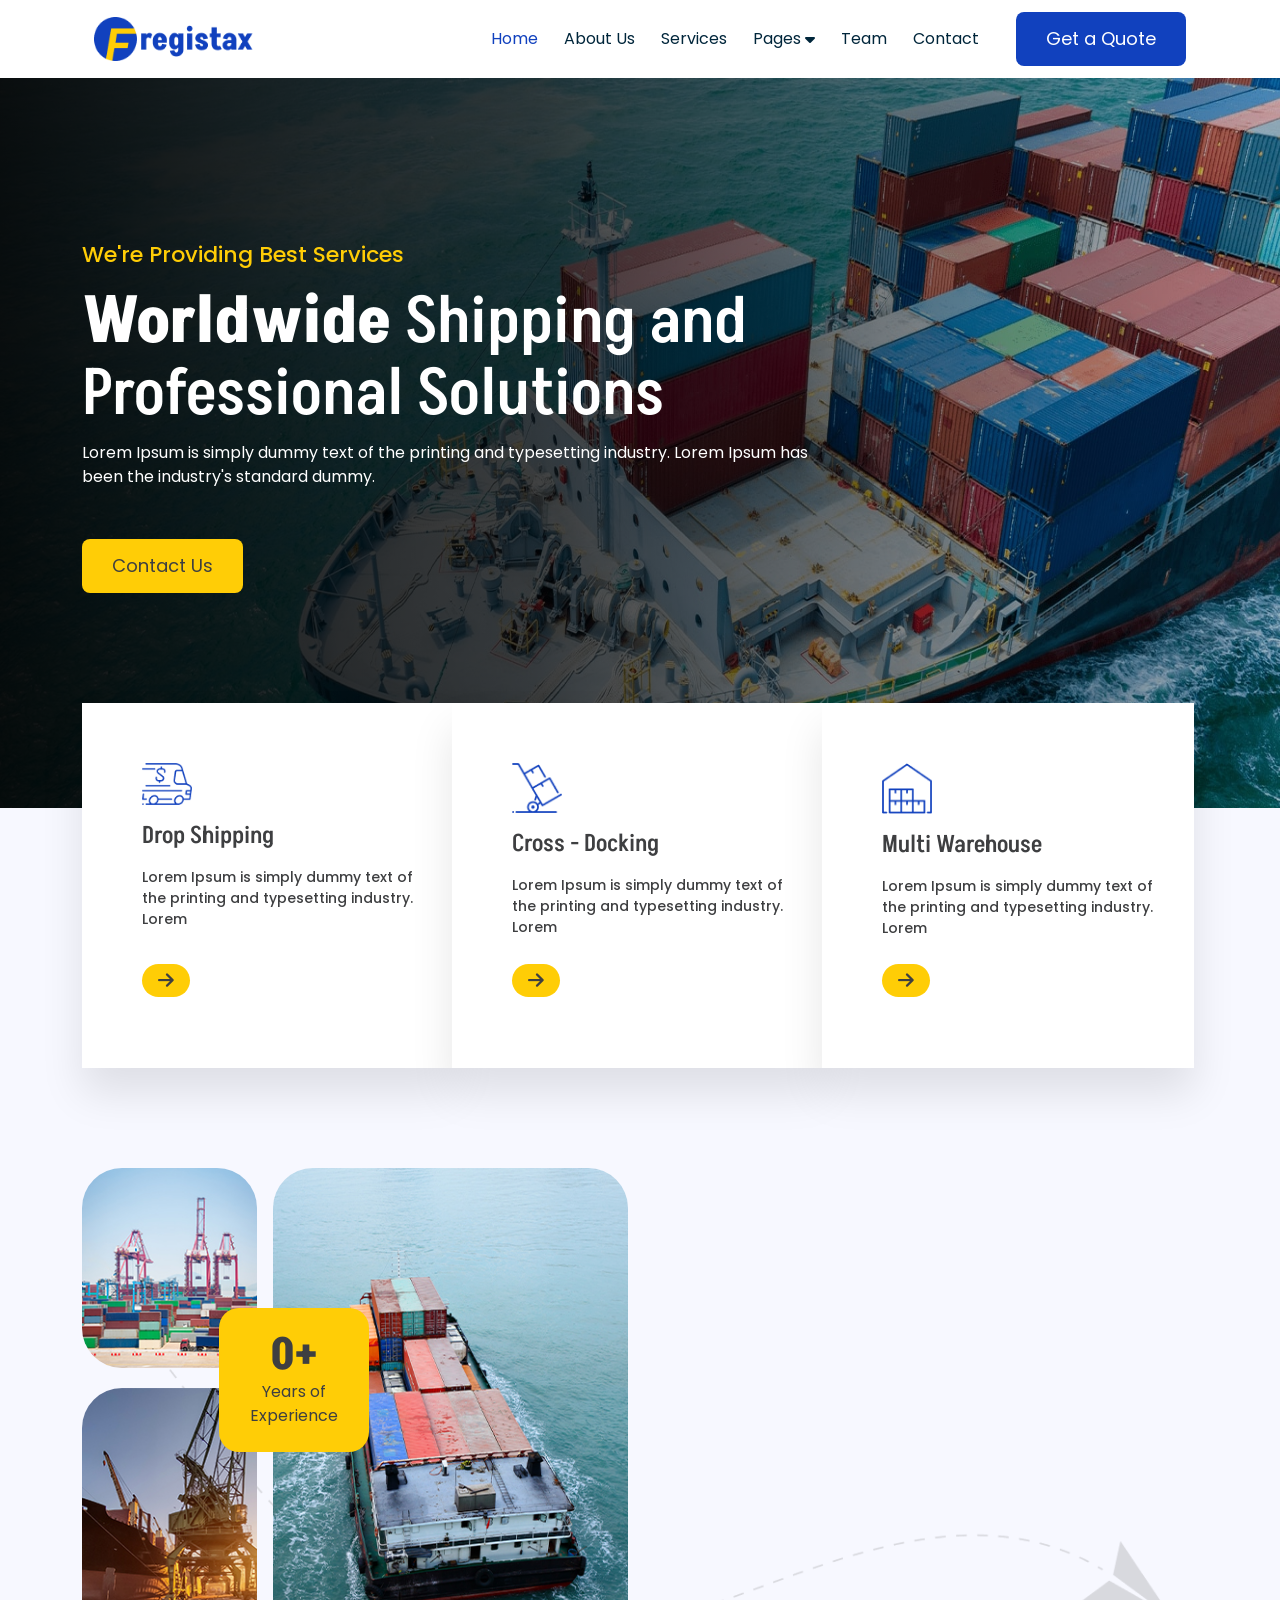
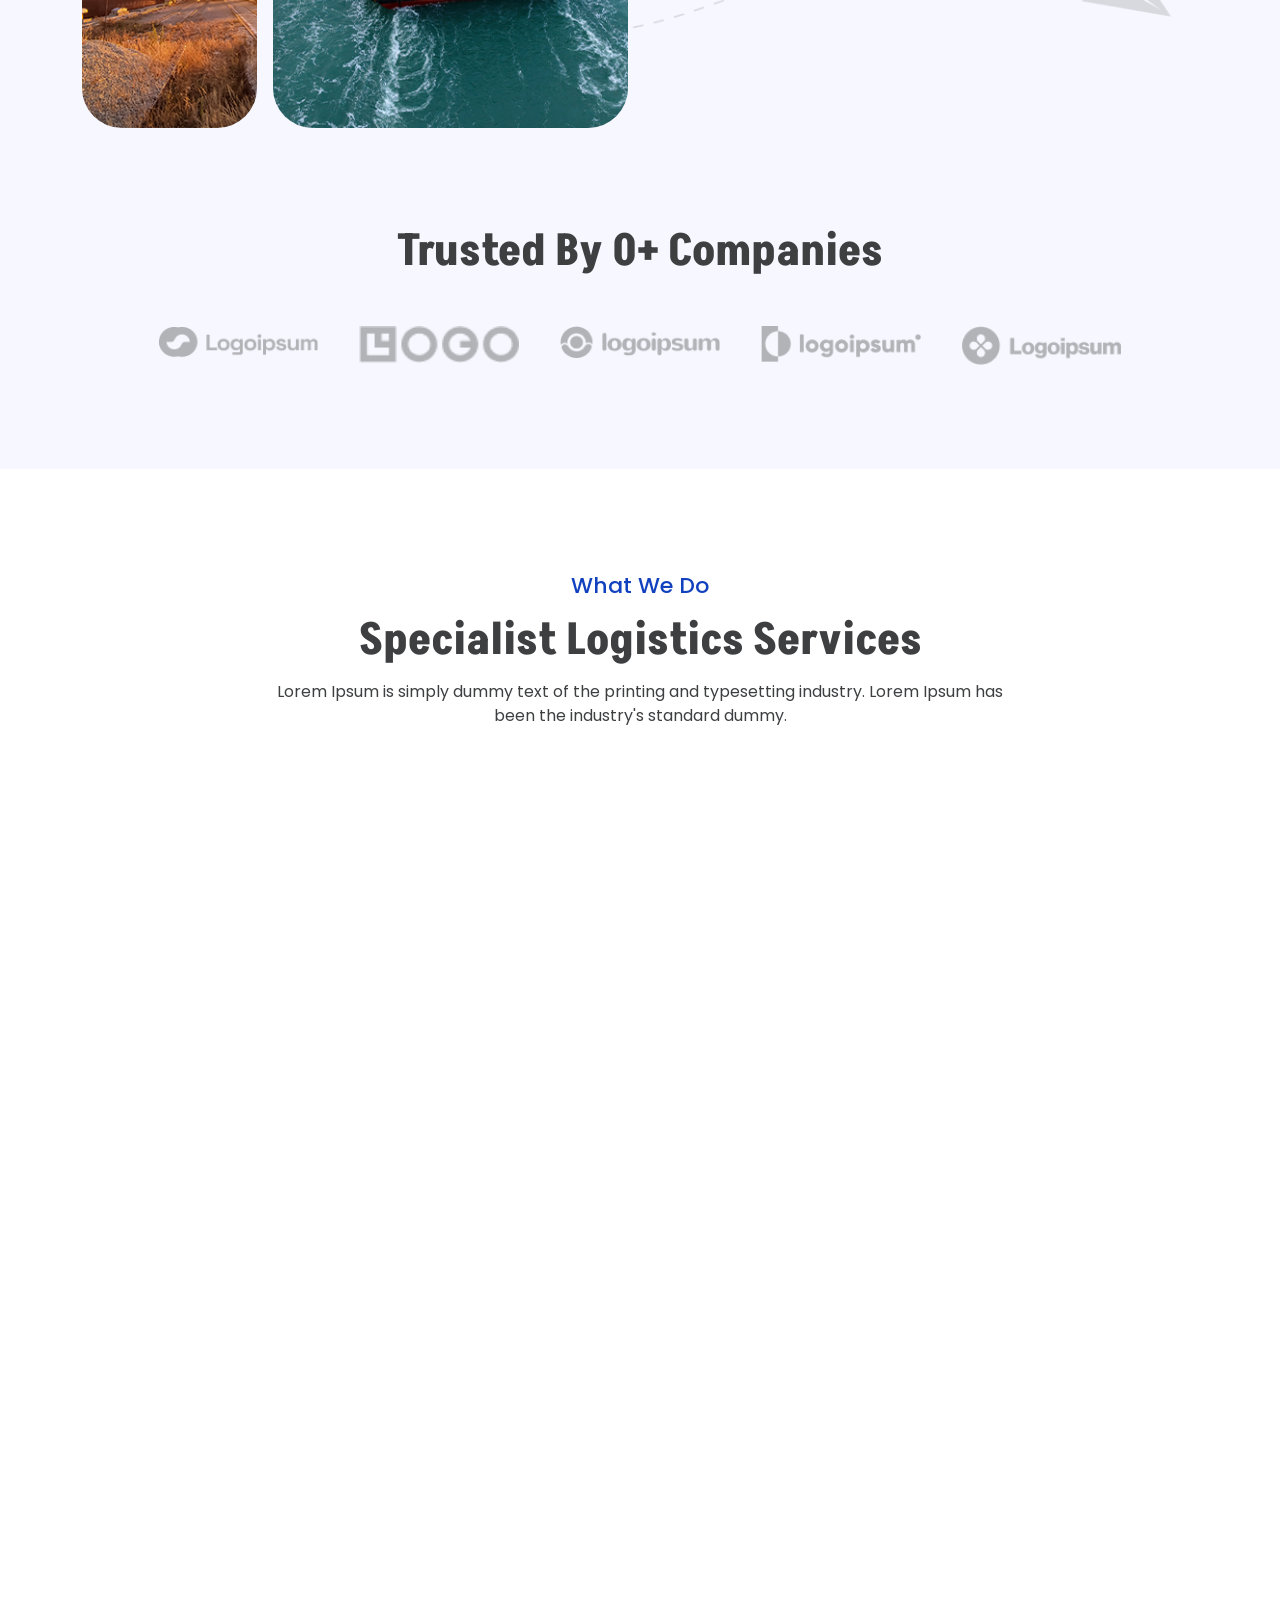
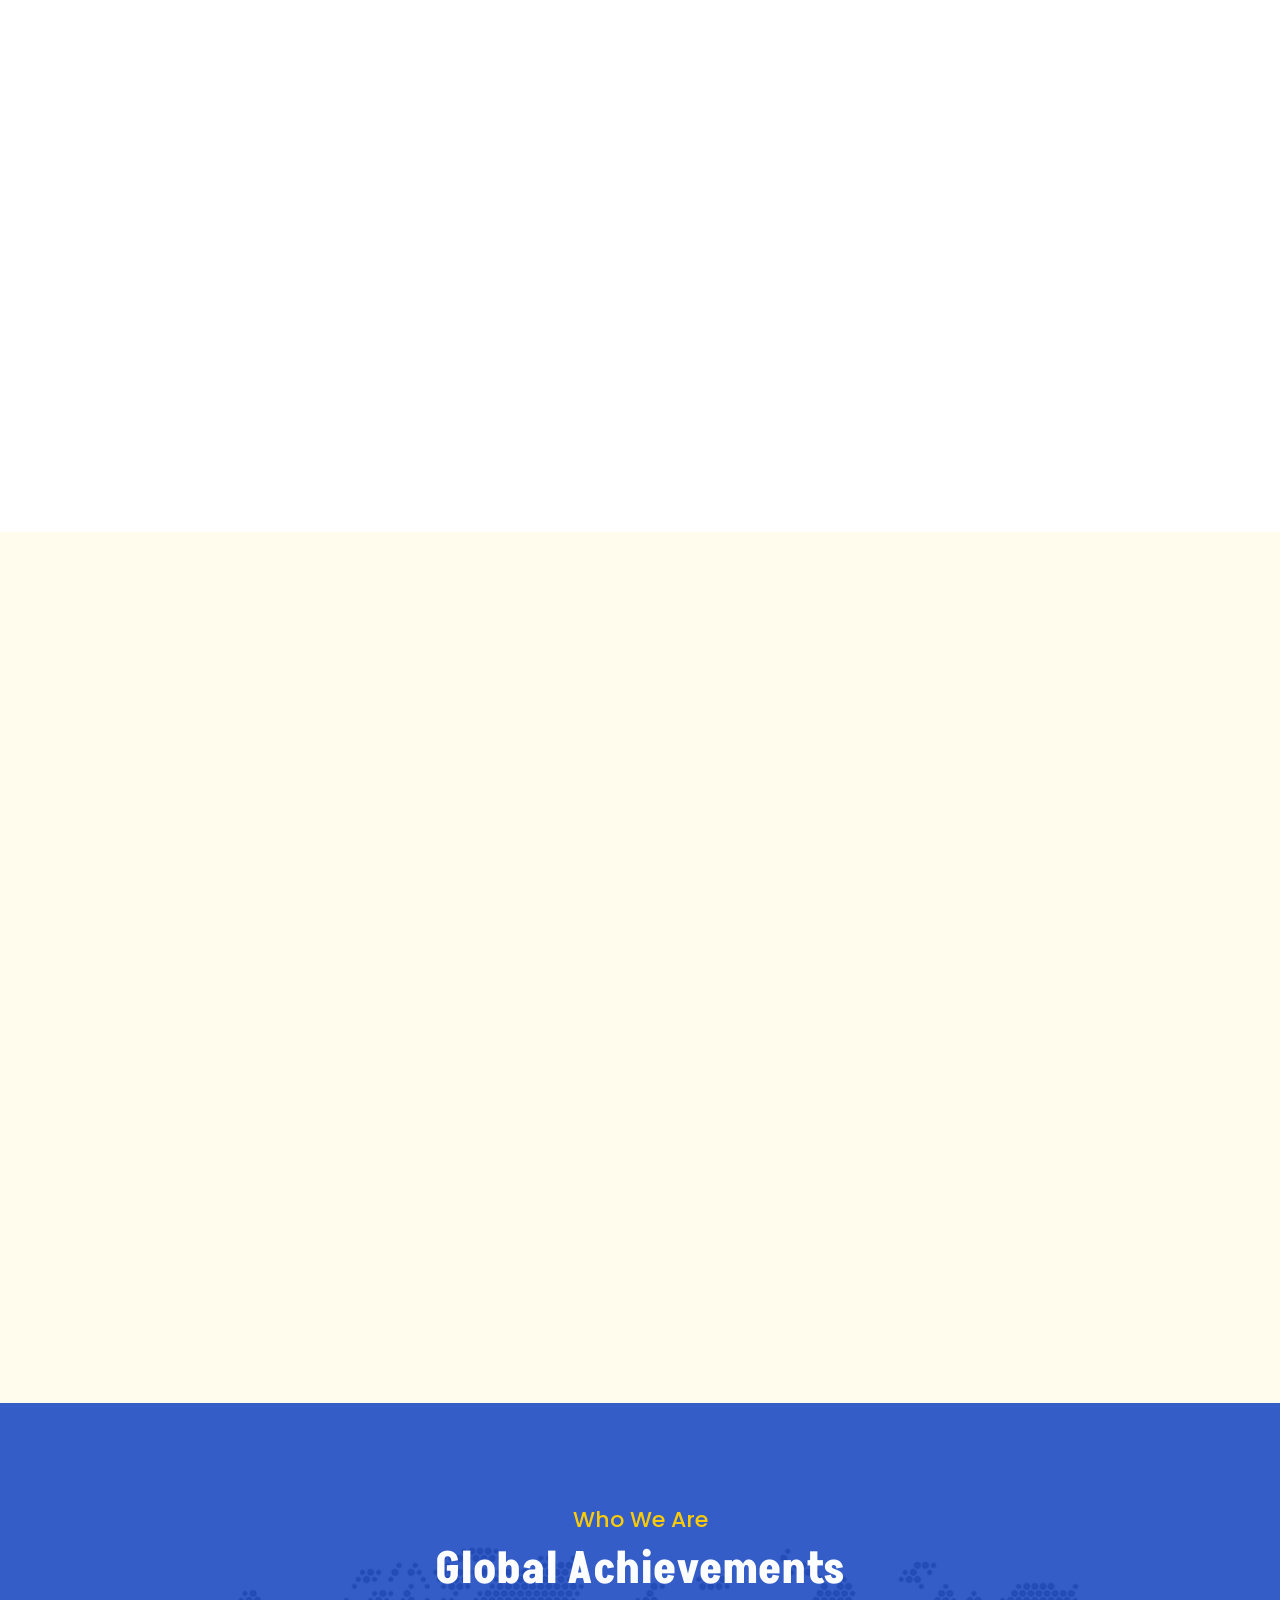
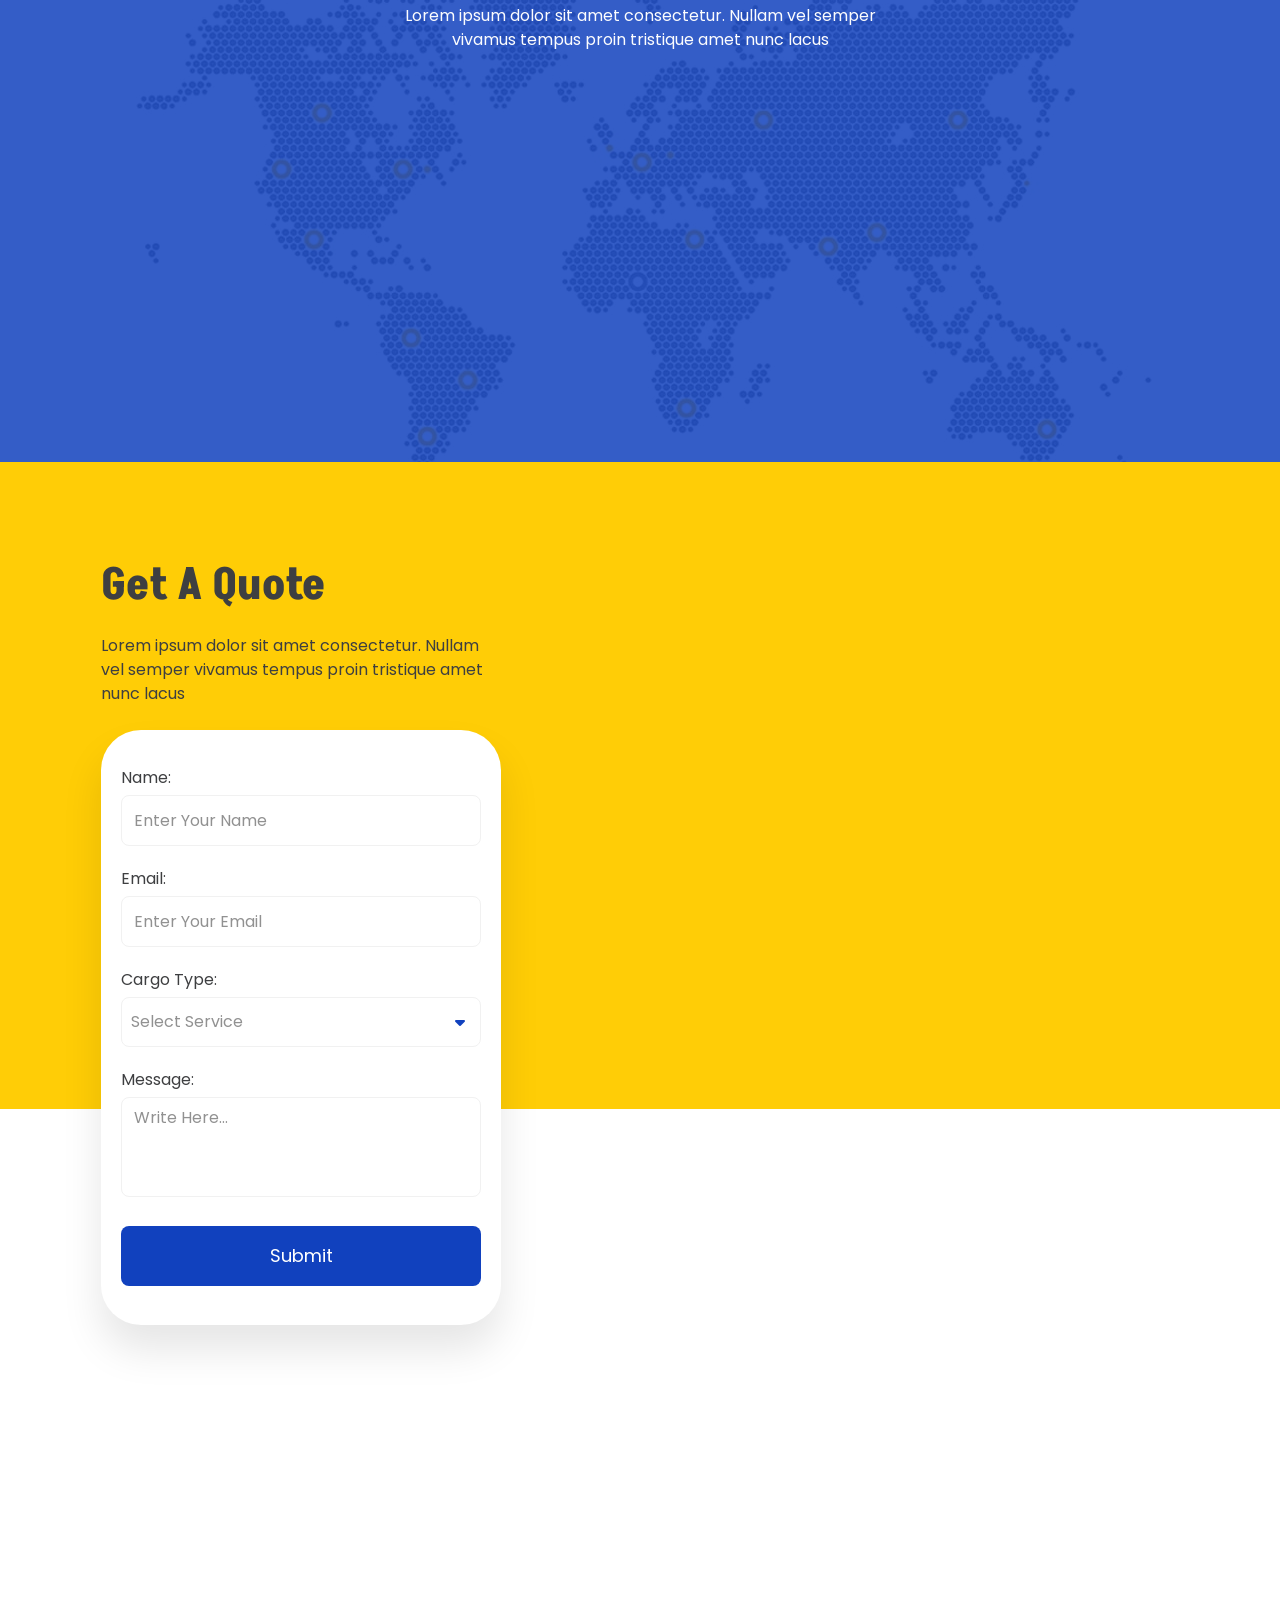
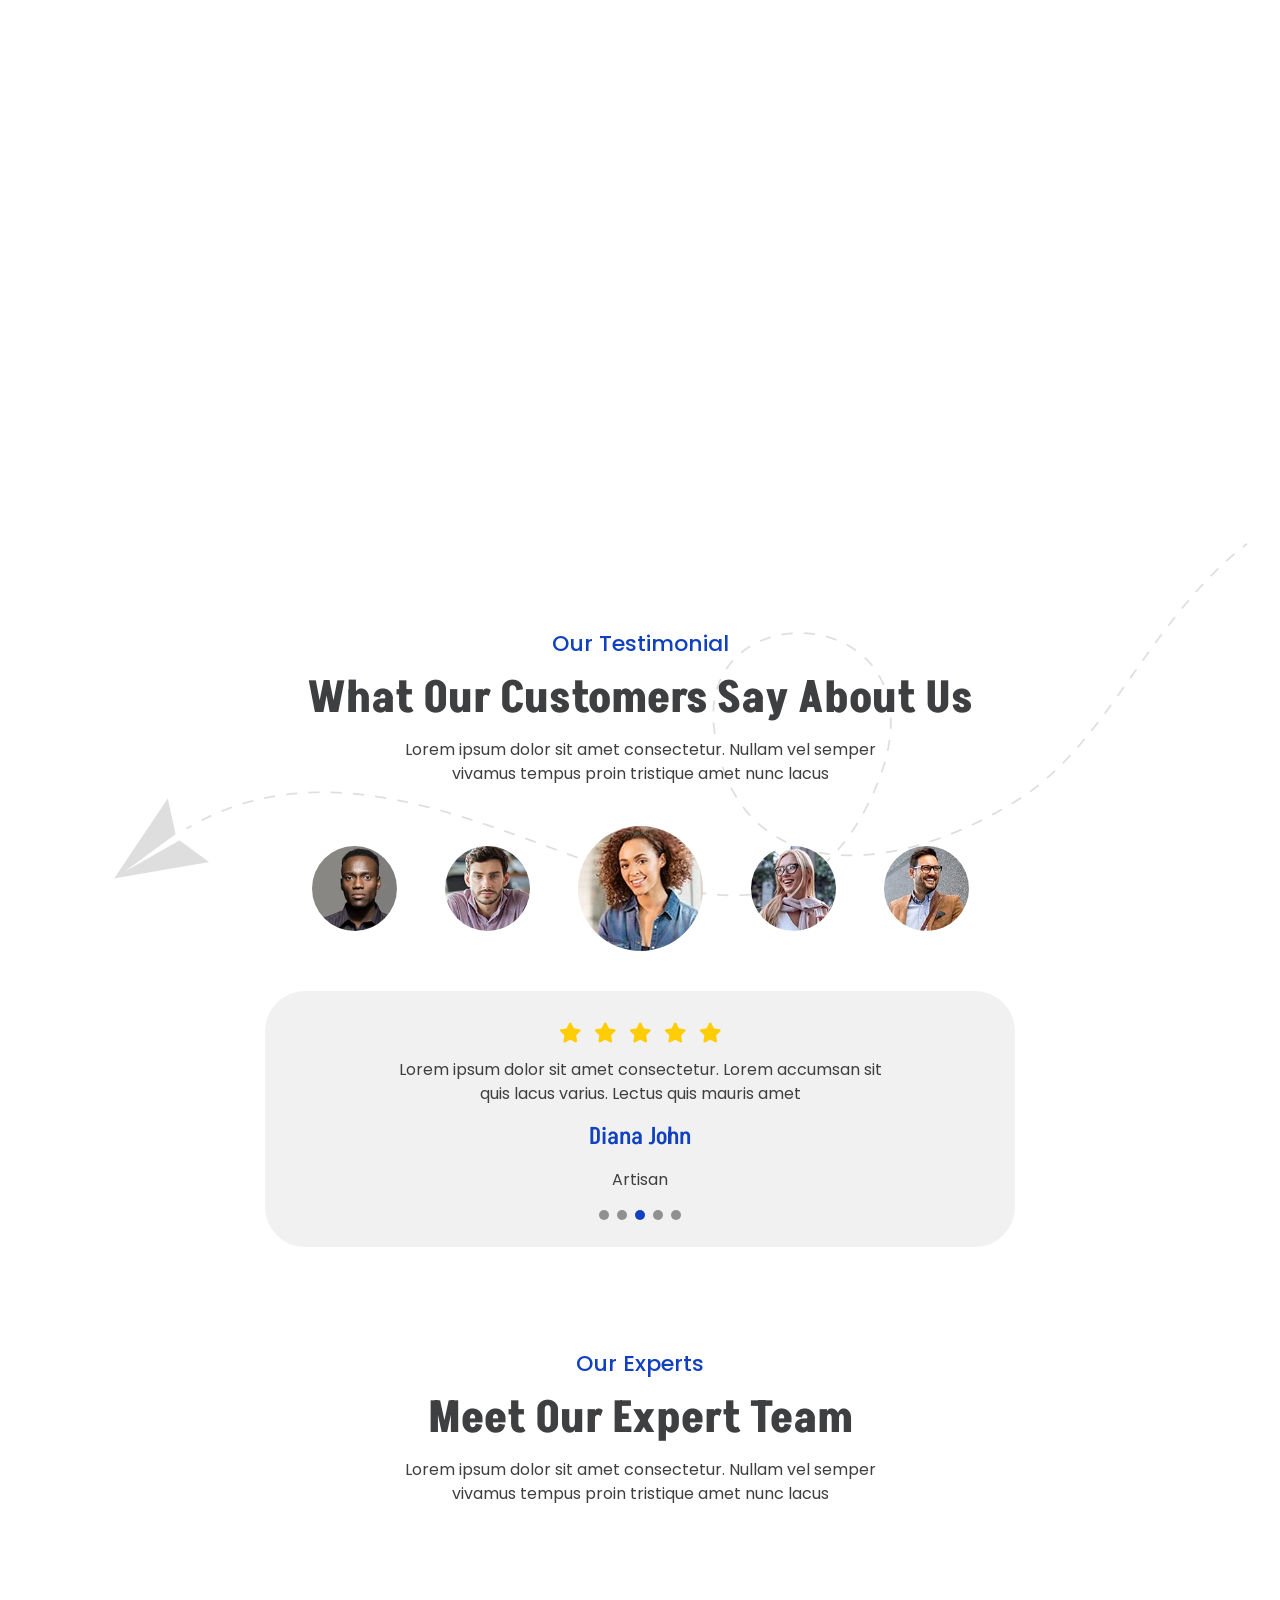
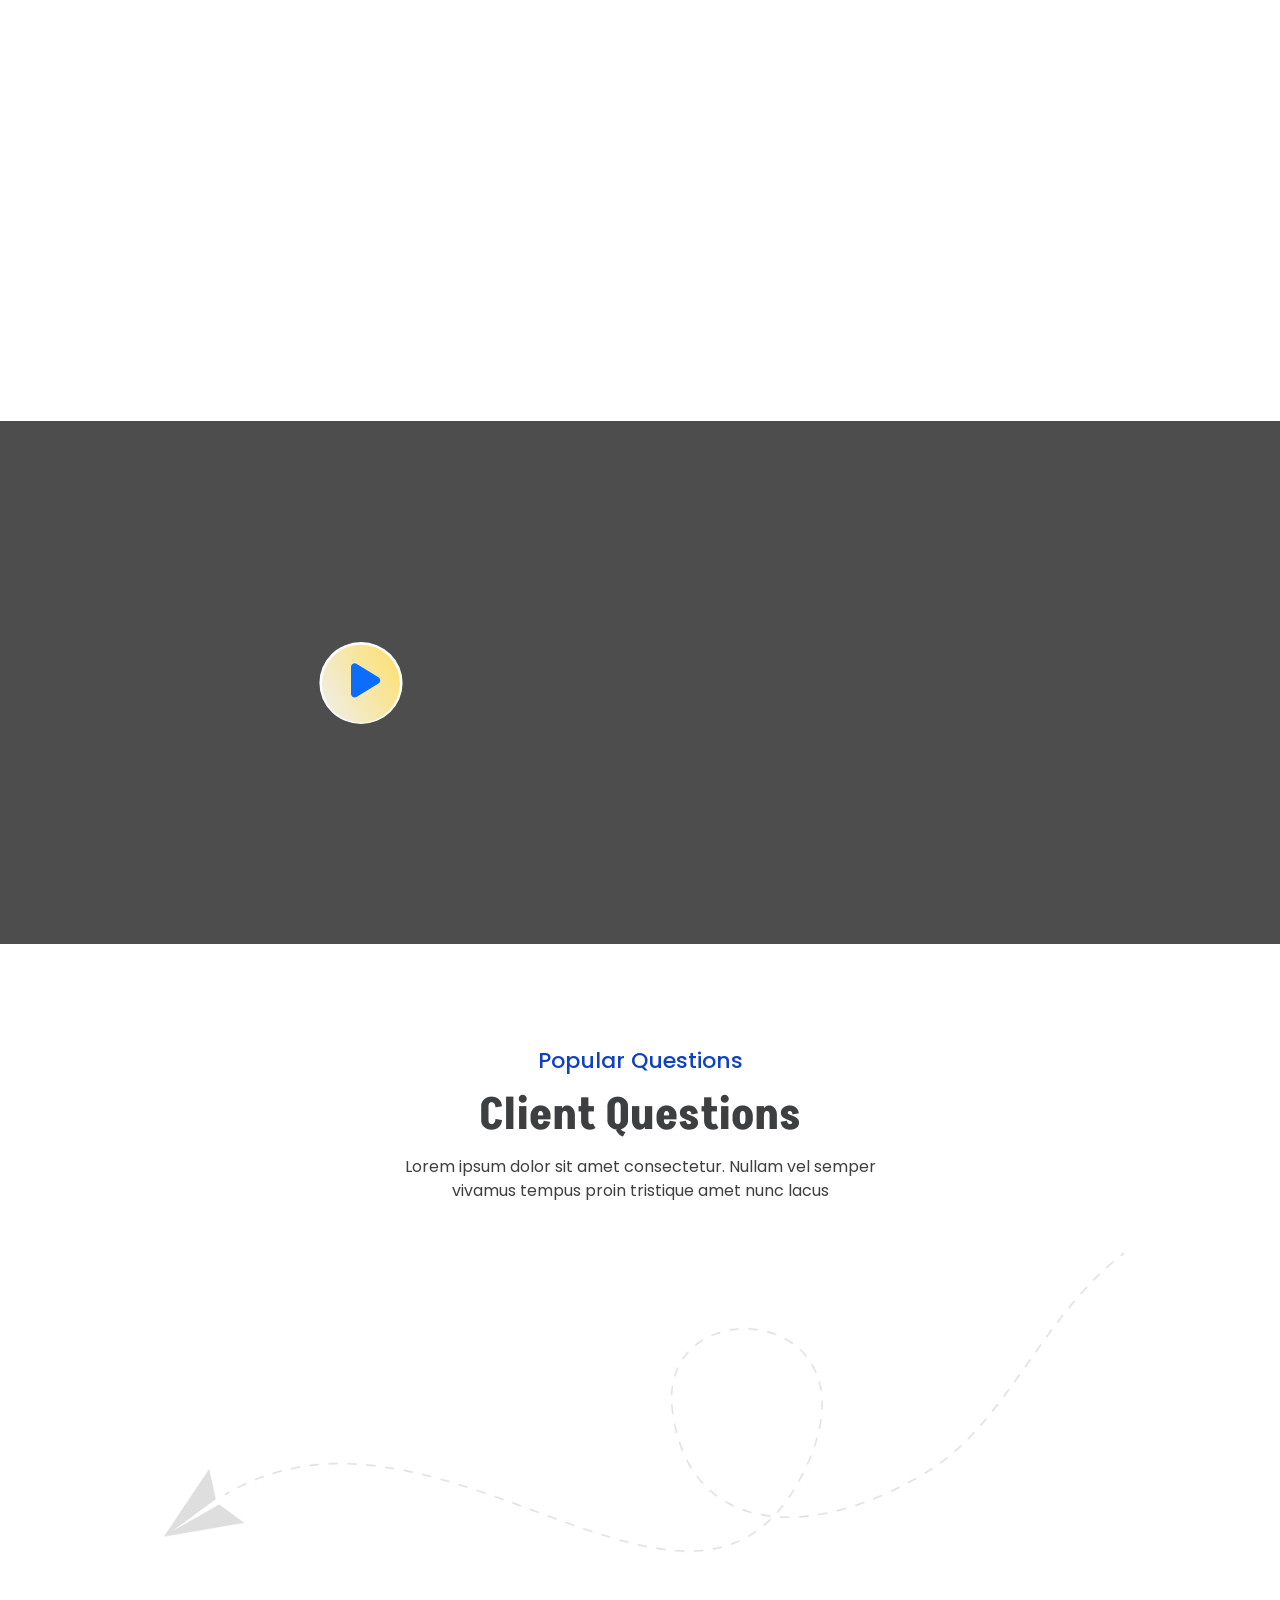
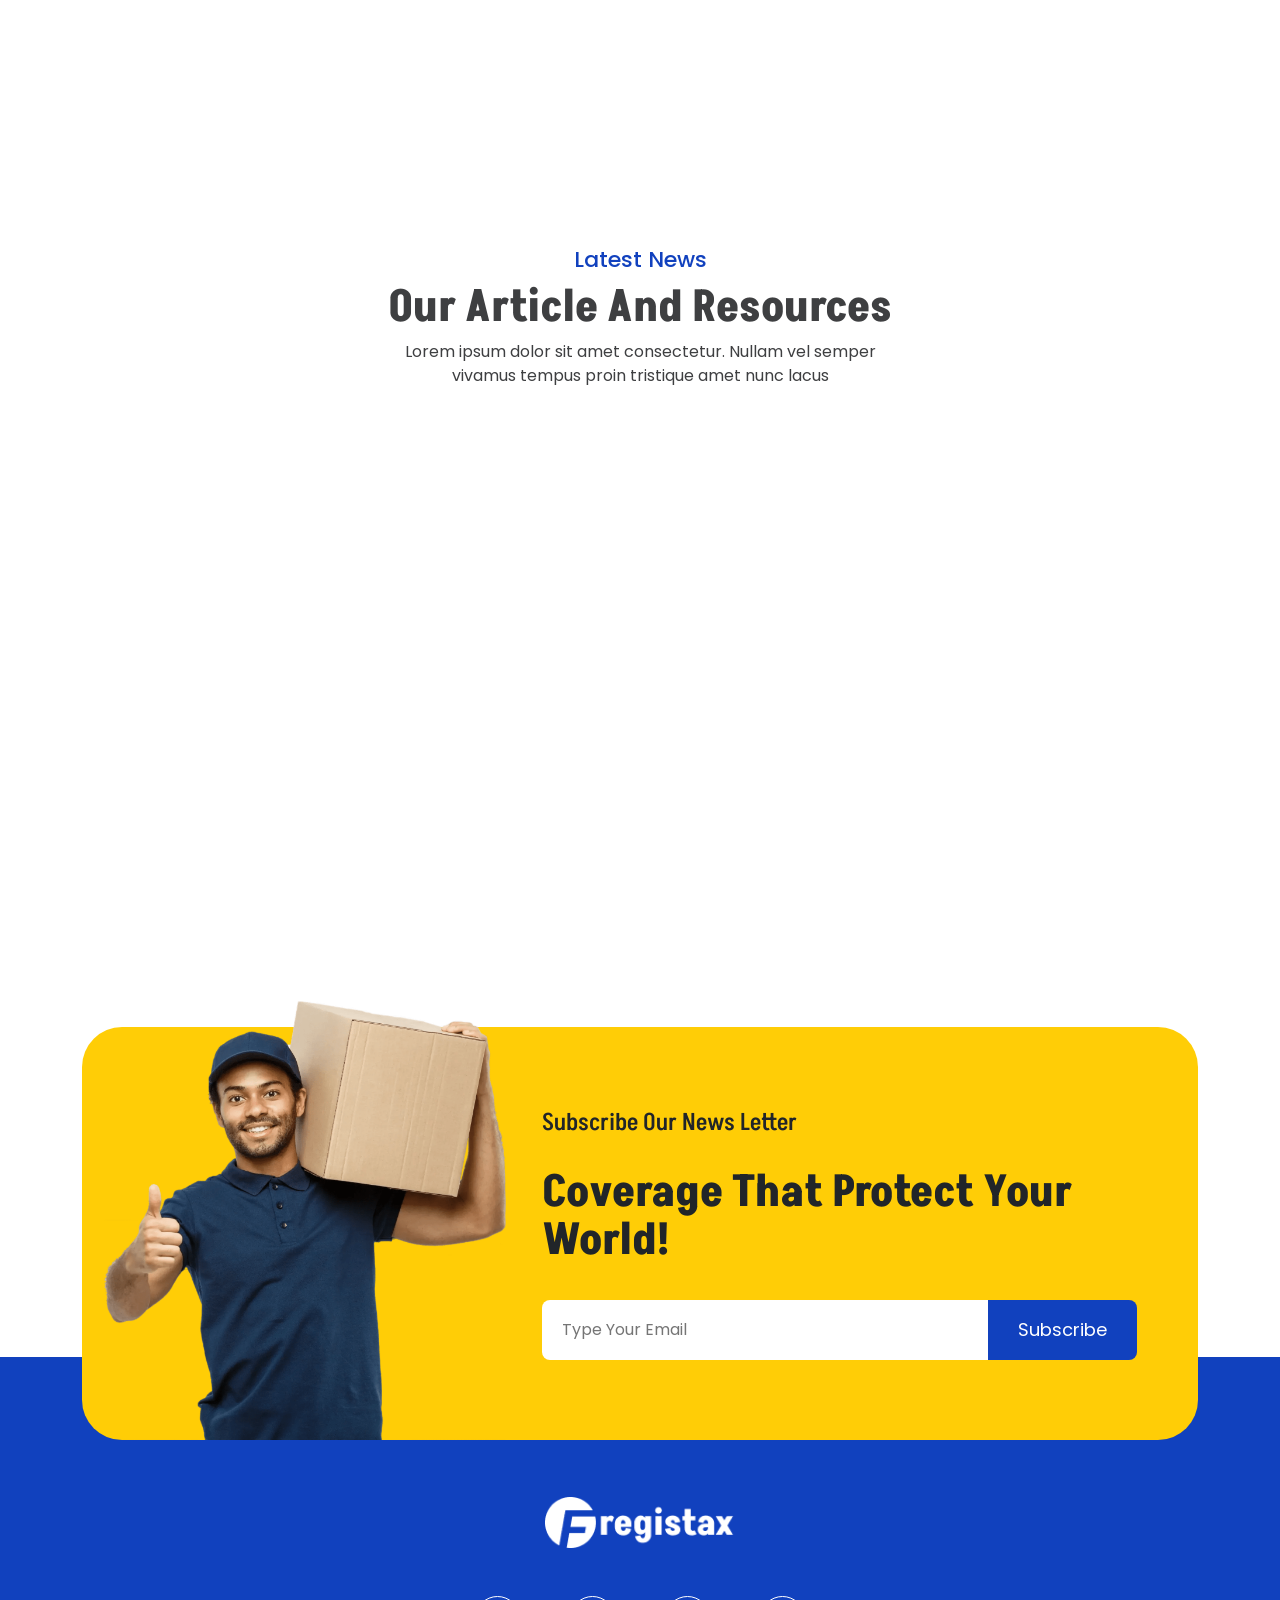
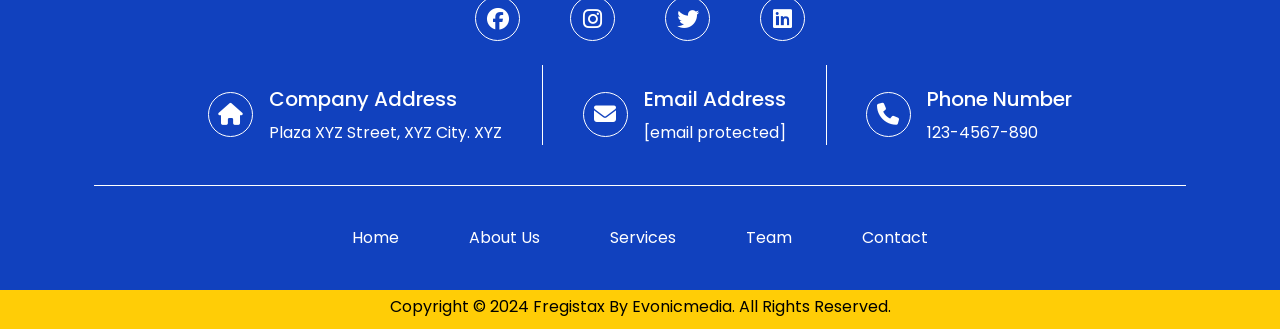
==== index.html @ c7ff1905 "first" ====
<!DOCTYPE html>
<html lang="zxx">

<head>
    <meta charset="utf-8">
    <meta http-equiv="x-ua-compatible" content="ie=edge">
    <title>Fregistax - Worldwide Shipping and Professional Solutions</title>
    <meta name="keywords" content="Fregistax - Worldwide Shipping and Professional Solutions">
    <meta name="robots" content="INDEX,FOLLOW">
    <!-- Mobile Specific Metas -->
    <meta name="viewport" content="width=device-width, initial-scale=1, shrink-to-fit=no">
    <!-- Favicons  -->
    <link rel="icon" type="image/png" sizes="32x32" href="assets/images/favicon.png">
    <!-- framework of css -->
    <link rel="stylesheet" href="assets/css/bootstrap-lib/bootstrap.min.css">
    <!-- default sheet of css -->
    <link rel="stylesheet" href="assets/css/default.css">
    <!-- style sheet of css -->
    <link rel="stylesheet" href="assets/css/style.css">
    <!-- font awesome icon link  -->
    <link rel="stylesheet" href="assets/font-awesome-lib/icon/all.min.css">
    <!-- slick-slider link css -->
    <link rel="stylesheet" href="assets/css/slick.min.css">
    <!-- animation of css -->
    <link rel="stylesheet" href="assets/css/aos.css">
</head>

<body>
    <div class="site-wrapper">
        <!-- 1.1. Header section -->
        <header>
            <div class="container">
                <!-- Main Navbar -->
                <nav class="navbar navbar-expand-lg">
                    <div class="container-fluid">
                        <a class="nav-logo" href="index.html">
                            <figure><script data-pagespeed-no-defer>//<![CDATA[
(function(){for(var g="function"==typeof Object.defineProperties?Object.defineProperty:function(b,c,a){if(a.get||a.set)throw new TypeError("ES3 does not support getters and setters.");b!=Array.prototype&&b!=Object.prototype&&(b[c]=a.value)},h="undefined"!=typeof window&&window===this?this:"undefined"!=typeof global&&null!=global?global:this,k=["String","prototype","repeat"],l=0;l<k.length-1;l++){var m=k[l];m in h||(h[m]={});h=h[m]}var n=k[k.length-1],p=h[n],q=p?p:function(b){var c;if(null==this)throw new TypeError("The 'this' value for String.prototype.repeat must not be null or undefined");c=this+"";if(0>b||1342177279<b)throw new RangeError("Invalid count value");b|=0;for(var a="";b;)if(b&1&&(a+=c),b>>>=1)c+=c;return a};q!=p&&null!=q&&g(h,n,{configurable:!0,writable:!0,value:q});var t=this;function u(b,c){var a=b.split("."),d=t;a[0]in d||!d.execScript||d.execScript("var "+a[0]);for(var e;a.length&&(e=a.shift());)a.length||void 0===c?d[e]?d=d[e]:d=d[e]={}:d[e]=c};function v(b){var c=b.length;if(0<c){for(var a=Array(c),d=0;d<c;d++)a[d]=b[d];return a}return[]};function w(b){var c=window;if(c.addEventListener)c.addEventListener("load",b,!1);else if(c.attachEvent)c.attachEvent("onload",b);else{var a=c.onload;c.onload=function(){b.call(this);a&&a.call(this)}}};var x;function y(b,c,a,d,e){this.h=b;this.j=c;this.l=a;this.f=e;this.g={height:window.innerHeight||document.documentElement.clientHeight||document.body.clientHeight,width:window.innerWidth||document.documentElement.clientWidth||document.body.clientWidth};this.i=d;this.b={};this.a=[];this.c={}}function z(b,c){var a,d,e=c.getAttribute("data-pagespeed-url-hash");if(a=e&&!(e in b.c))if(0>=c.offsetWidth&&0>=c.offsetHeight)a=!1;else{d=c.getBoundingClientRect();var f=document.body;a=d.top+("pageYOffset"in window?window.pageYOffset:(document.documentElement||f.parentNode||f).scrollTop);d=d.left+("pageXOffset"in window?window.pageXOffset:(document.documentElement||f.parentNode||f).scrollLeft);f=a.toString()+","+d;b.b.hasOwnProperty(f)?a=!1:(b.b[f]=!0,a=a<=b.g.height&&d<=b.g.width)}a&&(b.a.push(e),b.c[e]=!0)}y.prototype.checkImageForCriticality=function(b){b.getBoundingClientRect&&z(this,b)};u("pagespeed.CriticalImages.checkImageForCriticality",function(b){x.checkImageForCriticality(b)});u("pagespeed.CriticalImages.checkCriticalImages",function(){A(x)});function A(b){b.b={};for(var c=["IMG","INPUT"],a=[],d=0;d<c.length;++d)a=a.concat(v(document.getElementsByTagName(c[d])));if(a.length&&a[0].getBoundingClientRect){for(d=0;c=a[d];++d)z(b,c);a="oh="+b.l;b.f&&(a+="&n="+b.f);if(c=!!b.a.length)for(a+="&ci="+encodeURIComponent(b.a[0]),d=1;d<b.a.length;++d){var e=","+encodeURIComponent(b.a[d]);131072>=a.length+e.length&&(a+=e)}b.i&&(e="&rd="+encodeURIComponent(JSON.stringify(B())),131072>=a.length+e.length&&(a+=e),c=!0);C=a;if(c){d=b.h;b=b.j;var f;if(window.XMLHttpRequest)f=new XMLHttpRequest;else if(window.ActiveXObject)try{f=new ActiveXObject("Msxml2.XMLHTTP")}catch(r){try{f=new ActiveXObject("Microsoft.XMLHTTP")}catch(D){}}f&&(f.open("POST",d+(-1==d.indexOf("?")?"?":"&")+"url="+encodeURIComponent(b)),f.setRequestHeader("Content-Type","application/x-www-form-urlencoded"),f.send(a))}}}function B(){var b={},c;c=document.getElementsByTagName("IMG");if(!c.length)return{};var a=c[0];if(!("naturalWidth"in a&&"naturalHeight"in a))return{};for(var d=0;a=c[d];++d){var e=a.getAttribute("data-pagespeed-url-hash");e&&(!(e in b)&&0<a.width&&0<a.height&&0<a.naturalWidth&&0<a.naturalHeight||e in b&&a.width>=b[e].o&&a.height>=b[e].m)&&(b[e]={rw:a.width,rh:a.height,ow:a.naturalWidth,oh:a.naturalHeight})}return b}var C="";u("pagespeed.CriticalImages.getBeaconData",function(){return C});u("pagespeed.CriticalImages.Run",function(b,c,a,d,e,f){var r=new y(b,c,a,e,f);x=r;d&&w(function(){window.setTimeout(function(){A(r)},0)})});})();pagespeed.CriticalImages.Run('/mod_pagespeed_beacon','https://html-templates.evonicmedia.com/fregistax/index.html','2D9VEjLO36',true,false,'kKMLYi9Ty1U');
//]]></script><img src="assets/images/logo1.png" alt="logo" data-pagespeed-url-hash="4011897188" onload="pagespeed.CriticalImages.checkImageForCriticality(this);"></figure>
                        </a>
                        <div class="collapse navbar-collapse">
                            <ul class="navbar-nav mb-2 mb-lg-0">
                                <li class="nav-item">
                                    <a class="nav-link active" href="index.html">Home</a>
                                </li>
                                <li class="nav-item">
                                    <a class="nav-link" href="About.html">About Us</a>
                                </li>
                                <li class="nav-item">
                                    <a class="nav-link" href="Services.html">Services</a>
                                </li>
                                <li class="dropdown">
                                    <a class="nav-link" href="index.html#">Pages <i class="fa-sharp fa-solid fa-sort-down"></i></a>
                                    <ul class="dropdown-menu">
                                        <li>
                                            <a class="dropdown-item" href="Blog.html">Our Blog</a>
                                        </li>
                                        <li>
                                            <a class="dropdown-item" href="BlogDetails.html">Blog Detail</a>
                                        </li>
                                        <li>
                                            <a class="dropdown-item" href="CaseStudies.html">Case Studies</a>
                                        </li>
                                        <li>
                                            <a class="dropdown-item" href="CaseStudiesDetail.html">Case Studies
                                                Detail</a>
                                        </li>
                                        <li>
                                            <a class="dropdown-item" href="Testimonial.html">Testimonials</a>
                                        </li>
                                        <li>
                                            <a class="dropdown-item" href="Faq.html">FAQs</a>
                                        </li>
                                        <li>
                                            <a class="dropdown-item" href="ErrorPage.html">404</a>
                                        </li>
                                        <li>
                                            <a class="dropdown-item" href="ComingSoon.html">Coming Soon</a>
                                        </li>
                                    </ul>
                                </li>
                                <li class="nav-item">
                                    <a class="nav-link" href="Team.html">Team</a>
                                </li>
                                <li class="nav-item">
                                    <a class="nav-link" href="Contact.html">Contact</a>
                                </li>
                            </ul>
                        </div>
                        <div> <a href="Contact.html" class="hover1">Get a Quote</a></div>
                        <button onclick="open_aside()" type="button" aria-label="openSide">
                            <i class="fa-solid fa-bars"></i>
                        </button>
                    </div>
                </nav>

                <!-- Side Navbar for Small Screen -->
                <aside>
                    <div id="sideNav">
                        <div class="d-flex nav-logo ">
                            <figure class="navbar-brand">
                                <a href="index.html"><img src="assets/images/logo1.png" alt="logo" data-pagespeed-url-hash="4011897188" onload="pagespeed.CriticalImages.checkImageForCriticality(this);"></a>
                            </figure>
                            <button class="fa-solid fa-xmark" onclick="close_aside()" aria-label="closeSide"></button>
                        </div>
                        <ul>
                            <li class="nav-item">
                                <a class="active" aria-current="page" href="index.html">Home</a>
                            </li>
                            <li class="nav-item">
                                <a href="About.html">About Us</a>
                            </li>
                            <li class="nav-item">
                                <a href="Services.html">Services</a>
                            </li>
                            <li class="nav-item">
                                <a href="Team.html">Team</a>
                            </li>
                            <li class="nav-item">
                                <a href="Contact.html">Contact</a>
                            </li>
                            <li class="nav-item">
                                <div id="slid-btn">
                                    <button>Pages</button>
                                    <i class="fa-solid fa-caret-down ps-2"></i>
                                </div>
                                <ul id="slid-drop">
                                    <li><a href="Blog.html">Our Blog</a></li>
                                    <li><a href="BlogDetails.html">Blog Detail</a></li>
                                    <li><a href="CaseStudies.html">Case Studies</a></li>
                                    <li><a href="CaseStudiesDetail.html">Case Studies Detail</a></li>
                                    <li><a href="Testimonial.html">Testimonials</a></li>
                                    <li><a href="Faq.html">FAQs</a></li>
                                    <li><a href="ErrorPage.html">404</a></li>
                                    <li><a href="ComingSoon.html">Coming Soon</a></li>
                                </ul>
                            </li>
                        </ul>
                    </div>
                </aside>
            </div>
        </header>
        <!-- End of 1.1. Header section -->

        <!-- 1.2. Hero section -->
        <section class="Hero">
            <div class="container">
                <div data-aos="fade-up">
                    <h4>We're Providing Best Services</h4>
                    <h1>Worldwide <span>Shipping and Professional Solutions</span></h1>
                    <p>Lorem Ipsum is simply dummy text of the printing and typesetting industry. Lorem Ipsum has been
                        the industry's standard dummy.</p>
                    <div><a href="Contact.html" class="hover2">Contact Us</a></div>
                </div>
                <div class="row">
                    <div class="col-md-4" data-aos="flip-up">
                        <div class="d-flex flex-column h-100">
                            <img src="assets/images/icons/drop_shipping.png" alt="heroIcon1" data-pagespeed-url-hash="1571713087" onload="pagespeed.CriticalImages.checkImageForCriticality(this);">
                            <h3>Drop Shipping</h3>
                            <h6 class="flex-grow-1">Lorem Ipsum is simply dummy text of the printing and typesetting
                                industry. Lorem</h6>
                            <div><a href="Services.html"><i class="fa-solid fa-arrow-right"></i></a></div>
                        </div>
                    </div>
                    <div class="col-md-4" data-aos="flip-up">
                        <div class="d-flex flex-column h-100">
                            <img src="assets/images/icons/cross_docking.png" alt="heroIcon2" data-pagespeed-url-hash="1005054329" onload="pagespeed.CriticalImages.checkImageForCriticality(this);">
                            <h3>Cross - Docking</h3>
                            <h6 class="flex-grow-1">Lorem Ipsum is simply dummy text of the printing and typesetting
                                industry. Lorem</h6>
                            <div><a href="Services.html"><i class="fa-solid fa-arrow-right"></i></a></div>
                        </div>
                    </div>
                    <div class="col-md-4" data-aos="flip-up">
                        <div class="d-flex flex-column h-100">
                            <img src="assets/images/icons/multi_warehouse.png" alt="heroIcon3" data-pagespeed-url-hash="2295670814" onload="pagespeed.CriticalImages.checkImageForCriticality(this);">
                            <h3>Multi Warehouse</h3>
                            <h6 class="flex-grow-1">Lorem Ipsum is simply dummy text of the printing and typesetting
                                industry. Lorem</h6>
                            <div><a href="Services.html"><i class="fa-solid fa-arrow-right"></i></a></div>
                        </div>
                    </div>
                </div>
            </div>
        </section>
        <!-- End of 1.2. Hero section -->

        <!-- 1.3. About-us section -->
        <section class="About-us">
            <div class="container">
                <div class="row">
                    <div class="col-lg-6">
                        <div class="d-flex gap-3 position-relative justify-content-center">
                            <div class="d-flex gap-3 flex-column justify-content-between">
                                <figure>
                                    <img src="assets/images/index/about1.png" alt="aboutImg1" data-pagespeed-url-hash="2902377401" onload="pagespeed.CriticalImages.checkImageForCriticality(this);">
                                </figure>
                                <figure>
                                    <img src="assets/images/index/about2.png" alt="aboutImg2" data-pagespeed-url-hash="3196877322" onload="pagespeed.CriticalImages.checkImageForCriticality(this);">
                                </figure>
                            </div>
                            <figure>
                                <img src="assets/images/index/about3.png" alt="aboutImg3" data-pagespeed-url-hash="3491377243" onload="pagespeed.CriticalImages.checkImageForCriticality(this);">
                            </figure>
                            <div class="experience">
                                <h2 class="m-0 "><span class="number" data-final-value="50">0</span>+</h2>
                                <p class="m-0">Years of Experience</p>
                            </div>
                        </div>
                    </div>
                    <div class="col-lg-6">
                        <div data-aos="fade-up">
                            <h4>About Us</h4>
                            <h2 class="mt-0">We Provide Logistics Services <span>Focused On Quality</span></h2>
                            <p>Lorem Ipsum is simply dummy text of the printing and typesetting industry. Lorem Ipsum
                                has
                                been
                                the industry's standard dummy text ever since the 1500s, when an unknown printer took a
                                galley
                                of type and scrambled it to make a type specimen book.</p>
                            <div><a href="About.html" class="hover1">Read More</a></div>
                            <div class="d-flex align-items-stretch justify-content-between gap-3 mx-auto my-3 m-lg-0" data-aos="flip-up">
                                <div class="d-flex gap-3 align-items-start">
                                    <img class="pt-1" src="assets/images/icons/drop_shipping.png" alt="aboutIcon1" data-pagespeed-url-hash="1571713087" onload="pagespeed.CriticalImages.checkImageForCriticality(this);">
                                    <h5 class="pt-2">Affordable Cost</h5>
                                </div>
                                <hr>
                                <div class="d-flex gap-3 align-items-start">
                                    <img src="assets/images/icons/delivery.png" alt="aboutIcon2" data-pagespeed-url-hash="150067449" onload="pagespeed.CriticalImages.checkImageForCriticality(this);">
                                    <h5 class="pt-2">Short Time Delivery</h5>
                                </div>
                            </div>
                        </div>
                    </div>
                </div>
                <div>
                    <h2 class="text-center">Trusted By <div class="d-inline-block "><span class="number" data-final-value="250">0</span>+</div> Companies</h2>
                    <div class="CompaniesSlider  ">
                        <div><a href="index.html#"><img src="assets/images/icons/logoipsum1.png" alt="logo1" data-pagespeed-url-hash="2495339901" onload="pagespeed.CriticalImages.checkImageForCriticality(this);"></a></div>
                        <div><a href="index.html#"><img src="assets/images/icons/logoipsum2.png" alt="logo2" data-pagespeed-url-hash="2789839822" onload="pagespeed.CriticalImages.checkImageForCriticality(this);"></a></div>
                        <div><a href="index.html#"><img src="assets/images/icons/logoipsum3.png" alt="logo3" data-pagespeed-url-hash="3084339743" onload="pagespeed.CriticalImages.checkImageForCriticality(this);"></a></div>
                        <div><a href="index.html#"><img src="assets/images/icons/logoipsum4.png" alt="logo4" data-pagespeed-url-hash="3378839664" onload="pagespeed.CriticalImages.checkImageForCriticality(this);"></a></div>
                        <div><a href="index.html#"><img src="assets/images/icons/logoipsum5.png" alt="logo5" data-pagespeed-url-hash="3673339585" onload="pagespeed.CriticalImages.checkImageForCriticality(this);"></a></div>
                        <div><a href="index.html#"><img src="assets/images/icons/logoipsum1.png" alt="logo6" data-pagespeed-url-hash="2495339901" onload="pagespeed.CriticalImages.checkImageForCriticality(this);"></a></div>
                        <div><a href="index.html#"><img src="assets/images/icons/logoipsum2.png" alt="logo7" data-pagespeed-url-hash="2789839822" onload="pagespeed.CriticalImages.checkImageForCriticality(this);"></a></div>
                        <div><a href="index.html#"><img src="assets/images/icons/logoipsum3.png" alt="logo8" data-pagespeed-url-hash="3084339743" onload="pagespeed.CriticalImages.checkImageForCriticality(this);"></a></div>
                        <div><a href="index.html#"><img src="assets/images/icons/logoipsum4.png" alt="logo9" data-pagespeed-url-hash="3378839664" onload="pagespeed.CriticalImages.checkImageForCriticality(this);"></a></div>
                        <div><a href="index.html#"><img src="assets/images/icons/logoipsum5.png" alt="logo10" data-pagespeed-url-hash="3673339585" onload="pagespeed.CriticalImages.checkImageForCriticality(this);"></a></div>
                    </div>
                </div>
            </div>
        </section>
        <!-- End of 1.3. About-us section -->

        <!-- 1.4. We-Do section -->
        <section class="We-Do">
            <div class="container">
                <div class="Content">
                    <h4>What We Do</h4>
                    <h2>Specialist Logistics Services</h2>
                    <p>Lorem Ipsum is simply dummy text of the printing and typesetting industry. Lorem Ipsum has been
                        the
                        industry's standard dummy.</p>
                </div>
                <div class="row gy-4 mt-3">
                    <div class="col-sm-6 col-lg-4">
                        <div class="d-flex flex-column align-items-center h-100" data-aos="flip-left">
                            <figure>
                                <img src="assets/images/icons/plane.png" alt="logisticsIcon1" data-pagespeed-url-hash="3546500645" onload="pagespeed.CriticalImages.checkImageForCriticality(this);">
                            </figure>
                            <h3>Plane Freight</h3>
                            <p class="flex-grow-1">Lorem Ipsum is simply dummy text of the printing and typesetting
                                industry. Lorem</p>
                            <div><a href="Services.html">Get Started <i class="fa-solid fa-arrow-right-long"></i></a>
                            </div>
                        </div>
                    </div>
                    <div class="col-sm-6 col-lg-4">
                        <div class="d-flex flex-column align-items-center h-100" data-aos="flip-left">
                            <figure>
                                <img src="assets/images/icons/cargo.png" alt="logisticsIcon2" data-pagespeed-url-hash="988474605" onload="pagespeed.CriticalImages.checkImageForCriticality(this);">
                            </figure>
                            <h3>Ship Freight</h3>
                            <p class="flex-grow-1">Lorem Ipsum is simply dummy text of the printing and typesetting
                                industry. Lorem</p>
                            <div><a href="Services.html">Get Started <i class="fa-solid fa-arrow-right-long"></i></a>
                            </div>
                        </div>
                    </div>
                    <div class="col-sm-6 col-lg-4">
                        <div class="d-flex flex-column align-items-center h-100" data-aos="flip-left">
                            <figure>
                                <img src="assets/images/icons/train.png" alt="logisticsIcon3" data-pagespeed-url-hash="3094402181" onload="pagespeed.CriticalImages.checkImageForCriticality(this);">
                            </figure>
                            <h3>Train Freight</h3>
                            <p class="flex-grow-1">Lorem Ipsum is simply dummy text of the printing and typesetting
                                industry. Lorem</p>
                            <div><a href="Services.html">Get Started <i class="fa-solid fa-arrow-right-long"></i></a>
                            </div>
                        </div>
                    </div>
                    <div class="col-sm-6 col-lg-4">
                        <div class="d-flex flex-column align-items-center h-100" data-aos="flip-left">
                            <figure>
                                <img src="assets/images/icons/delivery2.png" alt="logisticsIcon4" data-pagespeed-url-hash="3508627655" onload="pagespeed.CriticalImages.checkImageForCriticality(this);">
                            </figure>
                            <h3>Road Freight</h3>
                            <p class="flex-grow-1">Lorem Ipsum is simply dummy text of the printing and typesetting
                                industry. Lorem</p>
                            <div><a href="Services.html">Get Started <i class="fa-solid fa-arrow-right-long"></i></a>
                            </div>
                        </div>
                    </div>
                    <div class="col-sm-6 col-lg-4">
                        <div class="d-flex flex-column align-items-center h-100" data-aos="flip-left">
                            <figure>
                                <img src="assets/images/icons/warehouse.png" alt="logisticsIcon5" data-pagespeed-url-hash="1058437828" onload="pagespeed.CriticalImages.checkImageForCriticality(this);">
                            </figure>
                            <h3>Warehousing Services</h3>
                            <p class="flex-grow-1">Lorem Ipsum is simply dummy text of the printing and typesetting
                                industry. Lorem</p>
                            <div><a href="Services.html">Get Started <i class="fa-solid fa-arrow-right-long"></i></a>
                            </div>
                        </div>
                    </div>
                    <div class="col-sm-6 col-lg-4">
                        <div class="d-flex flex-column align-items-center h-100" data-aos="flip-left">
                            <figure>
                                <img src="assets/images/icons/supply.png" alt="logisticsIcon6" data-pagespeed-url-hash="3986083344" onload="pagespeed.CriticalImages.checkImageForCriticality(this);">
                            </figure>
                            <h3>Supply Chain Management</h3>
                            <p class="flex-grow-1">Lorem Ipsum is simply dummy text of the printing and typesetting
                                industry. Lorem</p>
                            <div><a href="Services.html">Get Started <i class="fa-solid fa-arrow-right-long"></i></a>
                            </div>
                        </div>
                    </div>
                </div>
            </div>
        </section>
        <!-- End of 1.4. We-Do section -->

        <!-- 1.5. Logistics section -->
        <section class="Logistics">
            <div class="container">
                <div class="row">
                    <div class="col-lg-6 d-none d-lg-block"></div>
                    <div class="col-lg-6">
                        <div data-aos="fade-up">
                            <h4>We are Logistics</h4>
                            <h2>Your Guide to global Logistics in World</h2>
                            <p>Lorem Ipsum is simply dummy text of the printing and typesetting industry.</p>
                            <form>
                                <input type="text" id="trackingId" placeholder="Enter Your Tracking Id" autocomplete="off" required>
                                <button class="hover2">Track</button>
                            </form>
                        </div>
                    </div>
                </div>
            </div>
        </section>
        <!-- End of 1.5. Logistics section -->

        <!-- 1.6. Choose-us section -->
        <section class="Choose-us">
            <div class="container">
                <div class="row">
                    <div class="col-lg-6">
                        <div data-aos="fade-up">
                            <h4>Why Choose Us</h4>
                            <h2>Trusted By Thousands <span>Of Happy Customers</span></h2>
                            <p>Lorem Ipsum is simply dummy text of the printing and typesetting industry. Lorem Ipsum
                                has
                                been
                                the
                                industry's standard
                                dummy text ever.</p>
                            <div><a href="Services.html" class="hover1">Read More</a></div>
                            <div class="d-flex">
                                <div data-aos="flip-left">
                                    <figure><img src="assets/images/icons/tracking.png" alt="chooseUsIcon1" data-pagespeed-url-hash="84502692" onload="pagespeed.CriticalImages.checkImageForCriticality(this);"></figure>
                                    <h3>Real Time Tracking</h3>
                                    <p>Lorem Ipsum is simply dummy text</p>
                                </div>
                                <div data-aos="flip-left">
                                    <figure><img src="assets/images/icons/headphone.png" alt="chooseUsIcon2" data-pagespeed-url-hash="2812127835" onload="pagespeed.CriticalImages.checkImageForCriticality(this);"></figure>
                                    <h3>24/7 Online Support</h3>
                                    <p>Lorem Ipsum is simply dummy text</p>
                                </div>
                            </div>
                        </div>
                    </div>
                    <div class="col-lg-6">
                        <figure data-aos="fade-up">
                            <img src="assets/images/index/why-us.png" alt="chooseUsImg" data-pagespeed-url-hash="3517135804" onload="pagespeed.CriticalImages.checkImageForCriticality(this);">
                        </figure>
                    </div>
                </div>
            </div>
        </section>
        <!-- End of 1.6. Choose-us section -->

        <!-- 1.7. Achievements section -->
        <section class="Achievements">
            <div class="container">
                <div class="text-center">
                    <h4>Who We Are</h4>
                    <h2>Global Achievements</h2>
                    <p>Lorem ipsum dolor sit amet consectetur. Nullam vel semper vivamus tempus proin tristique amet
                        nunc
                        lacus
                    </p>
                </div>
                <div class="row gy-4 mt-4 justify-content-center">
                    <div class="col-sm-6 col-lg-3">
                        <div class="d-flex flex-column align-items-center h-100" data-aos="zoom-in">
                            <h1><span class="number" data-final-value="25">0</span>+</h1>
                            <h3>Years Of Experience</h3>
                            <p>Lorem ipsum dolor sit amet consectetur.</p>
                        </div>
                    </div>
                    <div class="col-sm-6 col-lg-3">
                        <div class="d-flex flex-column align-items-center h-100" data-aos="zoom-in">
                            <h1><span class="number" data-final-value="60">0</span>+</h1>
                            <h3>Countries Covered</h3>
                            <p>Lorem ipsum dolor sit amet consectetur.</p>
                        </div>
                    </div>
                    <div class="col-sm-6 col-lg-3">
                        <div class="d-flex flex-column align-items-center h-100" data-aos="zoom-in">
                            <h1><span class="number" data-final-value="25">0</span>k+
                            </h1>
                            <h3>Goods Delivered</h3>
                            <p>Lorem ipsum dolor sit amet consectetur.</p>
                        </div>
                    </div>
                    <div class="col-sm-6 col-lg-3">
                        <div class="d-flex flex-column align-items-center h-100" data-aos="zoom-in">
                            <h1><span class="number" data-final-value="110">0</span>+
                            </h1>
                            <h3>Worldwide Clients</h3>
                            <p>Lorem ipsum dolor sit amet consectetur.</p>
                        </div>
                    </div>
                </div>
            </div>
        </section>
        <!-- End of 1.7. Achievements section -->

        <!-- 1.8. Quote section -->
        <section class="Quote">
            <div class="row gap-lg-0 gap-md-5 gap-4">
                <div class="col-lg-5 col-md-12">
                    <div class="d-flex flex-column">
                        <div>
                            <h2>Get A Quote</h2>
                            <p>Lorem ipsum dolor sit amet consectetur. Nullam vel semper vivamus tempus proin tristique
                                amet
                                nunc
                                lacus</p>
                        </div>
                        <form class="mainForm">
                            <div>
                                <label for="customerName">Name:</label>
                                <input type="text" id="customerName" placeholder="Enter Your Name" required>
                            </div>
                            <div>
                                <label for="customerEmail">Email:</label>
                                <input type="email" id="customerEmail" placeholder="Enter Your Email" required>
                            </div>
                            <div>
                                <label for="cargo">Cargo Type:</label>
                                <select name="services" id="cargo">
                                    <option value="Select Service" selected disabled>Select Service</option>
                                    <option value="Demo1">Demo1</option>
                                    <option value="Demo2">Demo2</option>
                                    <option value="Demo3">Demo3</option>
                                    <option value="Demo4">Demo4</option>
                                    <option value="Demo5">Demo5</option>
                                </select>
                            </div>
                            <div>
                                <label for="msg">Message:</label>
                                <textarea id="msg" placeholder="Write Here..." required></textarea>
                            </div>
                            <button type="submit" class="hover1">Submit</button>
                        </form>
                    </div>
                    <div class="modal fade" data-bs-backdrop="static" data-bs-keyboard="false" tabindex="-1" aria-hidden="true">
                        <div class="modal-dialog modal-dialog-centered">
                            <div class="modal-content">
                                <img src="assets/images/icons/submitted.gif" alt="submitIcon" data-pagespeed-url-hash="3156940455" onload="pagespeed.CriticalImages.checkImageForCriticality(this);">
                                <div>
                                    <h3>Response Submitted</h3>
                                    <h6>Your details have been successfully submitted. Thanks</h6>
                                </div>
                                <button type="button" class="hover1 m-auto" data-bs-dismiss="modal">Close</button>
                            </div>
                        </div>
                    </div>
                </div>
                <div class="col-lg-7 col-md-12 p-0 d-flex">
                    <figure data-aos="fade-up"><img src="assets/images/index/get-a-Quote.png" alt="workSiteImage" data-pagespeed-url-hash="2932368714" onload="pagespeed.CriticalImages.checkImageForCriticality(this);">
                    </figure>
                </div>
            </div>
        </section>
        <!-- End of 1.8. Quote section -->

        <!-- 1.9. Case-studies section -->
        <section class="Case-studies">
            <div class="container">
                <div class="d-flex">
                    <div class="d-flex">
                        <div data-aos="fade-down">
                            <h4>Case Studies</h4>
                            <h2>Proud to Deliver Excellence</h2>
                            <p>Lorem ipsum dolor sit amet consectetur. Nullam vel semper vivamus tempus proin tristique
                                amet
                                nunc lacus</p>
                            <div><a href="CaseStudies.html" class="hover1">Read More</a></div>
                        </div>
                        <figure class="m-0" data-aos="zoom-in">
                            <img class="h-100" src="assets/images/index/case1.png" alt="caseArticle1" data-pagespeed-url-hash="1010038130" onload="pagespeed.CriticalImages.checkImageForCriticality(this);">
                            <div>
                                <h3>Worldwide Clients</h3>
                                <p>Lorem ipsum dolor sit amet consectetur.</p>
                            </div>
                        </figure>
                    </div>
                    <div class="d-flex">
                        <figure class="m-0" data-aos="zoom-in">
                            <img class="h-100" src="assets/images/index/case2.png" alt="caseArticle2" data-pagespeed-url-hash="1304538051" onload="pagespeed.CriticalImages.checkImageForCriticality(this);">
                            <div>
                                <h3>Worldwide Clients</h3>
                                <p>Lorem ipsum dolor sit amet consectetur.</p>
                            </div>
                        </figure>
                        <div class="d-flex">
                            <figure class="m-0" data-aos="zoom-in">
                                <div>
                                    <h3>Worldwide Clients</h3>
                                    <p>Lorem ipsum dolor sit amet consectetur.</p>
                                </div>
                                <img class="h-100" src="assets/images/index/case3.png" alt="caseArticle3" data-pagespeed-url-hash="1599037972" onload="pagespeed.CriticalImages.checkImageForCriticality(this);">
                            </figure>
                            <figure class="m-0" data-aos="zoom-in">
                                <div>
                                    <h3>Worldwide Clients</h3>
                                    <p>Lorem ipsum dolor sit amet consectetur.</p>
                                </div>
                                <img class="h-100" src="assets/images/index/case4.png" alt="caseArticle4" data-pagespeed-url-hash="1893537893" onload="pagespeed.CriticalImages.checkImageForCriticality(this);">
                            </figure>
                        </div>
                    </div>
                </div>
            </div>
        </section>
        <!-- End of 1.9. Case-studies section -->

        <!-- 1.10. Testimonials section -->
        <section class="Testimonials">
            <div class="container">
                <h4>Our Testimonial</h4>
                <h2>What Our Customers Say About Us</h2>
                <p class="p-0">Lorem ipsum dolor sit amet consectetur. Nullam vel semper vivamus tempus proin tristique
                    amet nunc
                    lacus
                </p>
                <div>
                    <figure>
                        <img src="assets/images/Slider/testimonial_Image1.png" alt="user1" onclick="currentSlide(1)" data-pagespeed-url-hash="2624291686" onload="pagespeed.CriticalImages.checkImageForCriticality(this);">
                        <img src="assets/images/Slider/testimonial_Image2.png" alt="user2" onclick="currentSlide(2)" data-pagespeed-url-hash="2918791607" onload="pagespeed.CriticalImages.checkImageForCriticality(this);">
                        <img src="assets/images/Slider/testimonial_Image3.png" alt="user3" onclick="currentSlide(3)" data-pagespeed-url-hash="3213291528" onload="pagespeed.CriticalImages.checkImageForCriticality(this);">
                        <img src="assets/images/Slider/testimonial_Image4.png" alt="user4" onclick="currentSlide(4)" data-pagespeed-url-hash="3507791449" onload="pagespeed.CriticalImages.checkImageForCriticality(this);">
                        <img src="assets/images/Slider/testimonial_Image5.png" alt="user5" onclick="currentSlide(5)" data-pagespeed-url-hash="3802291370" onload="pagespeed.CriticalImages.checkImageForCriticality(this);">
                    </figure>
                    <div class="slideshow-container">
                        <div class="mySlides">
                            <div><i class="fa-solid fa-star"></i><i class="fa-solid fa-star"></i><i class="fa-solid fa-star"></i><i class="fa-solid fa-star"></i><i class="fa-solid fa-star"></i></div>
                            <p>Lorem ipsum dolor sit amet consectetur. Lorem accumsan sit quis lacus varius. Lectus quis
                                mauris
                                amet</p>
                            <h3>Hazel Nutt</h3>
                            <p>Artisan</p>
                        </div>
                        <div class="mySlides">
                            <div><i class="fa-solid fa-star"></i><i class="fa-solid fa-star"></i><i class="fa-solid fa-star"></i><i class="fa-solid fa-star"></i><i class="fa-solid fa-star"></i></div>
                            <p>Lorem ipsum dolor sit amet consectetur. Lorem accumsan sit quis lacus varius. Lectus quis
                                mauris
                                amet</p>
                            <h3>John Doe</h3>
                            <p>Developer</p>
                        </div>
                        <div class="mySlides">
                            <div><i class="fa-solid fa-star"></i><i class="fa-solid fa-star"></i><i class="fa-solid fa-star"></i><i class="fa-solid fa-star"></i><i class="fa-solid fa-star"></i></div>
                            <p>Lorem ipsum dolor sit amet consectetur. Lorem accumsan sit quis lacus varius. Lectus quis
                                mauris
                                amet</p>
                            <h3>Diana John</h3>
                            <p>Artisan</p>
                        </div>
                        <div class="mySlides">
                            <div><i class="fa-solid fa-star"></i><i class="fa-solid fa-star"></i><i class="fa-solid fa-star"></i><i class="fa-solid fa-star"></i><i class="fa-solid fa-star"></i></div>
                            <p>Lorem ipsum dolor sit amet consectetur. Lorem accumsan sit quis lacus varius. Lectus quis
                                mauris
                                amet</p>
                            <h3>Elizabeth</h3>
                            <p>Freelancer</p>
                        </div>
                        <div class="mySlides">
                            <div><i class="fa-solid fa-star"></i><i class="fa-solid fa-star"></i><i class="fa-solid fa-star"></i><i class="fa-solid fa-star"></i><i class="fa-solid fa-star"></i></div>
                            <p>Lorem ipsum dolor sit amet consectetur. Lorem accumsan sit quis lacus varius. Lectus quis
                                mauris
                                amet</p>
                            <h3>Alexander</h3>
                            <p>Artisan</p>
                        </div>
                    </div>
                    <div class="dot-container">
                        <span class="dot" onclick="currentSlide(1)"></span>
                        <span class="dot" onclick="currentSlide(2)"></span>
                        <span class="dot" onclick="currentSlide(3)"></span>
                        <span class="dot" onclick="currentSlide(4)"></span>
                        <span class="dot" onclick="currentSlide(5)"></span>
                    </div>
                </div>

            </div>
        </section>
        <!-- End of 1.10. Testimonials section -->

        <!-- 1.11. Team section -->
        <section class="Team">
            <div class="container">
                <h4>Our Experts</h4>
                <h2>Meet Our Expert Team</h2>
                <p>Lorem ipsum dolor sit amet consectetur. Nullam vel semper vivamus tempus proin tristique amet nunc
                    lacus
                </p>
                <div class="row">
                    <div class="col-sm-6 col-md-4 mt-3 mt-md-0">
                        <div data-aos="flip-left">
                            <figure><img src="assets/images/index/Team1.png" alt="teamMember1" data-pagespeed-url-hash="3378202501" onload="pagespeed.CriticalImages.checkImageForCriticality(this);"></figure>
                            <div class="position-absolute">
                                <h3>Peter</h3>
                                <p>Manager</p>
                                <div class="d-flex gap-4 justify-content-center ">
                                    <a href="index.html#"><i class="fa-brands fa-facebook"></i></a>
                                    <a href="index.html#"><i class="fa-brands fa-twitter"></i></a>
                                    <a href="index.html#"><i class="fa-brands fa-linkedin"></i></a>
                                </div>
                            </div>
                        </div>
                    </div>
                    <div class="col-sm-6 col-md-4 mt-3 mt-md-0">
                        <div data-aos="flip-left">
                            <figure><img src="assets/images/index/Team2.png" alt="teamMember2" data-pagespeed-url-hash="3672702422" onload="pagespeed.CriticalImages.checkImageForCriticality(this);"></figure>
                            <div class="position-absolute">
                                <div class="d-flex gap-3">
                                    <a href="index.html#"><i class="fa-brands fa-facebook"></i></a>
                                    <a href="index.html#"><i class="fa-brands fa-twitter"></i></a>
                                    <a href="index.html#"><i class="fa-brands fa-linkedin"></i></a>
                                </div>
                                <h3>Allan</h3>
                                <p>Senior Admin</p>
                            </div>
                        </div>
                    </div>
                    <div class="col-sm-6 col-md-4 mt-3 mt-md-0">
                        <div data-aos="flip-left">
                            <figure><img src="assets/images/index/Team3.png" alt="teamMember3" data-pagespeed-url-hash="3967202343" onload="pagespeed.CriticalImages.checkImageForCriticality(this);"></figure>
                            <div class="position-absolute">
                                <div class="d-flex gap-3">
                                    <a href="index.html#"><i class="fa-brands fa-facebook"></i></a>
                                    <a href="index.html#"><i class="fa-brands fa-twitter"></i></a>
                                    <a href="index.html#"><i class="fa-brands fa-linkedin"></i></a>
                                </div>
                                <h3>John</h3>
                                <p>Team Lead</p>
                            </div>
                        </div>
                    </div>
                </div>
            </div>
        </section>
        <!-- End of 1.11. Team section -->

        <!-- 1.12. Guide section -->
        <section class="Guide">
            <div class="container">
                <div class="row">
                    <div class="col-md-6">
                        <div class="Guide-video" data-bs-toggle="modal" data-bs-target="#staticBackdropVideo">
                            <a class="video-play-button">
                                <span class="fa-solid fa-play"></span>
                            </a>
                        </div>
                    </div>
                    <div class="col-md-6">
                        <div data-aos="fade-down">
                            <h4>We are Logistics</h4>
                            <h2>Your Guide to global Logistics in World</h2>
                            <div><a href="Contact.html" class="hover2">Contact Us</a></div>
                        </div>
                    </div>
                </div>
            </div>
            <div class="modal fade" id="staticBackdropVideo" data-bs-backdrop="static" data-bs-keyboard="false" tabindex="-1" aria-hidden="true">
                <div class="modal-dialog modal-dialog-centered h-100 my-0 mx-auto">
                    <div class="modal-content d-flex align-items-center justify-content-center border-0">
                        <div class="modal-body">
                            <button type="button" class="btn-close" data-bs-dismiss="modal" aria-label="Close"><i class="fa-solid fa-xmark"></i></button>
                            <iframe src="https://www.youtube.com/embed/u31qwQUeGuM?si=o1Nt3XrgyYRKwJ13" title="YouTube video player" frameborder="0" allow="accelerometer; autoplay; clipboard-write; encrypted-media; gyroscope; picture-in-picture; web-share" referrerpolicy="strict-origin-when-cross-origin" allowfullscreen></iframe>
                        </div>
                    </div>
                </div>
            </div>
        </section>
        <!-- End of 1.12. Guide section -->

        <!-- 1.13. Questions section -->
        <section class="Questions">
            <div class="container">
                <h4>Popular Questions</h4>
                <h2>Client Questions</h2>
                <p>Lorem ipsum dolor sit amet consectetur. Nullam vel semper vivamus tempus proin tristique amet nunc
                    lacus
                </p>
                <div class="row">
                    <div class="col-md-6 p-0">
                        <div class="accordion" id="accordionExample" data-aos="fade-up">
                            <div class="accordion-item">
                                <h3 class="accordion-header">
                                    <button class="accordion-button" type="button" data-bs-toggle="collapse" data-bs-target="#collapseOne" aria-expanded="true" aria-controls="collapseOne">
                                        Loreum Ipsum Dummy Text Data
                                        <i class="fa-solid fa-plus"></i><i class="fa-solid fa-minus"></i>
                                    </button>
                                </h3>
                                <div id="collapseOne" class="accordion-collapse collapse show" data-bs-parent="#accordionExample">
                                    <div class="accordion-body">
                                        <h5>"Lorem dolor sit amet. Lorem dolor sit amet. Lorem dolor sit amet. Lorem
                                            dolor sit amet. Lorem dolor sit amet. Lorem dolor sit amet. Lorem dolor sit
                                            amet. Lorem dolor sit amet."</h5>
                                    </div>
                                </div>
                            </div>
                            <div class="accordion-item">
                                <h3 class="accordion-header">
                                    <button class="accordion-button collapsed" type="button" data-bs-toggle="collapse" data-bs-target="#collapseTwo" aria-expanded="false" aria-controls="collapseTwo">
                                        Loreum Ipsum Dummy Text Data
                                        <i class="fa-solid fa-plus"></i><i class="fa-solid fa-minus"></i>
                                    </button>
                                </h3>
                                <div id="collapseTwo" class="accordion-collapse collapse" data-bs-parent="#accordionExample">
                                    <div class="accordion-body">
                                        <h5>"Lorem dolor sit amet. Lorem dolor sit amet. Lorem dolor sit amet. Lorem
                                            dolor sit amet. Lorem dolor sit amet. Lorem dolor sit amet. Lorem dolor sit
                                            amet. Lorem dolor sit amet."</h5>
                                    </div>
                                </div>
                            </div>
                            <div class="accordion-item">
                                <h3 class="accordion-header">
                                    <button class="accordion-button collapsed" type="button" data-bs-toggle="collapse" data-bs-target="#collapseThree" aria-expanded="false" aria-controls="collapseThree">
                                        Loreum Ipsum Dummy Text Data
                                        <i class="fa-solid fa-plus"></i><i class="fa-solid fa-minus"></i>
                                    </button>
                                </h3>
                                <div id="collapseThree" class="accordion-collapse collapse" data-bs-parent="#accordionExample">
                                    <div class="accordion-body">
                                        <h5>"Lorem dolor sit amet. Lorem dolor sit amet. Lorem dolor sit amet. Lorem
                                            dolor sit amet. Lorem dolor sit amet. Lorem dolor sit amet. Lorem dolor sit
                                            amet. Lorem dolor sit amet."</h5>
                                    </div>
                                </div>
                            </div>
                            <div class="accordion-item">
                                <h3 class="accordion-header">
                                    <button class="accordion-button collapsed" type="button" data-bs-toggle="collapse" data-bs-target="#collapseFour" aria-expanded="false" aria-controls="collapseFour">
                                        Loreum Ipsum Dummy Text Data
                                        <i class="fa-solid fa-plus"></i><i class="fa-solid fa-minus"></i>
                                    </button>
                                </h3>
                                <div id="collapseFour" class="accordion-collapse collapse" data-bs-parent="#accordionExample">
                                    <div class="accordion-body">
                                        <h5>"Lorem dolor sit amet. Lorem dolor sit amet. Lorem dolor sit amet. Lorem
                                            dolor sit amet. Lorem dolor sit amet. Lorem dolor sit amet. Lorem dolor sit
                                            amet. Lorem dolor sit amet."</h5>
                                    </div>
                                </div>
                            </div>
                        </div>
                    </div>
                    <div class="col-md-6">
                        <figure class="d-flex justify-content-around" data-aos="fade-down"><img src="assets/images/index/faqs.png" alt="managersImage" data-pagespeed-url-hash="3826156278" onload="pagespeed.CriticalImages.checkImageForCriticality(this);"></figure>
                    </div>
                </div>
            </div>
        </section>
        <!-- End of 1.13. Questions section -->

        <!-- 1.14. News section -->
        <section class="News">
            <div class="container">
                <h4>Latest News</h4>
                <h2 class="my-2">Our Article And Resources</h2>
                <p>Lorem ipsum dolor sit amet consectetur. Nullam vel semper vivamus tempus proin tristique amet nunc
                    lacus
                </p>
                <div class="row">
                    <div class="col-sm-6 col-md-4 mt-3 mt-md-0">
                        <figure data-aos="flip-left">
                            <div class="d-flex">
                                <div>
                                    <figure>
                                        <img src="assets/images/index/person1.png" alt="personProfileImg1" data-pagespeed-url-hash="4154047421" onload="pagespeed.CriticalImages.checkImageForCriticality(this);">
                                        <p><a href="index.html#">John Doe</a></p>
                                    </figure>
                                    <figure>
                                        <i class="fa-regular fa-message"></i>
                                        <p><a href="index.html#">2 Comments</a></p>
                                    </figure>
                                </div>
                                <h5><a class="text-dark" href="BlogDetails.html">Loreum Ipsum Dummy Text data
                                        Loreum Ipsum Dummy Text Data</a></h5>
                                <p>"Lorem dolor sit amet. Lorem dolor sit amet. Lorem dolor sit amet. Lorem dolor sit
                                    amet. Lorem dolor sit amet. Lorem dolor sit amet."</p>
                                <div><a href="BlogDetails.html"><i class="fa-solid fa-arrow-right"></i> Read More</a>
                                </div>
                            </div>
                            <img src="assets/images/index/News1.png" alt="NewsSection1" data-pagespeed-url-hash="2674315031" onload="pagespeed.CriticalImages.checkImageForCriticality(this);">
                        </figure>
                    </div>
                    <div class="col-sm-6 col-md-4 mt-3 mt-md-0">
                        <figure data-aos="flip-left">
                            <div class="d-flex">
                                <div>
                                    <figure>
                                        <img src="assets/images/index/person2.png" alt="personProfileImg2" data-pagespeed-url-hash="153580046" onload="pagespeed.CriticalImages.checkImageForCriticality(this);">
                                        <p><a href="index.html#">Williamson</a></p>
                                    </figure>
                                    <figure>
                                        <i class="fa-regular fa-message"></i>
                                        <p><a href="index.html#">2 Comments</a></p>
                                    </figure>
                                </div>
                                <h5><a class="text-dark" href="BlogDetails.html">Loreum Ipsum Dummy Text data
                                        Loreum Ipsum Dummy Text Data</a></h5>
                                <p>"Lorem dolor sit amet. Lorem dolor sit amet. Lorem dolor sit amet. Lorem dolor sit
                                    amet. Lorem dolor sit amet. Lorem dolor sit amet."</p>
                                <div><a href="BlogDetails.html"><i class="fa-solid fa-arrow-right"></i> Read More</a>
                                </div>
                            </div>
                            <img src="assets/images/index/News2.png" alt="NewsSection2" data-pagespeed-url-hash="2968814952" onload="pagespeed.CriticalImages.checkImageForCriticality(this);">
                        </figure>
                    </div>
                    <div class="col-sm-6 col-md-4 mt-3 mt-md-0">
                        <figure data-aos="flip-left">
                            <div class="d-flex">
                                <div>
                                    <figure>
                                        <img src="assets/images/index/person3.png" alt="personProfileImg3" data-pagespeed-url-hash="448079967" onload="pagespeed.CriticalImages.checkImageForCriticality(this);">
                                        <p><a href="index.html#">Elizabeth</a></p>
                                    </figure>
                                    <figure>
                                        <i class="fa-regular fa-message"></i>
                                        <p><a href="index.html#">2 Comments</a></p>
                                    </figure>
                                </div>
                                <h5><a class="text-dark" href="BlogDetails.html">Loreum Ipsum Dummy Text data
                                        Loreum Ipsum Dummy Text Data</a></h5>
                                <p>"Lorem dolor sit amet. Lorem dolor sit amet. Lorem dolor sit amet. Lorem dolor sit
                                    amet. Lorem dolor sit amet. Lorem dolor sit amet."</p>
                                <div><a href="BlogDetails.html"><i class="fa-solid fa-arrow-right"></i> Read More</a>
                                </div>
                            </div>
                            <img src="assets/images/index/News3.png" alt="NewsSection3" data-pagespeed-url-hash="3263314873" onload="pagespeed.CriticalImages.checkImageForCriticality(this);">
                        </figure>
                    </div>
                </div>
            </div>
        </section>
        <!-- End of 1.14. News section -->

        <!-- 1.15. Subscribe section -->
        <section class="Subscribe">
            <div class="container">
                <div class="position-relative">
                    <div class="row">
                        <div class="col-lg-4 col-md-5">
                            <figure><img src="assets/images/index/footer.png" alt="personsImage" data-pagespeed-url-hash="429438672" onload="pagespeed.CriticalImages.checkImageForCriticality(this);"></figure>
                        </div>
                        <div class="col-lg-8 col-md-7">
                            <div class="content">
                                <h3>Subscribe Our News Letter</h3>
                                <h2>Coverage That Protect Your World!</h2>
                                <form>
                                    <div>
                                        <input type="email" name="subscribeMail" placeholder="Type Your Email" required>
                                        <button type="submit">Subscribe</button>
                                    </div>
                                </form>
                            </div>
                        </div>
                    </div>
                </div>
                <div class="modal fade" data-bs-backdrop="static" data-bs-keyboard="false" tabindex="-1" aria-hidden="true">
                    <div class="modal-dialog modal-dialog-centered">
                        <div class="modal-content">
                            <img src="assets/images/icons/submitted.gif" alt="submitIcon" data-pagespeed-url-hash="3156940455" onload="pagespeed.CriticalImages.checkImageForCriticality(this);">
                            <div>
                                <h3>Email Submitted</h3>
                                <h6>Your Email has been successfully submitted. Thanks for Subscribing</h6>
                            </div>
                            <button type="button" class="hover1 m-auto" data-bs-dismiss="modal">Close</button>
                        </div>
                    </div>
                </div>
            </div>
        </section>
        <!-- End of 1.15. Subscribe section -->

        <!-- 1.16. Footer section  -->
        <footer>
            <div class="container">
                <div class="d-flex content">
                    <div class="d-flex flex-column gap-4 justify-content-between ">
                        <div class="d-flex align-items-center flex-column gap-5">
                            <div>
                                <figure><a href="index.html"><img src="assets/images/logo2.png" alt="logo" data-pagespeed-url-hash="11429813" onload="pagespeed.CriticalImages.checkImageForCriticality(this);"></a></figure>
                            </div>
                            <div class="social d-flex">
                                <a href="index.html#"><i class="fa-brands fa-facebook"></i></a>
                                <a href="index.html#"><i class="fa-brands fa-instagram"></i></a>
                                <a href="index.html#"><i class="fa-brands fa-twitter"></i></a>
                                <a href="index.html#"><i class="fa-brands fa-linkedin"></i></a>
                            </div>
                        </div>
                        <div class="d-flex gap-lg-5 gap-md-4 gap-4 align-items-end flex-wrap">
                            <div>
                                <a href="index.html#">
                                    <div class="d-flex gap-md-3 gap-2 align-items-center">
                                        <div><i class="fa-solid fa-house"></i></div>
                                        <div>
                                            <h4>Company Address</h4>
                                            <p>Plaza XYZ Street, XYZ City. XYZ</p>
                                        </div>
                                    </div>
                                </a>
                            </div>
                            <hr>
                            <div>
                                <a href="index.html#">
                                    <div class="d-flex gap-md-3 gap-2 align-items-center">
                                        <div><i class="fa-solid fa-envelope"></i></div>
                                        <div>
                                            <h4>Email Address</h4>
                                            <p><span class="__cf_email__" data-cfemail="c0b9afb5b2aea1ada580a5ada1a9aceea3afad">[email&#160;protected]</span></p>
                                        </div>
                                    </div>
                                </a>
                            </div>
                            <hr>
                            <div>
                                <a href="index.html#">
                                    <div class="d-flex gap-md-3 gap-2 align-items-center">
                                        <div><i class="fa-solid fa-phone"></i></div>
                                        <div>
                                            <h4>Phone Number</h4>
                                            <p>123-4567-890</p>
                                        </div>
                                    </div>
                                </a>
                            </div>
                        </div>
                    </div>
                    <hr>
                    <div>
                        <ul class="d-flex m-0">
                            <li><a href="index.html">Home</a></li>
                            <li><a href="About.html">About Us</a></li>
                            <li><a href="Services.html">Services</a></li>
                            <li><a href="Team.html">Team</a></li>
                            <li><a href="Contact.html">Contact</a></li>
                        </ul>
                    </div>
                </div>
            </div>
            <div class="copyright  ">
                <div class="container">
                    <p>Copyright &copy; 2024 Fregistax By Evonicmedia. All Rights Reserved.</p>
                </div>
            </div>
            <div class="scrollToTop">
                <div class="arrowUp">
                    <i class="fa-solid fa-arrow-up"></i>
                </div>
                <div class="water">
                    <svg viewBox="0 0 560 20" class="water_wave water_wave_back">
                        <use xlink:href="#wave"></use>
                    </svg>
                    <svg viewBox="0 0 560 20" class="water_wave water_wave_front">
                        <use xlink:href="#wave"></use>
                    </svg>
                    <svg version="1.1" xmlns="http://www.w3.org/2000/svg" xmlns:xlink="http://www.w3.org/1999/xlink" viewBox="0 0 560 20" style="display: none;">
                        <symbol id="wave">
                            <path d="M420,20c21.5-0.4,38.8-2.5,51.1-4.5c13.4-2.2,26.5-5.2,27.3-5.4C514,6.5,518,4.7,528.5,2.7c7.1-1.3,17.9-2.8,31.5-2.7c0,0,0,0,0,0v20H420z">
                            </path>
                            <path d="M420,20c-21.5-0.4-38.8-2.5-51.1-4.5c-13.4-2.2-26.5-5.2-27.3-5.4C326,6.5,322,4.7,311.5,2.7C304.3,1.4,293.6-0.1,280,0c0,0,0,0,0,0v20H420z">
                            </path>
                            <path d="M140,20c21.5-0.4,38.8-2.5,51.1-4.5c13.4-2.2,26.5-5.2,27.3-5.4C234,6.5,238,4.7,248.5,2.7c7.1-1.3,17.9-2.8,31.5-2.7c0,0,0,0,0,0v20H140z">
                            </path>
                            <path d="M140,20c-21.5-0.4-38.8-2.5-51.1-4.5c-13.4-2.2-26.5-5.2-27.3-5.4C46,6.5,42,4.7,31.5,2.7C24.3,1.4,13.6-0.1,0,0c0,0,0,0,0,0l0,20H140z">
                            </path>
                        </symbol>
                    </svg>
                </div>
            </div>
        </footer>
        <!-- End of 1.16. Footer section -->
    </div>

    <!-- bootstrap min javascript -->
    <script data-cfasync="false" src="../cdn-cgi/scripts/5c5dd728/cloudflare-static/email-decode.min.js"></script><script src="assets/js/javascript-lib/bootstrap.min.js"></script>
    <!-- j Query -->
    <script src="assets/js/jquery.js"></script>
    <!-- slick slider js -->
    <script src="assets/js/slick.min.js"></script>
    <!-- main javascript -->
    <script src="assets/js/custom.js"></script>
    <!-- animation from javascript -->
    <script src="assets/js/aos.js"></script>
    <script>AOS.init({once:true,duration:1500,});</script>

<script>(function(){function c(){var b=a.contentDocument||a.contentWindow.document;if(b){var d=b.createElement('script');d.innerHTML="window.__CF$cv$params={r:'9e9023f93c2f6518',t:'MTc3NTYzOTQ0Mw=='};var a=document.createElement('script');a.src='/cdn-cgi/challenge-platform/scripts/jsd/main.js';document.getElementsByTagName('head')[0].appendChild(a);";b.getElementsByTagName('head')[0].appendChild(d)}}if(document.body){var a=document.createElement('iframe');a.height=1;a.width=1;a.style.position='absolute';a.style.top=0;a.style.left=0;a.style.border='none';a.style.visibility='hidden';document.body.appendChild(a);if('loading'!==document.readyState)c();else if(window.addEventListener)document.addEventListener('DOMContentLoaded',c);else{var e=document.onreadystatechange||function(){};document.onreadystatechange=function(b){e(b);'loading'!==document.readyState&&(document.onreadystatechange=e,c())}}}})();</script></body>

</html>
---- assets/css/default.css ----
/*------------------------------------------------------------------
* Project:        Fregistax - Worldwide Shipping and Professional Solutions
* Author:         Evonicmedia
* URL:            https://themeforest.net/user/evonicmedia/portfolio
* Created:        08/19/2024
-------------------------------------------------------------------*/

/* import font family == Poppins == */
@import url('https://fonts.googleapis.com/css2?family=Poppins:ital,wght@0,100;0,200;0,300;0,400;0,500;0,600;0,700;0,800;0,900;1,100;1,200;1,300;1,400;1,500;1,600;1,700;1,800;1,900&display=swap');
/* import font family == Akshar == */
@import url('https://fonts.googleapis.com/css2?family=Akshar:wght@300..700&display=swap');

html,
body,
div,
span,
applet,
object,
iframe,
h1,
h2,
h3,
h4,
h5,
h6,
a,
p,
blockquote,
pre,
abbr,
acronym,
address,
big,
cite,
code,
del,
dfn,
em,
img,
ins,
kbd,
q,
s,
samp,
small,
strike,
strong,
sub,
sup,
tt,
var,
b,
u,
i,
center,
dl,
dt,
dd,
ol,
ul,
li,
fieldset,
form,
label,
legend,
table,
caption,
tbody,
tfoot,
thead,
tr,
th,
td,
article,
aside,
canvas,
details,
embed,
figure,
figcaption,
footer,
header,
hgroup,
menu,
nav,
output,
ruby,
section,
summary,
time,
mark,
audio,
video {
    margin: 0;
    padding: 0;
    border: 0;
    font-size: 100%;
}

/* HTML5 display-role reset for older browsers */
/* =====  01. Reset  ====== */
article,
aside,
details,
figcaption,
figure,
footer,
header,
hgroup,
menu,
nav,
section {
    display: block;
    margin: 0;
}

body {
    font-family: 'Poppins', sans-serif;
    line-height: 1;
}

ol,
ul {
    list-style: none;
}

blockQuote,
q {
    Quotes: none;
}

blockQuote:before,
blockQuote:after,
q:before,
q:after {
    content: "";
}

button:focus,
select:focus,
input:focus,
textarea:focus {
    outline: none;
}

table {
    border-collapse: collapse;
    border-spacing: 0;
}

select {
    -webkit-user-select: none;
    -moz-user-select: none;
    -ms-user-select: none;
    user-select: none;
}

input:-webkit-autofill,
input:-webkit-autofill:hover,
input:-webkit-autofill:focus,
input:-webkit-autofill:active {
    border: 1px solid #F1F1F1;
    -webkit-text-fill-color: #000;
    -webkit-box-shadow: 0px 0px 0px 1000px #FFF inset;
    transition: background-color 5000s ease-in-out 0s;
}

select::-ms-expand {
    display: none;
}

label {
    font-weight: normal;
}

iframe {
    width: 100%;
}

/* =====  End of 01. Reset  ====== */
/* ===== 02. Global Style ===== */
h1 {
    font-size: 65px;
    font-weight: 700;
    line-height: 72px;
    font-family: 'Akshar', sans-serif;
}

h2 {
    font-size: 44px;
    font-weight: 700;
    line-height: 48px;
    font-family: 'Akshar', sans-serif;
}

h3 {
    font-size: 24px;
    font-weight: 500;
    line-height: 32px;
    font-family: 'Akshar', sans-serif;
}

h4 {
    font-size: 22px;
    font-weight: 500;
    line-height: 33px;
    font-family: 'Poppins', sans-serif;
}

h5 {
    font-size: 18px;
    font-weight: 500;
    line-height: 27px;
    font-family: 'Poppins', sans-serif;
}

h6 {
    font-size: 14px;
    font-weight: 500;
    line-height: 21px;
    font-family: 'Poppins', sans-serif;
}

p {
    font-size: 16px;
    line-height: 24px;
    font-weight: 400;
    font-family: 'Poppins', sans-serif;
}

button {
    font-size: 18px;
    line-height: 24px;
    font-weight: 400;
    font-family: 'Poppins', sans-serif;
}

a {
    font-size: 18px;
    line-height: 24px;
    font-family: 'Poppins', sans-serif;
    text-decoration: none;
}

.hover1 {
    display: inline-block;
    color: #FFF;
    background-color: #1141BE;
    padding: 15px 30px;
    border-radius: 8px;
    transition: all 0.3s ease;
}

.hover1:hover {
    background-color: #FFCD06 !important;
    color: #3E3F41 !important;
}

.hover2 {
    display: inline-block;
    color: #3E3F41;
    background-color: #FFCD06;
    padding: 15px 30px;
    border-radius: 8px;
}

.hover2:hover {
    background-color: #1141BE !important;
    color: #FFF !important;
    transition: all 0.3s ease;
}

/* form validation massage */
.modal-content {
    background: #F1F1F1;
    padding: 40px;
}

.modal-content img {
    margin: auto;
}

.modal-content div {
    padding: 40px 0px;
    width: 350px;
    margin: auto;
}

.modal-content h3,
.modal-content h6 {
    margin: auto;
    text-align: center;
}

.modal-content h6 {
    margin: 15px auto;
}

.modal .hover1 {
    width: 100px;
    padding: 12px 24px;
    border: none;
}

/* Scroll To Top Button */
.scrollToTop {
    display: none;
    height: 60px;
    width: 60px;
    position: fixed;
    bottom: 20px;
    right: 20px;
    background-color: #c6c5c5;
    border-radius: 50%;
    overflow: hidden;
    cursor: pointer;
    z-index: 999;
}

.scrollToTop .arrowUp {
    position: absolute;
    left: 0;
    top: 0;
    z-index: 3;
    width: 100%;
    height: 100%;
    display: flex;
    align-items: center;
    justify-content: center;
    color: #FFF;
    font-size: 24px;
}

.scrollToTop .water {
    position: absolute;
    left: 0;
    top: 0;
    z-index: 2;
    width: 100%;
    height: 100%;
    transform: translateY(100%);
    background-color: #4D6DE3;
    transition: all 0.3s;
}

.scrollToTop .water_wave {
    width: 200%;
    position: absolute;
    bottom: 100%;
}

.scrollToTop .water_wave_back {
    right: 0;
    fill: #C7EEFF;
    animation: wave-back 1.4s infinite linear;
}

.scrollToTop .water_wave_front {
    left: 0;
    fill: #4D6DE3;
    margin-bottom: -1px;
    animation: wave-front 0.7s infinite linear;
}

#preloader {
    position: fixed;
    top: 0;
    left: 0;
    width: 100%;
    height: 100%;
    background-color: #FFF;
    display: flex;
    justify-content: center;
    align-items: center;
    z-index: 99999;
}

#preloader .position-relative {
    width: 150px;
    height: 150px;
}

#preloader .spinner {
    position: absolute;
    border: 3px solid #FFF;
    border-top: 3px solid #1141BE;
    border-bottom: 3px solid #1141BE;
    border-radius: 50%;
    width: 100%;
    height: 100%;
    animation: spin 2s linear infinite;
}

#preloader img {
    width: 70px;
    position: absolute;
    top: 50%;
    left: 50%;
    transform: translate(-50%, -50%);
}

.site-wrapper {
    visibility: hidden;
    overflow-y: hidden;
    height: 0;
}

@keyframes wave-front {
    100% {
        transform: translateX(-50%);
    }
}

@keyframes wave-back {
    100% {
        transform: translateX(50%);
    }
}

@keyframes spin {
    0% {
        transform: rotate(0deg);
    }

    100% {
        transform: rotate(360deg);
    }
}

@media screen and (max-width: 991px) {
    h1 {
        font-size: 55px;
        line-height: 60px;
    }

    .container,
    .container-md,
    .container-sm {
        max-width: 900px;
    }
}

@media screen and (max-width: 768px) {
    h1 {
        font-size: 52px;
        line-height: 60px;
    }

    h2 {
        font-size: 36px;
        line-height: 39px;
    }

    h3 {
        font-size: 22px;
        line-height: 30px;
    }

    h4 {
        font-size: 20px;
        line-height: 24px;
    }

    h5 {
        font-size: 16px;
        line-height: 24px;
    }

    h6 {
        font-size: 14px;
        line-height: 21px;
    }

    p {
        font-size: 14px;
        line-height: 22px;
    }

    a,
    input {
        font-size: 16px;
    }

    .scrollToTop {
        bottom: 15px;
        right: 15px;
        width: 50px;
        height: 50px;
    }

    .scrollToTop i {
        font-size: 22px;
    }
}

@media screen and (max-width: 480px) {
    h1 {
        font-size: 40px;
        line-height: 50px;
    }

    h2 {
        font-size: 26px;
        line-height: 30px;
    }

    h3 {
        font-size: 18px;
        line-height: 24px;
    }

    h4 {
        font-size: 16px;
        line-height: 22px;
    }

    h5 {
        font-size: 12px;
        line-height: 16px;
    }

    h6 {
        font-size: 12px;
        line-height: 20px;
    }

    p {
        font-size: 12px;
        line-height: 16px;
    }

    a {
        font-size: 14px;
    }

    .modal-content div {
        width: 100%;
    }
}

@media screen and (max-width: 360px) {
    h1 {
        font-size: 38px;
        line-height: 45px;
    }
}

/* ===== End of 02. Global Style ===== */
---- assets/css/style.css ----
/* 

    Theme Name:     Fregistax - Worldwide Shipping and Professional Solutions
    Author:         Evonicmedia
    Version:        1.0
    URL:            https://themeforest.net/user/evonicmedia/portfolio
    Created:        08/19/2024



    [Table of Content]

	    01. Index Page Style
            1.1. Header section
            1.2. Hero section
            1.3. About-us section
            1.4. We-Do section
            1.5. Logistics section
            1.6. Choose-us section
            1.7. Achievements section
            1.8. Quote section
            1.9. Case-studies section
            1.10. Testimonials section
            1.11. Team section
            1.12. Guide section
            1.13. Questions section
            1.14. News section
            1.15. Subscribe section
            1.16. Footer section

        02. About Page Style
            2.1. SubPage-Hero section
            2.2. Company-Info section
            2.3. Values section

        03. Contact Page Style
            3.1. Contact-Us section
            3.2. Map section

        04. Testimonial Page Style
            4.1. Feedback section

        05. Blog Page Style

        06. BlogDetails Page Style
            6.1. Details section
            6.2. Reply section

        07. Services Page Style

        08. Team Page Style

        09. FAQ Page Style

        10. CaseStudies Page Style
            10.1. Past-studies section

        11. CaseStudiesDetail Page Style

        12. ComingSoon Page Style

        13. 404 Page Style
            13.1. Page-not-found section

 */





/* 1.1. Header section */

/* main navBar */
.navbar {
    padding: 12px 0px;
}

.navbar .container-fluid {
    align-items: center;
    gap: 30px;
}

.nav-logo img {
    width: 160px;
}

.navbar-collapse {
    justify-content: flex-end;
}

.navbar-collapse ul:nth-child(1) {
    display: flex;
    justify-content: space-between;
    align-items: center;
    gap: 12px;
}

.navbar-collapse ul:nth-child(1) li a {
    padding: 7px !important;
    font-weight: 400;
    color: #00263B;
}

header a.active,
header a:hover {
    color: #1141BE !important;
}

.navbar .container-fluid button {
    display: none;
    padding: 9px 14px;
    background-color: #1141BE;
    border: none;
    border-radius: 10px;
    font-size: 25px;
    color: #FFF;
}

.dropdown .fa-sort-down {
    position: relative;
    top: -2px;
}

.dropdown ul {
    width: 200px;
}

.dropdown-menu {
    display: block;
    overflow: hidden;
    padding: 0px;
    transition: all 0.3s ease-in;
    visibility: hidden;
}

.navbar-collapse .dropdown .dropdown-menu li a {
    padding: 14px 10px !important;
    font-size: 16px;
    text-align: start;
}

.dropdown ul li a:hover,
.dropdown ul li a.active {
    background-color: #1141BE;
    color: #FFF !important;
}

/* Side Navbar */
aside #sideNav {
    width: 280px;
    position: fixed;
    height: 100vh;
    top: 0px;
    left: -355px;
    overflow-x: hidden;
    transition: 0.5s;
    padding: 20px;
    z-index: 99;
    background-color: #F1F1F1;
}

aside #sideNav .d-flex {
    justify-content: space-between;
    align-items: baseline;
    width: 100%;
}

aside .fa-xmark {
    padding: 8px 13px;
    background-color: #1141BE;
    color: #FFF;
    border: none;
    border-radius: 10px;
    font-size: 22px;
    position: relative;
    top: 4px;
}

aside ul {
    padding: 0px;
}

aside ul ul {
    padding: 0px;
    padding-top: 12px;
}

aside a,
aside button {
    color: #3E3F41;
    border: none;
}

aside a:hover {
    color: #1141BE;
}

aside li {
    padding: 12px 3px;
}

#slid-btn button {
    background-color: transparent;
    padding: 0px;
}

#slid-btn .fa-caret-down {
    color: #000;
}

#slid-drop {
    display: none;
}

#slid-drop li {
    padding: 12px 0px;
}

.aside-dropdwon {
    display: block !important;
}

@media (max-width: 1199px) {
    .navbar-collapse ul:nth-child(1) {
        gap: 12px;
    }

    #sideNav #slid-btn button {
        font-size: 16px;
    }

    .navbar .container-fluid .hover1:nth-of-type(1) {
        display: none;
    }

    .navbar .nav-logo {
        flex-grow: 1;
    }
}

@media (max-width: 991px) {
    #sideNav #slid-btn button {
        font-size: 18px;
    }

    .navbar {
        padding: 12px 0px;
        margin: auto;
        width: 99%;
    }

    .navbar .container-fluid .navbar-collapse {
        display: none !important;
    }

    .navbar .container-fluid button {
        display: block;
    }

    .nav-logo img {
        width: 170px;
    }

    aside .d-flex {
        padding-bottom: 20px;
    }

    .navbar .hover1 {
        padding: 9px 30px;
    }
}

@media (max-width: 768px) {
    .navbar {
        padding: 18px 0px;
    }

    #sideNav #slid-btn button,
    #slid-btn .fa-caret-down {
        font-size: 16px;
    }

    .nav-logo img {
        width: 150px;
    }

    .navbar .container-fluid button {
        padding: 8px 12px;
        font-size: 22px;
    }
}

@media (max-width: 480px) {
    .navbar {
        padding: 8px 0px;
    }

    .nav-logo img {
        width: 140px;
    }

    aside .fa-xmark {
        font-size: 16px;
    }

    .navbar .container-fluid button {
        padding: 6px 10px;
        font-size: 20px;
    }

    #sideNav a {
        font-size: 16px;
    }

    .navbar .hover1 {
        padding: 6px 16px;
    }

    .navbar .container-fluid {
        align-items: center;
        gap: 12px;
    }
}

@media (max-width: 360px) {
    .nav-logo {
        width: 90px;
    }
}

/* End of 1.1. Header section */
/* 1.2. Hero section */
.Hero {
    background: url('../images/bg/bg-hero.jpg'), #F7F8FF;
    background-size: 100% 67%;
    background-repeat: no-repeat;
    background-position: top center;
    padding: 160px 0px 100px;
    overflow-x: hidden;
    position: relative;
}

.Hero::before {
    content: "";
    top: 0px;
    left: 0px;
    width: 100%;
    height: 67%;
    position: absolute;
    background: linear-gradient(90deg, #000000 -14.3%, rgba(0, 0, 0, 0.74) 41.8%, rgba(0, 0, 0, 0.21) 100.18%);
    z-index: 0;
}

.Hero .container a {
    margin: 40px 0px;
}

.Hero h4 {
    color: #FFCD06;
    margin-bottom: 16px;
}

.Hero h1,
.Hero p {
    color: #FFF;
    width: 735px;
    margin-bottom: 10px;
}

.Hero h1 span {
    font-weight: 500;
}

.Hero .row {
    margin: 70px 0px 0px;
}

.Hero .row .col-md-4 {
    background-color: #FFF;
    padding: 30px 60px;
    box-shadow: 0px 25px 40px 0px #0000001A;
    overflow: hidden;
}

.Hero .row .flex-column {
    padding: 30px 0px;
    gap: 15px;
}

.Hero .flex-column h3 {
    color: #3E3F41;
}

.Hero .flex-column h6 {
    color: #3E3F41;
    width: 280px;
}

.Hero .row .col-md-4 img {
    width: 50px;
}

.Hero .row .flex-column div {
    padding: 15px 0px;
}

.Hero .row .flex-column a {
    padding: 4px 16px;
    border-radius: 20px;
    background-color: #FFCD06;
    color: #3E3F41;
}

.Hero .col-md-4:nth-child(2) {
    margin: 0px -2px;
}

.Hero .row .col-md-4 {
    background: #FFF;
    position: relative;
    z-index: 3;
}

.Hero .row .col-md-4::after,
.Hero .row .col-md-4::before {
    position: absolute;
    content: '';
    width: 100%;
    height: 100%;
    top: 0px;
    left: 0px;
    opacity: 0 !important;
    z-index: -1;
}

.Hero .col-md-4:nth-child(1)::before {
    background-image: url('../images/index/hero-hover1.png');
}

.Hero .col-md-4:nth-child(2)::before {
    background-image: url('../images/index/hero-hover2.png');
}

.Hero .col-md-4:nth-child(3)::before {
    background-image: url('../images/index/hero-hover3.png');
}

.Hero .col-md-4::before {
    background-size: cover;
    background-repeat: no-repeat;
    background-position: center;
}

.Hero .row .col-md-4::after {
    background: #ffcd06e6;
}

.Hero .row .col-md-4:hover::after {
    opacity: 1 !important;
}

.Hero .row .col-md-4:hover::before {
    opacity: 1 !important;
    animation: incScale 0.5s forwards;
    animation-iteration-count: 1;
    animation-delay: 0.1s;
}

.Hero .row .col-md-4:hover a {
    background-color: #3E3F41;
    color: #FFCD06;
}

.Hero .row .col-md-4 i {
    transition: all 0.3s ease;
}

.Hero a:hover i {
    transform: translateX(4px);
}

@keyframes incScale {
    From {
        transform: scale(1);
    }

    TO {
        transform: scale(1.1);
    }
}

@media (max-width: 1200px) {
    .Hero .flex-column h6 {
        width: 100%;
    }
}

@media (max-width: 991px) {

    .Hero {
        background-size: auto 52%;
        padding: 100px 0px;
    }

    .Hero::before {
        height: 52%;
    }

    .Hero h1,
    .Hero p {
        width: 100%;
        margin: 10px auto;
    }

    .Hero .row {
        margin: 40px 0px 0px;
    }

    .Hero .row .col-md-4 {
        padding: 20px;
    }
}

@media (max-width: 768px) {
    .Hero {
        padding: 70px 0px;
        text-align: center;
    }

    .Hero p {
        width: 75%;
    }

    .Hero .container a {
        margin: 10px 0px;
    }

    .Hero .row .col-md-4 {
        text-align: start;
    }

    .Hero .row .flex-column {
        padding: 0px;
    }
}

@media (max-width: 767px) {

    .Hero {
        background-size: auto 35%;
    }

    .Hero::before {
        height: 35%;
    }

    .Hero .row .col-md-4 {
        margin: 12px 0px;
        text-align: start;
    }

    .Hero .container a {
        margin: 20px 0px;
    }

    .Hero .row .col-md-4 img {
        width: 40px;
    }
}

@media (max-width: 480px) {

    .Hero {
        background-size: auto 33%;
        padding-bottom: 50px;
    }

    .Hero::before {
        height: 33%;
    }

    .Hero .row .col-md-4 {
        padding: 40px 24px;
    }

    .Hero .col-md-4 div {
        align-items: center;
        text-align: center;
        width: 100%;
        margin: auto;
    }

    .Hero p {
        width: 100%;
    }
}

@media (max-width: 360px) {

    .Hero {
        background-size: auto 35%;
    }

    .Hero::before {
        height: 35%;
    }

    .Hero .row .col-md-4 {
        padding: 20px 12px;
    }
}

/* End of 1.2. Hero section */


/* 1.3. About-us section */
.About-us {
    background-color: #F7F8FF;
    padding-bottom: 100px;
}

.About-us .container {
    background: url("../images/bg/arrow-right.png");
    background-repeat: no-repeat;
    background-position: right 90%;
    background-size: cover;
}

.About-us .experience {
    position: absolute;
    top: 25%;
    left: 25%;
    background-color: #FFCD06;
    border-radius: 20px;
    z-index: 9;
    width: 150px;
    padding: 24px 0px;
    border: none;
    display: flex;
    flex-direction: column;
    justify-content: center;
}

.About-us .col-lg-6 figure img {
    border-radius: 40px;
    width: 100%;
}

.About-us h4 {
    color: #1141BE;
    margin-bottom: 25px;
}

.About-us .row p,
.About-us .row h2 {
    margin-bottom: 20px;
    width: 520px;
    color: #3E3F41;
}

.About-us .experience p,
.About-us .experience h2 {
    text-align: center;
    width: 100%;
}

.About-us .col-lg-6:nth-child(2) span {
    font-weight: 500;
}

.About-us a {
    margin: 45px 0px 65px;
}

.About-us .m-lg-0 {
    background-color: #FFF;
    border: 1px solid #F1F1F1;
    box-shadow: 0px 25px 40px 0px #0000001A;
    border-radius: 20px;
    padding: 26px;
    flex-wrap: nowrap;
    width: 570px;
}

.About-us h5 {
    color: #3E3F41;
}

.About-us .d-flex hr {
    margin: 0px;
    color: #F1F1F1;
    border: 0;
    border-top: var(--bs-border-width) solid;
    opacity: 1;
    width: 2px;
    background: #F1F1F1;
}

.About-us .align-items-stretch img {
    width: 50px;
}

.About-us .align-items-start {
    width: 50%;
}

.About-us .pt-2 {
    padding-top: 12px !important;
}

.About-us h2.text-center {
    margin: 100px 0px 50px;
    color: #3E3F41;
}

.About-us .CompaniesSlider {
    width: 90%;
    max-width: 1120px;
    margin: auto;
}

.About-us .CompaniesSlider img {
    width: 160px;
    opacity: 0.5;
    margin: 0px auto;
}

@media (max-width: 1400px) {
    .About-us a {
        margin: 50px 0px;
    }
}

@media (max-width: 1200px) {
    .About-us .container {
        background-position: right 150%;
    }

    .About-us .row p,
    .About-us .row h2 {
        margin: 15px 0px;
        width: 100%;
    }

    .About-us .m-lg-0 {
        padding: 18px;
        width: 100%;
    }
}

@media (max-width: 991px) {
    .About-us .row h4 {
        margin-bottom: 15px;
    }

    .About-us .row {
        background-position: right -100%;
        flex-direction: column-reverse !important;
    }

    .About-us .container {
        background-position: right 70%;
        text-align: center;
    }

    .About-us .col-lg-6 {
        width: 100%;
    }

    .About-us .row p,
    .About-us .row h2 {
        text-align: center;
    }

    .About-us .experience {
        top: 27%;
        left: 32%;
    }

    .About-us a {
        margin: 0px;
    }

    .About-us .m-lg-0 {
        width: 570px;
    }
}

@media (max-width: 768px) {
    .About-us {
        text-align: center;
        padding-bottom: 70px;
    }

    .About-us .row {
        background-position: right center;
    }

    .About-us h2.text-center {
        margin: 70px 0px 50px;
    }

    .About-us .row h2,
    .About-us .row p {
        width: 80%;
        text-align: center;
        margin: 15px auto;
    }

    .About-us .experience {
        top: 28%;
        left: 29%;
        width: 120px;
    }

    .About-us .experience p,
    .About-us .experience h2 {
        margin: unset;
        width: 100%;
    }

    .About-us .col-lg-6 figure img {
        border-radius: 20px;
    }

    .About-us .CompaniesSlider img {
        width: 160px;
    }
}

@media (max-width: 767px) {
    .About-us .m-lg-0 {
        width: 100%;
    }
}

@media (max-width: 540px) {
    .About-us .m-lg-0 {
        flex-direction: column;
    }

    .About-us .d-flex hr {
        width: 100%;
        height: 2px;
    }

    .About-us .align-items-start {
        width: 100%;
    }

    .About-us .pt-2 {
        font-size: 16px;
        padding-top: 8px !important;
        text-align: start;
    }

    .About-us .align-items-stretch img {
        width: 40px;
    }
}

@media (max-width: 480px) {
    .About-us {
        padding-bottom: 50px;
    }

    .About-us .row h2,
    .About-us .row p {
        width: 100%;
    }

    .About-us .col-lg-6:nth-of-type(1) {
        width: 100%;
    }

    .About-us .experience {
        top: 25%;
        left: 22%;
        width: 120px;
        padding: 24px 12px;
        min-height: 100px;
        place-items: center;
    }

    .About-us .CompaniesSlider img {
        width: 140px;
    }
}

@media (max-width: 360px) {
    .About-us .experience {
        width: 100%;
        padding: 4px;
        position: static;
    }

    .About-us .experience h2 {
        font-size: 24px;
    }

    .About-us .position-relative {
        flex-direction: column;
    }

    .About-us .row h2,
    .About-us .row p {
        width: 100%;
    }
}

/* End of 1.3. About-us section */


/* 1.4. We-Do section */
.We-Do {
    position: relative;
    top: 80px;
    padding-top: 20px;
    text-align: center;
    z-index: 1;
}

.We-Do h4 {
    color: #1141BE;
}

.We-Do h2 {
    color: #3E3F41;
    margin: 15px 0px;
}

.We-Do h3,
.We-Do p {
    color: #3E3F41;
}

.We-Do .Content p {
    width: 735px;
    margin: 0px auto;
}

.We-Do .d-flex {
    box-shadow: 0px 25px 40px 0px #0000001A;
    border: 1px solid #F1F1F1;
    padding: 40px 44px;
    border-radius: 40px;
    background-color: #FFF;
    gap: 15px;
}

.We-Do .d-flex:hover {
    background-color: #F1F1F1;
}

.We-Do .d-flex figure {
    display: inline-block;
    background-color: #FFCD06;
    padding: 24px;
    border-radius: 50%;
    box-shadow: 0px 25px 40px 0px #0000001A;
}

.We-Do .d-flex figure img {
    width: 40px;
}

.We-Do .d-flex a {
    color: #1141BE;
    font-weight: 600;
    transition: all 0.3s ease;
}

.We-Do .d-flex a i {
    transition: transform 0.3s ease;
    padding-left: 4px;
}

.We-Do .d-flex a:hover i {
    transform: translateX(50%);
}

.We-Do .d-flex a:hover {
    color: #3E3F41;
}

.Services_We-Do {
    position: static;
    padding: 100px 0px;
}

.Services_We-Do .d-flex figure {
    background-color: #FFF;
}

.Services_We-Do .d-flex:hover figure {
    background-color: #FFCD06;
}

@media (max-width: 991px) {
    .We-Do .Content p {
        width: 100%;
    }

    .We-Do .d-flex figure img {
        width: 30px;
    }

    .We-Do .d-flex figure {
        padding: 18px;
    }

    .We-Do .d-flex {
        gap: 10px;
    }
}

@media (max-width: 768px) {
    .We-Do {
        top: 70px;
        padding-top: 0px;
    }

    .Services_We-Do {
        padding: 70px 0px;
    }

    .We-Do .Content p {
        width: 75%;
    }

    .We-Do p {
        margin: 0px auto;
    }
}

@media (max-width: 480px) {
    .We-Do {
        top: 50px;
    }

    .Services_We-Do {
        padding: 50px 0px;
    }

    .We-Do p {
        width: 100% !important;
    }
}

@media (max-width: 360px) {
    .We-Do .d-flex {
        padding: 24px 12px;
    }
}

/*End of 1.4. We-Do section */


/* 1.5. Logistics section */
.Logistics {
    background-image: url("../images/bg/bg-what.jpg");
    background-position: center;
    background-repeat: no-repeat;
    background-size: cover;
    background-attachment: fixed;
    padding: 260px 0px 180px;
    position: relative;
}

.Logistics .col-lg-6 h4 {
    color: #FFCD06;
}

.Logistics .col-lg-6 h2,
.Logistics .col-lg-6 p {
    color: #FFF;
    width: 422px;
    margin: 18px 0px;
}

.Logistics form {
    width: 90%;
    max-width: 550px;
    margin-top: 20px;
    display: flex;
}

.Logistics input,
.Logistics button {
    padding: 19px;
    flex-basis: 75%;
    border-radius: 8px 0px 0px 8px;
    border: none;
}

.Logistics button {
    flex-basis: 25%;
    border-radius: 0px 8px 8px 0px;
}

@media (max-width: 991px) {

    .Logistics .col-lg-6 h4,
    .Logistics .col-lg-6 h2,
    .Logistics .col-lg-6 p,
    .Logistics .col-lg-6 form {
        width: 100%;
        text-align: center;
        opacity: 0.99;
    }

    .Logistics .col-lg-6 form {
        margin: auto;
    }

    .Logistics .row .col-lg-6::before {
        position: absolute;
        content: "";
        top: 0px;
        left: 0px;
        width: 100%;
        height: 100%;
        background: rgba(0, 0, 0, 0.6);
    }
}

@media (max-width: 768px) {
    .Logistics {
        padding: 170px 0px 100px;
    }
}

@media (max-width: 767px) {
    .Logistics form {
        flex-direction: column;
    }

    .Logistics form button,
    .Logistics form input {
        margin: 8px 0px;
        position: static;
        display: block;
        width: 100%;
        border-radius: 8px;
    }
}

@media (max-width: 480px) {
    .Logistics {
        padding: 100px 0px 50px;
    }

    .Logistics .col-lg-6 p {
        margin: 15px auto;
    }
}

/*End of 1.5. Logistics section */


/* 1.6. Choose-us section */
.Choose-us {
    background-color: #FFFBED;
    padding: 100px 0px;
}

.Choose-us h4 {
    color: #1141BE;
}

.Choose-us h2 {
    margin: 15px 0px;
    color: #3E3F41;
    width: 430px;
}

.Choose-us h2 span {
    font-weight: 500;
}

.Choose-us p {
    color: #3E3F41;
    width: 520px;
}

.Choose-us h3 {
    color: #3E3F41;
}

.Choose-us a {
    margin: 50px 0px 90px;
}

.Choose-us .d-flex {
    gap: 24px;
}

.Choose-us .d-flex p {
    width: 100%;
}

.Choose-us .d-flex div {
    display: flex;
    flex-direction: column;
    gap: 24px;
    justify-content: start;
    padding: 60px 32px;
    border-radius: 40px;
    box-shadow: 0px 25px 40px 0px #0000001A;
    background-color: #FFF;
    border: 1px solid #FFF;
    width: 50%;
}

.Choose-us .d-flex div:hover {
    border: 1px solid #3E3F41;
    background-color: #FFFBED;
}

.Choose-us .d-flex figure {
    background-color: #1141BE;
    padding: 16px;
    border-radius: 50%;
    display: inline-block;
    width: max-content;
}

.Choose-us .d-flex img {
    width: 40px;
}

.Choose-us .col-lg-6:nth-child(2) figure img {
    border-radius: 40px;
    width: 100%;
}

@media (max-width: 1400px) {
    .Choose-us a {
        margin: 24px 0px 40px;
    }
}

@media (max-width: 1200px) {
    .Choose-us a {
        margin: 12px 0px;
    }

    .Choose-us h2 {
        margin: 16px 0px;
        width: 100%;
    }

    .Choose-us p {
        width: 100%;
        margin: 0px;
    }

    .Choose-us .d-flex div {
        gap: 15px;
        padding: 24px 30px;
    }

    .Choose-us .d-flex figure img {
        width: 30px;
    }
}

@media (max-width: 991px) {
    .Choose-us .col-lg-6:nth-child(2) figure img {
        width: 65%;
    }

    .Choose-us {
        text-align: center;
    }

    .Choose-us .d-flex div {
        align-items: center;
    }

    .Choose-us .d-flex {
        margin: 24px auto;
        justify-content: center;
    }
}

@media (max-width: 768px) {
    .Choose-us {
        text-align: center;
        padding: 70px 0px;
    }

    .Choose-us p {
        width: 75%;
        margin: 0px auto;
    }
}

@media (max-width: 480px) {
    .Choose-us {
        text-align: center;
        padding: 50px 0px;
    }

    .Choose-us p {
        width: 100%;
    }

    .Choose-us .d-flex {
        flex-direction: column;
    }

    .Choose-us .d-flex div {
        width: 100%;
    }

    .Choose-us .col-lg-6:nth-child(2) figure img {
        width: 100%;
    }
}

/* End of 1.6. Choose-us section */


/* 1.7. Achievements section */
.Achievements {
    padding: 100px 0px;
    background: url("../images/bg/bg-who-we-are.jpg");
    background-position: bottom;
    background-repeat: no-repeat;
    position: relative;
}

.Achievements::before {
    position: absolute;
    content: '';
    width: 100%;
    height: 100%;
    background: #1141BED9;
    top: 0px;
    left: 0px;
}

.Achievements .text-center {
    opacity: 0.99;
    margin: 0px auto;
}

.Achievements h4 {
    color: #FFCD06;
    text-align: center;
}

.Achievements h2 {
    padding: 10px 0px;
}

.Achievements h2,
.Achievements p {
    color: #FFF;
    margin: 0px auto;
    width: 510px;
    text-align: center;
}

.Achievements .d-flex {
    padding: 40px 32px;
    background-color: #FFF;
    border-radius: 40px;
    box-shadow: 0px 25px 40px 0px #0000004D;
    gap: 15px;
    text-align: center;
}

.Achievements .d-flex h1 {
    color: #1141BE;
}

.Achievements .d-flex h3,
.Achievements .d-flex p {
    color: #3E3F41;
    width: 100%;
}

@media (max-width: 991px) {
    .Achievements .d-flex div {
        flex-basis: 40%;
    }
}

@media (max-width: 768px) {
    .Achievements {
        padding: 70px 0px;
    }

    .Achievements .d-flex div {
        flex-basis: 48%;
    }

    .Achievements h2,
    .Achievements p {
        width: 75%;
    }
}

@media (max-width: 480px) {
    .Achievements {
        padding: 50px 0px;
    }

    .Achievements h2,
    .Achievements p {
        width: 100%;
    }

    .Achievements .d-flex div {
        flex-basis: 70%;
        padding: 16px 32px;
        border-radius: 20px;
    }
}

/*End of 1.7. Achievements section */


/* 1.8. Quote section */
.Quote {
    padding: 100px 0px 0px;
    background: linear-gradient(to bottom, #FFCD06 75%, #FFF 25%);
}

.Quote .col-lg-7 figure {
    display: flex;
    align-items: end;
    justify-content: end;
    width: 100%;
}

.Quote .flex-column {
    width: 400px;
}

.Quote h2 {
    color: #3E3F41;
}

.Quote .row {
    --bs-gutter-x: 0px;
}

.Quote .col-lg-7 figure img {
    width: 100%;
    height: 100%;
    border-top-left-radius: 40px;
    object-fit: cover;
    object-position: 65% 0%;
}

.Quote .col-lg-5 {
    padding: 0px 32px 0px 16px;
    display: flex;
    align-items: end;
    justify-content: end;
}

.Quote p {
    color: #3E3F41;
    margin: 24px 0px;
}

.Quote form {
    background-color: #FFF;
    border-radius: 40px;
    box-shadow: 0px 25px 40px 0px #0000001A;
    padding: 24px 20px;
    width: 100%;
}

.Quote label {
    margin-top: 16px;
    color: #3E3F41;
    font-family: 'Poppins', sans-serif;
    width: 100%;
    text-align: start;
}

.Quote input,
.Quote select,
.Quote textarea {
    display: block;
    width: 100%;
    border: 1px solid #F1F1F1;
    border-radius: 8px;
    padding: 12px;
    margin: 9px 0px;
}

.Quote input::placeholder,
.Quote textarea::placeholder {
    color: #919191;
}

.Quote select {
    color: #919191 !important;
    padding: 16px 9px;
}

.Quote form div:nth-of-type(3) {
    position: relative;
}

.Quote form div:nth-of-type(3)::after {
    content: "\f0dd";
    font-family: "Font Awesome 5 Free";
    font-weight: 900;
    color: #1141BE;
    font-size: 16px;
    position: absolute;
    right: 6px;
    top: 60%;
    transform: translateX(-100%);
    pointer-events: none;
}

.Quote select {
    appearance: none;
    -webkit-appearance: none;
    -moz-appearance: none;
    background: transparent;
}

.Quote .flex-column button {
    padding: 18px 30px;
    border: none;
    width: 100%;
    margin: 20px 0px 15px;
}

.Quote textarea {
    resize: none;
    height: 100px;
}

@media (max-width: 1400px) {
    .Quote .col-lg-7 figure {
        align-items: center;
    }
}

@media (max-width: 1200px) {
    .Quote .flex-column {
        width: 100%;
    }
}

@media (max-width: 991px) {
    .Quote .flex-column {
        flex-direction: row !important;
        justify-content: space-between;
    }

    .Quote .flex-column div {
        width: 45%;
    }

    .Quote form div {
        width: 100% !important;
    }

    .Quote form {
        width: 50%;
        border-radius: 18px;
    }

    .Quote .col-lg-5 {
        padding: 0px 16px;
    }
}

@media (max-width: 768px) {
    .Quote {
        padding: 70px 0px 0px;
    }
}

@media (max-width: 767px) {
    .Quote .flex-column {
        flex-direction: column !important;
    }

    .Quote .flex-column div {
        text-align: center;
        width: 100%;
    }

    .Quote form {
        width: 100%;
    }

    .Quote form div {
        text-align: start !important;
    }
}

@media (max-width: 480px) {
    .Quote {
        background: linear-gradient(to bottom, #FFCD06 90%, #FFF 10%);
        padding: 50px 0px 0px;
    }

    .Quote h2,
    .Quote p {
        width: 100%;
    }

    .Quote p {
        margin: 10px 0px 30px;
    }

    .Quote .modal-content div {
        width: 100%;
        padding: 12px 0px;
    }

    .Quote .modal-content h6 {
        width: 280px;
    }

    .Quote .modal-content {
        padding: 24px;
    }

    .Quote .modal-content img {
        width: 100px;
    }
}

/* End of 1.8. Quote section */


/* 1.9. Case-studies section */
.Case-studies {
    padding-top: 100px;
}

.Case-studies h4 {
    color: #1141BE;
}

.Case-studies h2 {
    margin: 15px 0px;
    color: #3E3F41;
}

.Case-studies p {
    color: #3E3F41;
    max-width: 330px;
    margin: 0px 0px 24px;
}

.Case-studies a {
    margin: 22px 0px 40px;
}

.Case-studies .d-flex {
    flex-direction: row;
    flex-wrap: nowrap;
    align-items: stretch;
    justify-content: center;
}

.Case-studies .d-flex .d-flex {
    flex-grow: 2;
    justify-content: space-between;
}

.Case-studies .d-flex .d-flex div {
    flex-grow: 3;
}

.Case-studies .d-flex .d-flex div div {
    padding: 0px;
}

.Case-studies .d-flex .d-flex:nth-of-type(1) {
    flex-direction: column;
    flex-basis: 33%;
}

.Case-studies .d-flex .d-flex:nth-of-type(2) {
    flex-basis: 66%;
}

.Case-studies .d-flex .d-flex .d-flex {
    flex-direction: column !important;
    flex-basis: 50%;
    padding: 0px;
}

.Case-studies .d-flex .d-flex figure {
    flex-basis: 50%;
}

.Case-studies figure {
    overflow: hidden;
    position: relative;
}

.Case-studies figure div {
    position: absolute;
    width: 100%;
    height: 100%;
    bottom: 0px;
    left: 0px;
    background: #FFCD1BE5;
    display: flex;
    flex-direction: column;
    justify-content: flex-end;
    opacity: 0;
    transition: all 0.7s ease;
    padding: 0px 30px 20px !important;
    z-index: 2;
}

.Case-studies figure:hover div {
    opacity: 1;
}

.Case-studies figure img {
    transition: all 0.7s ease;
}

.Case-studies figure:hover img {
    transform: scale(1.1);
}

.Case-studies figure div p {
    max-width: 234px;
    margin: 0px 0px 12px;
}

.Case-studies h3 {
    color: #3E3F41;
}

.Case-studies img {
    width: 100%;
    height: 100%;
}

.Case-studies .text-center p {
    max-width: 500px;
    margin: 15px auto 30px;
}

@media (max-width: 991px) {
    .Case-studies p {
        padding-right: 8px;
    }
}

@media (max-width: 768px) {
    .Case-studies {
        padding-top: 70px;
    }

    .Case-studies .d-flex {
        flex-direction: column;
        gap: 0px;
    }

    .Case-studies .d-flex .d-flex:nth-of-type(1) figure {
        flex-basis: 50%;
    }

    .Case-studies .d-flex .d-flex:nth-of-type(1) div {
        flex-basis: 50%;
    }

    .Case-studies .d-flex .d-flex:nth-of-type(1) {
        flex-direction: row;
    }

    .Case-studies .d-flex .d-flex:nth-of-type(2) {
        flex-direction: row;
    }

    .Case-studies p {
        width: 100%;
        margin: 0px;
    }

    .Case-studies a {
        margin: 12px 0px;
    }

    .Case-studies .text-center p {
        width: 80%;
    }

    .Case-studies .flex-column {
        flex-direction: row !important;
    }
}

@media (max-width: 480px) {
    .Case-studies {
        padding-top: 50px;
    }

    .Case-studies .d-flex .d-flex:nth-of-type(1) div {
        text-align: center;
        padding: 0px 0px 10px;
    }

    .Case-studies a {
        margin: 10px 0px 0px;
    }

    .Case-studies p {
        max-width: unset;
        margin: auto;
    }

    .Case-studies .text-center p {
        width: 100%;
        margin: 15px 0px;
    }

    .Case-studies .d-flex .d-flex:nth-of-type(1) {
        flex-direction: column;
    }

    .Case-studies figure div {
        padding: 6px 20px !important;
    }

    .Case-studies figure div h3 {
        font-size: 14px;
        text-align: start;
        padding: 0px;
    }

    .Case-studies figure div p {
        font-size: 12px;
        text-align: start;
    }
}

/* End of 1.9. Case-studies section */


/* 1.10. Testimonials section */
.Testimonials {
    padding: 100px 0px;
    background: url("../images/bg/arrow-right.png");
    background-position: center 100%;
    background-repeat: no-repeat;
    text-align: center;
}

.Testimonials h4 {
    color: #1141BE;
}

.Testimonials h2 {
    color: #3E3F41;
    padding: 15px 0px;
}

.Testimonials p {
    color: #3E3F41;
}

.Testimonials p:nth-child(3) {
    width: 510px;
    margin: 0px auto;
}

.Testimonials figure {
    margin: 40px auto;
    display: flex;
    justify-content: center;
    align-items: center;
    width: 700px;
    overflow: hidden;
}

.Testimonials figure img {
    border-radius: 50%;
    width: 85px;
    margin: 0px 24px;
    transition: visibility 1s ease;
    cursor: pointer;
}

.Testimonials figure img.active {
    width: 125px;
    animation: nextImage 3s ease-in;
}

.Testimonials div p {
    padding: 15px 30px;
}

.Testimonials div .slideshow-container,
.Testimonials div .dot-container {
    background-color: #F1F1F1;
    max-width: 750px;
    margin: 0px auto;
    overflow: hidden;
}

.Testimonials .slideshow-container {
    position: relative;
    border-radius: 40px 40px 0px 0px;
}

.Testimonials .mySlides {
    display: none;
    padding: 32px 100px 0px;
    text-align: center;
    animation: nextSlide 1.5s ease-in;
}

.Testimonials .mySlides i {
    color: #FFCD06;
    font-size: 20px;
    margin: 0px 6px;
}

.Testimonials .mySlides:nth-of-type(1) i:nth-of-type(5) {
    color: #909090;
}

.Testimonials .mySlides:nth-of-type(4) i:nth-of-type(4),
.Testimonials .mySlides:nth-of-type(4) i:nth-of-type(5) {
    color: #909090;
}

.Testimonials .mySlides h3 {
    color: #1141BE;
}

.Testimonials .dot-container {
    text-align: center;
    padding: 0px 0px 24px;
    border-radius: 0px 0px 40px 40px;
}

.Testimonials .dot {
    cursor: pointer;
    height: 10px;
    width: 10px;
    margin: 0px 2px;
    background-color: #909090;
    border-radius: 50%;
    display: inline-block;
    transition: background-color 0.6s ease;
}

.Testimonials .dot.active,
.Testimonials .dot:hover {
    background-color: #1141BE;
}

.Testimonials {
    background: url("../images/bg/arrow-left.png");
    background-position: center 100%;
    background-repeat: no-repeat;
}

@keyframes nextImage {
    from {
        opacity: 0;
    }

    to {
        opacity: 1;
    }
}

@keyframes nextSlide {
    from {
        opacity: 0;
        transform: scale(0);
    }

    to {
        opacity: 1;
        transform: scale(1);
    }
}

@media (max-width: 1280px) {
    .Testimonials {
        background-position: right 120%;
    }
}

@media (max-width: 991px) {
    .Testimonials .mySlides i {
        font-size: 16px;
    }
}

@media (max-width: 768px) {
    .Testimonials {
        padding: 70px 0px;
    }

    .Testimonials p:nth-child(3) {
        margin: 0px auto;
        width: 75%;
    }

    .Testimonials div .slideshow-container,
    .Testimonials div .dot-container {
        margin: 0px 24px;
    }

    .Testimonials h2 {
        width: 80%;
        margin: auto;
    }

    .Testimonials .mySlides {
        padding: 32px 60px 0px;
    }

    .Testimonials figure {
        width: 470px;
    }

    .Testimonials figure img {
        width: 63px;
        margin: 0px 12px;
    }

    .Testimonials figure img.active {
        width: 90px;
    }
}

@media (max-width: 480px) {
    .Testimonials {
        padding: 50px 0px;
    }

    .Testimonials div .slideshow-container,
    .Testimonials div .dot-container {
        margin: 0px 8px;
    }

    .Testimonials .mySlides i {
        font-size: 18px;
        margin: 0px 3px;
    }

    .Testimonials .dot {
        height: 12px;
        width: 12px;
    }

    .Testimonials .mySlides {
        padding: 16px 10px 0px;
    }

    .Testimonials .mySlides p {
        padding: 15px 0px;
    }

    .Testimonials figure {
        width: 100%;
    }

    .Testimonials figure img {
        width: 50px;
        margin: 0px 6px;
    }

    .Testimonials figure img.active {
        width: 80px;
    }

    .Testimonials p:nth-child(3) {
        width: 100%;
        padding: 0px;
    }

    .Testimonials h2 {
        width: 100%;
    }
}

@media (max-width: 360px) {
    .Testimonials figure {
        width: 100%;
    }

    .Testimonials figure img {
        width: 40px;
        margin: 0px 6px;
    }

    .Testimonials figure img.active {
        width: 70px;
    }
}

/* End of 1.10. Testimonials section */


/* 1.11. Team section */
.Team {
    text-align: center;
    padding-bottom: 100px;
}

.Team h4 {
    color: #1141BE;
}

.Team h2 {
    color: #3E3F41;
    margin: 15px 0px 0px;
}

.Team h3 {
    color: #3E3F41;
}

.Team p {
    color: #3E3F41;
    width: 500px;
    margin: 0px auto;
    padding: 15px 0px 30px;
}

.Team .col-md-4 div {
    position: relative;
    overflow: hidden;
}

.Team .col-md-4 div img {
    width: 100%;
    border-radius: 40px;
}

.Team .col-md-4 .position-absolute {
    bottom: 4%;
    right: 5%;
    width: 90%;
    background-color: #FFF;
    padding: 12px;
    box-shadow: 0px 25px 40px 0px #0000001A;
    border-radius: 20px;
    opacity: 0;
    transition: all 0.7s ease;
    overflow: visible;
}

.Team .col-md-4 div:hover .position-absolute {
    opacity: 1;
}

.Team .position-absolute .d-flex {
    position: absolute;
    height: 100%;
    top: -50px;
    left: 50%;
    transform: translateX(-50%);
    justify-content: center;
    display: none !important;
}

.Team a {
    display: block;
    color: #3E3F41;
    font-size: 18px;
    border-radius: 50%;
    background-color: #FFF;
    width: 40px;
    height: 40px;
    place-content: center;
    transition: all 0.3s ease;
    box-shadow: 0px 25px 40px 0px #0000001A
}

.Team .position-absolute:hover .d-flex {
    display: flex !important;
}

.Team a:hover {
    background-color: #3E3F41;
    color: #FFF;
}

.Team .col-md-4 div p {
    width: 100%;
    padding: 0px;
}

.OurTeam_Team {
    padding: 100px 0px;
}

@media (max-width: 991px) {
    .Team .col-sm-4 div img {
        border-radius: 20px;
    }

    .Team .col-sm-4 div div {
        padding: 0px;
        border-radius: 12px;
    }
}

@media (max-width: 768px) {
    .Team .col-sm-4 div div {
        padding: 4px;
    }

    .Team .col-sm-4 div div p {
        margin: auto;
    }

    .Team {
        padding-bottom: 70px;
    }

    .Team p {
        width: 75%;
    }

    .OurTeam_Team {
        padding: 70px 0px;
    }
}

@media (max-width: 480px) {
    .Team {
        padding-bottom: 50px;
    }

    .Team p {
        width: 100%;
        padding: 15px 0px 10px;
    }

    .Team .col-md-4 {
        width: 100%;
        margin: auto;
    }

    .OurTeam_Team {
        padding: 50px 0px;
    }
}

/* End of 1.11. Team section */


/* 1.12. Guide section */
.Guide {
    background: url("../images/bg/bg-Guide.jpg");
    background-size: cover;
    background-position: center;
    background-repeat: no-repeat;
    background-attachment: fixed;
    padding: 100px 0px;
    position: relative;
}

.Guide::before {
    position: absolute;
    content: '';
    width: 100%;
    height: 100%;
    background: #000000B2;
    top: 0px;
    left: 0px;
}

.Guide .row {
    opacity: 0.99;
    margin: auto;
}

.Guide .row .col-md-6 {
    padding: 40px 0px;
}

.Guide .row .col-md-6:nth-of-type(1) {
    display: grid;
    place-items: center;
}

.Guide .col-md-6 h4 {
    color: #FFCD06;
}

.Guide .col-md-6 h2 {
    color: #FFF;
    max-width: 400px;
    margin: 20px 0px 40px;
}

.Guide-video {
    position: relative;
    width: 120px;
}

.video-play-button {
    position: absolute;
    z-index: 10;
    top: 50%;
    left: 50%;
    transform: translateX(-50%) translateY(-50%) scale(1.3);
    box-sizing: content-box;
    display: block;
    width: 16px;
    height: 27px;
    border-radius: 50%;
    padding: 18px 20px 18px 28px;
    background-color: #FFF;
    cursor: pointer;
}

.video-play-button:before {
    content: "";
    position: absolute;
    z-index: 0;
    left: 50%;
    top: 50%;
    transform: translateX(-50%) translateY(-50%);
    display: block;
    width: 60px;
    height: 60px;
    background: linear-gradient(60deg, rgb(241, 241, 241) 0%, rgba(255, 205, 6, 0.6) 100%);
    border-radius: 50%;
    animation: pulse-border 1500ms ease-out infinite;
}

.video-play-button:after {
    content: "";
    position: absolute;
    z-index: 1;
    left: 50%;
    top: 50%;
    transform: translateX(-50%) translateY(-50%);
    display: block;
    width: 60px;
    height: 60px;
    border-radius: 50%;
    transition: all 200ms;
}

.video-play-button span {
    display: block;
    position: relative;
    z-index: 3;
    width: 0px;
    height: 0px;
    font-size: 30px;
    left: -4px;
    top: -3px;
}

@keyframes pulse-border {
    0% {
        transform: translateX(-50%) translateY(-50%) translateZ(0) scale(1);
        opacity: 1;
    }

    100% {
        transform: translateX(-50%) translateY(-50%) translateZ(0) scale(1.5);
        opacity: 0;
    }
}

.Guide .modal-dialog {
    max-width: unset;
    width: 80%;
}

.Guide .modal-content {
    background-color: transparent;
}

.Guide .modal-content button {
    opacity: 1;
    visibility: hidden;
    position: absolute;
    right: 20px;
    top: -20px;
    z-index: 1;
}

.Guide .modal-content i {
    color: #FFF;
    visibility: visible;
    font-size: 28px;
    transition: color 0.3s ease;
}

.Guide .modal-content button:hover i {
    color: #777777;
}

.Guide .modal-body {
    width: 700px;
}

.Guide iframe {
    border: none;
    width: 100%;
    border-radius: 18px;
    width: 100%;
    height: 400px;
}

@media (max-width: 991px) {
    .Guide .modal-dialog {
        width: 100%;
    }

    .Guide .modal-body {
        width: 100%;
    }
}

@media (max-width: 768px) {
    .Guide {
        padding: 70px 0px;
    }

    .Guide .col-md-6 {
        padding: 30px;
    }

    .Guide .col-md-6:nth-of-type(2) {
        padding-bottom: 0px;
    }

    .Guide .col-md-6 h2,
    .Guide .col-md-6:nth-of-type(2) a {
        margin: 12px auto;
    }
}

@media (max-width: 767px) {
    .Guide {
        text-align: center;
    }
}

@media (max-width: 480px) {
    .Guide {
        padding: 50px 0px;
    }

    .Guide .video-play-button {
        transform: translateX(-50%) translateY(-50%) scale(1);
    }

    .Guide iframe {
        height: 300px;
    }

    .Guide .modal-content i {
        font-size: 18px;
    }
}

/* End of 1.12. Guide section */


/* 1.13. Questions section */
.Questions {
    background: url("../images/bg/arrow-left.png");
    background-position: center;
    background-size: 80%;
    background-repeat: no-repeat;
    margin: auto;
    padding: 100px 0px;
}

.Questions h4 {
    color: #1141BE;
    text-align: center;
    margin: 0px 0px 15px;
}

.Questions h2 {
    color: #3E3F41;
    text-align: center;
}

.Questions p {
    color: #3E3F41;
    margin: 15px auto 0px;
    width: 500px;
    text-align: center;
}

.Questions .row {
    margin-top: 40px;
}

.Questions .col-md-6 {
    align-self: center;
}

.Questions .col-md-6 figure img {
    border-radius: 40px;
}

.Questions .accordion-header:focus {
    background-color: transparent;
}

.Questions .accordion {
    padding: 40px 0px;
}

.Questions .accordion,
.Questions .accordion-item,
.Questions .accordion-header {
    background-color: transparent;
    border: transparent;
}

.Questions .accordion-body {
    margin: 0px 0px 24px;
}

.Questions .accordion-button {
    justify-content: space-between;
    background-color: transparent;
    border: 1px solid transparent;
    color: #3E3F41;
    font-weight: 500;
    font-size: 24px;
    font-family: 'Akshar', sans-serif;
}

.Questions .accordion-button:active,
.Questions .accordion-button:focus {
    border: 1px solid transparent;
    box-shadow: none;
    outline: none;
}

.Questions .accordion-button::after {
    display: none;
}

.Questions .accordion-button:not(.collapsed) {
    border: 1px solid #F1F1F1;
    border-radius: 15px;
    box-shadow: none;
}

.Questions .accordion-button:not(.collapsed) i:nth-of-type(2) {
    display: block;
}

.Questions .accordion-button:not(.collapsed) i:nth-of-type(1) {
    display: none;
}

.Questions .accordion-button i {
    display: block;
    float: right;
    font-size: 24px;
    color: #1141BE;
    padding-left: 12px;
}

.Questions .accordion-button.collapsed i:nth-of-type(2) {
    display: none;
}

.Questions .accordion-button.collapsed i:nth-of-type(1) {
    display: block;
}

.Questions h5 {
    font-weight: 300;
    font-size: 14px;
    padding-inline-end: 90px;
}

@media (max-width: 1200px) {
    .Questions .accordion {
        width: 100%;
    }
}

@media (max-width: 991px) {
    .Questions p {
        margin: 16px auto;
    }

    .Questions .col-md-6 figure img {
        width: 100%;
    }

    .Questions .accordion {
        padding: 0px 0px 40px;
    }
}

@media (max-width: 768px) {
    .Questions {
        padding: 70px 0px;
    }

    .Questions .col-md-5 {
        flex-basis: 100%;
    }

    .Questions .col-md-6 {
        flex-basis: 100%;
        padding: 0px 24px;
    }

    .Questions p {
        width: 75%;
    }

    .Questions .accordion-button {
        font-size: 22px;
    }

    .Questions .col-md-5 figure {
        width: 50%;
        margin: auto;
    }

    .Questions .row {
        margin-top: 0px;
    }

    .Questions .accordion {
        padding: 20px 0px 40px;
    }
}

@media (max-width: 480px) {
    .Questions {
        padding: 50px 0px;
    }

    .Questions p {
        width: 100%;
    }

    .Questions h5 {
        padding-inline-end: 0px;
    }

    .Questions .col-md-5 figure {
        width: 100%;
    }

    .Questions .accordion-button {
        font-size: 18px;
    }

    .Questions .accordion {
        padding: 0px 0px 20px;
    }

    .Questions .col-md-6 {
        flex-basis: 100%;
        padding: 0px 12px;
    }
}

/* End of 1.13. Questions section */


/* 1.14. News section */
.About-News,
.Blog-News {
    padding-top: 100px;
}

.News {
    padding-bottom: 100px;
    text-align: center;
}

.News h4 {
    color: #1141BE;
}

.News h2,
.News p {
    max-width: 520px;
    margin: 0px auto;
    color: #3E3F41;
}

.News .row {
    row-gap: 30px;
    margin-top: 40px;
}

.News .row figure img {
    width: 100%;
}

.News figure {
    border-radius: 40px;
    position: relative;
    overflow: hidden;
}

.News .d-flex figure {
    border-radius: 0px;
}

.News figure .d-flex {
    background: #FFF;
    position: absolute;
    width: 100%;
    height: max-content;
    bottom: 0px;
    flex-direction: column;
    padding: 24px 30px;
    text-align: start;
    gap: 12px;
    opacity: 0;
}

.News figure:hover {
    box-shadow: 0px 25px 40px 0px #0000001A;
}

.News .d-flex figure:hover {
    box-shadow: none;
}

.News .col-md-4 :first-child:hover .d-flex {
    opacity: 1;
    transition: all 0.3s ease-in;
}

.News h5 {
    color: #3E3F41;
}

.News figure .d-flex div {
    display: flex;
    flex-direction: row;
    justify-content: space-between;
    align-items: center;
}

.News .d-flex figure img {
    width: 40px;
    border-radius: 50%;
}

.News .d-flex figure i,
.News .d-flex figure p {
    font-size: 14px;
    font-weight: 300;
    color: #1141BE;
    display: inline-block;
    padding: 0px 4px;
}

.News .d-flex figure:nth-child(2) p {
    color: #3E3F41;
}

.News .d-flex div a {
    transition: color 0.3s ease;
    color: #1141BE;
}

.News .d-flex div a:hover {
    color: #FFCD06;
}

.News .d-flex div a i {
    background-color: #1141BE;
    color: #FFF;
    padding: 6px 12px;
    border-radius: 14px;
    margin-right: 8px;
    transition: background-color 0.3s ease;
}

.News .d-flex div a:hover i {
    background-color: #FFCD06;
}

@media (max-width: 991px) {
    .News figure .d-flex div {
        flex-direction: column;
        align-items: flex-start;
        gap: 8px;
    }

    .News figure .d-flex h5 {
        line-height: 18px;
    }

    .News figure .d-flex p {
        font-size: 12px;
        line-height: 12px;
    }

    .News figure .d-flex a {
        font-size: 12px;
    }
}

@media (max-width: 768px) {

    .About-News,
    .Blog-News {
        padding-top: 70px;
    }

    .News {
        padding-bottom: 70px;
    }

    .News .row figure {
        border-radius: 25px;
    }

    .News figure .d-flex {
        padding: 12px;
        gap: 12px;
    }

    .News figure .d-flex h5 {
        font-size: 14px !important;
    }

    .News figure .d-flex div p {
        display: inline-block;
    }

    .News figure .d-flex div a {
        font-size: 14px;
    }

    .News .row {
        row-gap: 10px;
    }
}

@media (max-width: 480px) {

    .About-News,
    .Blog-News {
        padding-top: 50px;
    }

    .News {
        padding-bottom: 50px;
    }

    .News .col-md-4 {
        width: 90%;
        margin: auto;
    }

    .News .row {
        margin-top: 10px;
    }
}

/* End of 1.14. News section */


/* 1.15. Subscribe section */
.Subscribe {
    padding-top: 150px;
    background: linear-gradient(to bottom, transparent 80%, #1141BE 80%);
    position: relative;
    top: 3px;
}

.Subscribe .position-relative {
    background: #FFCD06;
    border-radius: 40px;
    padding: 30px;
}

.Subscribe .row img {
    width: 36%;
    position: absolute;
    bottom: 0px;
    left: 2%;
}

.Subscribe .content {
    padding: 50px 0px;
    padding-inline-start: 70px;
}

.Subscribe h2 {
    padding: 30px 0px 35px;
}

.Subscribe form div {
    width: 95%;
    display: flex;
    gap: 0px;
}

.Subscribe form input {
    border-radius: 8px 0px 0px 8px;
    border: none;
    width: 75%;
    padding: 15px 20px;
}

.Subscribe form button {
    border-radius: 0px 8px 8px 0px;
    border: none;
    background-color: #1141BE;
    color: #FFF;
    width: 25%;
    padding: 18px 10px !important;
    transition: all 0.3s ease-in;
}

.Subscribe form button:hover {
    color: #FFCD06;
}

@media (max-width: 1400px) {
    .Subscribe {
        padding-top: 0px;
    }
}

@media (max-width: 991px) {
    .Subscribe .content {
        padding: 35px 0px;
    }

    .Subscribe form input {
        width: 65%;
    }

    .Subscribe form button {
        width: 35%;
    }

    .Subscribe img {
        width: 44%;
    }

    .Subscribe .position-relative {
        padding: 30px 20px;
    }
}

@media (max-width: 767px) {
    .Subscribe .row {
        flex-direction: column-reverse;
    }

    .Subscribe .row img {
        position: static;
        width: 80%;
    }

    .Subscribe figure {
        display: flex;
        justify-content: center;
    }

    .Subscribe h2 {
        padding: 15px 0px;
    }

    .Subscribe .col-lg-8 {
        order: 1;
    }

    .Subscribe .position-relative {
        padding: 0px 30px;
    }

    .Subscribe form div {
        width: 100%;
    }
}

@media (max-width: 480px) {

    .Subscribe form div {
        width: 100%;
    }

    .Subscribe form div {
        width: 100%;
        flex-direction: column;
        gap: 15px;
    }

    .Subscribe img {
        width: 90%;
    }

    .Subscribe form button,
    .Subscribe form input {
        width: 100%;
        border-radius: 8px;
    }

}

/* End of 1.15. Subscribe section */


/* 1.16. Footer section */
footer {
    background: #1141BE;
}

footer figure img {
    width: 190px;
}

footer .social {
    gap: 50px;
}

footer h4 {
    padding-bottom: 5px;
    color: #FFF;
    transition: all 0.3s ease;
}

footer p {
    color: #FFF;
    transition: all 0.3s ease;
}

footer a {
    font-size: 16px;
    transition: all 0.3s ease;
    color: #FFF;
}

footer a:hover h4,
footer a:hover p,
footer a:hover i,
footer a:hover {
    color: #FFCD06;
    border-color: #FFCD06;
}

footer .container i {
    height: 45px;
    width: 45px;
    font-size: 22px;
    border-radius: 50%;
    border: 1px solid #FFF;
    color: #FFF;
    display: flex;
    align-items: center;
    justify-content: center;
    transition: all 0.3s ease;
}

footer .content {
    padding: 60px 70px 0px;
    flex-direction: column;
    justify-content: center;
    align-items: center;
    gap: 40px;
    margin: 0px 0px 40px;
}

footer hr {
    background: #FFF;
    height: 0.1px;
    width: 100%;
    opacity: 1;
    border: none;
    margin: 0px;
}

footer .flex-wrap hr {
    width: 0.1px;
    height: 80px;
}

footer ul li {
    padding: 0px 50px;
}

footer ul li {
    padding: 0px 35px;
}

footer .copyright {
    background: #FFCD06;
}

footer .copyright p {
    color: #000;
    text-align: center;
    padding: 5px 0px 10px 0px;
}

@media (max-width: 1280px) {
    footer .flex-wrap {
        gap: 40px !important;
    }

    footer ul li {
        padding: 0px 35px;
    }

    footer .align-items-center h4 {
        font-size: 20px;
    }

    footer .content {
        padding: 60px 12px 0px;
    }
}

@media (max-width: 991px) {
    footer .flex-wrap hr {
        width: 100%;
        height: 0.1px;
    }

    footer .m-0 {
        flex-wrap: wrap;
        gap: 40px;
    }

    footer ul li {
        padding: 0px;
    }

    footer .social {
        gap: 20px;
    }

    footer .flex-wrap {
        gap: 20px !important;
    }

    footer .justify-content-between {
        flex-direction: row !important;
        align-items: center;
    }

    footer .gap-lg-5 {
        width: 55%;
    }
}

@media (max-width: 768px) {
    footer .flex-wrap {
        gap: 30px !important;
    }

    footer .content {
        margin: 0px 0px 40px;
    }
}

@media (max-width: 540px) {
    footer .justify-content-between {
        flex-direction: column !important;
        gap: 35px !important;
    }

    footer .gap-5 {
        gap: 35px !important;
    }

    footer .gap-lg-5 {
        width: 100%;
        justify-content: center;
    }

    footer .gap-lg-5 hr {
        width: 80%;
    }

    footer .gap-md-3 {
        width: 260px;
    }

    footer figure img {
        width: 150px;
    }

    footer .container i {
        height: 40px;
        width: 40px;
        font-size: 16px;
    }
}

@media (max-width: 480px) {
    footer .m-0 {
        gap: 12px;
    }

    footer .content {
        gap: 20px;
        margin: 0px 0px 20px;
    }

    footer a {
        font-size: 14px;
    }
}

@media (max-width: 360px) {
    footer .gap-lg-5 hr {
        width: 100%;
    }

    footer .flex-wrap {
        gap: 20px !important;
    }

    footer .align-items-center h4 {
        font-size: 16px;
    }
}

/* End of 1.16. Footer section */


/* 2.1. SubPage-Hero section */
.SubPage-Hero {
    background: url("../images/bg/bg-hero2.jpg");
    background-position: 80% 100%;
    position: relative;
    padding: 100px 0px;
    background-repeat: no-repeat;
    background-size: cover;
}

.SubPage-Hero::before {
    content: "";
    position: absolute;
    width: 100%;
    height: 100%;
    top: 0px;
    left: 0px;
    background: linear-gradient(90deg, #000000 0%, rgba(0, 0, 0, 0.6) 39.58%, rgba(0, 0, 0, 0.35) 100%);
}

.SubPage-Hero h1 {
    color: #FFF;
    opacity: 0.99;
}

.SubPage-Hero p {
    color: #FFF;
    margin-top: 15px;
    max-width: 730px;
    opacity: 0.99;
}

@media (max-width: 768px) {
    .SubPage-Hero {
        padding: 70px 0px;
        text-align: center;
    }

    .SubPage-Hero h1,
    .SubPage-Hero p {
        width: 80%;
        margin-inline: auto;
    }
}

@media (max-width: 480px) {
    .SubPage-Hero {
        padding: 50px 0px;
    }

    .SubPage-Hero h1,
    .SubPage-Hero p {
        width: 100%;
    }
}

/* End of 2.1. SubPage-Hero section */


/* 2.2. Company-Info section */
.Company-Info {
    padding: 100px 0px;
    background: url("../images/bg/arrow-right.png"), #F6F8FF;
    background-repeat: no-repeat;
    background-position: -50% 200%;
}

.Company-Info .container {
    background: url("../images/bg/arrow-right.png");
    background-repeat: no-repeat;
    background-position: right 40%;
}

.Company-Info .col-lg-6:nth-child(1) figure {
    width: 100%;
}

.Company-Info .col-lg-6:nth-child(1) img {
    border-radius: 40px;
    width: 100%;
}

.Company-Info .col-lg-6:nth-child(1) .d-flex div {
    border: 1px solid #F1F1F1;
    background-color: #FFF;
    padding: 50px 50px;
    border-radius: 20px;
    display: flex;
    justify-content: start;
    flex-direction: column;
    box-shadow: 0px 25px 40px 0px #0000001A;
    width: 50%;
    gap: 20px;
}

.Company-Info .col-lg-6:nth-child(1) h1 {
    color: #1141BE;
}

.Company-Info .col-lg-6:nth-child(1) h3 {
    color: #3E3F41;
}

.Company-Info .col-lg-6:nth-child(2) div {
    max-width: 524px;
    gap: 0px 25px;
}

.Company-Info .flex-column {
    display: flex;
    padding-inline-start: 15px;
}

.Company-Info .flex-column h2 {
    margin: 15px 0px;
}

.Company-Info .col-lg-6:nth-child(2) h4 {
    color: #1141BE;
}

.Company-Info .col-lg-6:nth-child(2) h2,
.Company-Info .col-lg-6:nth-child(2) p {
    color: #3E3F41;
}

.Company-Info .col-lg-6:nth-child(2) span {
    font-weight: 400;
}

.Company-Info .col-lg-6:nth-child(2) figure {
    box-shadow: 0px 25px 40px 0px #0000001A;
    padding: 29px;
    border-radius: 50%;
    z-index: 2;
    position: relative;
    background-color: #FFF;
}

.Company-Info .col-lg-6:nth-child(2) img {
    width: 40px;
}

.Company-Info hr {
    color: #909090;
    border: 0;
    opacity: 1;
    width: 2px;
    position: absolute;
    height: 80%;
    top: 10%;
    left: 63px;
    z-index: 1;
    background: linear-gradient(to bottom, #909090 50%, transparent 50%);
    background-size: 100% 12px;
    margin: 0px;
}

.Company-Info .pt-5 h3 {
    color: #1141BE;
}

.Company-Info .pt-5 p {
    color: #3E3F41;
    font-size: 14px;
}

@media (max-width: 1400px) {
    .Company-Info .col-lg-6:nth-child(1) .d-flex div {
        padding: 50px 30px;
    }

    .Company-Info .col-lg-6:nth-child(2) figure {
        padding: 25px;
    }

    .Company-Info .flex-column h2 {
        margin: 10px 0px;
    }
}

@media (max-width: 1200px) {
    .Company-Info .col-lg-6:nth-child(2) figure {
        padding: 20px;
    }

    .Company-Info hr {
        left: 55px;
        background-size: 100% 8px;
    }

    .Company-Info .pt-5 p {
        font-size: 12px;
    }

    .Company-Info .col-lg-6:nth-child(1) .d-flex div {
        padding: 60px 10px;
    }
}

@media (max-width: 991px) {
    .Company-Info .justify-content-between {
        justify-content: center !important;
        gap: 20px;
    }

    .Company-Info .row {
        flex-direction: column-reverse;
    }

    .Company-Info .col-lg-6:nth-child(2) .flex-column {
        padding-left: 0px;
    }

    .Company-Info .col-lg-6:nth-child(1) figure {
        width: 70%;
        margin: 24px auto;
    }

    .Company-Info .col-lg-6:nth-child(1) .d-flex div {
        padding: 40px 80px;
    }

    .Company-Info .col-lg-6:nth-child(2) div {
        max-width: unset;
        gap: 10px 25px;
    }

    .Company-Info hr {
        left: 40px;
    }
}

@media (max-width: 768px) {
    .Company-Info {
        padding: 70px 0px;
        text-align: center;
    }

    .Company-Info .col-lg-6:nth-child(1) .d-flex div {
        align-items: center;
    }

    .Company-Info .flex-column .pt-5 {
        padding-top: 12px !important;
    }

    .Company-Info .col-lg-6:nth-child(2) .d-flex {
        justify-content: center;
        text-align: start;
    }

    .Company-Info .flex-column h2,
    .Company-Info p {
        width: 80%;
        margin-inline: auto;
    }

    .Company-Info hr {
        left: 18%;
    }
}

@media (max-width: 767px) {
    .Company-Info .col-lg-6:nth-child(1) .d-flex div {
        padding: 40px 35px;
    }

    .Company-Info hr {
        display: none;
    }
}

@media (max-width: 540px) {
    .Company-Info hr {
        display: block;
        left: 40px;
    }

    .Company-Info .position-relative {
        gap: 0px !important;
    }

    .Company-Info .pt-5 {
        padding-top: 30px !important;
    }
}

@media (max-width: 480px) {
    .Company-Info {
        padding: 50px 0px;
    }

    .Company-Info .col-lg-6:nth-child(1) figure {
        width: 90%;
    }

    .Company-Info .col-lg-6:nth-child(2) figure {
        padding: 15px;
    }

    .Company-Info .col-lg-6:nth-child(2) img {
        width: 30px;
    }

    .Company-Info h2,
    .Company-Info p {
        width: 100%;
    }

    .Company-Info hr {
        left: 30px;
    }
}

@media (max-width: 360px) {
    .Company-Info .col-lg-6:nth-child(1) .d-flex {
        flex-direction: column;
    }

    .Company-Info .col-lg-6:nth-child(1) .d-flex div {
        width: 100%;
    }

    .Company-Info .col-lg-6:nth-child(1) figure {
        width: 100%;
    }
}

/* End of 2.2. Company-Info section */


/* 2.3. Values section */
.Values {
    position: relative;
    top: 80px;
    padding-top: 20px;
    z-index: 1;
}

.Values h4 {
    color: #1141BE;
}

.Values h2 {
    color: #3E3F41;
    padding: 15px 0px;
}

.Values h2 span {
    color: #3E3F41;
    font-weight: 500;
}

.Values p {
    color: #3E3F41;
    max-width: 520px;
}

.Values h3 {
    color: #3E3F41;
}

.Values figure,
.Values img {
    border-radius: 40px;
    width: 100%;
}

.Values .gap-4 img {
    width: 60px;
    border-radius: 0px;
}

.Values .flex-column {
    background: #FFF;
    box-shadow: 0px 25px 40px 0px #0000004D;
    border-radius: 40px;
    padding: 50px;
    text-align: center;
}

@media (max-width: 991px) {

    .Values .row:nth-of-type(1) figure,
    .Values .row:nth-of-type(1) figure img {
        border-radius: 20px;
    }
}

@media (max-width: 768px) {
    .Values {
        top: 70px;
        padding-top: 0px;
    }
}

@media (max-width: 767px) {
    .Values {
        text-align: center;
    }

    .Values p {
        max-width: unset;
        width: 80%;
        margin: 0px auto 15px;
    }
}

@media (max-width: 480px) {
    .Values {
        top: 50px;
    }

    .Values .gap-4 {
        gap: 12px !important;
    }

    .Values .gap-4 img {
        width: 40px;
    }

    .Values p {
        width: 100%;
    }
}

/* End of 2.3. Values section */


/* 3.1. Contact-Us section */
.Contact-Us {
    padding: 100px 0px 0px;
}

.Contact-Us .container {
    box-shadow: 0px 25px 40px 0px #0000001A;
    border-radius: 40px;
}

.Contact-Us .col-lg-6 {
    padding: 40px;
}

.Contact-Us .col-lg-6 h2 {
    color: #3E3F41;
}

.Contact-Us .col-lg-6 p {
    color: #3E3F41;
    max-width: 450px;
}

.Contact-Us .flex-column {
    background: #1141BE;
    gap: 24px;
    align-items: flex-start;
    padding: 40px 50px;
    border-radius: 40px;
}

.Contact-Us a.align-items-center {
    color: #3E3F41;
    font-size: 24px;
    background-color: #FFF;
    border-radius: 50%;
    box-shadow: 0px 15px 30px 0px #00000033;
    transition: all 0.3s ease-in;
    width: 56px;
    height: 56px;
    border: 1px solid #FFF;
}

.Contact-Us a.align-items-center:hover {
    color: #FFCD06;
    border-color: #FFCD06;
    background-color: transparent;
}

.Contact-Us .m-0 {
    flex-direction: column;
}

.Contact-Us .flex-column p {
    color: #FFF;
    max-width: 170px;
}

.Contact-Us .justify-content-between {
    padding: 20px 0px 0px;
    gap: 35px;
}

.Contact-Us .justify-content-between a {
    color: #FFF;
    font-size: 22px;
    border: 1px solid;
    border-radius: 50%;
    width: 45px;
    height: 45px;
    transition: all 0.3s ease-in;
    align-items: center;
}

.Contact-Us .justify-content-between a:hover {
    color: #FFCD06;
    border-color: #FFCD06;
}

.Contact-Us input::placeholder,
.Contact-Us textarea::placeholder {
    color: #919191;
}

.Contact-Us input,
.Contact-Us textarea {
    padding: 20px;
    border: 1px solid #F1F1F1;
    border-radius: 8px;
    width: 48%;
    margin: 9px 0px;
}

.Contact-Us textarea {
    width: 100%;
    height: 270px;
}

.Contact-Us button {
    width: 120px;
    border: none;
}

@media (max-width: 1200px) {
    .Contact-Us textarea {
        height: 110px;
    }

    .Contact-Us .gap-0 {
        flex-direction: column;
    }

    .Contact-Us input {
        width: 100%;
    }
}

@media (max-width: 991px) {
    .Contact-Us .col-lg-6 p {
        max-width: 100%;
    }

    .Contact-Us .col-lg-6:nth-child(1) {
        padding-bottom: 0px;
    }

    .Contact-Us .m-0 {
        flex-direction: row;
        justify-content: space-between;
        gap: 30px;
    }

    .Contact-Us .m-0 .h-100 {
        width: 40%;
    }

    .Contact-Us .m-0 .flex-column {
        width: 60%;
    }
}

@media (max-width: 768px) {
    .Contact-Us {
        padding-top: 70px;
    }
}

@media (max-width: 767px) {
    .Contact-Us .m-0 {
        flex-direction: column;
        text-align: center;
        align-items: center;
        gap: 10px;
    }

    .Contact-Us .m-0 .h-100,
    .Contact-Us .m-0 .flex-column {
        width: 85%;
    }

    .Contact-Us .flex-column p {
        text-align: start;
    }
}

@media (max-width: 540px) {

    .Contact-Us .m-0 .h-100,
    .Contact-Us .m-0 .flex-column {
        width: 100%;
    }
}

@media (max-width: 480px) {
    .Contact-Us {
        padding-top: 50px;
    }

    .Contact-Us .col-lg-6 {
        padding: 24px 12px;
    }

    .Contact-Us .m-0 .h-100,
    .Contact-Us .m-0 .flex-column {
        width: 100%;
    }

    .Contact-Us .d-flex .d-flex {
        gap: 12px;
    }

    .Contact-Us .d-flex .d-flex a {
        font-size: 20px;
        padding: 10px;
    }

    .Contact-Us .flex-column {
        padding: 40px 20px;
        border-radius: 20px;
    }

    .Contact-Us .justify-content-between {
        gap: 5px;
        width: 100%;
        justify-content: start !important;
    }

    .Contact-Us .justify-content-between a {
        font-size: 16px;
    }
}

/* End of 3.1. Contact-Us section */


/* 3.2. Map section */
.Map {
    padding: 100px 0px;
}

.Map iframe {
    border-radius: 40px;
    height: 600px;
}

@media (max-width: 768px) {
    .Map {
        padding: 70px 0px;
    }

    .Map iframe {
        border-radius: 40px;
        height: 300px;
    }
}

@media (max-width: 480px) {
    .Map {
        padding: 50px 0px;
    }
}

/* End of 3.2. Map section */


/* 4.1. Feedback section */
.Feedback {
    padding: 100px 0px;
    text-align: center;
}

.Feedback .row {
    margin-top: 15px;
}

.Feedback .d-flex {
    box-shadow: 0px 25px 40px 0px #0000001A;
    border-radius: 40px;
    padding: 24px;
    gap: 15px;
}

.Feedback .d-flex:hover {
    background-color: #F1F1F1;
}

.Feedback .d-flex:hover img {
    background-color: #F1F1F1;
    border: none;
}

.Feedback img {
    width: 90px;
    border-radius: 50%;
    box-shadow: 0px 20px 30px 0px #00000033;
    border: 1px solid;
    transition: all 0.3s ease;
}

.Feedback h5 {
    color: #1141BE;
}

.Feedback i {
    color: #FFCD06;
    font-size: 14px;
}

.Feedback p {
    color: #3E3F41;
}

@media (max-width: 768px) {
    .Feedback {
        padding: 70px 0px;
    }

    .Feedback .container p {
        margin-inline: auto;
        width: 80%;
    }
}

@media (max-width: 480px) {
    .Feedback {
        padding: 50px 0px;
    }

    .Feedback .container p {
        width: 100%;
    }
}

@media (max-width: 360px) {
    .Feedback .d-flex {
        padding: 24px 12px;
    }
}

/* End of 4.1. Feedback section */


/* 6.1. Details section */
.Details {
    padding: 100px 0px;
}

.Details figure {
    border-radius: 40px;
    overflow: hidden;
}

.Details img {
    width: 100%;
}

.Details p {
    color: #3E3F41;
    padding-inline-start: 30px;
    padding-inline-end: 70px;
}

.Details .position-relative::after {
    content: "";
    position: absolute;
    width: 100%;
    height: 100%;
    top: 0;
    left: 0;
    background: linear-gradient(to right, #FFFFFF00 50%, #FFFFFF80 70%, #FFF 80%);
}

@media (max-width: 768px) {
    .Details {
        padding: 70px 0px;
    }

    .Details p {
        padding: 0px;
    }
}

@media (max-width: 480px) {
    .Details {
        padding: 50px 0px;
    }
}

/* End of 6.1. Details section */


/* 6.2. Reply section */
.Reply {
    padding-top: 50px;
    padding-bottom: 100px;
}

.Reply p,
.Reply h2 {
    color: #3E3F41;
}

.Reply form {
    padding: 40px 0px 0px;
}

.Reply textarea {
    height: 180px;
}

.Reply textarea,
.Reply input {
    margin-bottom: 14px;
    width: 600px;
    border: 1px solid #F1F1F1;
    border-radius: 8px;
    padding: 12px;
}

.Reply input[type="checkbox"] {
    margin-bottom: 0px;
    width: 15px;
    height: 15px;
    border-radius: 0px;
    padding: 0px;
    appearance: none;
    background-color: #F1F1F1;
}

.Reply input[type="checkbox"]:checked {
    appearance: auto;
}

.Reply button {
    width: 120px;
    border: none;
    margin-top: 14px;
}

.Reply label {
    color: #3E3F41;
    display: block;
    margin: 7px 0px;
}

@media (max-width: 768px) {
    .Reply {
        padding-bottom: 70px;
    }

    .Reply textarea,
    .Reply input {
        width: 100%;
    }
}

@media (max-width: 480px) {
    .Reply {
        padding-top: 30px;
        padding-bottom: 50px;
    }
}

/* End of 6.2. Reply section */


/* 10.1. Past-studies section */
.Past-studies {
    padding: 100px 0px;
    text-align: center;
}

.Past-studies p {
    width: 500px;
    margin: 15px auto;
    color: #3E3F41;
}

.Past-studies .col-md-4 {
    padding: 12px;
}

.Past-studies .col-md-4 img {
    width: 100%;
}

.Past-studies .col-md-4 figure {
    position: relative;
    overflow: hidden;
    border-radius: 40px;
}

.Past-studies figure div {
    position: absolute;
    width: 100%;
    height: 100%;
    bottom: 0px;
    left: 0px;
    background: #FFCD1BE5;
    display: flex;
    flex-direction: column;
    justify-content: flex-end;
    opacity: 0;
    transition: all 0.7s ease;
    padding: 0px 30px 20px !important;
    text-align: start;
}

.Past-studies figure:hover div {
    opacity: 1;
}

.Past-studies figure img {
    transition: all 0.7s ease;
}

.Past-studies figure:hover img {
    transform: scale(1.1);
}

.Past-studies figure div p {
    max-width: 234px;
    margin: 0px 0px 12px;
}

@media (max-width: 768px) {
    .Past-studies {
        padding: 70px 0px;
    }

    .Past-studies p {
        width: 80%;
    }
}

@media (max-width: 480px) {
    .Past-studies {
        padding: 50px 0px;
    }

    .Past-studies p {
        width: 100%;
    }
}

/* End of 10.1. Past-studies section */


/* 13.1. Page-not-found section */
.Page-not-found {
    min-height: 100svh;
    background-image: url("../images/bg/Page-Not-Found.jpg");
    background-attachment: fixed;
    background-size: cover;
    background-position: center;
    position: relative;
    color: #FFF;
    padding: 150px 0px 100px;
}

.Coming-Soon {
    background-image: url("../images/bg/Comming-Soon.jpg");
}

.Page-not-found::before {
    content: "";
    width: 100%;
    height: 100%;
    position: absolute;
    top: 0px;
    left: 0px;
    background: linear-gradient(90.03deg, #000000 0.02%, rgba(0, 0, 0, 0.65) 46.88%, rgba(0, 0, 0, 0.35) 99.98%);
}

.Page-not-found .container span,
.Page-not-found .container h1,
.Page-not-found .container p,
.Page-not-found .container div {
    opacity: 0.99;
}

.Page-not-found .container span {
    font-family: 'Akshar', sans-serif;
    display: inline-block;
    font-size: 200px;
    opacity: 0;
}

.Coming-Soon .container span {
    font-size: 120px;
    opacity: 0.99;
}

.Coming-Soon .container h1 {
    font-weight: 500;
}

.Page-not-found .container p {
    margin: 20px 0px 50px;
    width: 700px;
}

.Page-not-found .footer {
    margin-top: 150px;
}

.Page-not-found .footer p {
    margin: 12px 0px 0px;
}

.Page-not-found .footer a {
    font-size: 18px;
    color: #FFF;
    padding: 8px;
}

.Page-not-found .footer a:hover {
    color: #FFCD06;
}

@media (max-width: 768px) {
    .Page-not-found {
        padding: 70px 0px;
    }

    .Page-not-found .container {
        text-align: center;
    }

    .Page-not-found .container span {
        font-size: 150px;
    }

    .Coming-Soon .container span {
        font-size: 90px;
    }

    .Page-not-found .footer {
        margin-top: 70px;
    }

    .Page-not-found .container p {
        width: 100%;
        margin-inline: auto;
    }
}

@media (max-width: 480px) {
    .Page-not-found .container span {
        font-size: 100px;
    }

    .Coming-Soon .container span {
        font-size: 60px;
    }

    .Page-not-found .footer {
        margin-top: 50px;
    }
}

/* End of 13.1. Page-not-found section */
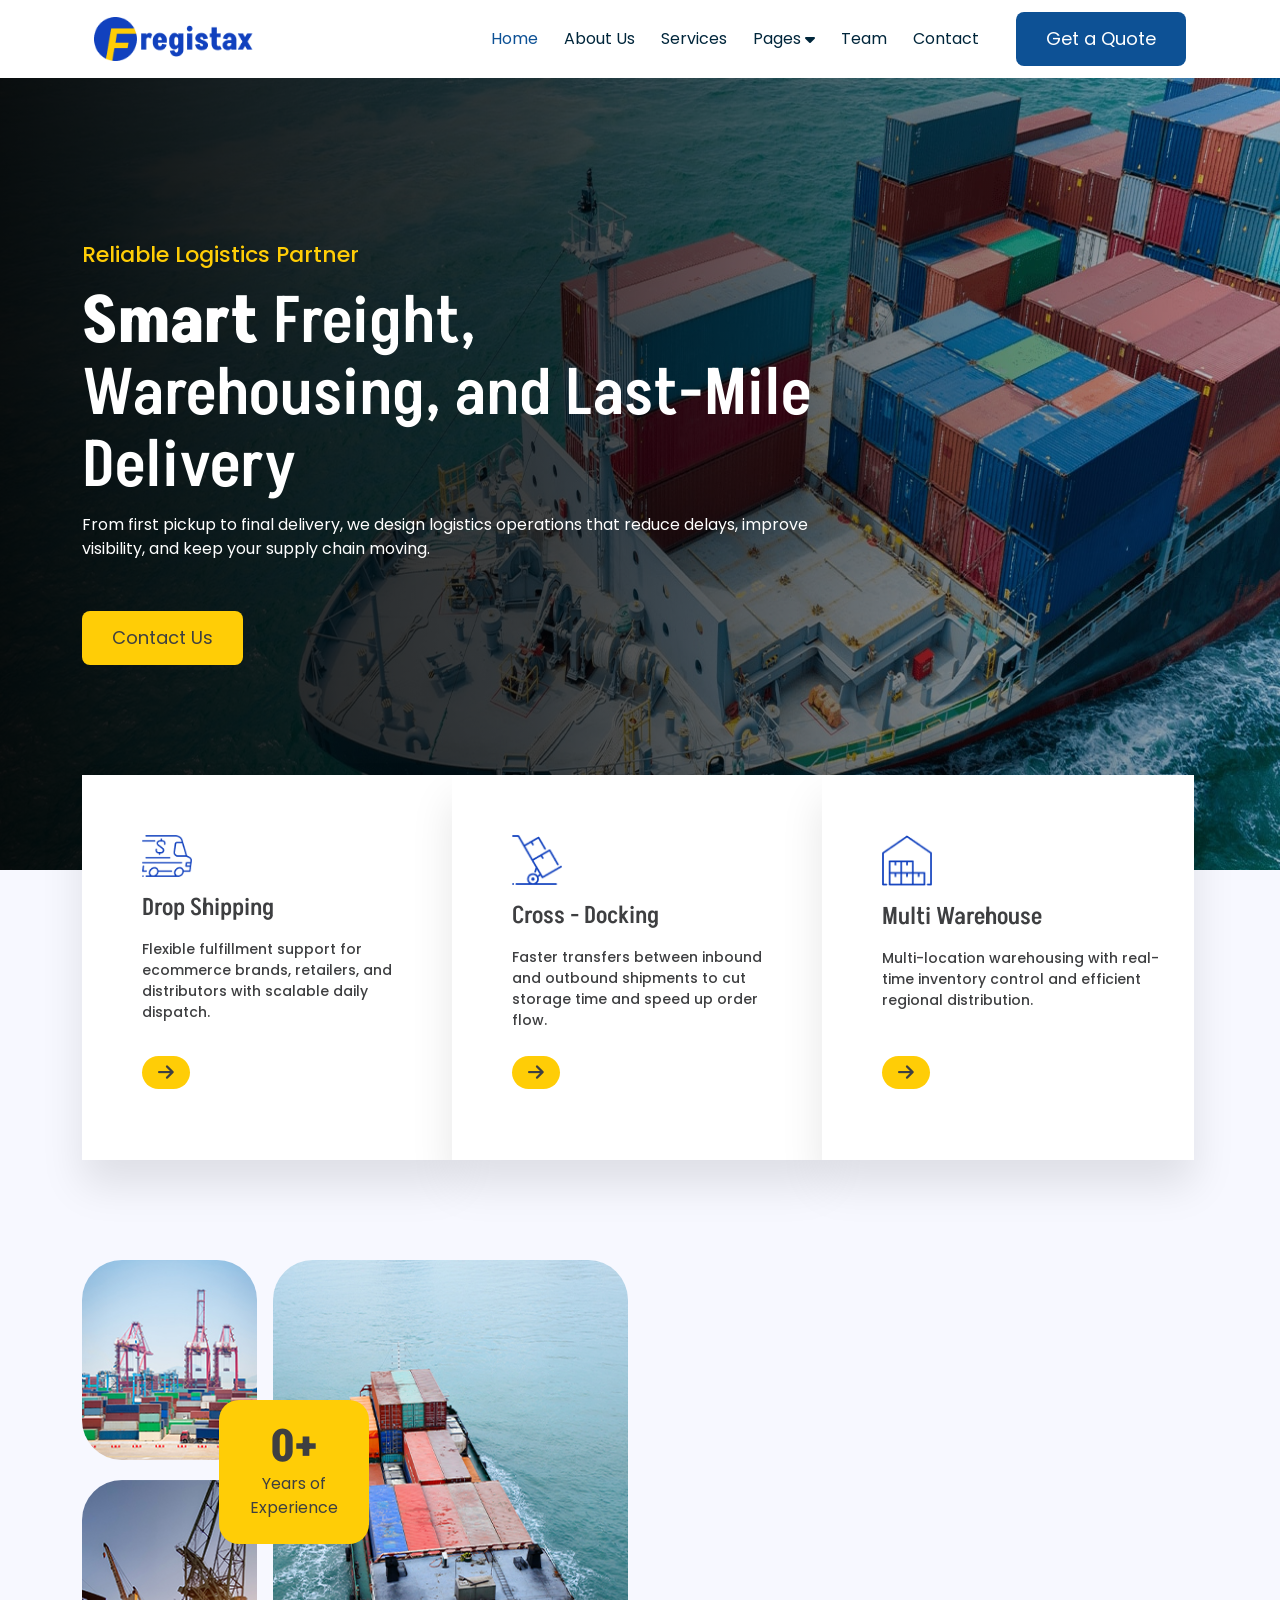
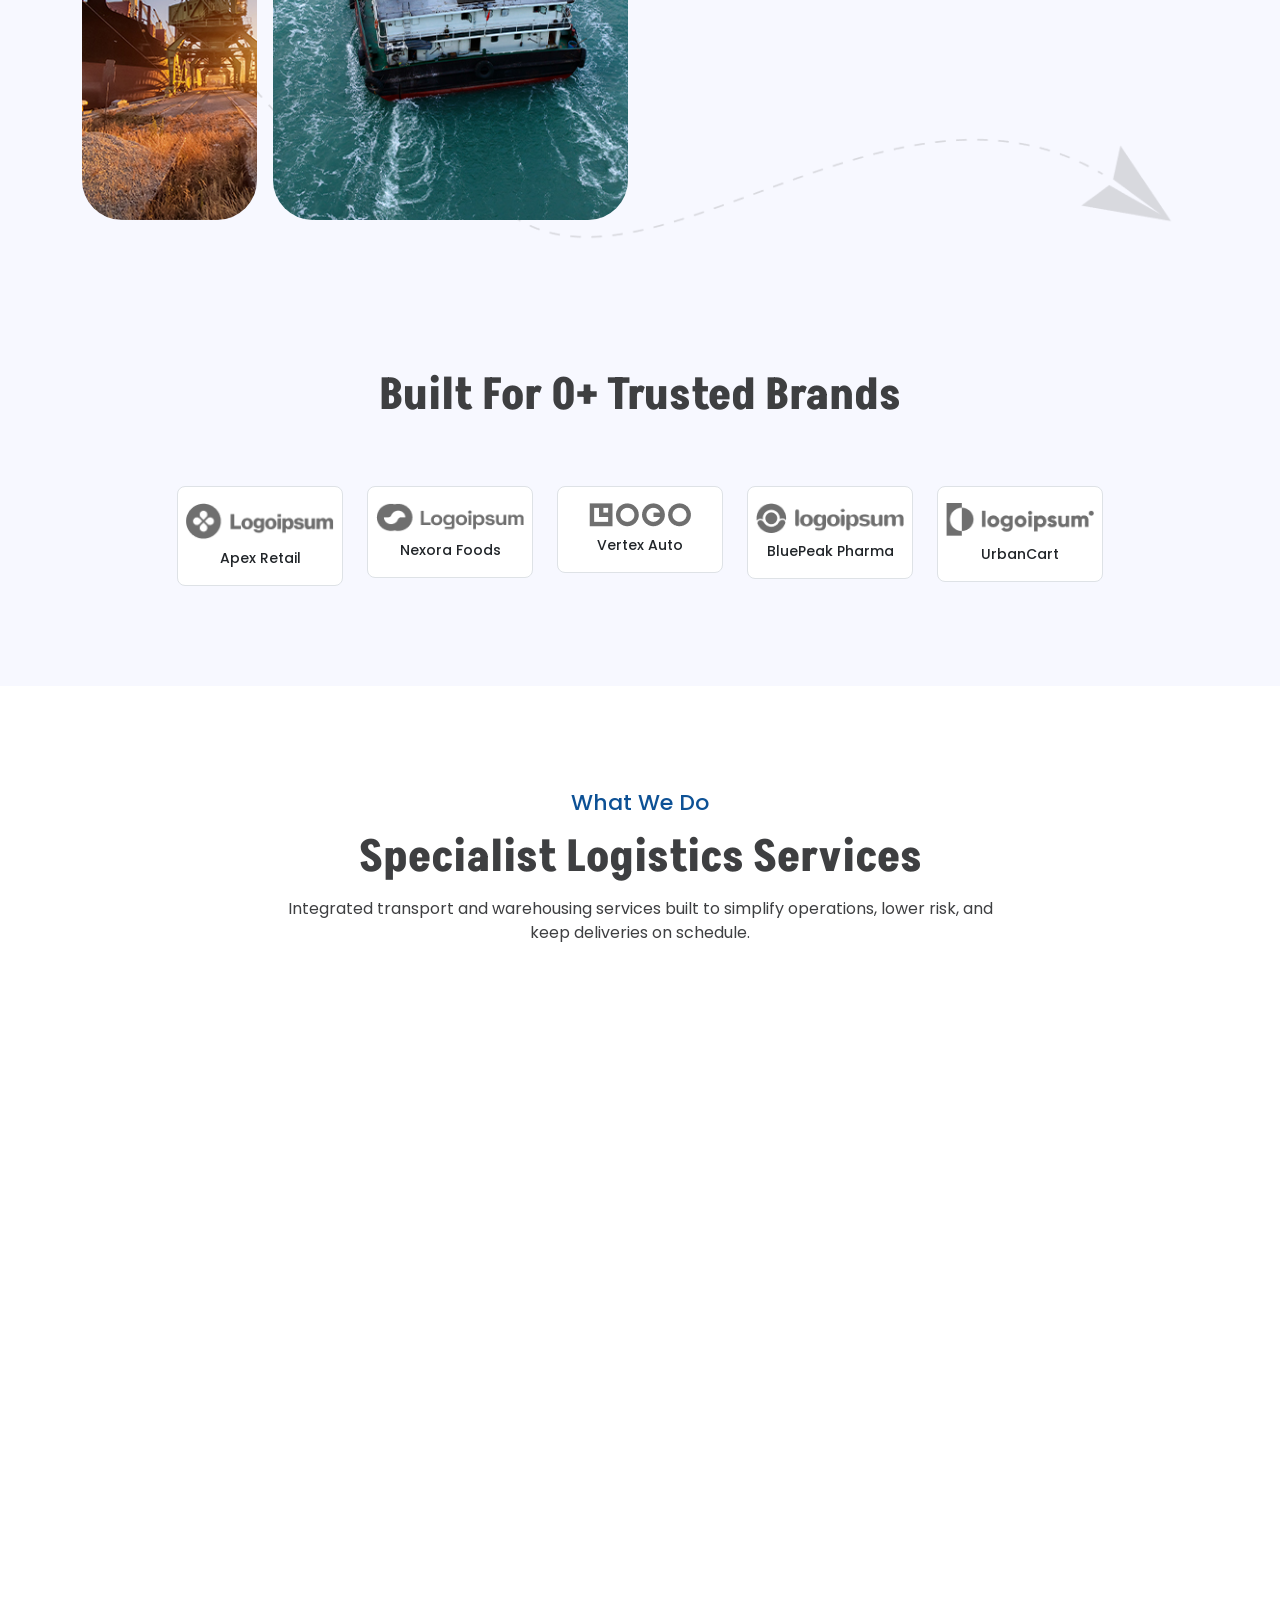
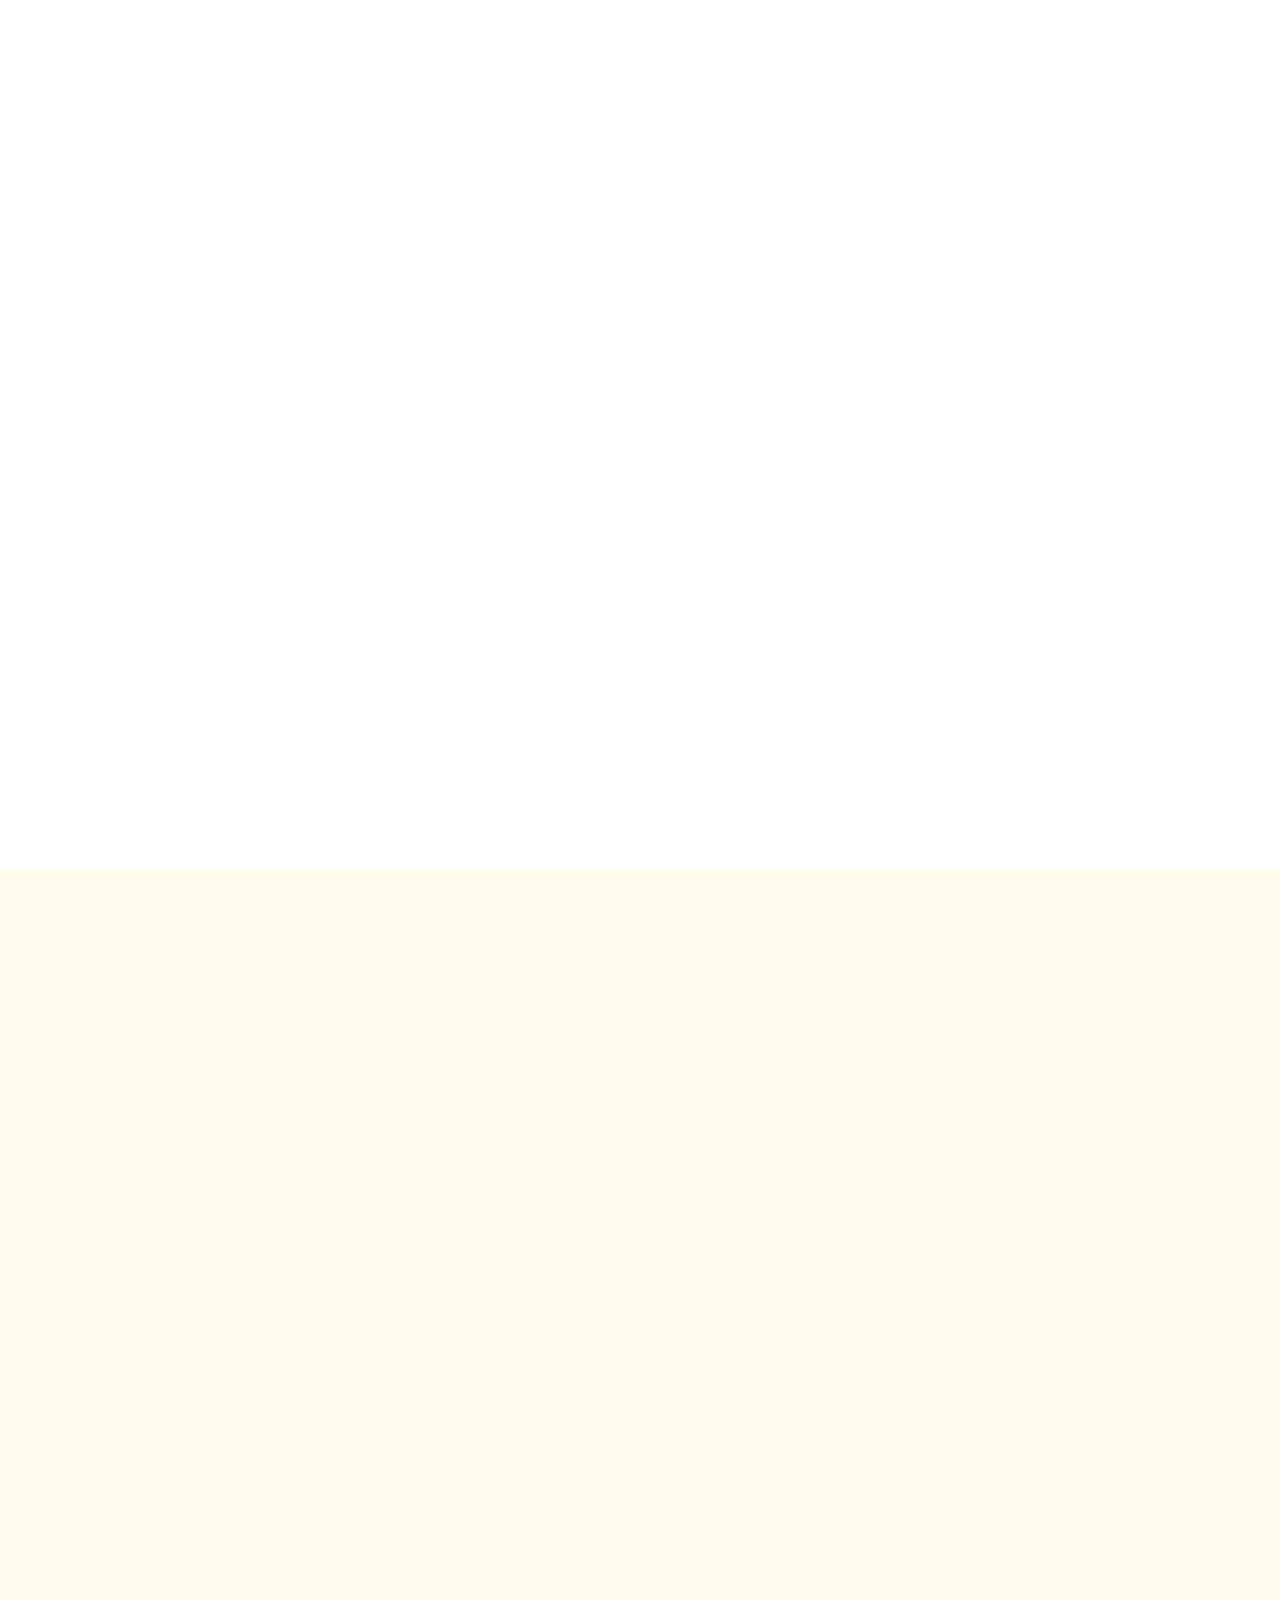
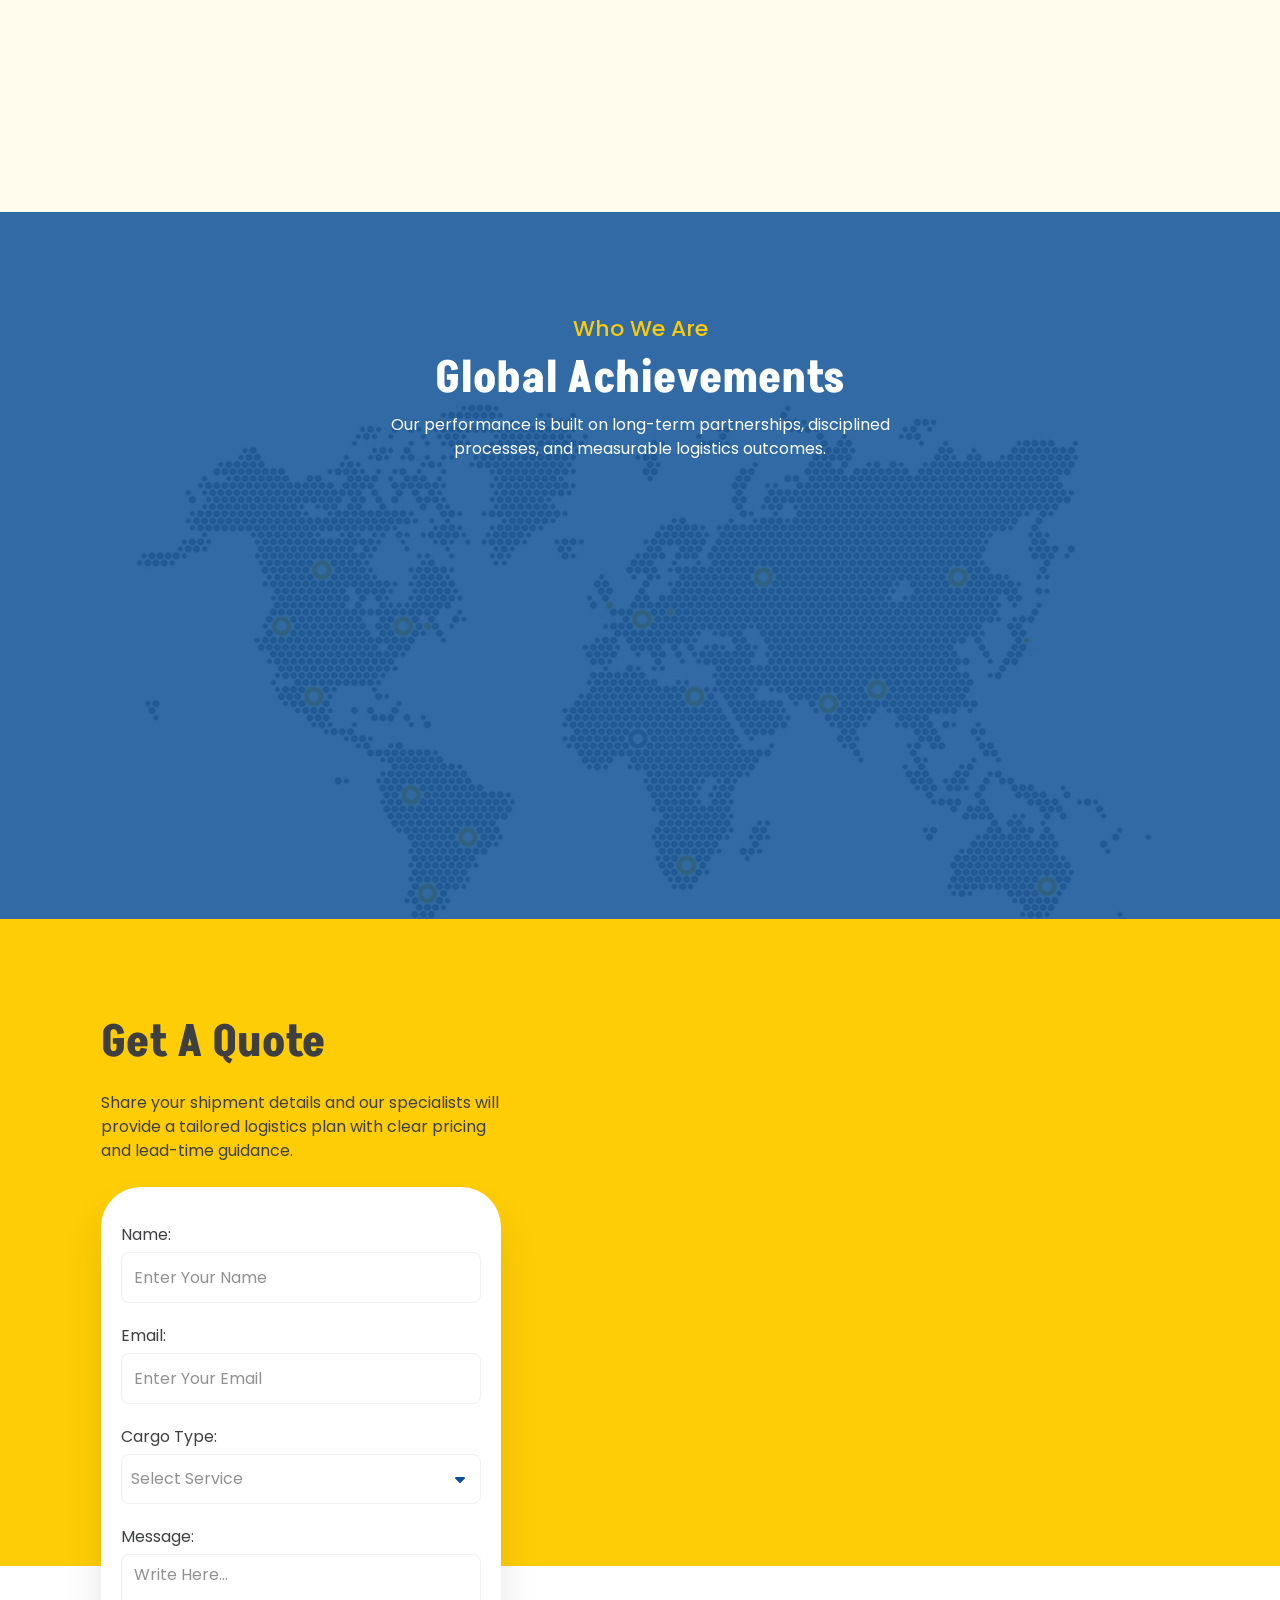
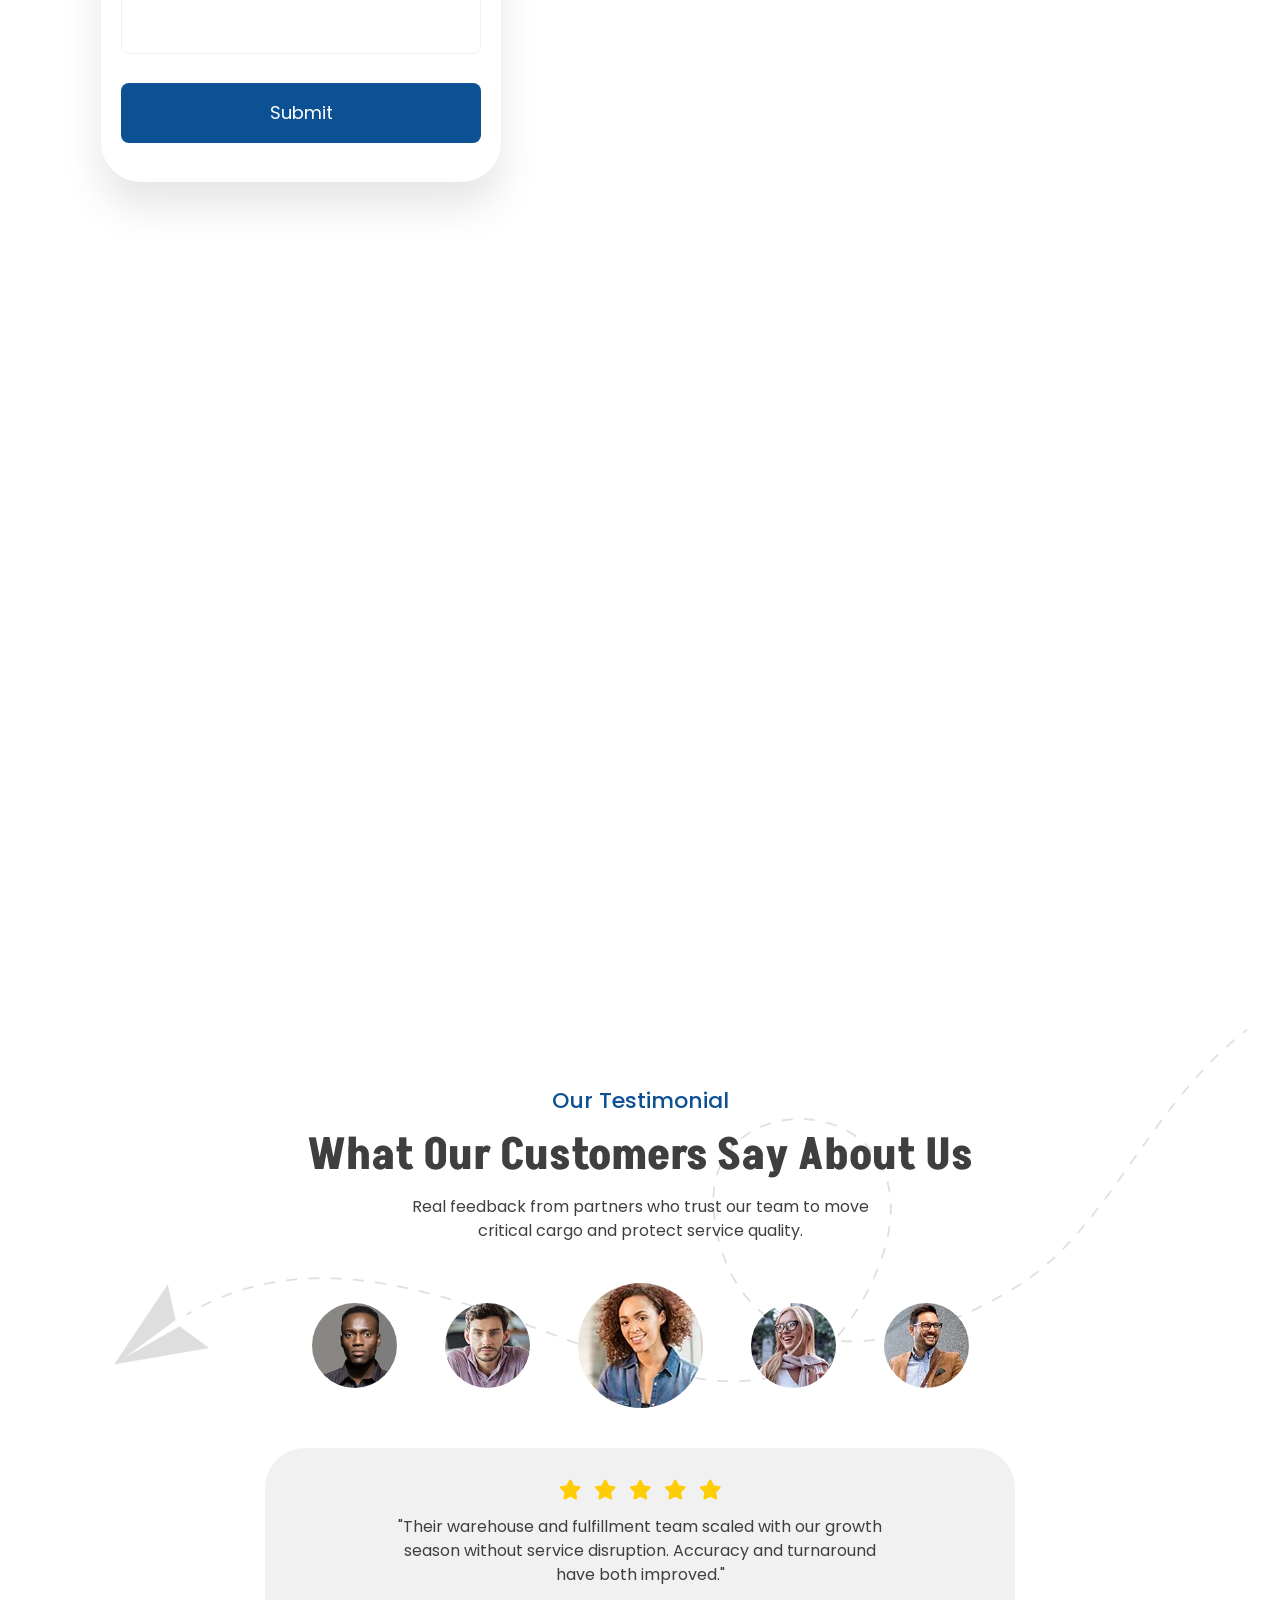
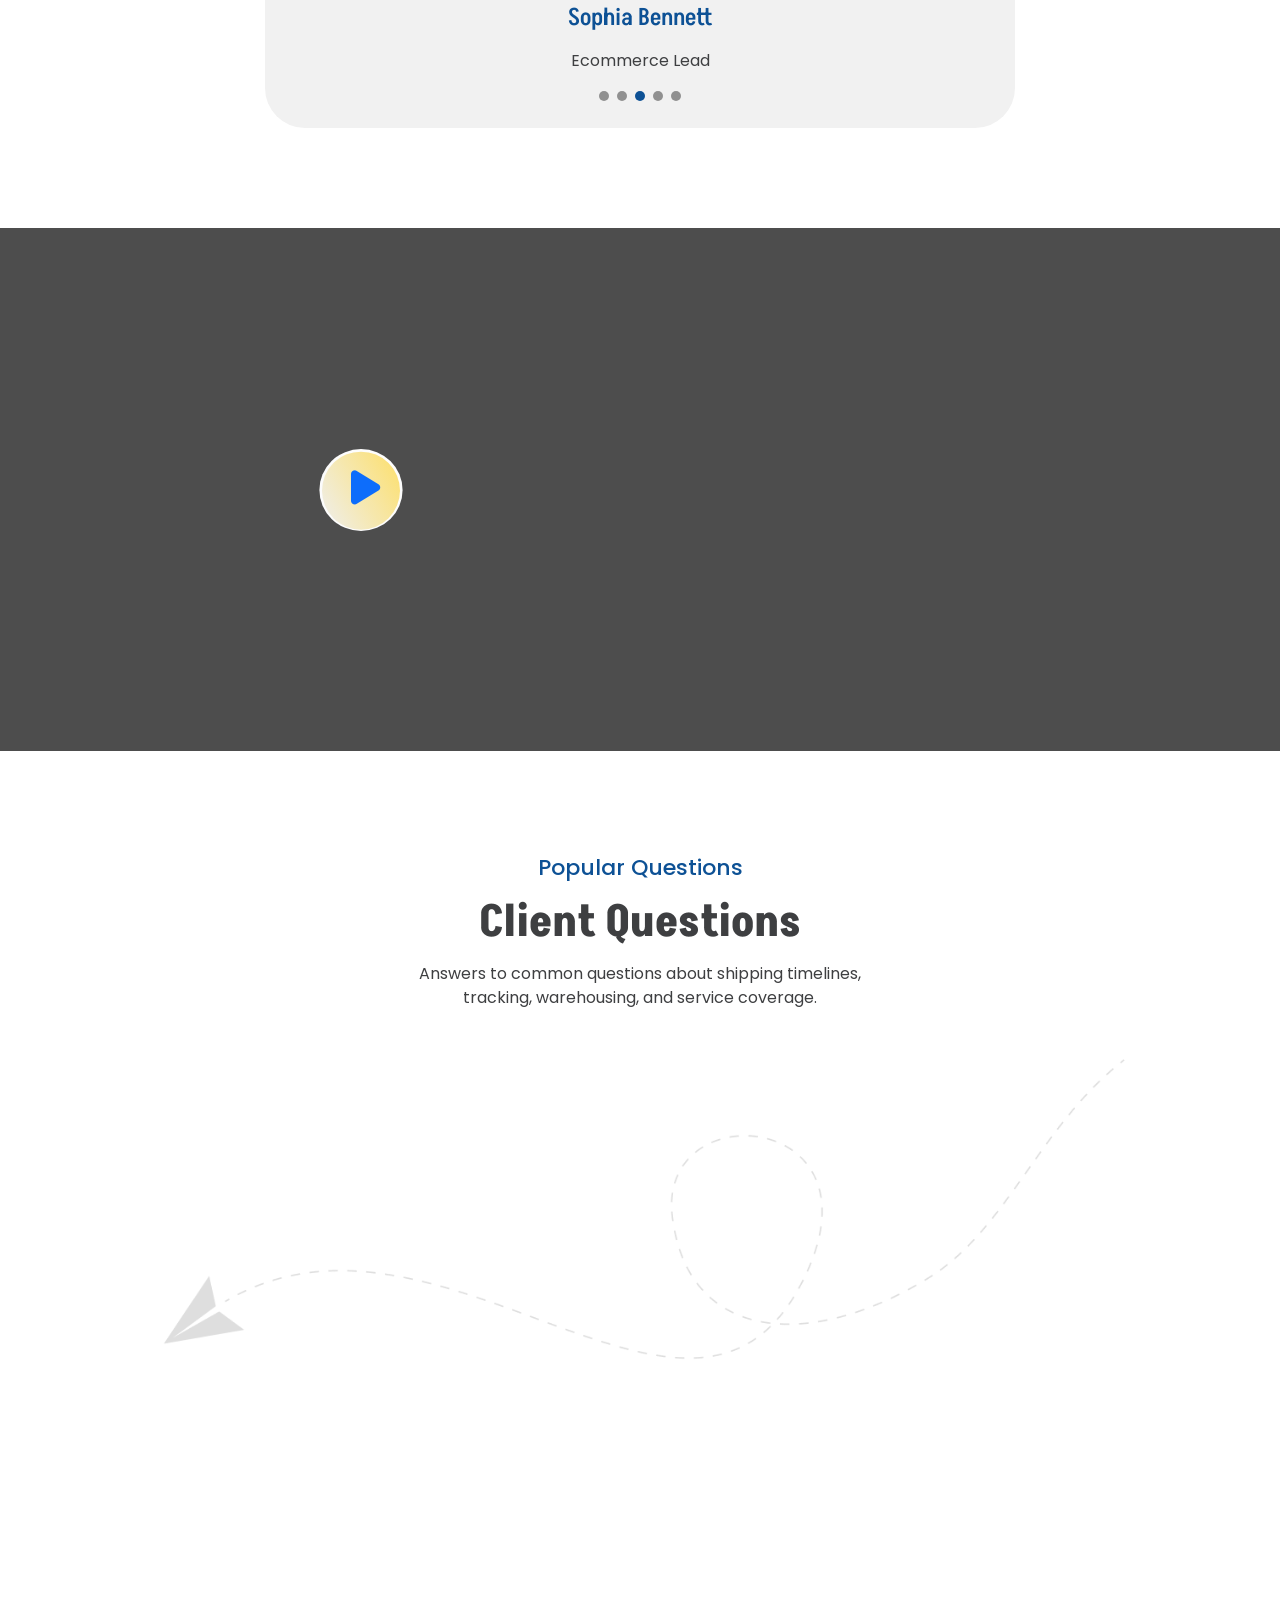
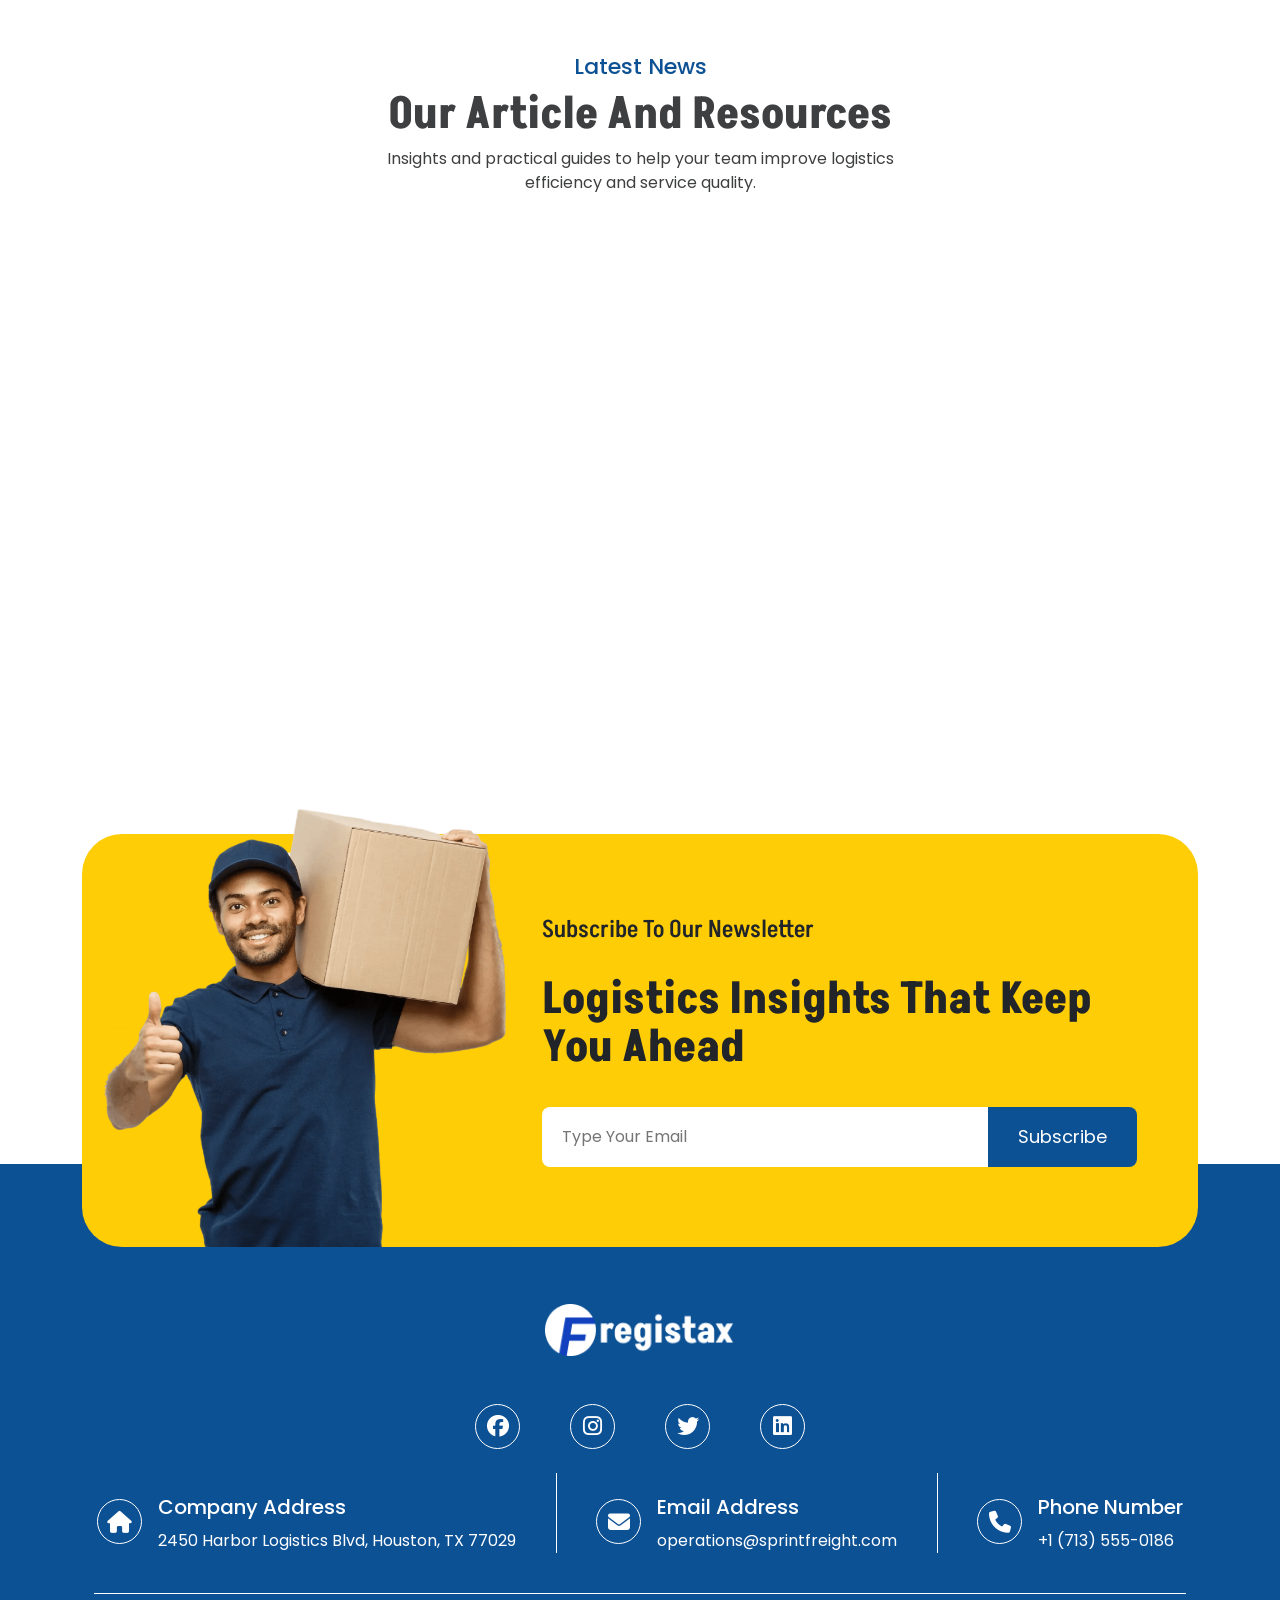
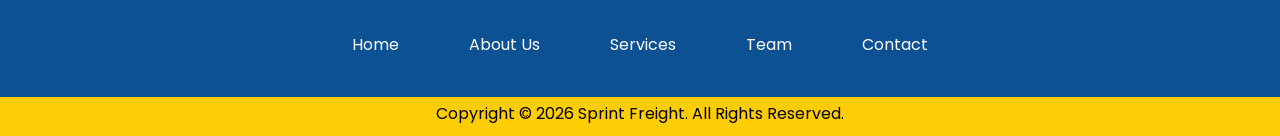
==== commit f954b368: "first commit" ====
--- a/index.html
+++ b/index.html
@@ -4,8 +4,8 @@
 <head>
     <meta charset="utf-8">
     <meta http-equiv="x-ua-compatible" content="ie=edge">
-    <title>Fregistax - Worldwide Shipping and Professional Solutions</title>
-    <meta name="keywords" content="Fregistax - Worldwide Shipping and Professional Solutions">
+    <title>Sprint Freight - End-to-End Logistics and Freight Solutions</title>
+    <meta name="keywords" content="Sprint Freight logistics, freight forwarding, warehousing, supply chain, global shipping">
     <meta name="robots" content="INDEX,FOLLOW">
     <!-- Mobile Specific Metas -->
     <meta name="viewport" content="width=device-width, initial-scale=1, shrink-to-fit=no">
@@ -35,7 +35,7 @@
                     <div class="container-fluid">
                         <a class="nav-logo" href="index.html">
                             <figure><script data-pagespeed-no-defer>//<![CDATA[
-(function(){for(var g="function"==typeof Object.defineProperties?Object.defineProperty:function(b,c,a){if(a.get||a.set)throw new TypeError("ES3 does not support getters and setters.");b!=Array.prototype&&b!=Object.prototype&&(b[c]=a.value)},h="undefined"!=typeof window&&window===this?this:"undefined"!=typeof global&&null!=global?global:this,k=["String","prototype","repeat"],l=0;l<k.length-1;l++){var m=k[l];m in h||(h[m]={});h=h[m]}var n=k[k.length-1],p=h[n],q=p?p:function(b){var c;if(null==this)throw new TypeError("The 'this' value for String.prototype.repeat must not be null or undefined");c=this+"";if(0>b||1342177279<b)throw new RangeError("Invalid count value");b|=0;for(var a="";b;)if(b&1&&(a+=c),b>>>=1)c+=c;return a};q!=p&&null!=q&&g(h,n,{configurable:!0,writable:!0,value:q});var t=this;function u(b,c){var a=b.split("."),d=t;a[0]in d||!d.execScript||d.execScript("var "+a[0]);for(var e;a.length&&(e=a.shift());)a.length||void 0===c?d[e]?d=d[e]:d=d[e]={}:d[e]=c};function v(b){var c=b.length;if(0<c){for(var a=Array(c),d=0;d<c;d++)a[d]=b[d];return a}return[]};function w(b){var c=window;if(c.addEventListener)c.addEventListener("load",b,!1);else if(c.attachEvent)c.attachEvent("onload",b);else{var a=c.onload;c.onload=function(){b.call(this);a&&a.call(this)}}};var x;function y(b,c,a,d,e){this.h=b;this.j=c;this.l=a;this.f=e;this.g={height:window.innerHeight||document.documentElement.clientHeight||document.body.clientHeight,width:window.innerWidth||document.documentElement.clientWidth||document.body.clientWidth};this.i=d;this.b={};this.a=[];this.c={}}function z(b,c){var a,d,e=c.getAttribute("data-pagespeed-url-hash");if(a=e&&!(e in b.c))if(0>=c.offsetWidth&&0>=c.offsetHeight)a=!1;else{d=c.getBoundingClientRect();var f=document.body;a=d.top+("pageYOffset"in window?window.pageYOffset:(document.documentElement||f.parentNode||f).scrollTop);d=d.left+("pageXOffset"in window?window.pageXOffset:(document.documentElement||f.parentNode||f).scrollLeft);f=a.toString()+","+d;b.b.hasOwnProperty(f)?a=!1:(b.b[f]=!0,a=a<=b.g.height&&d<=b.g.width)}a&&(b.a.push(e),b.c[e]=!0)}y.prototype.checkImageForCriticality=function(b){b.getBoundingClientRect&&z(this,b)};u("pagespeed.CriticalImages.checkImageForCriticality",function(b){x.checkImageForCriticality(b)});u("pagespeed.CriticalImages.checkCriticalImages",function(){A(x)});function A(b){b.b={};for(var c=["IMG","INPUT"],a=[],d=0;d<c.length;++d)a=a.concat(v(document.getElementsByTagName(c[d])));if(a.length&&a[0].getBoundingClientRect){for(d=0;c=a[d];++d)z(b,c);a="oh="+b.l;b.f&&(a+="&n="+b.f);if(c=!!b.a.length)for(a+="&ci="+encodeURIComponent(b.a[0]),d=1;d<b.a.length;++d){var e=","+encodeURIComponent(b.a[d]);131072>=a.length+e.length&&(a+=e)}b.i&&(e="&rd="+encodeURIComponent(JSON.stringify(B())),131072>=a.length+e.length&&(a+=e),c=!0);C=a;if(c){d=b.h;b=b.j;var f;if(window.XMLHttpRequest)f=new XMLHttpRequest;else if(window.ActiveXObject)try{f=new ActiveXObject("Msxml2.XMLHTTP")}catch(r){try{f=new ActiveXObject("Microsoft.XMLHTTP")}catch(D){}}f&&(f.open("POST",d+(-1==d.indexOf("?")?"?":"&")+"url="+encodeURIComponent(b)),f.setRequestHeader("Content-Type","application/x-www-form-urlencoded"),f.send(a))}}}function B(){var b={},c;c=document.getElementsByTagName("IMG");if(!c.length)return{};var a=c[0];if(!("naturalWidth"in a&&"naturalHeight"in a))return{};for(var d=0;a=c[d];++d){var e=a.getAttribute("data-pagespeed-url-hash");e&&(!(e in b)&&0<a.width&&0<a.height&&0<a.naturalWidth&&0<a.naturalHeight||e in b&&a.width>=b[e].o&&a.height>=b[e].m)&&(b[e]={rw:a.width,rh:a.height,ow:a.naturalWidth,oh:a.naturalHeight})}return b}var C="";u("pagespeed.CriticalImages.getBeaconData",function(){return C});u("pagespeed.CriticalImages.Run",function(b,c,a,d,e,f){var r=new y(b,c,a,e,f);x=r;d&&w(function(){window.setTimeout(function(){A(r)},0)})});})();pagespeed.CriticalImages.Run('/mod_pagespeed_beacon','https://html-templates.evonicmedia.com/fregistax/index.html','2D9VEjLO36',true,false,'kKMLYi9Ty1U');
+(function(){for(var g="function"==typeof Object.defineProperties?Object.defineProperty:function(b,c,a){if(a.get||a.set)throw new TypeError("ES3 does not support getters and setters.");b!=Array.prototype&&b!=Object.prototype&&(b[c]=a.value)},h="undefined"!=typeof window&&window===this?this:"undefined"!=typeof global&&null!=global?global:this,k=["String","prototype","repeat"],l=0;l<k.length-1;l++){var m=k[l];m in h||(h[m]={});h=h[m]}var n=k[k.length-1],p=h[n],q=p?p:function(b){var c;if(null==this)throw new TypeError("The 'this' value for String.prototype.repeat must not be null or undefined");c=this+"";if(0>b||1342177279<b)throw new RangeError("Invalid count value");b|=0;for(var a="";b;)if(b&1&&(a+=c),b>>>=1)c+=c;return a};q!=p&&null!=q&&g(h,n,{configurable:!0,writable:!0,value:q});var t=this;function u(b,c){var a=b.split("."),d=t;a[0]in d||!d.execScript||d.execScript("var "+a[0]);for(var e;a.length&&(e=a.shift());)a.length||void 0===c?d[e]?d=d[e]:d=d[e]={}:d[e]=c};function v(b){var c=b.length;if(0<c){for(var a=Array(c),d=0;d<c;d++)a[d]=b[d];return a}return[]};function w(b){var c=window;if(c.addEventListener)c.addEventListener("load",b,!1);else if(c.attachEvent)c.attachEvent("onload",b);else{var a=c.onload;c.onload=function(){b.call(this);a&&a.call(this)}}};var x;function y(b,c,a,d,e){this.h=b;this.j=c;this.l=a;this.f=e;this.g={height:window.innerHeight||document.documentElement.clientHeight||document.body.clientHeight,width:window.innerWidth||document.documentElement.clientWidth||document.body.clientWidth};this.i=d;this.b={};this.a=[];this.c={}}function z(b,c){var a,d,e=c.getAttribute("data-pagespeed-url-hash");if(a=e&&!(e in b.c))if(0>=c.offsetWidth&&0>=c.offsetHeight)a=!1;else{d=c.getBoundingClientRect();var f=document.body;a=d.top+("pageYOffset"in window?window.pageYOffset:(document.documentElement||f.parentNode||f).scrollTop);d=d.left+("pageXOffset"in window?window.pageXOffset:(document.documentElement||f.parentNode||f).scrollLeft);f=a.toString()+","+d;b.b.hasOwnProperty(f)?a=!1:(b.b[f]=!0,a=a<=b.g.height&&d<=b.g.width)}a&&(b.a.push(e),b.c[e]=!0)}y.prototype.checkImageForCriticality=function(b){b.getBoundingClientRect&&z(this,b)};u("pagespeed.CriticalImages.checkImageForCriticality",function(b){x.checkImageForCriticality(b)});u("pagespeed.CriticalImages.checkCriticalImages",function(){A(x)});function A(b){b.b={};for(var c=["IMG","INPUT"],a=[],d=0;d<c.length;++d)a=a.concat(v(document.getElementsByTagName(c[d])));if(a.length&&a[0].getBoundingClientRect){for(d=0;c=a[d];++d)z(b,c);a="oh="+b.l;b.f&&(a+="&n="+b.f);if(c=!!b.a.length)for(a+="&ci="+encodeURIComponent(b.a[0]),d=1;d<b.a.length;++d){var e=","+encodeURIComponent(b.a[d]);131072>=a.length+e.length&&(a+=e)}b.i&&(e="&rd="+encodeURIComponent(JSON.stringify(B())),131072>=a.length+e.length&&(a+=e),c=!0);C=a;if(c){d=b.h;b=b.j;var f;if(window.XMLHttpRequest)f=new XMLHttpRequest;else if(window.ActiveXObject)try{f=new ActiveXObject("Msxml2.XMLHTTP")}catch(r){try{f=new ActiveXObject("Microsoft.XMLHTTP")}catch(D){}}f&&(f.open("POST",d+(-1==d.indexOf("?")?"?":"&")+"url="+encodeURIComponent(b)),f.setRequestHeader("Content-Type","application/x-www-form-urlencoded"),f.send(a))}}}function B(){var b={},c;c=document.getElementsByTagName("IMG");if(!c.length)return{};var a=c[0];if(!("naturalWidth"in a&&"naturalHeight"in a))return{};for(var d=0;a=c[d];++d){var e=a.getAttribute("data-pagespeed-url-hash");e&&(!(e in b)&&0<a.width&&0<a.height&&0<a.naturalWidth&&0<a.naturalHeight||e in b&&a.width>=b[e].o&&a.height>=b[e].m)&&(b[e]={rw:a.width,rh:a.height,ow:a.naturalWidth,oh:a.naturalHeight})}return b}var C="";u("pagespeed.CriticalImages.getBeaconData",function(){return C});u("pagespeed.CriticalImages.Run",function(b,c,a,d,e,f){var r=new y(b,c,a,e,f);x=r;d&&w(function(){window.setTimeout(function(){A(r)},0)})});})();pagespeed.CriticalImages.Run('/mod_pagespeed_beacon','https://html-templates.evonicmedia.com/sprint-freight/index.html','2D9VEjLO36',true,false,'kKMLYi9Ty1U');
 //]]></script><img src="assets/images/logo1.png" alt="logo" data-pagespeed-url-hash="4011897188" onload="pagespeed.CriticalImages.checkImageForCriticality(this);"></figure>
                         </a>
                         <div class="collapse navbar-collapse">
@@ -146,10 +146,10 @@
         <section class="Hero">
             <div class="container">
                 <div data-aos="fade-up">
-                    <h4>We're Providing Best Services</h4>
-                    <h1>Worldwide <span>Shipping and Professional Solutions</span></h1>
-                    <p>Lorem Ipsum is simply dummy text of the printing and typesetting industry. Lorem Ipsum has been
-                        the industry's standard dummy.</p>
+                    <h4>Reliable Logistics Partner</h4>
+                    <h1>Smart <span>Freight, Warehousing, and Last-Mile Delivery</span></h1>
+                    <p>From first pickup to final delivery, we design logistics operations that reduce delays,
+                        improve visibility, and keep your supply chain moving.</p>
                     <div><a href="Contact.html" class="hover2">Contact Us</a></div>
                 </div>
                 <div class="row">
@@ -157,8 +157,8 @@
                         <div class="d-flex flex-column h-100">
                             <img src="assets/images/icons/drop_shipping.png" alt="heroIcon1" data-pagespeed-url-hash="1571713087" onload="pagespeed.CriticalImages.checkImageForCriticality(this);">
                             <h3>Drop Shipping</h3>
-                            <h6 class="flex-grow-1">Lorem Ipsum is simply dummy text of the printing and typesetting
-                                industry. Lorem</h6>
+                            <h6 class="flex-grow-1">Flexible fulfillment support for ecommerce brands, retailers,
+                                and distributors with scalable daily dispatch.</h6>
                             <div><a href="Services.html"><i class="fa-solid fa-arrow-right"></i></a></div>
                         </div>
                     </div>
@@ -166,8 +166,8 @@
                         <div class="d-flex flex-column h-100">
                             <img src="assets/images/icons/cross_docking.png" alt="heroIcon2" data-pagespeed-url-hash="1005054329" onload="pagespeed.CriticalImages.checkImageForCriticality(this);">
                             <h3>Cross - Docking</h3>
-                            <h6 class="flex-grow-1">Lorem Ipsum is simply dummy text of the printing and typesetting
-                                industry. Lorem</h6>
+                            <h6 class="flex-grow-1">Faster transfers between inbound and outbound shipments to cut
+                                storage time and speed up order flow.</h6>
                             <div><a href="Services.html"><i class="fa-solid fa-arrow-right"></i></a></div>
                         </div>
                     </div>
@@ -175,8 +175,8 @@
                         <div class="d-flex flex-column h-100">
                             <img src="assets/images/icons/multi_warehouse.png" alt="heroIcon3" data-pagespeed-url-hash="2295670814" onload="pagespeed.CriticalImages.checkImageForCriticality(this);">
                             <h3>Multi Warehouse</h3>
-                            <h6 class="flex-grow-1">Lorem Ipsum is simply dummy text of the printing and typesetting
-                                industry. Lorem</h6>
+                            <h6 class="flex-grow-1">Multi-location warehousing with real-time inventory control and
+                                efficient regional distribution.</h6>
                             <div><a href="Services.html"><i class="fa-solid fa-arrow-right"></i></a></div>
                         </div>
                     </div>
@@ -211,41 +211,58 @@
                     <div class="col-lg-6">
                         <div data-aos="fade-up">
                             <h4>About Us</h4>
-                            <h2 class="mt-0">We Provide Logistics Services <span>Focused On Quality</span></h2>
-                            <p>Lorem Ipsum is simply dummy text of the printing and typesetting industry. Lorem Ipsum
-                                has
-                                been
-                                the industry's standard dummy text ever since the 1500s, when an unknown printer took a
-                                galley
-                                of type and scrambled it to make a type specimen book.</p>
+                            <h2 class="mt-0">We Move Business Forward <span>With Reliable Logistics</span></h2>
+                            <p>Our team combines transport expertise, modern tracking tools, and strong carrier
+                                networks to deliver dependable logistics for manufacturers, wholesalers, and
+                                ecommerce operations worldwide.</p>
                             <div><a href="About.html" class="hover1">Read More</a></div>
                             <div class="d-flex align-items-stretch justify-content-between gap-3 mx-auto my-3 m-lg-0" data-aos="flip-up">
                                 <div class="d-flex gap-3 align-items-start">
                                     <img class="pt-1" src="assets/images/icons/drop_shipping.png" alt="aboutIcon1" data-pagespeed-url-hash="1571713087" onload="pagespeed.CriticalImages.checkImageForCriticality(this);">
-                                    <h5 class="pt-2">Affordable Cost</h5>
+                                    <h5 class="pt-2">Cost-Efficient Plans</h5>
                                 </div>
                                 <hr>
                                 <div class="d-flex gap-3 align-items-start">
                                     <img src="assets/images/icons/delivery.png" alt="aboutIcon2" data-pagespeed-url-hash="150067449" onload="pagespeed.CriticalImages.checkImageForCriticality(this);">
-                                    <h5 class="pt-2">Short Time Delivery</h5>
+                                    <h5 class="pt-2">Fast, On-Time Delivery</h5>
                                 </div>
                             </div>
                         </div>
                     </div>
                 </div>
                 <div>
-                    <h2 class="text-center">Trusted By <div class="d-inline-block "><span class="number" data-final-value="250">0</span>+</div> Companies</h2>
-                    <div class="CompaniesSlider  ">
-                        <div><a href="index.html#"><img src="assets/images/icons/logoipsum1.png" alt="logo1" data-pagespeed-url-hash="2495339901" onload="pagespeed.CriticalImages.checkImageForCriticality(this);"></a></div>
-                        <div><a href="index.html#"><img src="assets/images/icons/logoipsum2.png" alt="logo2" data-pagespeed-url-hash="2789839822" onload="pagespeed.CriticalImages.checkImageForCriticality(this);"></a></div>
-                        <div><a href="index.html#"><img src="assets/images/icons/logoipsum3.png" alt="logo3" data-pagespeed-url-hash="3084339743" onload="pagespeed.CriticalImages.checkImageForCriticality(this);"></a></div>
-                        <div><a href="index.html#"><img src="assets/images/icons/logoipsum4.png" alt="logo4" data-pagespeed-url-hash="3378839664" onload="pagespeed.CriticalImages.checkImageForCriticality(this);"></a></div>
-                        <div><a href="index.html#"><img src="assets/images/icons/logoipsum5.png" alt="logo5" data-pagespeed-url-hash="3673339585" onload="pagespeed.CriticalImages.checkImageForCriticality(this);"></a></div>
-                        <div><a href="index.html#"><img src="assets/images/icons/logoipsum1.png" alt="logo6" data-pagespeed-url-hash="2495339901" onload="pagespeed.CriticalImages.checkImageForCriticality(this);"></a></div>
-                        <div><a href="index.html#"><img src="assets/images/icons/logoipsum2.png" alt="logo7" data-pagespeed-url-hash="2789839822" onload="pagespeed.CriticalImages.checkImageForCriticality(this);"></a></div>
-                        <div><a href="index.html#"><img src="assets/images/icons/logoipsum3.png" alt="logo8" data-pagespeed-url-hash="3084339743" onload="pagespeed.CriticalImages.checkImageForCriticality(this);"></a></div>
-                        <div><a href="index.html#"><img src="assets/images/icons/logoipsum4.png" alt="logo9" data-pagespeed-url-hash="3378839664" onload="pagespeed.CriticalImages.checkImageForCriticality(this);"></a></div>
-                        <div><a href="index.html#"><img src="assets/images/icons/logoipsum5.png" alt="logo10" data-pagespeed-url-hash="3673339585" onload="pagespeed.CriticalImages.checkImageForCriticality(this);"></a></div>
+                    <h2 class="text-center">Built For <div class="d-inline-block "><span class="number" data-final-value="250">0</span>+</div> Trusted Brands</h2>
+                    <div class="row gy-3 mt-2 justify-content-center text-center">
+                        <div class="col-6 col-md-4 col-lg-2">
+                            <div class="border rounded-3 py-3 px-2 bg-white">
+                                <img src="assets/images/icons/logoipsum1.png" alt="Apex Retail logo" class="img-fluid mb-2" data-pagespeed-url-hash="2495339901" onload="pagespeed.CriticalImages.checkImageForCriticality(this);">
+                                <h6 class="m-0">Apex Retail</h6>
+                            </div>
+                        </div>
+                        <div class="col-6 col-md-4 col-lg-2">
+                            <div class="border rounded-3 py-3 px-2 bg-white">
+                                <img src="assets/images/icons/logoipsum2.png" alt="Nexora Foods logo" class="img-fluid mb-2" data-pagespeed-url-hash="2789839822" onload="pagespeed.CriticalImages.checkImageForCriticality(this);">
+                                <h6 class="m-0">Nexora Foods</h6>
+                            </div>
+                        </div>
+                        <div class="col-6 col-md-4 col-lg-2">
+                            <div class="border rounded-3 py-3 px-2 bg-white">
+                                <img src="assets/images/icons/logoipsum3.png" alt="Vertex Auto logo" class="img-fluid mb-2" data-pagespeed-url-hash="3084339743" onload="pagespeed.CriticalImages.checkImageForCriticality(this);">
+                                <h6 class="m-0">Vertex Auto</h6>
+                            </div>
+                        </div>
+                        <div class="col-6 col-md-4 col-lg-2">
+                            <div class="border rounded-3 py-3 px-2 bg-white">
+                                <img src="assets/images/icons/logoipsum4.png" alt="BluePeak Pharma logo" class="img-fluid mb-2" data-pagespeed-url-hash="3378839664" onload="pagespeed.CriticalImages.checkImageForCriticality(this);">
+                                <h6 class="m-0">BluePeak Pharma</h6>
+                            </div>
+                        </div>
+                        <div class="col-6 col-md-4 col-lg-2">
+                            <div class="border rounded-3 py-3 px-2 bg-white">
+                                <img src="assets/images/icons/logoipsum5.png" alt="UrbanCart logo" class="img-fluid mb-2" data-pagespeed-url-hash="3673339585" onload="pagespeed.CriticalImages.checkImageForCriticality(this);">
+                                <h6 class="m-0">UrbanCart</h6>
+                            </div>
+                        </div>
                     </div>
                 </div>
             </div>
@@ -258,9 +275,8 @@
                 <div class="Content">
                     <h4>What We Do</h4>
                     <h2>Specialist Logistics Services</h2>
-                    <p>Lorem Ipsum is simply dummy text of the printing and typesetting industry. Lorem Ipsum has been
-                        the
-                        industry's standard dummy.</p>
+                    <p>Integrated transport and warehousing services built to simplify operations, lower risk, and
+                        keep deliveries on schedule.</p>
                 </div>
                 <div class="row gy-4 mt-3">
                     <div class="col-sm-6 col-lg-4">
@@ -269,8 +285,8 @@
                                 <img src="assets/images/icons/plane.png" alt="logisticsIcon1" data-pagespeed-url-hash="3546500645" onload="pagespeed.CriticalImages.checkImageForCriticality(this);">
                             </figure>
                             <h3>Plane Freight</h3>
-                            <p class="flex-grow-1">Lorem Ipsum is simply dummy text of the printing and typesetting
-                                industry. Lorem</p>
+                            <p class="flex-grow-1">Priority air freight for urgent cargo with secure handling,
+                                customs coordination, and global coverage.</p>
                             <div><a href="Services.html">Get Started <i class="fa-solid fa-arrow-right-long"></i></a>
                             </div>
                         </div>
@@ -281,8 +297,8 @@
                                 <img src="assets/images/icons/cargo.png" alt="logisticsIcon2" data-pagespeed-url-hash="988474605" onload="pagespeed.CriticalImages.checkImageForCriticality(this);">
                             </figure>
                             <h3>Ship Freight</h3>
-                            <p class="flex-grow-1">Lorem Ipsum is simply dummy text of the printing and typesetting
-                                industry. Lorem</p>
+                            <p class="flex-grow-1">Reliable ocean freight for full-container and shared-container
+                                shipments at competitive rates.</p>
                             <div><a href="Services.html">Get Started <i class="fa-solid fa-arrow-right-long"></i></a>
                             </div>
                         </div>
@@ -293,8 +309,8 @@
                                 <img src="assets/images/icons/train.png" alt="logisticsIcon3" data-pagespeed-url-hash="3094402181" onload="pagespeed.CriticalImages.checkImageForCriticality(this);">
                             </figure>
                             <h3>Train Freight</h3>
-                            <p class="flex-grow-1">Lorem Ipsum is simply dummy text of the printing and typesetting
-                                industry. Lorem</p>
+                            <p class="flex-grow-1">Rail freight solutions that balance speed and cost for consistent
+                                inland and cross-border movement.</p>
                             <div><a href="Services.html">Get Started <i class="fa-solid fa-arrow-right-long"></i></a>
                             </div>
                         </div>
@@ -305,8 +321,8 @@
                                 <img src="assets/images/icons/delivery2.png" alt="logisticsIcon4" data-pagespeed-url-hash="3508627655" onload="pagespeed.CriticalImages.checkImageForCriticality(this);">
                             </figure>
                             <h3>Road Freight</h3>
-                            <p class="flex-grow-1">Lorem Ipsum is simply dummy text of the printing and typesetting
-                                industry. Lorem</p>
+                            <p class="flex-grow-1">Road transport with optimized routing and fleet coordination for
+                                dependable regional delivery.</p>
                             <div><a href="Services.html">Get Started <i class="fa-solid fa-arrow-right-long"></i></a>
                             </div>
                         </div>
@@ -317,8 +333,8 @@
                                 <img src="assets/images/icons/warehouse.png" alt="logisticsIcon5" data-pagespeed-url-hash="1058437828" onload="pagespeed.CriticalImages.checkImageForCriticality(this);">
                             </figure>
                             <h3>Warehousing Services</h3>
-                            <p class="flex-grow-1">Lorem Ipsum is simply dummy text of the printing and typesetting
-                                industry. Lorem</p>
+                            <p class="flex-grow-1">Secure warehousing, inventory control, and order fulfillment
+                                tailored to your operating model.</p>
                             <div><a href="Services.html">Get Started <i class="fa-solid fa-arrow-right-long"></i></a>
                             </div>
                         </div>
@@ -329,8 +345,8 @@
                                 <img src="assets/images/icons/supply.png" alt="logisticsIcon6" data-pagespeed-url-hash="3986083344" onload="pagespeed.CriticalImages.checkImageForCriticality(this);">
                             </figure>
                             <h3>Supply Chain Management</h3>
-                            <p class="flex-grow-1">Lorem Ipsum is simply dummy text of the printing and typesetting
-                                industry. Lorem</p>
+                            <p class="flex-grow-1">End-to-end supply chain planning that improves lead times and
+                                supports long-term growth.</p>
                             <div><a href="Services.html">Get Started <i class="fa-solid fa-arrow-right-long"></i></a>
                             </div>
                         </div>
@@ -348,8 +364,9 @@
                     <div class="col-lg-6">
                         <div data-aos="fade-up">
                             <h4>We are Logistics</h4>
-                            <h2>Your Guide to global Logistics in World</h2>
-                            <p>Lorem Ipsum is simply dummy text of the printing and typesetting industry.</p>
+                            <h2>Track Every Shipment With Confidence</h2>
+                            <p>Use your tracking ID to view shipment milestones, transit updates, and estimated
+                                delivery timelines in one place.</p>
                             <form>
                                 <input type="text" id="trackingId" placeholder="Enter Your Tracking Id" autocomplete="off" required>
                                 <button class="hover2">Track</button>
@@ -368,24 +385,20 @@
                     <div class="col-lg-6">
                         <div data-aos="fade-up">
                             <h4>Why Choose Us</h4>
-                            <h2>Trusted By Thousands <span>Of Happy Customers</span></h2>
-                            <p>Lorem Ipsum is simply dummy text of the printing and typesetting industry. Lorem Ipsum
-                                has
-                                been
-                                the
-                                industry's standard
-                                dummy text ever.</p>
+                            <h2>Trusted By Thousands <span>Of Growing Companies</span></h2>
+                            <p>Clients choose us for predictable transit times, responsive support, and logistics
+                                planning that adapts as their business expands.</p>
                             <div><a href="Services.html" class="hover1">Read More</a></div>
                             <div class="d-flex">
                                 <div data-aos="flip-left">
                                     <figure><img src="assets/images/icons/tracking.png" alt="chooseUsIcon1" data-pagespeed-url-hash="84502692" onload="pagespeed.CriticalImages.checkImageForCriticality(this);"></figure>
                                     <h3>Real Time Tracking</h3>
-                                    <p>Lorem Ipsum is simply dummy text</p>
+                                    <p>Live shipment visibility across air, sea, road, and warehouse operations.</p>
                                 </div>
                                 <div data-aos="flip-left">
                                     <figure><img src="assets/images/icons/headphone.png" alt="chooseUsIcon2" data-pagespeed-url-hash="2812127835" onload="pagespeed.CriticalImages.checkImageForCriticality(this);"></figure>
                                     <h3>24/7 Online Support</h3>
-                                    <p>Lorem Ipsum is simply dummy text</p>
+                                    <p>Dedicated support teams available whenever your operation needs assistance.</p>
                                 </div>
                             </div>
                         </div>
@@ -406,24 +419,22 @@
                 <div class="text-center">
                     <h4>Who We Are</h4>
                     <h2>Global Achievements</h2>
-                    <p>Lorem ipsum dolor sit amet consectetur. Nullam vel semper vivamus tempus proin tristique amet
-                        nunc
-                        lacus
-                    </p>
+                    <p>Our performance is built on long-term partnerships, disciplined processes, and measurable
+                        logistics outcomes.</p>
                 </div>
                 <div class="row gy-4 mt-4 justify-content-center">
                     <div class="col-sm-6 col-lg-3">
                         <div class="d-flex flex-column align-items-center h-100" data-aos="zoom-in">
                             <h1><span class="number" data-final-value="25">0</span>+</h1>
                             <h3>Years Of Experience</h3>
-                            <p>Lorem ipsum dolor sit amet consectetur.</p>
+                            <p>Delivering stable operations through changing market conditions.</p>
                         </div>
                     </div>
                     <div class="col-sm-6 col-lg-3">
                         <div class="d-flex flex-column align-items-center h-100" data-aos="zoom-in">
                             <h1><span class="number" data-final-value="60">0</span>+</h1>
                             <h3>Countries Covered</h3>
-                            <p>Lorem ipsum dolor sit amet consectetur.</p>
+                            <p>Extensive international network supporting imports and exports.</p>
                         </div>
                     </div>
                     <div class="col-sm-6 col-lg-3">
@@ -431,7 +442,7 @@
                             <h1><span class="number" data-final-value="25">0</span>k+
                             </h1>
                             <h3>Goods Delivered</h3>
-                            <p>Lorem ipsum dolor sit amet consectetur.</p>
+                            <p>Safe and on-time cargo movement across diverse industries.</p>
                         </div>
                     </div>
                     <div class="col-sm-6 col-lg-3">
@@ -439,7 +450,7 @@
                             <h1><span class="number" data-final-value="110">0</span>+
                             </h1>
                             <h3>Worldwide Clients</h3>
-                            <p>Lorem ipsum dolor sit amet consectetur.</p>
+                            <p>Businesses that rely on us for daily mission-critical logistics.</p>
                         </div>
                     </div>
                 </div>
@@ -454,10 +465,8 @@
                     <div class="d-flex flex-column">
                         <div>
                             <h2>Get A Quote</h2>
-                            <p>Lorem ipsum dolor sit amet consectetur. Nullam vel semper vivamus tempus proin tristique
-                                amet
-                                nunc
-                                lacus</p>
+                            <p>Share your shipment details and our specialists will provide a tailored logistics plan
+                                with clear pricing and lead-time guidance.</p>
                         </div>
                         <form class="mainForm">
                             <div>
@@ -472,11 +481,11 @@
                                 <label for="cargo">Cargo Type:</label>
                                 <select name="services" id="cargo">
                                     <option value="Select Service" selected disabled>Select Service</option>
-                                    <option value="Demo1">Demo1</option>
-                                    <option value="Demo2">Demo2</option>
-                                    <option value="Demo3">Demo3</option>
-                                    <option value="Demo4">Demo4</option>
-                                    <option value="Demo5">Demo5</option>
+                                    <option value="Air Freight">Air Freight</option>
+                                    <option value="Ocean Freight">Ocean Freight</option>
+                                    <option value="Road Freight">Road Freight</option>
+                                    <option value="Warehousing">Warehousing</option>
+                                    <option value="Supply Chain Management">Supply Chain Management</option>
                                 </select>
                             </div>
                             <div>
@@ -515,16 +524,15 @@
                         <div data-aos="fade-down">
                             <h4>Case Studies</h4>
                             <h2>Proud to Deliver Excellence</h2>
-                            <p>Lorem ipsum dolor sit amet consectetur. Nullam vel semper vivamus tempus proin tristique
-                                amet
-                                nunc lacus</p>
+                            <p>See how we solve complex logistics challenges for businesses with strict timelines and
+                                high service expectations.</p>
                             <div><a href="CaseStudies.html" class="hover1">Read More</a></div>
                         </div>
                         <figure class="m-0" data-aos="zoom-in">
                             <img class="h-100" src="assets/images/index/case1.png" alt="caseArticle1" data-pagespeed-url-hash="1010038130" onload="pagespeed.CriticalImages.checkImageForCriticality(this);">
                             <div>
-                                <h3>Worldwide Clients</h3>
-                                <p>Lorem ipsum dolor sit amet consectetur.</p>
+                                <h3>Retail Distribution Rollout</h3>
+                                <p>Reduced delivery lead times across 40+ stores in under 90 days.</p>
                             </div>
                         </figure>
                     </div>
@@ -532,22 +540,22 @@
                         <figure class="m-0" data-aos="zoom-in">
                             <img class="h-100" src="assets/images/index/case2.png" alt="caseArticle2" data-pagespeed-url-hash="1304538051" onload="pagespeed.CriticalImages.checkImageForCriticality(this);">
                             <div>
-                                <h3>Worldwide Clients</h3>
-                                <p>Lorem ipsum dolor sit amet consectetur.</p>
+                                <h3>Cross-Border Expansion</h3>
+                                <p>Built a scalable import-export flow for a fast-growing manufacturer.</p>
                             </div>
                         </figure>
                         <div class="d-flex">
                             <figure class="m-0" data-aos="zoom-in">
                                 <div>
-                                    <h3>Worldwide Clients</h3>
-                                    <p>Lorem ipsum dolor sit amet consectetur.</p>
+                                    <h3>Warehouse Optimization</h3>
+                                    <p>Improved picking accuracy and shortened dispatch windows.</p>
                                 </div>
                                 <img class="h-100" src="assets/images/index/case3.png" alt="caseArticle3" data-pagespeed-url-hash="1599037972" onload="pagespeed.CriticalImages.checkImageForCriticality(this);">
                             </figure>
                             <figure class="m-0" data-aos="zoom-in">
                                 <div>
-                                    <h3>Worldwide Clients</h3>
-                                    <p>Lorem ipsum dolor sit amet consectetur.</p>
+                                    <h3>Last-Mile Performance</h3>
+                                    <p>Raised on-time delivery rates with route and fleet redesign.</p>
                                 </div>
                                 <img class="h-100" src="assets/images/index/case4.png" alt="caseArticle4" data-pagespeed-url-hash="1893537893" onload="pagespeed.CriticalImages.checkImageForCriticality(this);">
                             </figure>
@@ -563,9 +571,8 @@
             <div class="container">
                 <h4>Our Testimonial</h4>
                 <h2>What Our Customers Say About Us</h2>
-                <p class="p-0">Lorem ipsum dolor sit amet consectetur. Nullam vel semper vivamus tempus proin tristique
-                    amet nunc
-                    lacus
+                <p class="p-0">Real feedback from partners who trust our team to move critical cargo and protect
+                    service quality.
                 </p>
                 <div>
                     <figure>
@@ -578,43 +585,38 @@
                     <div class="slideshow-container">
                         <div class="mySlides">
                             <div><i class="fa-solid fa-star"></i><i class="fa-solid fa-star"></i><i class="fa-solid fa-star"></i><i class="fa-solid fa-star"></i><i class="fa-solid fa-star"></i></div>
-                            <p>Lorem ipsum dolor sit amet consectetur. Lorem accumsan sit quis lacus varius. Lectus quis
-                                mauris
-                                amet</p>
-                            <h3>Hazel Nutt</h3>
-                            <p>Artisan</p>
+                            <p>"Sprint Freight helped us centralize freight operations and cut stockouts across our retail
+                                locations. Their communication is exceptional."</p>
+                            <h3>Hannah Clarke</h3>
+                            <p>Supply Chain Manager</p>
                         </div>
                         <div class="mySlides">
                             <div><i class="fa-solid fa-star"></i><i class="fa-solid fa-star"></i><i class="fa-solid fa-star"></i><i class="fa-solid fa-star"></i><i class="fa-solid fa-star"></i></div>
-                            <p>Lorem ipsum dolor sit amet consectetur. Lorem accumsan sit quis lacus varius. Lectus quis
-                                mauris
-                                amet</p>
-                            <h3>John Doe</h3>
-                            <p>Developer</p>
+                            <p>"From customs paperwork to last-mile coordination, every shipment is handled with
+                                precision. We finally have predictable delivery windows."</p>
+                            <h3>Marco Alvarez</h3>
+                            <p>Operations Director</p>
                         </div>
                         <div class="mySlides">
                             <div><i class="fa-solid fa-star"></i><i class="fa-solid fa-star"></i><i class="fa-solid fa-star"></i><i class="fa-solid fa-star"></i><i class="fa-solid fa-star"></i></div>
-                            <p>Lorem ipsum dolor sit amet consectetur. Lorem accumsan sit quis lacus varius. Lectus quis
-                                mauris
-                                amet</p>
-                            <h3>Diana John</h3>
-                            <p>Artisan</p>
+                            <p>"Their warehouse and fulfillment team scaled with our growth season without service
+                                disruption. Accuracy and turnaround have both improved."</p>
+                            <h3>Sophia Bennett</h3>
+                            <p>Ecommerce Lead</p>
                         </div>
                         <div class="mySlides">
                             <div><i class="fa-solid fa-star"></i><i class="fa-solid fa-star"></i><i class="fa-solid fa-star"></i><i class="fa-solid fa-star"></i><i class="fa-solid fa-star"></i></div>
-                            <p>Lorem ipsum dolor sit amet consectetur. Lorem accumsan sit quis lacus varius. Lectus quis
-                                mauris
-                                amet</p>
-                            <h3>Elizabeth</h3>
-                            <p>Freelancer</p>
+                            <p>"We needed urgent international forwarding support, and Sprint Freight delivered on time
+                                with full tracking visibility from departure to delivery."</p>
+                            <h3>Daniel Kim</h3>
+                            <p>Procurement Head</p>
                         </div>
                         <div class="mySlides">
                             <div><i class="fa-solid fa-star"></i><i class="fa-solid fa-star"></i><i class="fa-solid fa-star"></i><i class="fa-solid fa-star"></i><i class="fa-solid fa-star"></i></div>
-                            <p>Lorem ipsum dolor sit amet consectetur. Lorem accumsan sit quis lacus varius. Lectus quis
-                                mauris
-                                amet</p>
-                            <h3>Alexander</h3>
-                            <p>Artisan</p>
+                            <p>"Their planners redesigned our routes and improved delivery performance within weeks.
+                                We now spend less time firefighting logistics issues."</p>
+                            <h3>Olivia Reed</h3>
+                            <p>Logistics Coordinator</p>
                         </div>
                     </div>
                     <div class="dot-container">
@@ -630,61 +632,7 @@
         </section>
         <!-- End of 1.10. Testimonials section -->
 
-        <!-- 1.11. Team section -->
-        <section class="Team">
-            <div class="container">
-                <h4>Our Experts</h4>
-                <h2>Meet Our Expert Team</h2>
-                <p>Lorem ipsum dolor sit amet consectetur. Nullam vel semper vivamus tempus proin tristique amet nunc
-                    lacus
-                </p>
-                <div class="row">
-                    <div class="col-sm-6 col-md-4 mt-3 mt-md-0">
-                        <div data-aos="flip-left">
-                            <figure><img src="assets/images/index/Team1.png" alt="teamMember1" data-pagespeed-url-hash="3378202501" onload="pagespeed.CriticalImages.checkImageForCriticality(this);"></figure>
-                            <div class="position-absolute">
-                                <h3>Peter</h3>
-                                <p>Manager</p>
-                                <div class="d-flex gap-4 justify-content-center ">
-                                    <a href="index.html#"><i class="fa-brands fa-facebook"></i></a>
-                                    <a href="index.html#"><i class="fa-brands fa-twitter"></i></a>
-                                    <a href="index.html#"><i class="fa-brands fa-linkedin"></i></a>
-                                </div>
-                            </div>
-                        </div>
-                    </div>
-                    <div class="col-sm-6 col-md-4 mt-3 mt-md-0">
-                        <div data-aos="flip-left">
-                            <figure><img src="assets/images/index/Team2.png" alt="teamMember2" data-pagespeed-url-hash="3672702422" onload="pagespeed.CriticalImages.checkImageForCriticality(this);"></figure>
-                            <div class="position-absolute">
-                                <div class="d-flex gap-3">
-                                    <a href="index.html#"><i class="fa-brands fa-facebook"></i></a>
-                                    <a href="index.html#"><i class="fa-brands fa-twitter"></i></a>
-                                    <a href="index.html#"><i class="fa-brands fa-linkedin"></i></a>
-                                </div>
-                                <h3>Allan</h3>
-                                <p>Senior Admin</p>
-                            </div>
-                        </div>
-                    </div>
-                    <div class="col-sm-6 col-md-4 mt-3 mt-md-0">
-                        <div data-aos="flip-left">
-                            <figure><img src="assets/images/index/Team3.png" alt="teamMember3" data-pagespeed-url-hash="3967202343" onload="pagespeed.CriticalImages.checkImageForCriticality(this);"></figure>
-                            <div class="position-absolute">
-                                <div class="d-flex gap-3">
-                                    <a href="index.html#"><i class="fa-brands fa-facebook"></i></a>
-                                    <a href="index.html#"><i class="fa-brands fa-twitter"></i></a>
-                                    <a href="index.html#"><i class="fa-brands fa-linkedin"></i></a>
-                                </div>
-                                <h3>John</h3>
-                                <p>Team Lead</p>
-                            </div>
-                        </div>
-                    </div>
-                </div>
-            </div>
-        </section>
-        <!-- End of 1.11. Team section -->
+   
 
         <!-- 1.12. Guide section -->
         <section class="Guide">
@@ -700,7 +648,7 @@
                     <div class="col-md-6">
                         <div data-aos="fade-down">
                             <h4>We are Logistics</h4>
-                            <h2>Your Guide to global Logistics in World</h2>
+                            <h2>Your Trusted Guide to Global Logistics</h2>
                             <div><a href="Contact.html" class="hover2">Contact Us</a></div>
                         </div>
                     </div>
@@ -724,8 +672,7 @@
             <div class="container">
                 <h4>Popular Questions</h4>
                 <h2>Client Questions</h2>
-                <p>Lorem ipsum dolor sit amet consectetur. Nullam vel semper vivamus tempus proin tristique amet nunc
-                    lacus
+                <p>Answers to common questions about shipping timelines, tracking, warehousing, and service coverage.
                 </p>
                 <div class="row">
                     <div class="col-md-6 p-0">
@@ -733,60 +680,58 @@
                             <div class="accordion-item">
                                 <h3 class="accordion-header">
                                     <button class="accordion-button" type="button" data-bs-toggle="collapse" data-bs-target="#collapseOne" aria-expanded="true" aria-controls="collapseOne">
-                                        Loreum Ipsum Dummy Text Data
+                                        How long does international shipping usually take?
                                         <i class="fa-solid fa-plus"></i><i class="fa-solid fa-minus"></i>
                                     </button>
                                 </h3>
                                 <div id="collapseOne" class="accordion-collapse collapse show" data-bs-parent="#accordionExample">
                                     <div class="accordion-body">
-                                        <h5>"Lorem dolor sit amet. Lorem dolor sit amet. Lorem dolor sit amet. Lorem
-                                            dolor sit amet. Lorem dolor sit amet. Lorem dolor sit amet. Lorem dolor sit
-                                            amet. Lorem dolor sit amet."</h5>
+                                        <h5>"Transit time depends on lane, mode, and customs requirements. Our team
+                                            provides a clear ETA range before dispatch and shares milestone updates
+                                            throughout transit."</h5>
                                     </div>
                                 </div>
                             </div>
                             <div class="accordion-item">
                                 <h3 class="accordion-header">
                                     <button class="accordion-button collapsed" type="button" data-bs-toggle="collapse" data-bs-target="#collapseTwo" aria-expanded="false" aria-controls="collapseTwo">
-                                        Loreum Ipsum Dummy Text Data
+                                        Can I track my shipment in real time?
                                         <i class="fa-solid fa-plus"></i><i class="fa-solid fa-minus"></i>
                                     </button>
                                 </h3>
                                 <div id="collapseTwo" class="accordion-collapse collapse" data-bs-parent="#accordionExample">
                                     <div class="accordion-body">
-                                        <h5>"Lorem dolor sit amet. Lorem dolor sit amet. Lorem dolor sit amet. Lorem
-                                            dolor sit amet. Lorem dolor sit amet. Lorem dolor sit amet. Lorem dolor sit
-                                            amet. Lorem dolor sit amet."</h5>
+                                        <h5>"Yes. Use your tracking ID to monitor pickup, transit checkpoints,
+                                            customs status, and delivery confirmation from a single tracking flow."</h5>
                                     </div>
                                 </div>
                             </div>
                             <div class="accordion-item">
                                 <h3 class="accordion-header">
                                     <button class="accordion-button collapsed" type="button" data-bs-toggle="collapse" data-bs-target="#collapseThree" aria-expanded="false" aria-controls="collapseThree">
-                                        Loreum Ipsum Dummy Text Data
+                                        Do you offer warehousing and fulfillment support?
                                         <i class="fa-solid fa-plus"></i><i class="fa-solid fa-minus"></i>
                                     </button>
                                 </h3>
                                 <div id="collapseThree" class="accordion-collapse collapse" data-bs-parent="#accordionExample">
                                     <div class="accordion-body">
-                                        <h5>"Lorem dolor sit amet. Lorem dolor sit amet. Lorem dolor sit amet. Lorem
-                                            dolor sit amet. Lorem dolor sit amet. Lorem dolor sit amet. Lorem dolor sit
-                                            amet. Lorem dolor sit amet."</h5>
+                                        <h5>"Absolutely. We provide secure storage, inventory management, order
+                                            picking, packing, and dispatch services tailored to your business volume."</h5>
                                     </div>
                                 </div>
                             </div>
                             <div class="accordion-item">
                                 <h3 class="accordion-header">
                                     <button class="accordion-button collapsed" type="button" data-bs-toggle="collapse" data-bs-target="#collapseFour" aria-expanded="false" aria-controls="collapseFour">
-                                        Loreum Ipsum Dummy Text Data
+                                        Which industries do you work with?
                                         <i class="fa-solid fa-plus"></i><i class="fa-solid fa-minus"></i>
                                     </button>
                                 </h3>
                                 <div id="collapseFour" class="accordion-collapse collapse" data-bs-parent="#accordionExample">
                                     <div class="accordion-body">
-                                        <h5>"Lorem dolor sit amet. Lorem dolor sit amet. Lorem dolor sit amet. Lorem
-                                            dolor sit amet. Lorem dolor sit amet. Lorem dolor sit amet. Lorem dolor sit
-                                            amet. Lorem dolor sit amet."</h5>
+                                        <h5>"We support retail, manufacturing, healthcare, automotive, and
+                                            ecommerce clients with customized logistics plans and compliance-first
+                                            operations."</h5>
                                     </div>
                                 </div>
                             </div>
@@ -805,8 +750,7 @@
             <div class="container">
                 <h4>Latest News</h4>
                 <h2 class="my-2">Our Article And Resources</h2>
-                <p>Lorem ipsum dolor sit amet consectetur. Nullam vel semper vivamus tempus proin tristique amet nunc
-                    lacus
+                <p>Insights and practical guides to help your team improve logistics efficiency and service quality.
                 </p>
                 <div class="row">
                     <div class="col-sm-6 col-md-4 mt-3 mt-md-0">
@@ -815,17 +759,17 @@
                                 <div>
                                     <figure>
                                         <img src="assets/images/index/person1.png" alt="personProfileImg1" data-pagespeed-url-hash="4154047421" onload="pagespeed.CriticalImages.checkImageForCriticality(this);">
-                                        <p><a href="index.html#">John Doe</a></p>
+                                        <p><a href="index.html#">Riley Morgan</a></p>
                                     </figure>
                                     <figure>
                                         <i class="fa-regular fa-message"></i>
                                         <p><a href="index.html#">2 Comments</a></p>
                                     </figure>
                                 </div>
-                                <h5><a class="text-dark" href="BlogDetails.html">Loreum Ipsum Dummy Text data
-                                        Loreum Ipsum Dummy Text Data</a></h5>
-                                <p>"Lorem dolor sit amet. Lorem dolor sit amet. Lorem dolor sit amet. Lorem dolor sit
-                                    amet. Lorem dolor sit amet. Lorem dolor sit amet."</p>
+                                <h5><a class="text-dark" href="BlogDetails.html">How to Reduce Freight Delays During
+                                    Peak Shipping Seasons</a></h5>
+                                <p>Learn the planning framework logistics teams use to protect delivery schedules when
+                                    demand spikes.</p>
                                 <div><a href="BlogDetails.html"><i class="fa-solid fa-arrow-right"></i> Read More</a>
                                 </div>
                             </div>
@@ -838,17 +782,17 @@
                                 <div>
                                     <figure>
                                         <img src="assets/images/index/person2.png" alt="personProfileImg2" data-pagespeed-url-hash="153580046" onload="pagespeed.CriticalImages.checkImageForCriticality(this);">
-                                        <p><a href="index.html#">Williamson</a></p>
+                                        <p><a href="index.html#">Avery Coleman</a></p>
                                     </figure>
                                     <figure>
                                         <i class="fa-regular fa-message"></i>
                                         <p><a href="index.html#">2 Comments</a></p>
                                     </figure>
                                 </div>
-                                <h5><a class="text-dark" href="BlogDetails.html">Loreum Ipsum Dummy Text data
-                                        Loreum Ipsum Dummy Text Data</a></h5>
-                                <p>"Lorem dolor sit amet. Lorem dolor sit amet. Lorem dolor sit amet. Lorem dolor sit
-                                    amet. Lorem dolor sit amet. Lorem dolor sit amet."</p>
+                                <h5><a class="text-dark" href="BlogDetails.html">Warehouse Layout Tips That Improve
+                                    Picking Speed and Accuracy</a></h5>
+                                <p>Discover proven adjustments that streamline fulfillment flow and reduce handling
+                                    errors.</p>
                                 <div><a href="BlogDetails.html"><i class="fa-solid fa-arrow-right"></i> Read More</a>
                                 </div>
                             </div>
@@ -861,17 +805,17 @@
                                 <div>
                                     <figure>
                                         <img src="assets/images/index/person3.png" alt="personProfileImg3" data-pagespeed-url-hash="448079967" onload="pagespeed.CriticalImages.checkImageForCriticality(this);">
-                                        <p><a href="index.html#">Elizabeth</a></p>
+                                        <p><a href="index.html#">Jordan Patel</a></p>
                                     </figure>
                                     <figure>
                                         <i class="fa-regular fa-message"></i>
                                         <p><a href="index.html#">2 Comments</a></p>
                                     </figure>
                                 </div>
-                                <h5><a class="text-dark" href="BlogDetails.html">Loreum Ipsum Dummy Text data
-                                        Loreum Ipsum Dummy Text Data</a></h5>
-                                <p>"Lorem dolor sit amet. Lorem dolor sit amet. Lorem dolor sit amet. Lorem dolor sit
-                                    amet. Lorem dolor sit amet. Lorem dolor sit amet."</p>
+                                <h5><a class="text-dark" href="BlogDetails.html">Choosing the Right Mix of Air,
+                                    Ocean, and Road Freight</a></h5>
+                                <p>A practical guide to balancing transit time, budget, and reliability across
+                                    transport modes.</p>
                                 <div><a href="BlogDetails.html"><i class="fa-solid fa-arrow-right"></i> Read More</a>
                                 </div>
                             </div>
@@ -893,8 +837,8 @@
                         </div>
                         <div class="col-lg-8 col-md-7">
                             <div class="content">
-                                <h3>Subscribe Our News Letter</h3>
-                                <h2>Coverage That Protect Your World!</h2>
+                                <h3>Subscribe To Our Newsletter</h3>
+                                <h2>Logistics Insights That Keep You Ahead</h2>
                                 <form>
                                     <div>
                                         <input type="email" name="subscribeMail" placeholder="Type Your Email" required>
@@ -944,7 +888,7 @@
                                         <div><i class="fa-solid fa-house"></i></div>
                                         <div>
                                             <h4>Company Address</h4>
-                                            <p>Plaza XYZ Street, XYZ City. XYZ</p>
+                                            <p>2450 Harbor Logistics Blvd, Houston, TX 77029</p>
                                         </div>
                                     </div>
                                 </a>
@@ -956,7 +900,7 @@
                                         <div><i class="fa-solid fa-envelope"></i></div>
                                         <div>
                                             <h4>Email Address</h4>
-                                            <p><span class="__cf_email__" data-cfemail="c0b9afb5b2aea1ada580a5ada1a9aceea3afad">[email&#160;protected]</span></p>
+                                            <p>operations@sprintfreight.com</p>
                                         </div>
                                     </div>
                                 </a>
@@ -968,7 +912,7 @@
                                         <div><i class="fa-solid fa-phone"></i></div>
                                         <div>
                                             <h4>Phone Number</h4>
-                                            <p>123-4567-890</p>
+                                            <p>+1 (713) 555-0186</p>
                                         </div>
                                     </div>
                                 </a>
@@ -989,7 +933,7 @@
             </div>
             <div class="copyright  ">
                 <div class="container">
-                    <p>Copyright &copy; 2024 Fregistax By Evonicmedia. All Rights Reserved.</p>
+                    <p>Copyright &copy; 2026 Sprint Freight. All Rights Reserved.</p>
                 </div>
             </div>
             <div class="scrollToTop">
--- a/assets/css/default.css
+++ b/assets/css/default.css
@@ -245,7 +245,7 @@
 .hover1 {
     display: inline-block;
     color: #FFF;
-    background-color: #1141BE;
+    background-color: #0d5195;
     padding: 15px 30px;
     border-radius: 8px;
     transition: all 0.3s ease;
@@ -265,7 +265,7 @@
 }
 
 .hover2:hover {
-    background-color: #1141BE !important;
+    background-color: #0d5195 !important;
     color: #FFF !important;
     transition: all 0.3s ease;
 }
@@ -383,8 +383,8 @@
 #preloader .spinner {
     position: absolute;
     border: 3px solid #FFF;
-    border-top: 3px solid #1141BE;
-    border-bottom: 3px solid #1141BE;
+    border-top: 3px solid #0d5195;
+    border-bottom: 3px solid #0d5195;
     border-radius: 50%;
     width: 100%;
     height: 100%;
--- a/assets/css/style.css
+++ b/assets/css/style.css
@@ -103,13 +103,13 @@
 
 header a.active,
 header a:hover {
-    color: #1141BE !important;
+    color: #0d5195 !important;
 }
 
 .navbar .container-fluid button {
     display: none;
     padding: 9px 14px;
-    background-color: #1141BE;
+    background-color: #0d5195;
     border: none;
     border-radius: 10px;
     font-size: 25px;
@@ -141,7 +141,7 @@
 
 .dropdown ul li a:hover,
 .dropdown ul li a.active {
-    background-color: #1141BE;
+    background-color: #0d5195;
     color: #FFF !important;
 }
 
@@ -167,7 +167,7 @@
 
 aside .fa-xmark {
     padding: 8px 13px;
-    background-color: #1141BE;
+    background-color: #0d5195;
     color: #FFF;
     border: none;
     border-radius: 10px;
@@ -192,7 +192,7 @@
 }
 
 aside a:hover {
-    color: #1141BE;
+    color: #0d5195;
 }
 
 aside li {
@@ -647,7 +647,7 @@
 }
 
 .About-us h4 {
-    color: #1141BE;
+    color: #0d5195;
     margin-bottom: 25px;
 }
 
@@ -921,7 +921,7 @@
 }
 
 .We-Do h4 {
-    color: #1141BE;
+    color: #0d5195;
 }
 
 .We-Do h2 {
@@ -965,7 +965,7 @@
 }
 
 .We-Do .d-flex a {
-    color: #1141BE;
+    color: #0d5195;
     font-weight: 600;
     transition: all 0.3s ease;
 }
@@ -1165,7 +1165,7 @@
 }
 
 .Choose-us h4 {
-    color: #1141BE;
+    color: #0d5195;
 }
 
 .Choose-us h2 {
@@ -1218,7 +1218,7 @@
 }
 
 .Choose-us .d-flex figure {
-    background-color: #1141BE;
+    background-color: #0d5195;
     padding: 16px;
     border-radius: 50%;
     display: inline-block;
@@ -1336,7 +1336,7 @@
     content: '';
     width: 100%;
     height: 100%;
-    background: #1141BED9;
+    background: #0d5195D9;
     top: 0px;
     left: 0px;
 }
@@ -1373,7 +1373,7 @@
 }
 
 .Achievements .d-flex h1 {
-    color: #1141BE;
+    color: #0d5195;
 }
 
 .Achievements .d-flex h3,
@@ -1513,7 +1513,7 @@
     content: "\f0dd";
     font-family: "Font Awesome 5 Free";
     font-weight: 900;
-    color: #1141BE;
+    color: #0d5195;
     font-size: 16px;
     position: absolute;
     right: 6px;
@@ -1644,7 +1644,7 @@
 }
 
 .Case-studies h4 {
-    color: #1141BE;
+    color: #0d5195;
 }
 
 .Case-studies h2 {
@@ -1860,7 +1860,7 @@
 }
 
 .Testimonials h4 {
-    color: #1141BE;
+    color: #0d5195;
 }
 
 .Testimonials h2 {
@@ -1939,7 +1939,7 @@
 }
 
 .Testimonials .mySlides h3 {
-    color: #1141BE;
+    color: #0d5195;
 }
 
 .Testimonials .dot-container {
@@ -1961,7 +1961,7 @@
 
 .Testimonials .dot.active,
 .Testimonials .dot:hover {
-    background-color: #1141BE;
+    background-color: #0d5195;
 }
 
 .Testimonials {
@@ -2118,7 +2118,7 @@
 }
 
 .Team h4 {
-    color: #1141BE;
+    color: #0d5195;
 }
 
 .Team h2 {
@@ -2487,7 +2487,7 @@
 }
 
 .Questions h4 {
-    color: #1141BE;
+    color: #0d5195;
     text-align: center;
     margin: 0px 0px 15px;
 }
@@ -2574,7 +2574,7 @@
     display: block;
     float: right;
     font-size: 24px;
-    color: #1141BE;
+    color: #0d5195;
     padding-left: 12px;
 }
 
@@ -2694,7 +2694,7 @@
 }
 
 .News h4 {
-    color: #1141BE;
+    color: #0d5195;
 }
 
 .News h2,
@@ -2769,7 +2769,7 @@
 .News .d-flex figure p {
     font-size: 14px;
     font-weight: 300;
-    color: #1141BE;
+    color: #0d5195;
     display: inline-block;
     padding: 0px 4px;
 }
@@ -2780,7 +2780,7 @@
 
 .News .d-flex div a {
     transition: color 0.3s ease;
-    color: #1141BE;
+    color: #0d5195;
 }
 
 .News .d-flex div a:hover {
@@ -2788,7 +2788,7 @@
 }
 
 .News .d-flex div a i {
-    background-color: #1141BE;
+    background-color: #0d5195;
     color: #FFF;
     padding: 6px 12px;
     border-radius: 14px;
@@ -2885,7 +2885,7 @@
 /* 1.15. Subscribe section */
 .Subscribe {
     padding-top: 150px;
-    background: linear-gradient(to bottom, transparent 80%, #1141BE 80%);
+    background: linear-gradient(to bottom, transparent 80%, #0d5195 80%);
     position: relative;
     top: 3px;
 }
@@ -2928,7 +2928,7 @@
 .Subscribe form button {
     border-radius: 0px 8px 8px 0px;
     border: none;
-    background-color: #1141BE;
+    background-color: #0d5195;
     color: #FFF;
     width: 25%;
     padding: 18px 10px !important;
@@ -3028,7 +3028,7 @@
 
 /* 1.16. Footer section */
 footer {
-    background: #1141BE;
+    background: #0d5195;
 }
 
 footer figure img {
@@ -3341,7 +3341,7 @@
 }
 
 .Company-Info .col-lg-6:nth-child(1) h1 {
-    color: #1141BE;
+    color: #0d5195;
 }
 
 .Company-Info .col-lg-6:nth-child(1) h3 {
@@ -3363,7 +3363,7 @@
 }
 
 .Company-Info .col-lg-6:nth-child(2) h4 {
-    color: #1141BE;
+    color: #0d5195;
 }
 
 .Company-Info .col-lg-6:nth-child(2) h2,
@@ -3404,7 +3404,7 @@
 }
 
 .Company-Info .pt-5 h3 {
-    color: #1141BE;
+    color: #0d5195;
 }
 
 .Company-Info .pt-5 p {
@@ -3586,7 +3586,7 @@
 }
 
 .Values h4 {
-    color: #1141BE;
+    color: #0d5195;
 }
 
 .Values h2 {
@@ -3699,7 +3699,7 @@
 }
 
 .Contact-Us .flex-column {
-    background: #1141BE;
+    background: #0d5195;
     gap: 24px;
     align-items: flex-start;
     padding: 40px 50px;
@@ -3955,7 +3955,7 @@
 }
 
 .Feedback h5 {
-    color: #1141BE;
+    color: #0d5195;
 }
 
 .Feedback i {
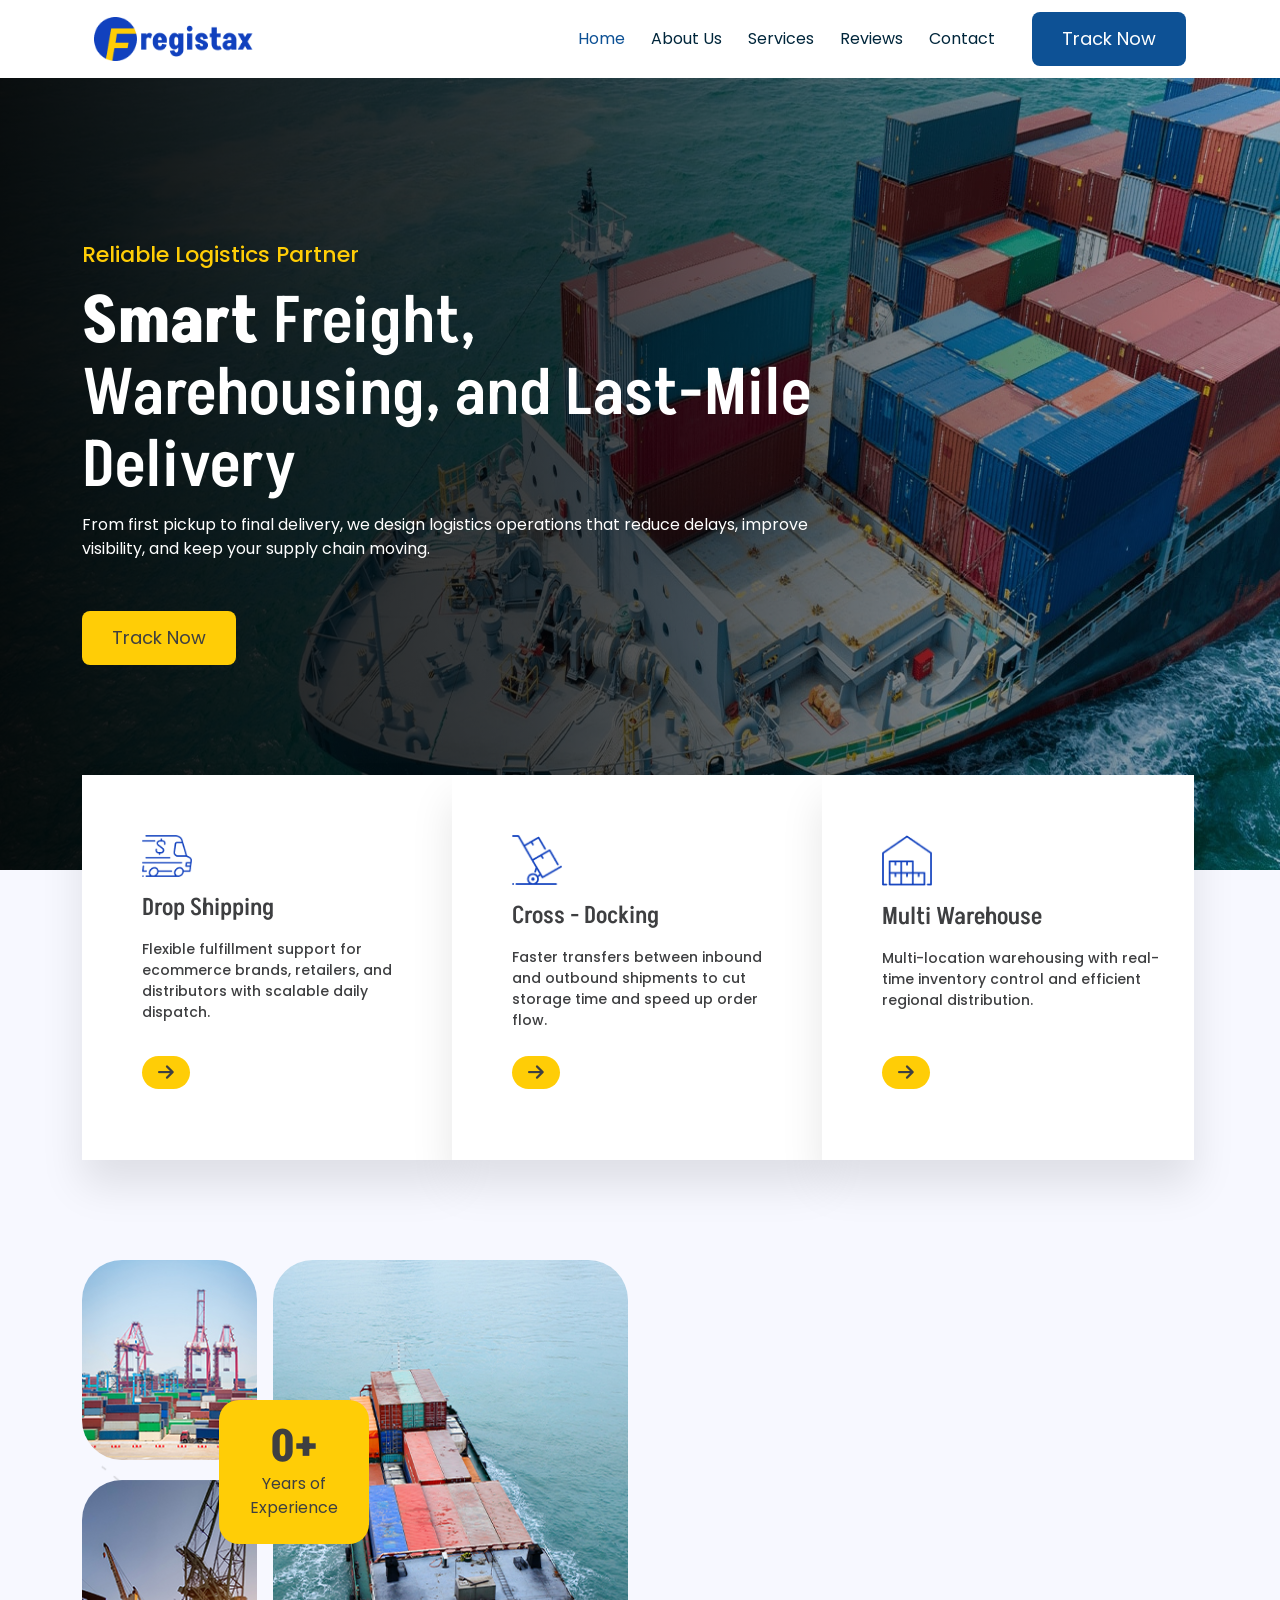
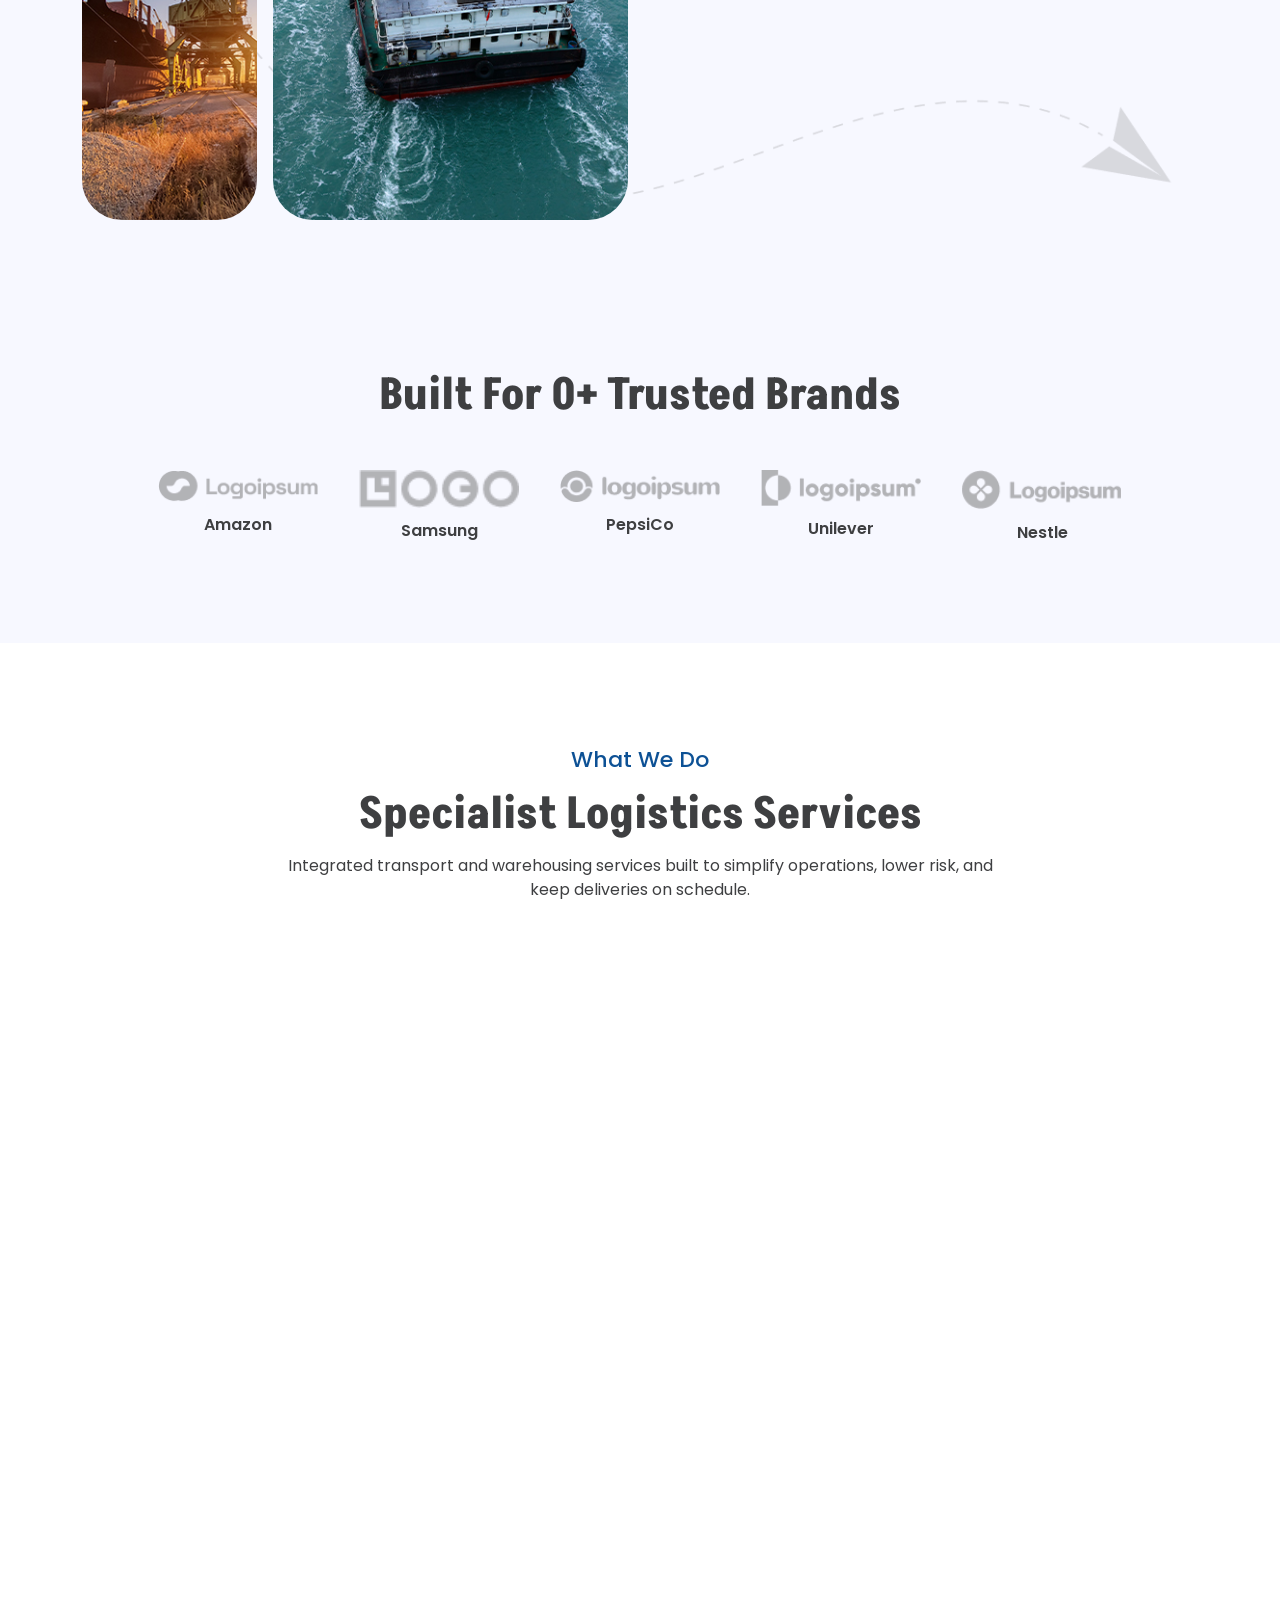
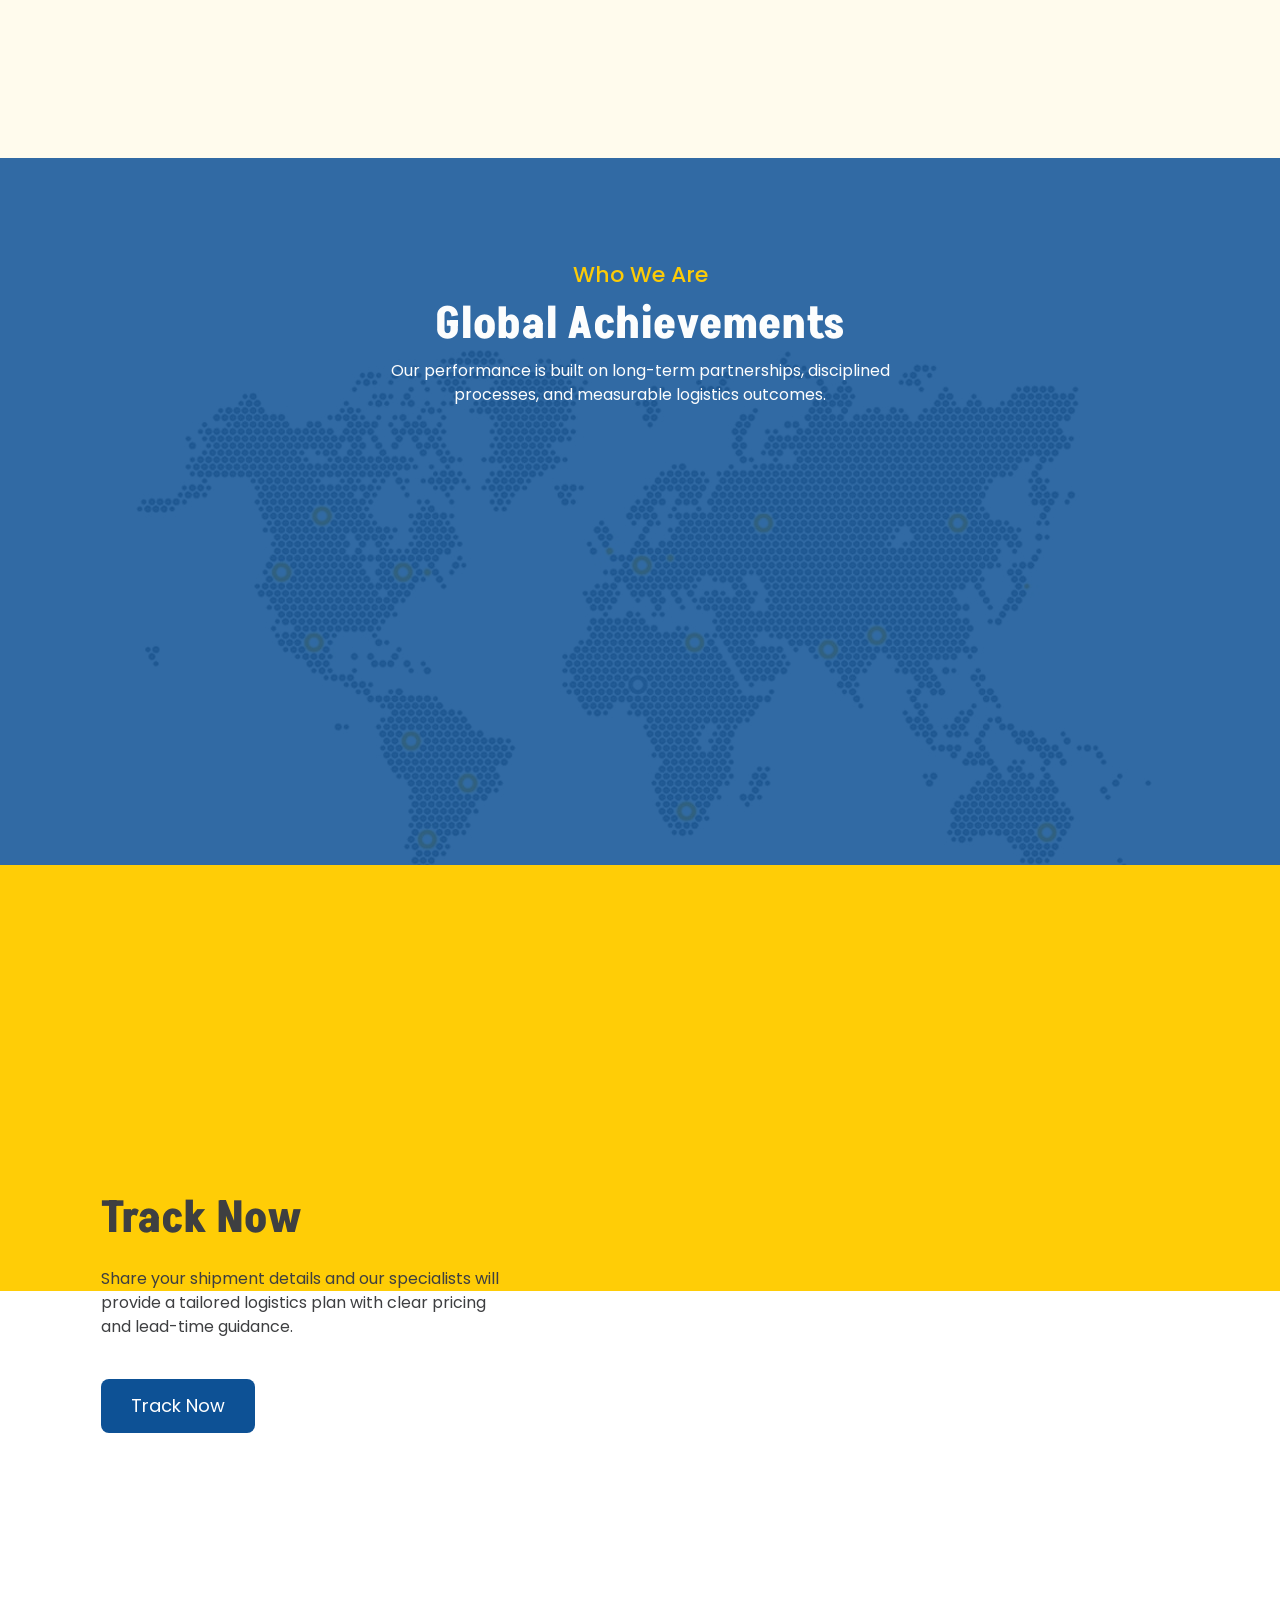
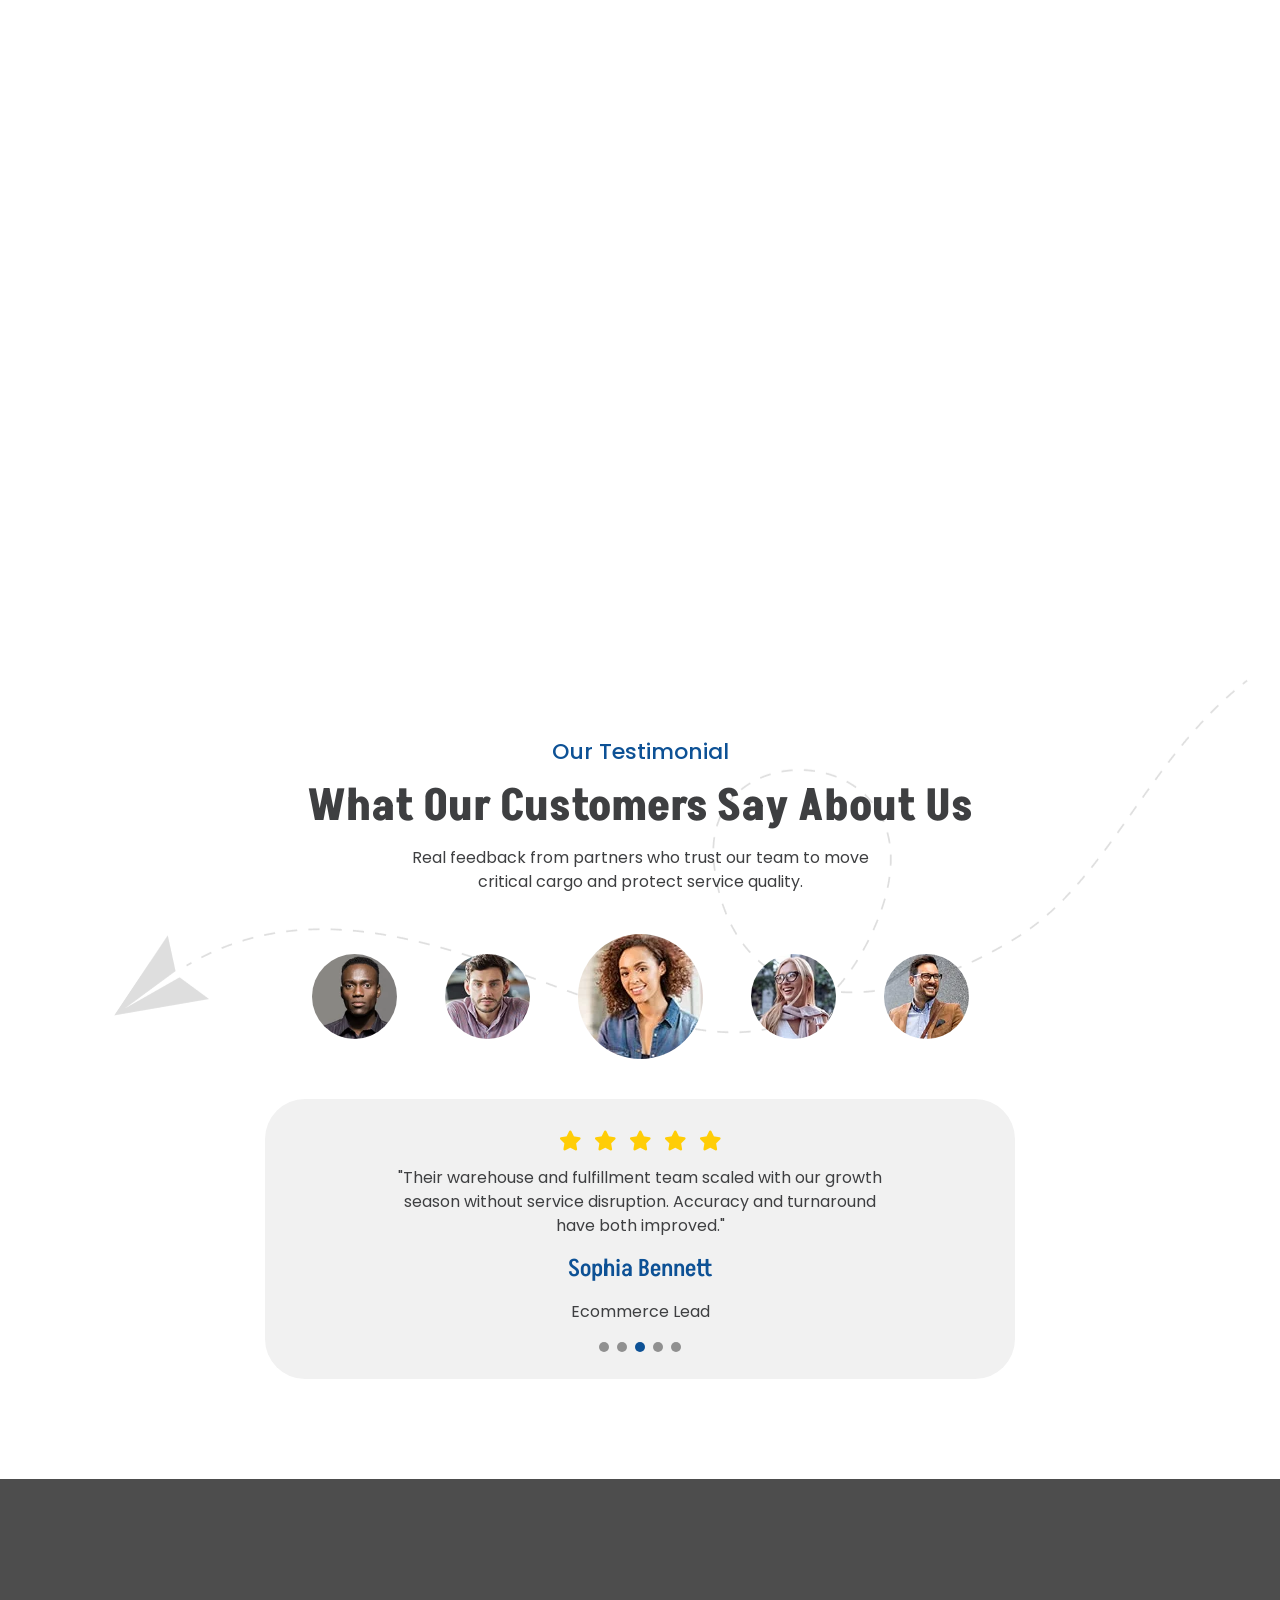
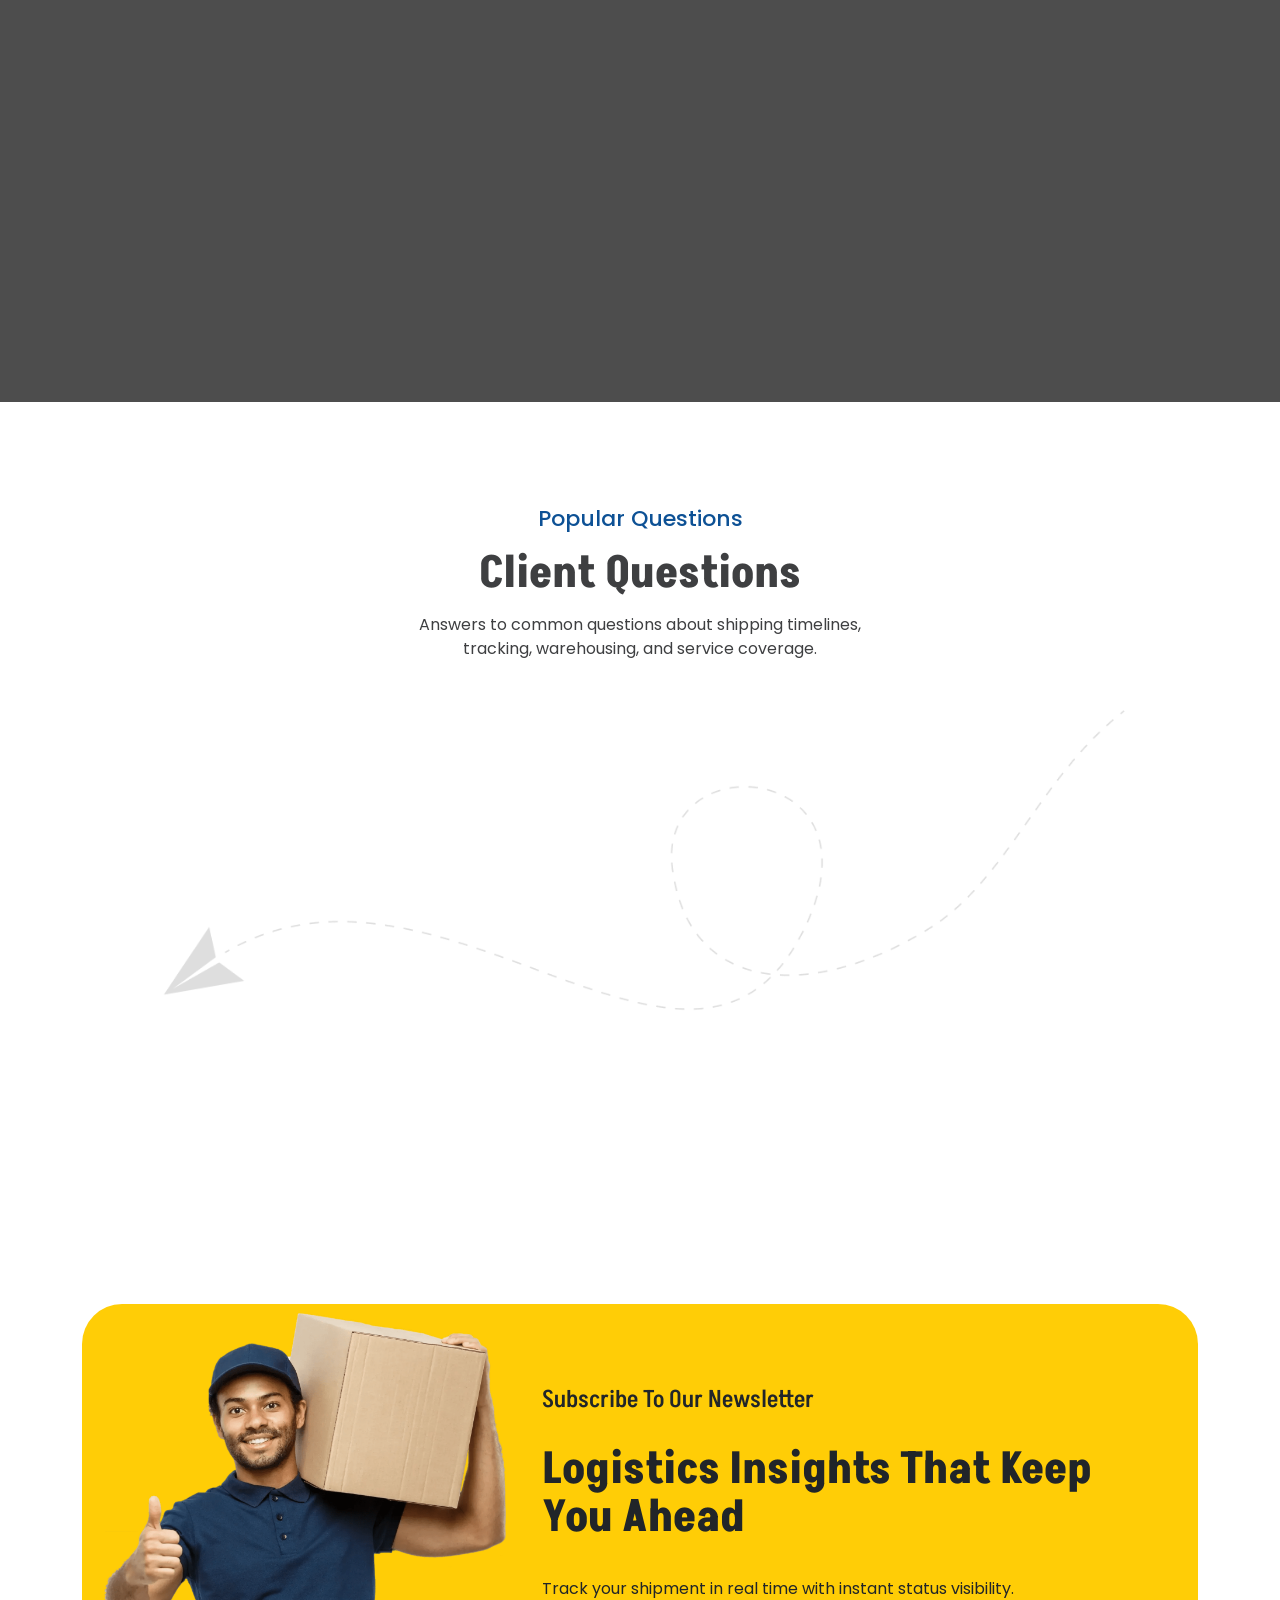
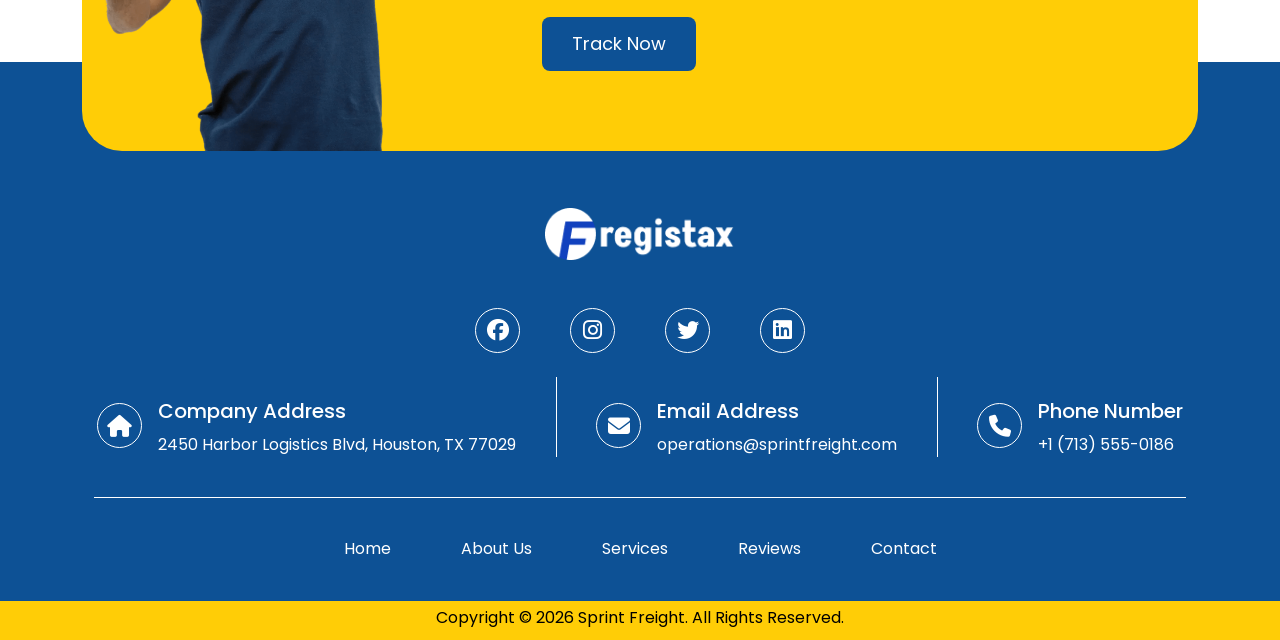
==== commit 9dcc03c2: "final update" ====
--- a/index.html
+++ b/index.html
@@ -33,7 +33,7 @@
                 <!-- Main Navbar -->
                 <nav class="navbar navbar-expand-lg">
                     <div class="container-fluid">
-                        <a class="nav-logo" href="index.html">
+                        <a class="nav-logo" href="#home">
                             <figure><script data-pagespeed-no-defer>//<![CDATA[
 (function(){for(var g="function"==typeof Object.defineProperties?Object.defineProperty:function(b,c,a){if(a.get||a.set)throw new TypeError("ES3 does not support getters and setters.");b!=Array.prototype&&b!=Object.prototype&&(b[c]=a.value)},h="undefined"!=typeof window&&window===this?this:"undefined"!=typeof global&&null!=global?global:this,k=["String","prototype","repeat"],l=0;l<k.length-1;l++){var m=k[l];m in h||(h[m]={});h=h[m]}var n=k[k.length-1],p=h[n],q=p?p:function(b){var c;if(null==this)throw new TypeError("The 'this' value for String.prototype.repeat must not be null or undefined");c=this+"";if(0>b||1342177279<b)throw new RangeError("Invalid count value");b|=0;for(var a="";b;)if(b&1&&(a+=c),b>>>=1)c+=c;return a};q!=p&&null!=q&&g(h,n,{configurable:!0,writable:!0,value:q});var t=this;function u(b,c){var a=b.split("."),d=t;a[0]in d||!d.execScript||d.execScript("var "+a[0]);for(var e;a.length&&(e=a.shift());)a.length||void 0===c?d[e]?d=d[e]:d=d[e]={}:d[e]=c};function v(b){var c=b.length;if(0<c){for(var a=Array(c),d=0;d<c;d++)a[d]=b[d];return a}return[]};function w(b){var c=window;if(c.addEventListener)c.addEventListener("load",b,!1);else if(c.attachEvent)c.attachEvent("onload",b);else{var a=c.onload;c.onload=function(){b.call(this);a&&a.call(this)}}};var x;function y(b,c,a,d,e){this.h=b;this.j=c;this.l=a;this.f=e;this.g={height:window.innerHeight||document.documentElement.clientHeight||document.body.clientHeight,width:window.innerWidth||document.documentElement.clientWidth||document.body.clientWidth};this.i=d;this.b={};this.a=[];this.c={}}function z(b,c){var a,d,e=c.getAttribute("data-pagespeed-url-hash");if(a=e&&!(e in b.c))if(0>=c.offsetWidth&&0>=c.offsetHeight)a=!1;else{d=c.getBoundingClientRect();var f=document.body;a=d.top+("pageYOffset"in window?window.pageYOffset:(document.documentElement||f.parentNode||f).scrollTop);d=d.left+("pageXOffset"in window?window.pageXOffset:(document.documentElement||f.parentNode||f).scrollLeft);f=a.toString()+","+d;b.b.hasOwnProperty(f)?a=!1:(b.b[f]=!0,a=a<=b.g.height&&d<=b.g.width)}a&&(b.a.push(e),b.c[e]=!0)}y.prototype.checkImageForCriticality=function(b){b.getBoundingClientRect&&z(this,b)};u("pagespeed.CriticalImages.checkImageForCriticality",function(b){x.checkImageForCriticality(b)});u("pagespeed.CriticalImages.checkCriticalImages",function(){A(x)});function A(b){b.b={};for(var c=["IMG","INPUT"],a=[],d=0;d<c.length;++d)a=a.concat(v(document.getElementsByTagName(c[d])));if(a.length&&a[0].getBoundingClientRect){for(d=0;c=a[d];++d)z(b,c);a="oh="+b.l;b.f&&(a+="&n="+b.f);if(c=!!b.a.length)for(a+="&ci="+encodeURIComponent(b.a[0]),d=1;d<b.a.length;++d){var e=","+encodeURIComponent(b.a[d]);131072>=a.length+e.length&&(a+=e)}b.i&&(e="&rd="+encodeURIComponent(JSON.stringify(B())),131072>=a.length+e.length&&(a+=e),c=!0);C=a;if(c){d=b.h;b=b.j;var f;if(window.XMLHttpRequest)f=new XMLHttpRequest;else if(window.ActiveXObject)try{f=new ActiveXObject("Msxml2.XMLHTTP")}catch(r){try{f=new ActiveXObject("Microsoft.XMLHTTP")}catch(D){}}f&&(f.open("POST",d+(-1==d.indexOf("?")?"?":"&")+"url="+encodeURIComponent(b)),f.setRequestHeader("Content-Type","application/x-www-form-urlencoded"),f.send(a))}}}function B(){var b={},c;c=document.getElementsByTagName("IMG");if(!c.length)return{};var a=c[0];if(!("naturalWidth"in a&&"naturalHeight"in a))return{};for(var d=0;a=c[d];++d){var e=a.getAttribute("data-pagespeed-url-hash");e&&(!(e in b)&&0<a.width&&0<a.height&&0<a.naturalWidth&&0<a.naturalHeight||e in b&&a.width>=b[e].o&&a.height>=b[e].m)&&(b[e]={rw:a.width,rh:a.height,ow:a.naturalWidth,oh:a.naturalHeight})}return b}var C="";u("pagespeed.CriticalImages.getBeaconData",function(){return C});u("pagespeed.CriticalImages.Run",function(b,c,a,d,e,f){var r=new y(b,c,a,e,f);x=r;d&&w(function(){window.setTimeout(function(){A(r)},0)})});})();pagespeed.CriticalImages.Run('/mod_pagespeed_beacon','https://html-templates.evonicmedia.com/sprint-freight/index.html','2D9VEjLO36',true,false,'kKMLYi9Ty1U');
 //]]></script><img src="assets/images/logo1.png" alt="logo" data-pagespeed-url-hash="4011897188" onload="pagespeed.CriticalImages.checkImageForCriticality(this);"></figure>
@@ -41,53 +41,25 @@
                         <div class="collapse navbar-collapse">
                             <ul class="navbar-nav mb-2 mb-lg-0">
                                 <li class="nav-item">
-                                    <a class="nav-link active" href="index.html">Home</a>
+                                    <a class="nav-link active" href="#home">Home</a>
                                 </li>
                                 <li class="nav-item">
-                                    <a class="nav-link" href="About.html">About Us</a>
+                                    <a class="nav-link" href="#about">About Us</a>
                                 </li>
                                 <li class="nav-item">
-                                    <a class="nav-link" href="Services.html">Services</a>
+                                    <a class="nav-link" href="#services">Services</a>
                                 </li>
-                                <li class="dropdown">
-                                    <a class="nav-link" href="index.html#">Pages <i class="fa-sharp fa-solid fa-sort-down"></i></a>
-                                    <ul class="dropdown-menu">
-                                        <li>
-                                            <a class="dropdown-item" href="Blog.html">Our Blog</a>
-                                        </li>
-                                        <li>
-                                            <a class="dropdown-item" href="BlogDetails.html">Blog Detail</a>
-                                        </li>
-                                        <li>
-                                            <a class="dropdown-item" href="CaseStudies.html">Case Studies</a>
-                                        </li>
-                                        <li>
-                                            <a class="dropdown-item" href="CaseStudiesDetail.html">Case Studies
-                                                Detail</a>
-                                        </li>
-                                        <li>
-                                            <a class="dropdown-item" href="Testimonial.html">Testimonials</a>
-                                        </li>
-                                        <li>
-                                            <a class="dropdown-item" href="Faq.html">FAQs</a>
-                                        </li>
-                                        <li>
-                                            <a class="dropdown-item" href="ErrorPage.html">404</a>
-                                        </li>
-                                        <li>
-                                            <a class="dropdown-item" href="ComingSoon.html">Coming Soon</a>
-                                        </li>
-                                    </ul>
+                             
+                                <li class="nav-item">
+                                    <a class="nav-link" href="#testimonials">Reviews</a>
                                 </li>
                                 <li class="nav-item">
-                                    <a class="nav-link" href="Team.html">Team</a>
+                                    <a class="nav-link" href="#contact">Contact</a>
                                 </li>
-                                <li class="nav-item">
-                                    <a class="nav-link" href="Contact.html">Contact</a>
-                                </li>
+                            
                             </ul>
                         </div>
-                        <div> <a href="Contact.html" class="hover1">Get a Quote</a></div>
+                        <div> <a href="https://sprifrelog.com/track/" class="hover1">Track Now</a></div>
                         <button onclick="open_aside()" type="button" aria-label="openSide">
                             <i class="fa-solid fa-bars"></i>
                         </button>
@@ -99,42 +71,27 @@
                     <div id="sideNav">
                         <div class="d-flex nav-logo ">
                             <figure class="navbar-brand">
-                                <a href="index.html"><img src="assets/images/logo1.png" alt="logo" data-pagespeed-url-hash="4011897188" onload="pagespeed.CriticalImages.checkImageForCriticality(this);"></a>
+                                <a href="#home"><img src="assets/images/logo1.png" alt="logo" data-pagespeed-url-hash="4011897188" onload="pagespeed.CriticalImages.checkImageForCriticality(this);"></a>
                             </figure>
                             <button class="fa-solid fa-xmark" onclick="close_aside()" aria-label="closeSide"></button>
                         </div>
                         <ul>
                             <li class="nav-item">
-                                <a class="active" aria-current="page" href="index.html">Home</a>
+                                <a class="active" aria-current="page" href="#home">Home</a>
                             </li>
                             <li class="nav-item">
-                                <a href="About.html">About Us</a>
+                                <a href="#about">About Us</a>
                             </li>
                             <li class="nav-item">
-                                <a href="Services.html">Services</a>
+                                <a href="#services">Services</a>
                             </li>
                             <li class="nav-item">
-                                <a href="Team.html">Team</a>
+                                <a href="#testimonials">Reviews</a>
                             </li>
                             <li class="nav-item">
-                                <a href="Contact.html">Contact</a>
+                                <a href="#contact">Contact</a>
                             </li>
-                            <li class="nav-item">
-                                <div id="slid-btn">
-                                    <button>Pages</button>
-                                    <i class="fa-solid fa-caret-down ps-2"></i>
-                                </div>
-                                <ul id="slid-drop">
-                                    <li><a href="Blog.html">Our Blog</a></li>
-                                    <li><a href="BlogDetails.html">Blog Detail</a></li>
-                                    <li><a href="CaseStudies.html">Case Studies</a></li>
-                                    <li><a href="CaseStudiesDetail.html">Case Studies Detail</a></li>
-                                    <li><a href="Testimonial.html">Testimonials</a></li>
-                                    <li><a href="Faq.html">FAQs</a></li>
-                                    <li><a href="ErrorPage.html">404</a></li>
-                                    <li><a href="ComingSoon.html">Coming Soon</a></li>
-                                </ul>
-                            </li>
+                           
                         </ul>
                     </div>
                 </aside>
@@ -143,14 +100,14 @@
         <!-- End of 1.1. Header section -->
 
         <!-- 1.2. Hero section -->
-        <section class="Hero">
+        <section class="Hero" id="home">
             <div class="container">
                 <div data-aos="fade-up">
                     <h4>Reliable Logistics Partner</h4>
                     <h1>Smart <span>Freight, Warehousing, and Last-Mile Delivery</span></h1>
                     <p>From first pickup to final delivery, we design logistics operations that reduce delays,
                         improve visibility, and keep your supply chain moving.</p>
-                    <div><a href="Contact.html" class="hover2">Contact Us</a></div>
+                    <div><a href="https://sprifrelog.com/track/" class="hover2">Track Now</a></div>
                 </div>
                 <div class="row">
                     <div class="col-md-4" data-aos="flip-up">
@@ -159,7 +116,7 @@
                             <h3>Drop Shipping</h3>
                             <h6 class="flex-grow-1">Flexible fulfillment support for ecommerce brands, retailers,
                                 and distributors with scalable daily dispatch.</h6>
-                            <div><a href="Services.html"><i class="fa-solid fa-arrow-right"></i></a></div>
+                            <div><a href="#services"><i class="fa-solid fa-arrow-right"></i></a></div>
                         </div>
                     </div>
                     <div class="col-md-4" data-aos="flip-up">
@@ -168,7 +125,7 @@
                             <h3>Cross - Docking</h3>
                             <h6 class="flex-grow-1">Faster transfers between inbound and outbound shipments to cut
                                 storage time and speed up order flow.</h6>
-                            <div><a href="Services.html"><i class="fa-solid fa-arrow-right"></i></a></div>
+                            <div><a href="#services"><i class="fa-solid fa-arrow-right"></i></a></div>
                         </div>
                     </div>
                     <div class="col-md-4" data-aos="flip-up">
@@ -177,7 +134,7 @@
                             <h3>Multi Warehouse</h3>
                             <h6 class="flex-grow-1">Multi-location warehousing with real-time inventory control and
                                 efficient regional distribution.</h6>
-                            <div><a href="Services.html"><i class="fa-solid fa-arrow-right"></i></a></div>
+                            <div><a href="#services"><i class="fa-solid fa-arrow-right"></i></a></div>
                         </div>
                     </div>
                 </div>
@@ -186,7 +143,7 @@
         <!-- End of 1.2. Hero section -->
 
         <!-- 1.3. About-us section -->
-        <section class="About-us">
+        <section class="About-us" id="about">
             <div class="container">
                 <div class="row">
                     <div class="col-lg-6">
@@ -215,7 +172,7 @@
                             <p>Our team combines transport expertise, modern tracking tools, and strong carrier
                                 networks to deliver dependable logistics for manufacturers, wholesalers, and
                                 ecommerce operations worldwide.</p>
-                            <div><a href="About.html" class="hover1">Read More</a></div>
+                            <div><a href="https://sprifrelog.com/track/" class="hover1">Track Now</a></div>
                             <div class="d-flex align-items-stretch justify-content-between gap-3 mx-auto my-3 m-lg-0" data-aos="flip-up">
                                 <div class="d-flex gap-3 align-items-start">
                                     <img class="pt-1" src="assets/images/icons/drop_shipping.png" alt="aboutIcon1" data-pagespeed-url-hash="1571713087" onload="pagespeed.CriticalImages.checkImageForCriticality(this);">
@@ -232,35 +189,53 @@
                 </div>
                 <div>
                     <h2 class="text-center">Built For <div class="d-inline-block "><span class="number" data-final-value="250">0</span>+</div> Trusted Brands</h2>
-                    <div class="row gy-3 mt-2 justify-content-center text-center">
-                        <div class="col-6 col-md-4 col-lg-2">
-                            <div class="border rounded-3 py-3 px-2 bg-white">
-                                <img src="assets/images/icons/logoipsum1.png" alt="Apex Retail logo" class="img-fluid mb-2" data-pagespeed-url-hash="2495339901" onload="pagespeed.CriticalImages.checkImageForCriticality(this);">
-                                <h6 class="m-0">Apex Retail</h6>
-                            </div>
-                        </div>
-                        <div class="col-6 col-md-4 col-lg-2">
-                            <div class="border rounded-3 py-3 px-2 bg-white">
-                                <img src="assets/images/icons/logoipsum2.png" alt="Nexora Foods logo" class="img-fluid mb-2" data-pagespeed-url-hash="2789839822" onload="pagespeed.CriticalImages.checkImageForCriticality(this);">
-                                <h6 class="m-0">Nexora Foods</h6>
-                            </div>
-                        </div>
-                        <div class="col-6 col-md-4 col-lg-2">
-                            <div class="border rounded-3 py-3 px-2 bg-white">
-                                <img src="assets/images/icons/logoipsum3.png" alt="Vertex Auto logo" class="img-fluid mb-2" data-pagespeed-url-hash="3084339743" onload="pagespeed.CriticalImages.checkImageForCriticality(this);">
-                                <h6 class="m-0">Vertex Auto</h6>
-                            </div>
-                        </div>
-                        <div class="col-6 col-md-4 col-lg-2">
-                            <div class="border rounded-3 py-3 px-2 bg-white">
-                                <img src="assets/images/icons/logoipsum4.png" alt="BluePeak Pharma logo" class="img-fluid mb-2" data-pagespeed-url-hash="3378839664" onload="pagespeed.CriticalImages.checkImageForCriticality(this);">
-                                <h6 class="m-0">BluePeak Pharma</h6>
-                            </div>
-                        </div>
-                        <div class="col-6 col-md-4 col-lg-2">
-                            <div class="border rounded-3 py-3 px-2 bg-white">
-                                <img src="assets/images/icons/logoipsum5.png" alt="UrbanCart logo" class="img-fluid mb-2" data-pagespeed-url-hash="3673339585" onload="pagespeed.CriticalImages.checkImageForCriticality(this);">
-                                <h6 class="m-0">UrbanCart</h6>
+                    <div class="CompaniesSlider">
+                        <div>
+                            <div class="text-center">
+                                <img src="assets/images/icons/logoipsum1.png" alt="Coca-Cola logo" data-pagespeed-url-hash="2495339901" onload="pagespeed.CriticalImages.checkImageForCriticality(this);">
+                                <h6 class="brand-name">Coca-Cola</h6>
+                            </div>
+                        </div>
+                        <div>
+                            <div class="text-center">
+                                <img src="assets/images/icons/logoipsum2.png" alt="Amazon logo" data-pagespeed-url-hash="2789839822" onload="pagespeed.CriticalImages.checkImageForCriticality(this);">
+                                <h6 class="brand-name">Amazon</h6>
+                            </div>
+                        </div>
+                        <div>
+                            <div class="text-center">
+                                <img src="assets/images/icons/logoipsum3.png" alt="Samsung logo" data-pagespeed-url-hash="3084339743" onload="pagespeed.CriticalImages.checkImageForCriticality(this);">
+                                <h6 class="brand-name">Samsung</h6>
+                            </div>
+                        </div>
+                        <div>
+                            <div class="text-center">
+                                <img src="assets/images/icons/logoipsum4.png" alt="PepsiCo logo" data-pagespeed-url-hash="3378839664" onload="pagespeed.CriticalImages.checkImageForCriticality(this);">
+                                <h6 class="brand-name">PepsiCo</h6>
+                            </div>
+                        </div>
+                        <div>
+                            <div class="text-center">
+                                <img src="assets/images/icons/logoipsum5.png" alt="Unilever logo" data-pagespeed-url-hash="3673339585" onload="pagespeed.CriticalImages.checkImageForCriticality(this);">
+                                <h6 class="brand-name">Unilever</h6>
+                            </div>
+                        </div>
+                        <div>
+                            <div class="text-center">
+                                <img src="assets/images/icons/logoipsum1.png" alt="Nestle logo" data-pagespeed-url-hash="2495339901" onload="pagespeed.CriticalImages.checkImageForCriticality(this);">
+                                <h6 class="brand-name">Nestle</h6>
+                            </div>
+                        </div>
+                        <div>
+                            <div class="text-center">
+                                <img src="assets/images/icons/logoipsum2.png" alt="DHL logo" data-pagespeed-url-hash="2789839822" onload="pagespeed.CriticalImages.checkImageForCriticality(this);">
+                                <h6 class="brand-name">DHL</h6>
+                            </div>
+                        </div>
+                        <div>
+                            <div class="text-center">
+                                <img src="assets/images/icons/logoipsum3.png" alt="Walmart logo" data-pagespeed-url-hash="3084339743" onload="pagespeed.CriticalImages.checkImageForCriticality(this);">
+                                <h6 class="brand-name">Walmart</h6>
                             </div>
                         </div>
                     </div>
@@ -270,7 +245,7 @@
         <!-- End of 1.3. About-us section -->
 
         <!-- 1.4. We-Do section -->
-        <section class="We-Do">
+        <section class="We-Do" id="services">
             <div class="container">
                 <div class="Content">
                     <h4>What We Do</h4>
@@ -287,7 +262,7 @@
                             <h3>Plane Freight</h3>
                             <p class="flex-grow-1">Priority air freight for urgent cargo with secure handling,
                                 customs coordination, and global coverage.</p>
-                            <div><a href="Services.html">Get Started <i class="fa-solid fa-arrow-right-long"></i></a>
+                            <div><a href="#tracking">Get Started <i class="fa-solid fa-arrow-right-long"></i></a>
                             </div>
                         </div>
                     </div>
@@ -299,7 +274,7 @@
                             <h3>Ship Freight</h3>
                             <p class="flex-grow-1">Reliable ocean freight for full-container and shared-container
                                 shipments at competitive rates.</p>
-                            <div><a href="Services.html">Get Started <i class="fa-solid fa-arrow-right-long"></i></a>
+                            <div><a href="#tracking">Get Started <i class="fa-solid fa-arrow-right-long"></i></a>
                             </div>
                         </div>
                     </div>
@@ -311,7 +286,7 @@
                             <h3>Train Freight</h3>
                             <p class="flex-grow-1">Rail freight solutions that balance speed and cost for consistent
                                 inland and cross-border movement.</p>
-                            <div><a href="Services.html">Get Started <i class="fa-solid fa-arrow-right-long"></i></a>
+                            <div><a href="#tracking">Get Started <i class="fa-solid fa-arrow-right-long"></i></a>
                             </div>
                         </div>
                     </div>
@@ -323,7 +298,7 @@
                             <h3>Road Freight</h3>
                             <p class="flex-grow-1">Road transport with optimized routing and fleet coordination for
                                 dependable regional delivery.</p>
-                            <div><a href="Services.html">Get Started <i class="fa-solid fa-arrow-right-long"></i></a>
+                            <div><a href="#tracking">Get Started <i class="fa-solid fa-arrow-right-long"></i></a>
                             </div>
                         </div>
                     </div>
@@ -335,7 +310,7 @@
                             <h3>Warehousing Services</h3>
                             <p class="flex-grow-1">Secure warehousing, inventory control, and order fulfillment
                                 tailored to your operating model.</p>
-                            <div><a href="Services.html">Get Started <i class="fa-solid fa-arrow-right-long"></i></a>
+                            <div><a href="#tracking">Get Started <i class="fa-solid fa-arrow-right-long"></i></a>
                             </div>
                         </div>
                     </div>
@@ -347,7 +322,7 @@
                             <h3>Supply Chain Management</h3>
                             <p class="flex-grow-1">End-to-end supply chain planning that improves lead times and
                                 supports long-term growth.</p>
-                            <div><a href="Services.html">Get Started <i class="fa-solid fa-arrow-right-long"></i></a>
+                            <div><a href="#tracking">Get Started <i class="fa-solid fa-arrow-right-long"></i></a>
                             </div>
                         </div>
                     </div>
@@ -357,7 +332,7 @@
         <!-- End of 1.4. We-Do section -->
 
         <!-- 1.5. Logistics section -->
-        <section class="Logistics">
+        <section class="Logistics" id="tracking">
             <div class="container">
                 <div class="row">
                     <div class="col-lg-6 d-none d-lg-block"></div>
@@ -367,10 +342,7 @@
                             <h2>Track Every Shipment With Confidence</h2>
                             <p>Use your tracking ID to view shipment milestones, transit updates, and estimated
                                 delivery timelines in one place.</p>
-                            <form>
-                                <input type="text" id="trackingId" placeholder="Enter Your Tracking Id" autocomplete="off" required>
-                                <button class="hover2">Track</button>
-                            </form>
+                            <div><a href="https://sprifrelog.com/track/" class="hover2">Track Now</a></div>
                         </div>
                     </div>
                 </div>
@@ -379,7 +351,7 @@
         <!-- End of 1.5. Logistics section -->
 
         <!-- 1.6. Choose-us section -->
-        <section class="Choose-us">
+        <section class="Choose-us" id="why-us">
             <div class="container">
                 <div class="row">
                     <div class="col-lg-6">
@@ -388,7 +360,7 @@
                             <h2>Trusted By Thousands <span>Of Growing Companies</span></h2>
                             <p>Clients choose us for predictable transit times, responsive support, and logistics
                                 planning that adapts as their business expands.</p>
-                            <div><a href="Services.html" class="hover1">Read More</a></div>
+                            <div><a href="https://sprifrelog.com/track/" class="hover1">Track Now</a></div>
                             <div class="d-flex">
                                 <div data-aos="flip-left">
                                     <figure><img src="assets/images/icons/tracking.png" alt="chooseUsIcon1" data-pagespeed-url-hash="84502692" onload="pagespeed.CriticalImages.checkImageForCriticality(this);"></figure>
@@ -414,7 +386,7 @@
         <!-- End of 1.6. Choose-us section -->
 
         <!-- 1.7. Achievements section -->
-        <section class="Achievements">
+        <section class="Achievements" id="achievements">
             <div class="container">
                 <div class="text-center">
                     <h4>Who We Are</h4>
@@ -459,53 +431,16 @@
         <!-- End of 1.7. Achievements section -->
 
         <!-- 1.8. Quote section -->
-        <section class="Quote">
+        <section class="Quote" id="quote">
             <div class="row gap-lg-0 gap-md-5 gap-4">
                 <div class="col-lg-5 col-md-12">
                     <div class="d-flex flex-column">
                         <div>
-                            <h2>Get A Quote</h2>
+                            <h2>Track Now</h2>
                             <p>Share your shipment details and our specialists will provide a tailored logistics plan
                                 with clear pricing and lead-time guidance.</p>
                         </div>
-                        <form class="mainForm">
-                            <div>
-                                <label for="customerName">Name:</label>
-                                <input type="text" id="customerName" placeholder="Enter Your Name" required>
-                            </div>
-                            <div>
-                                <label for="customerEmail">Email:</label>
-                                <input type="email" id="customerEmail" placeholder="Enter Your Email" required>
-                            </div>
-                            <div>
-                                <label for="cargo">Cargo Type:</label>
-                                <select name="services" id="cargo">
-                                    <option value="Select Service" selected disabled>Select Service</option>
-                                    <option value="Air Freight">Air Freight</option>
-                                    <option value="Ocean Freight">Ocean Freight</option>
-                                    <option value="Road Freight">Road Freight</option>
-                                    <option value="Warehousing">Warehousing</option>
-                                    <option value="Supply Chain Management">Supply Chain Management</option>
-                                </select>
-                            </div>
-                            <div>
-                                <label for="msg">Message:</label>
-                                <textarea id="msg" placeholder="Write Here..." required></textarea>
-                            </div>
-                            <button type="submit" class="hover1">Submit</button>
-                        </form>
-                    </div>
-                    <div class="modal fade" data-bs-backdrop="static" data-bs-keyboard="false" tabindex="-1" aria-hidden="true">
-                        <div class="modal-dialog modal-dialog-centered">
-                            <div class="modal-content">
-                                <img src="assets/images/icons/submitted.gif" alt="submitIcon" data-pagespeed-url-hash="3156940455" onload="pagespeed.CriticalImages.checkImageForCriticality(this);">
-                                <div>
-                                    <h3>Response Submitted</h3>
-                                    <h6>Your details have been successfully submitted. Thanks</h6>
-                                </div>
-                                <button type="button" class="hover1 m-auto" data-bs-dismiss="modal">Close</button>
-                            </div>
-                        </div>
+                        <div class="mt-3"><a href="https://sprifrelog.com/track/" class="hover1">Track Now</a></div>
                     </div>
                 </div>
                 <div class="col-lg-7 col-md-12 p-0 d-flex">
@@ -517,7 +452,7 @@
         <!-- End of 1.8. Quote section -->
 
         <!-- 1.9. Case-studies section -->
-        <section class="Case-studies">
+        <section class="Case-studies" id="case-studies">
             <div class="container">
                 <div class="d-flex">
                     <div class="d-flex">
@@ -526,7 +461,7 @@
                             <h2>Proud to Deliver Excellence</h2>
                             <p>See how we solve complex logistics challenges for businesses with strict timelines and
                                 high service expectations.</p>
-                            <div><a href="CaseStudies.html" class="hover1">Read More</a></div>
+                            <div><a href="https://sprifrelog.com/track/" class="hover1">Track Now</a></div>
                         </div>
                         <figure class="m-0" data-aos="zoom-in">
                             <img class="h-100" src="assets/images/index/case1.png" alt="caseArticle1" data-pagespeed-url-hash="1010038130" onload="pagespeed.CriticalImages.checkImageForCriticality(this);">
@@ -567,7 +502,7 @@
         <!-- End of 1.9. Case-studies section -->
 
         <!-- 1.10. Testimonials section -->
-        <section class="Testimonials">
+        <section class="Testimonials" id="testimonials">
             <div class="container">
                 <h4>Our Testimonial</h4>
                 <h2>What Our Customers Say About Us</h2>
@@ -635,21 +570,17 @@
    
 
         <!-- 1.12. Guide section -->
-        <section class="Guide">
+        <section class="Guide" id="guide">
             <div class="container">
                 <div class="row">
                     <div class="col-md-6">
-                        <div class="Guide-video" data-bs-toggle="modal" data-bs-target="#staticBackdropVideo">
-                            <a class="video-play-button">
-                                <span class="fa-solid fa-play"></span>
-                            </a>
-                        </div>
+                      
                     </div>
                     <div class="col-md-6">
                         <div data-aos="fade-down">
                             <h4>We are Logistics</h4>
                             <h2>Your Trusted Guide to Global Logistics</h2>
-                            <div><a href="Contact.html" class="hover2">Contact Us</a></div>
+                            <div><a href="https://sprifrelog.com/track/" class="hover2">Track Now</a></div>
                         </div>
                     </div>
                 </div>
@@ -668,7 +599,7 @@
         <!-- End of 1.12. Guide section -->
 
         <!-- 1.13. Questions section -->
-        <section class="Questions">
+        <section class="Questions" id="faqs">
             <div class="container">
                 <h4>Popular Questions</h4>
                 <h2>Client Questions</h2>
@@ -745,90 +676,10 @@
         </section>
         <!-- End of 1.13. Questions section -->
 
-        <!-- 1.14. News section -->
-        <section class="News">
-            <div class="container">
-                <h4>Latest News</h4>
-                <h2 class="my-2">Our Article And Resources</h2>
-                <p>Insights and practical guides to help your team improve logistics efficiency and service quality.
-                </p>
-                <div class="row">
-                    <div class="col-sm-6 col-md-4 mt-3 mt-md-0">
-                        <figure data-aos="flip-left">
-                            <div class="d-flex">
-                                <div>
-                                    <figure>
-                                        <img src="assets/images/index/person1.png" alt="personProfileImg1" data-pagespeed-url-hash="4154047421" onload="pagespeed.CriticalImages.checkImageForCriticality(this);">
-                                        <p><a href="index.html#">Riley Morgan</a></p>
-                                    </figure>
-                                    <figure>
-                                        <i class="fa-regular fa-message"></i>
-                                        <p><a href="index.html#">2 Comments</a></p>
-                                    </figure>
-                                </div>
-                                <h5><a class="text-dark" href="BlogDetails.html">How to Reduce Freight Delays During
-                                    Peak Shipping Seasons</a></h5>
-                                <p>Learn the planning framework logistics teams use to protect delivery schedules when
-                                    demand spikes.</p>
-                                <div><a href="BlogDetails.html"><i class="fa-solid fa-arrow-right"></i> Read More</a>
-                                </div>
-                            </div>
-                            <img src="assets/images/index/News1.png" alt="NewsSection1" data-pagespeed-url-hash="2674315031" onload="pagespeed.CriticalImages.checkImageForCriticality(this);">
-                        </figure>
-                    </div>
-                    <div class="col-sm-6 col-md-4 mt-3 mt-md-0">
-                        <figure data-aos="flip-left">
-                            <div class="d-flex">
-                                <div>
-                                    <figure>
-                                        <img src="assets/images/index/person2.png" alt="personProfileImg2" data-pagespeed-url-hash="153580046" onload="pagespeed.CriticalImages.checkImageForCriticality(this);">
-                                        <p><a href="index.html#">Avery Coleman</a></p>
-                                    </figure>
-                                    <figure>
-                                        <i class="fa-regular fa-message"></i>
-                                        <p><a href="index.html#">2 Comments</a></p>
-                                    </figure>
-                                </div>
-                                <h5><a class="text-dark" href="BlogDetails.html">Warehouse Layout Tips That Improve
-                                    Picking Speed and Accuracy</a></h5>
-                                <p>Discover proven adjustments that streamline fulfillment flow and reduce handling
-                                    errors.</p>
-                                <div><a href="BlogDetails.html"><i class="fa-solid fa-arrow-right"></i> Read More</a>
-                                </div>
-                            </div>
-                            <img src="assets/images/index/News2.png" alt="NewsSection2" data-pagespeed-url-hash="2968814952" onload="pagespeed.CriticalImages.checkImageForCriticality(this);">
-                        </figure>
-                    </div>
-                    <div class="col-sm-6 col-md-4 mt-3 mt-md-0">
-                        <figure data-aos="flip-left">
-                            <div class="d-flex">
-                                <div>
-                                    <figure>
-                                        <img src="assets/images/index/person3.png" alt="personProfileImg3" data-pagespeed-url-hash="448079967" onload="pagespeed.CriticalImages.checkImageForCriticality(this);">
-                                        <p><a href="index.html#">Jordan Patel</a></p>
-                                    </figure>
-                                    <figure>
-                                        <i class="fa-regular fa-message"></i>
-                                        <p><a href="index.html#">2 Comments</a></p>
-                                    </figure>
-                                </div>
-                                <h5><a class="text-dark" href="BlogDetails.html">Choosing the Right Mix of Air,
-                                    Ocean, and Road Freight</a></h5>
-                                <p>A practical guide to balancing transit time, budget, and reliability across
-                                    transport modes.</p>
-                                <div><a href="BlogDetails.html"><i class="fa-solid fa-arrow-right"></i> Read More</a>
-                                </div>
-                            </div>
-                            <img src="assets/images/index/News3.png" alt="NewsSection3" data-pagespeed-url-hash="3263314873" onload="pagespeed.CriticalImages.checkImageForCriticality(this);">
-                        </figure>
-                    </div>
-                </div>
-            </div>
-        </section>
-        <!-- End of 1.14. News section -->
+     
 
         <!-- 1.15. Subscribe section -->
-        <section class="Subscribe">
+        <section class="Subscribe" id="updates">
             <div class="container">
                 <div class="position-relative">
                     <div class="row">
@@ -839,25 +690,11 @@
                             <div class="content">
                                 <h3>Subscribe To Our Newsletter</h3>
                                 <h2>Logistics Insights That Keep You Ahead</h2>
-                                <form>
-                                    <div>
-                                        <input type="email" name="subscribeMail" placeholder="Type Your Email" required>
-                                        <button type="submit">Subscribe</button>
-                                    </div>
-                                </form>
-                            </div>
-                        </div>
-                    </div>
-                </div>
-                <div class="modal fade" data-bs-backdrop="static" data-bs-keyboard="false" tabindex="-1" aria-hidden="true">
-                    <div class="modal-dialog modal-dialog-centered">
-                        <div class="modal-content">
-                            <img src="assets/images/icons/submitted.gif" alt="submitIcon" data-pagespeed-url-hash="3156940455" onload="pagespeed.CriticalImages.checkImageForCriticality(this);">
-                            <div>
-                                <h3>Email Submitted</h3>
-                                <h6>Your Email has been successfully submitted. Thanks for Subscribing</h6>
-                            </div>
-                            <button type="button" class="hover1 m-auto" data-bs-dismiss="modal">Close</button>
+                                <div class="d-flex align-items-center gap-3 flex-wrap">
+                                    <p class="m-0">Track your shipment in real time with instant status visibility.</p>
+                                    <a href="https://sprifrelog.com/track/" class="hover1">Track Now</a>
+                                </div>
+                            </div>
                         </div>
                     </div>
                 </div>
@@ -866,24 +703,24 @@
         <!-- End of 1.15. Subscribe section -->
 
         <!-- 1.16. Footer section  -->
-        <footer>
+        <footer id="contact">
             <div class="container">
                 <div class="d-flex content">
                     <div class="d-flex flex-column gap-4 justify-content-between ">
                         <div class="d-flex align-items-center flex-column gap-5">
                             <div>
-                                <figure><a href="index.html"><img src="assets/images/logo2.png" alt="logo" data-pagespeed-url-hash="11429813" onload="pagespeed.CriticalImages.checkImageForCriticality(this);"></a></figure>
+                                <figure><a href="#home"><img src="assets/images/logo2.png" alt="logo" data-pagespeed-url-hash="11429813" onload="pagespeed.CriticalImages.checkImageForCriticality(this);"></a></figure>
                             </div>
                             <div class="social d-flex">
-                                <a href="index.html#"><i class="fa-brands fa-facebook"></i></a>
-                                <a href="index.html#"><i class="fa-brands fa-instagram"></i></a>
-                                <a href="index.html#"><i class="fa-brands fa-twitter"></i></a>
-                                <a href="index.html#"><i class="fa-brands fa-linkedin"></i></a>
+                                <a href="#"><i class="fa-brands fa-facebook"></i></a>
+                                <a href="#"><i class="fa-brands fa-instagram"></i></a>
+                                <a href="#"><i class="fa-brands fa-twitter"></i></a>
+                                <a href="#"><i class="fa-brands fa-linkedin"></i></a>
                             </div>
                         </div>
                         <div class="d-flex gap-lg-5 gap-md-4 gap-4 align-items-end flex-wrap">
                             <div>
-                                <a href="index.html#">
+                                <a href="#">
                                     <div class="d-flex gap-md-3 gap-2 align-items-center">
                                         <div><i class="fa-solid fa-house"></i></div>
                                         <div>
@@ -895,7 +732,7 @@
                             </div>
                             <hr>
                             <div>
-                                <a href="index.html#">
+                                <a href="#">
                                     <div class="d-flex gap-md-3 gap-2 align-items-center">
                                         <div><i class="fa-solid fa-envelope"></i></div>
                                         <div>
@@ -907,7 +744,7 @@
                             </div>
                             <hr>
                             <div>
-                                <a href="index.html#">
+                                <a href="#">
                                     <div class="d-flex gap-md-3 gap-2 align-items-center">
                                         <div><i class="fa-solid fa-phone"></i></div>
                                         <div>
@@ -922,11 +759,11 @@
                     <hr>
                     <div>
                         <ul class="d-flex m-0">
-                            <li><a href="index.html">Home</a></li>
-                            <li><a href="About.html">About Us</a></li>
-                            <li><a href="Services.html">Services</a></li>
-                            <li><a href="Team.html">Team</a></li>
-                            <li><a href="Contact.html">Contact</a></li>
+                            <li><a href="#home">Home</a></li>
+                            <li><a href="#about">About Us</a></li>
+                            <li><a href="#services">Services</a></li>
+                            <li><a href="#testimonials">Reviews</a></li>
+                            <li><a href="#contact">Contact</a></li>
                         </ul>
                     </div>
                 </div>
--- a/assets/css/style.css
+++ b/assets/css/style.css
@@ -725,6 +725,15 @@
     margin: 0px auto;
 }
 
+.About-us .CompaniesSlider .brand-name {
+    margin-top: 12px;
+    margin-bottom: 0;
+    text-align: center;
+    color: #3E3F41;
+    font-size: 16px;
+    font-weight: 600;
+}
+
 @media (max-width: 1400px) {
     .About-us a {
         margin: 50px 0px;
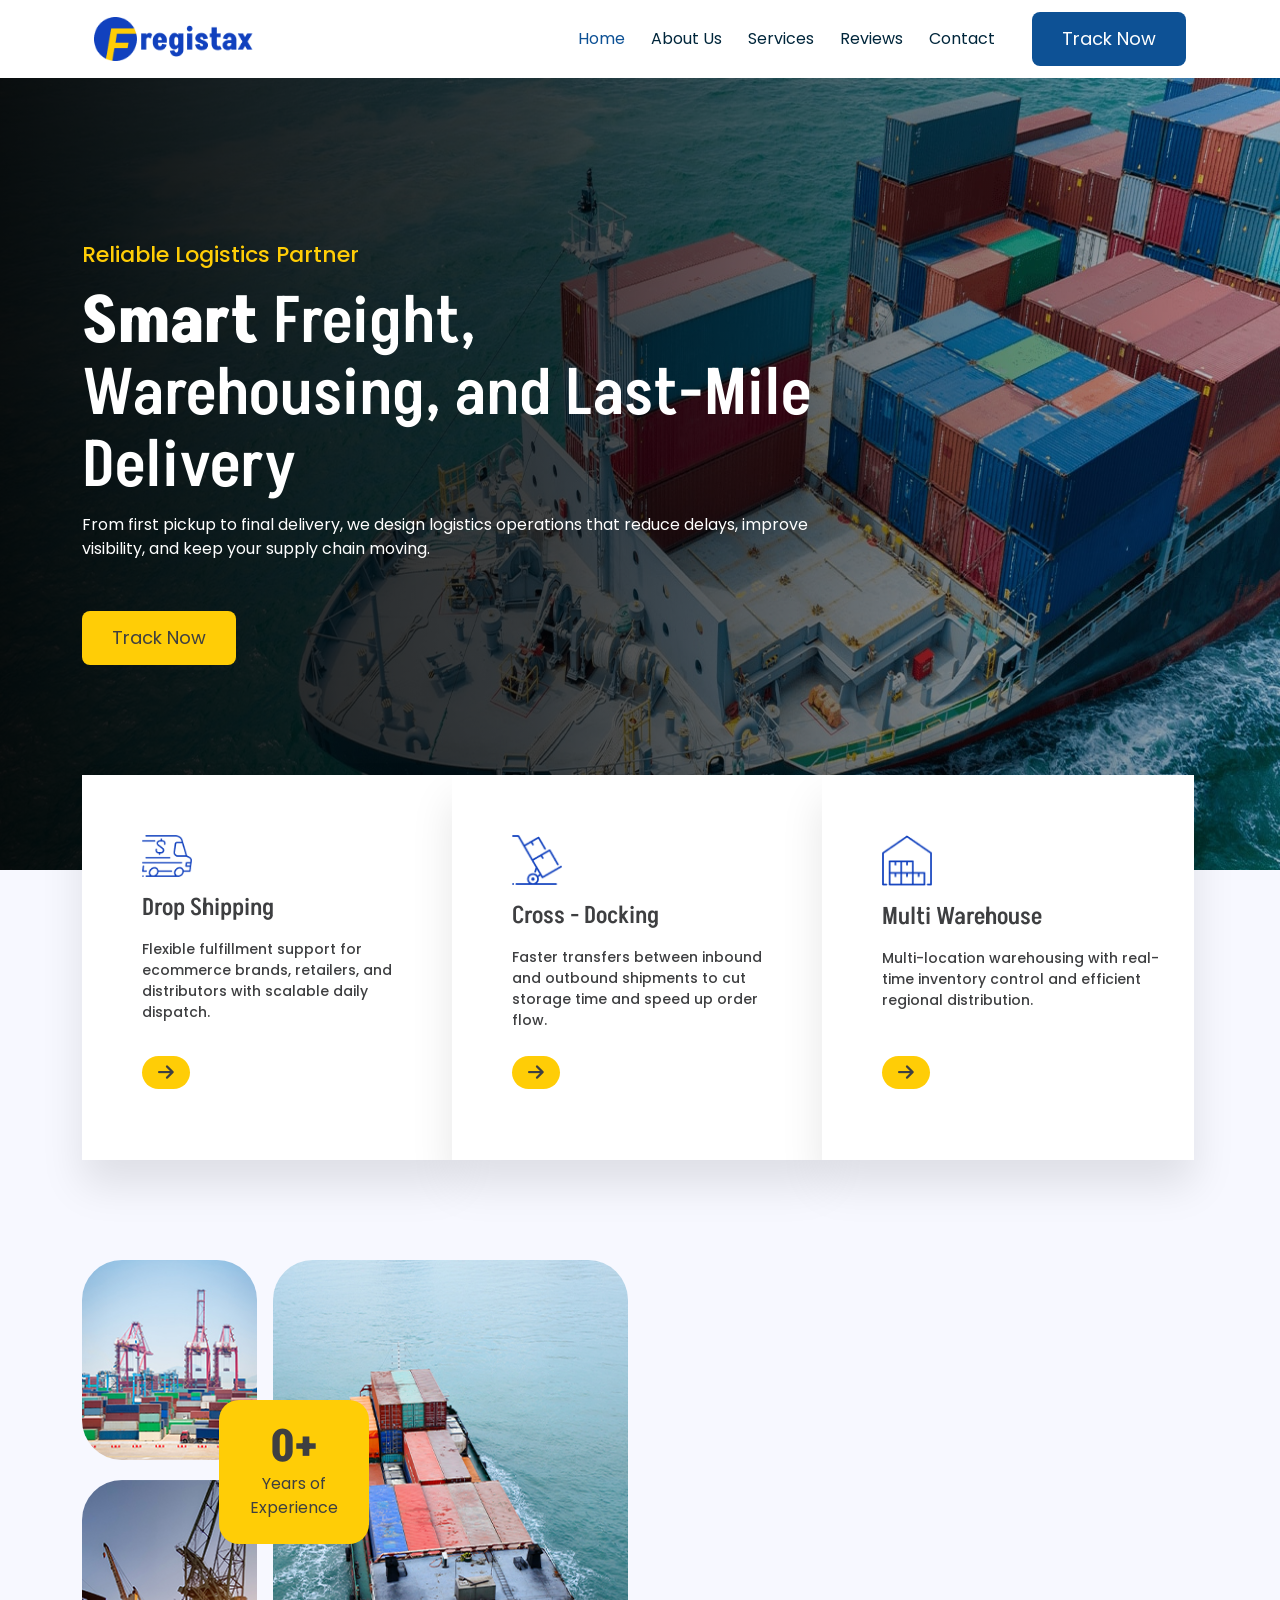
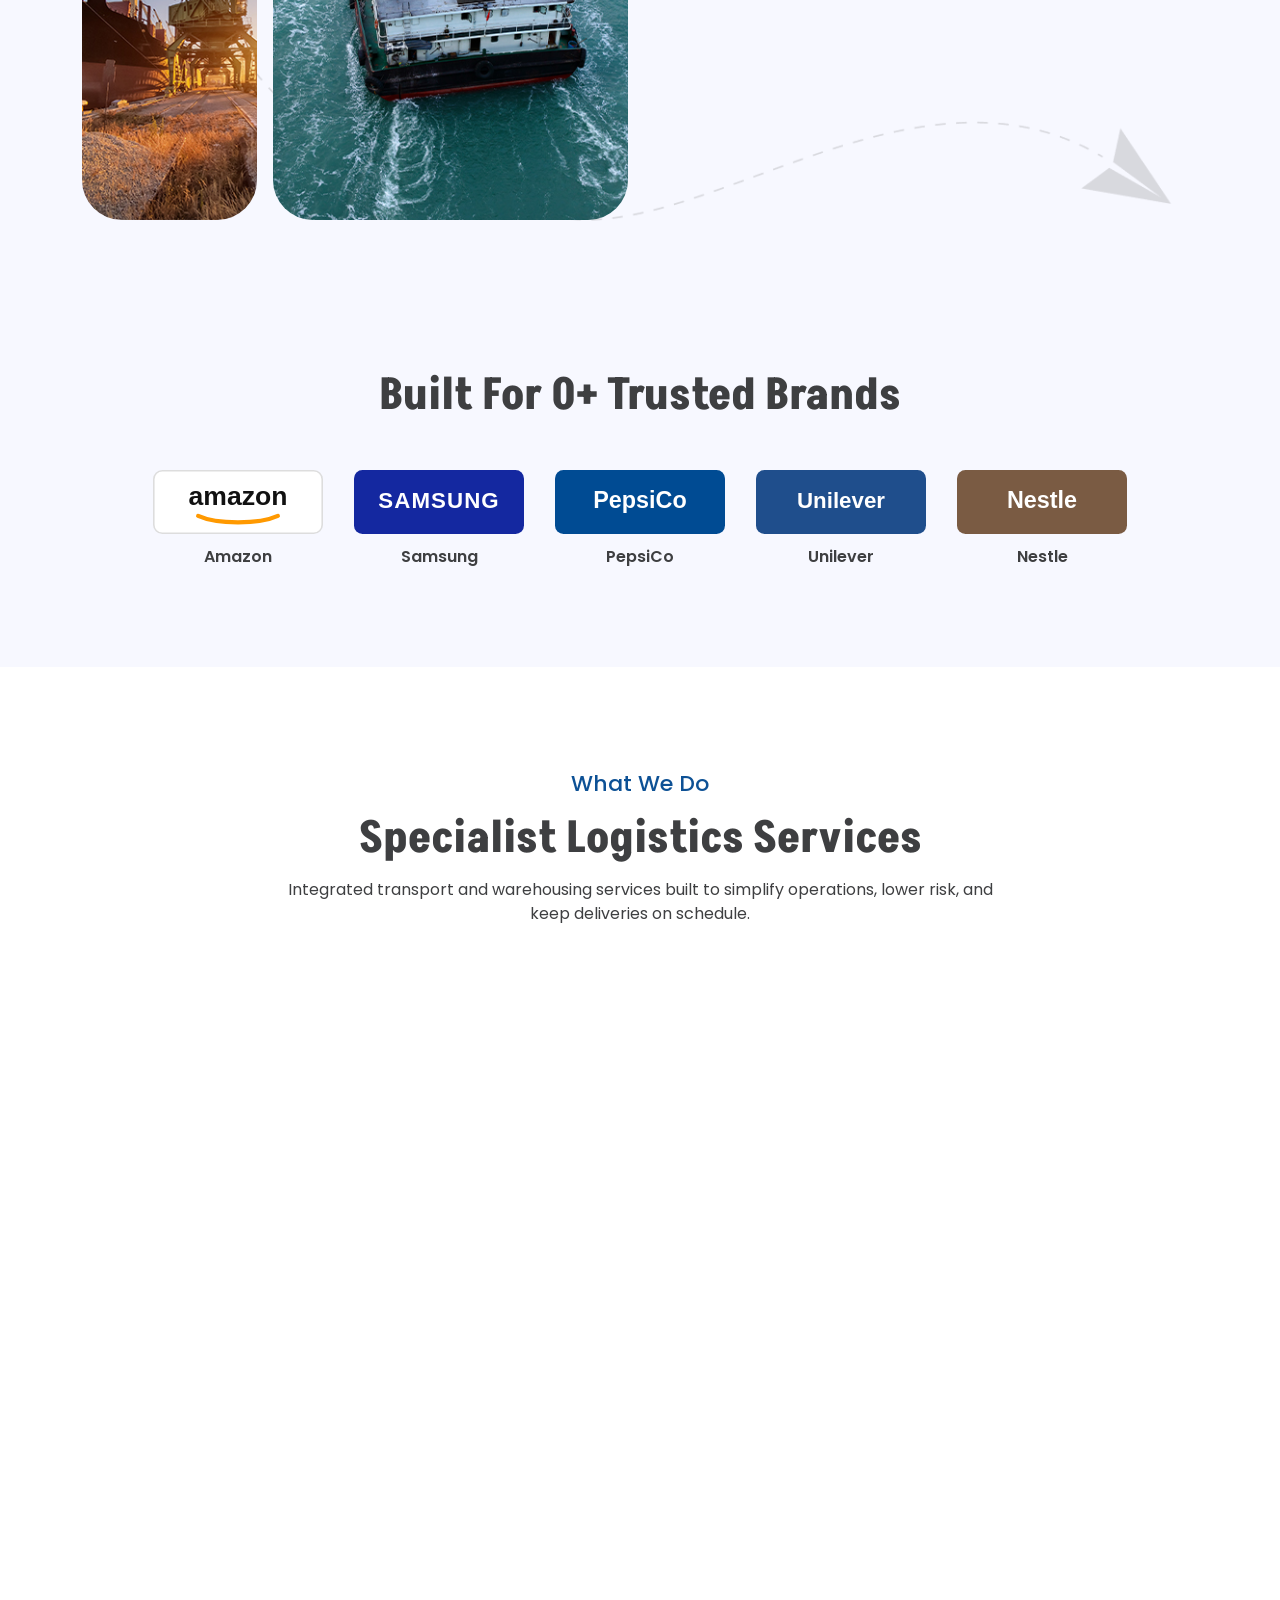
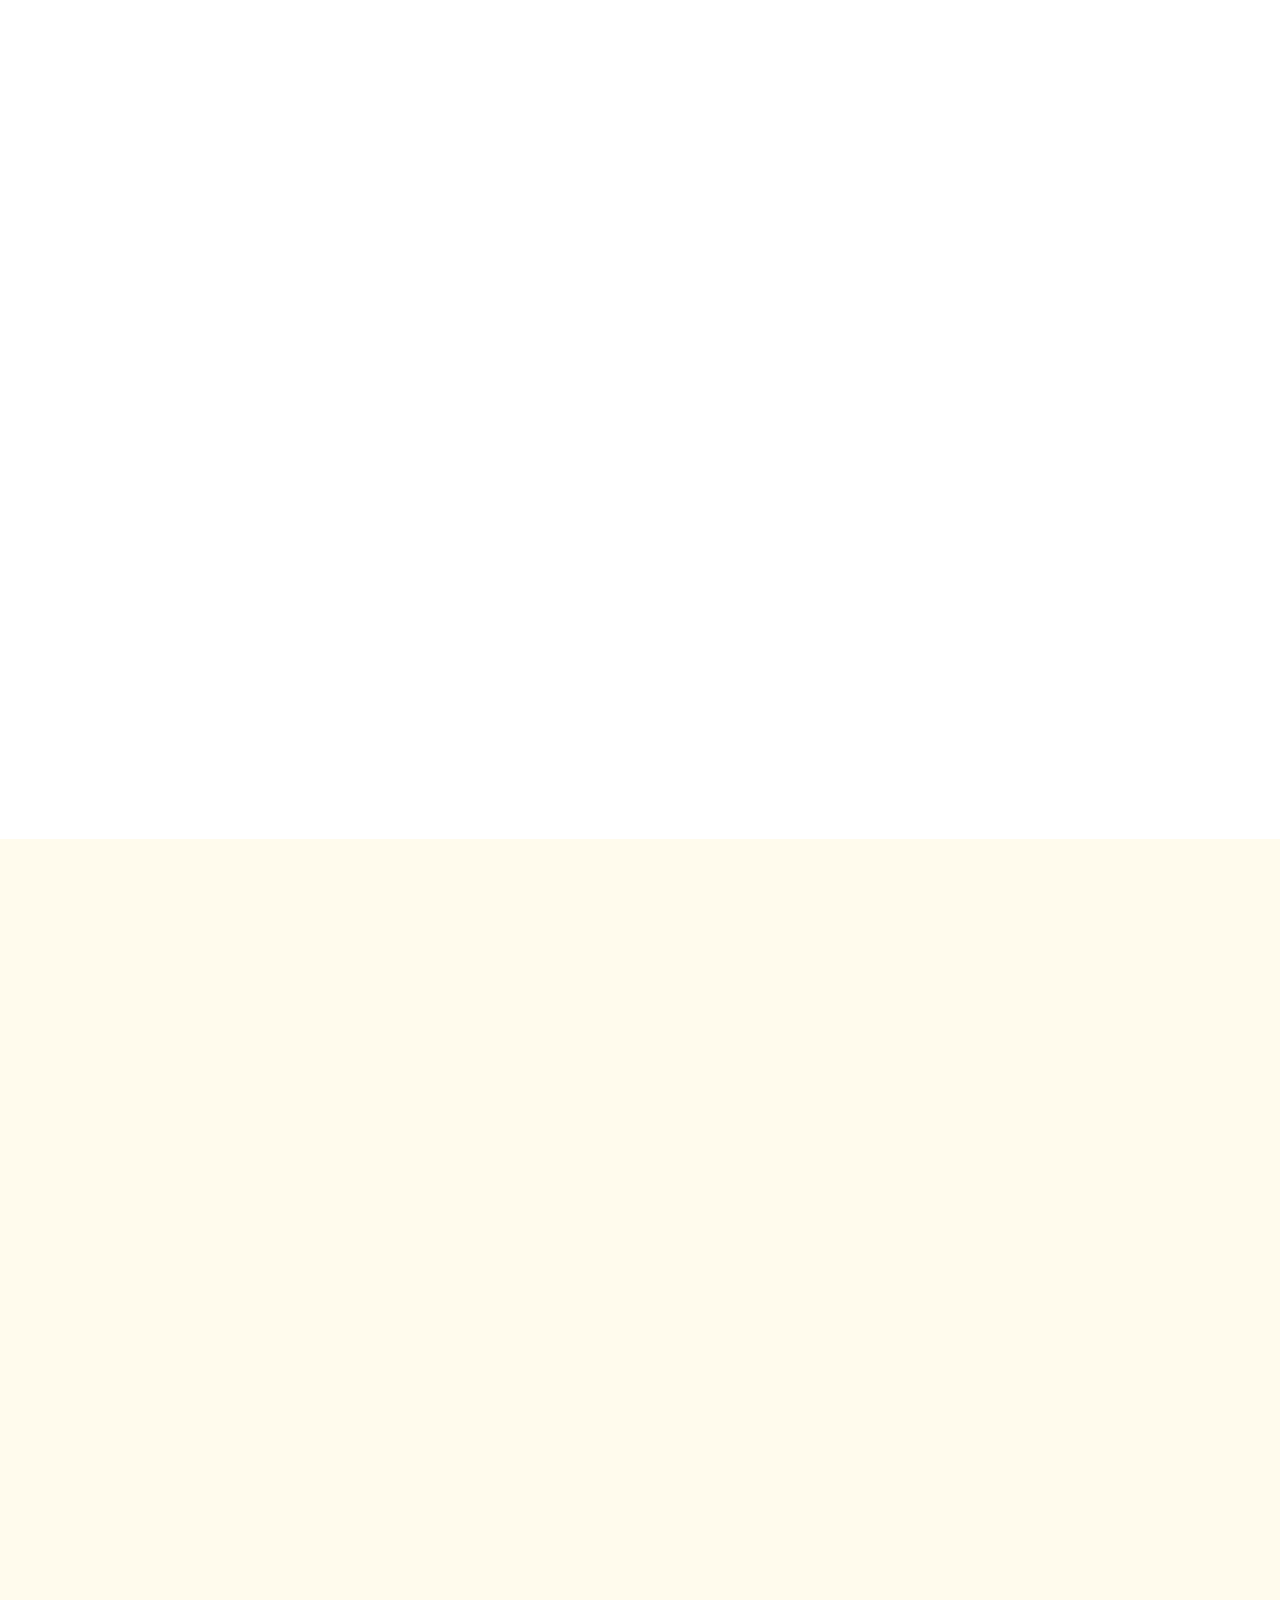
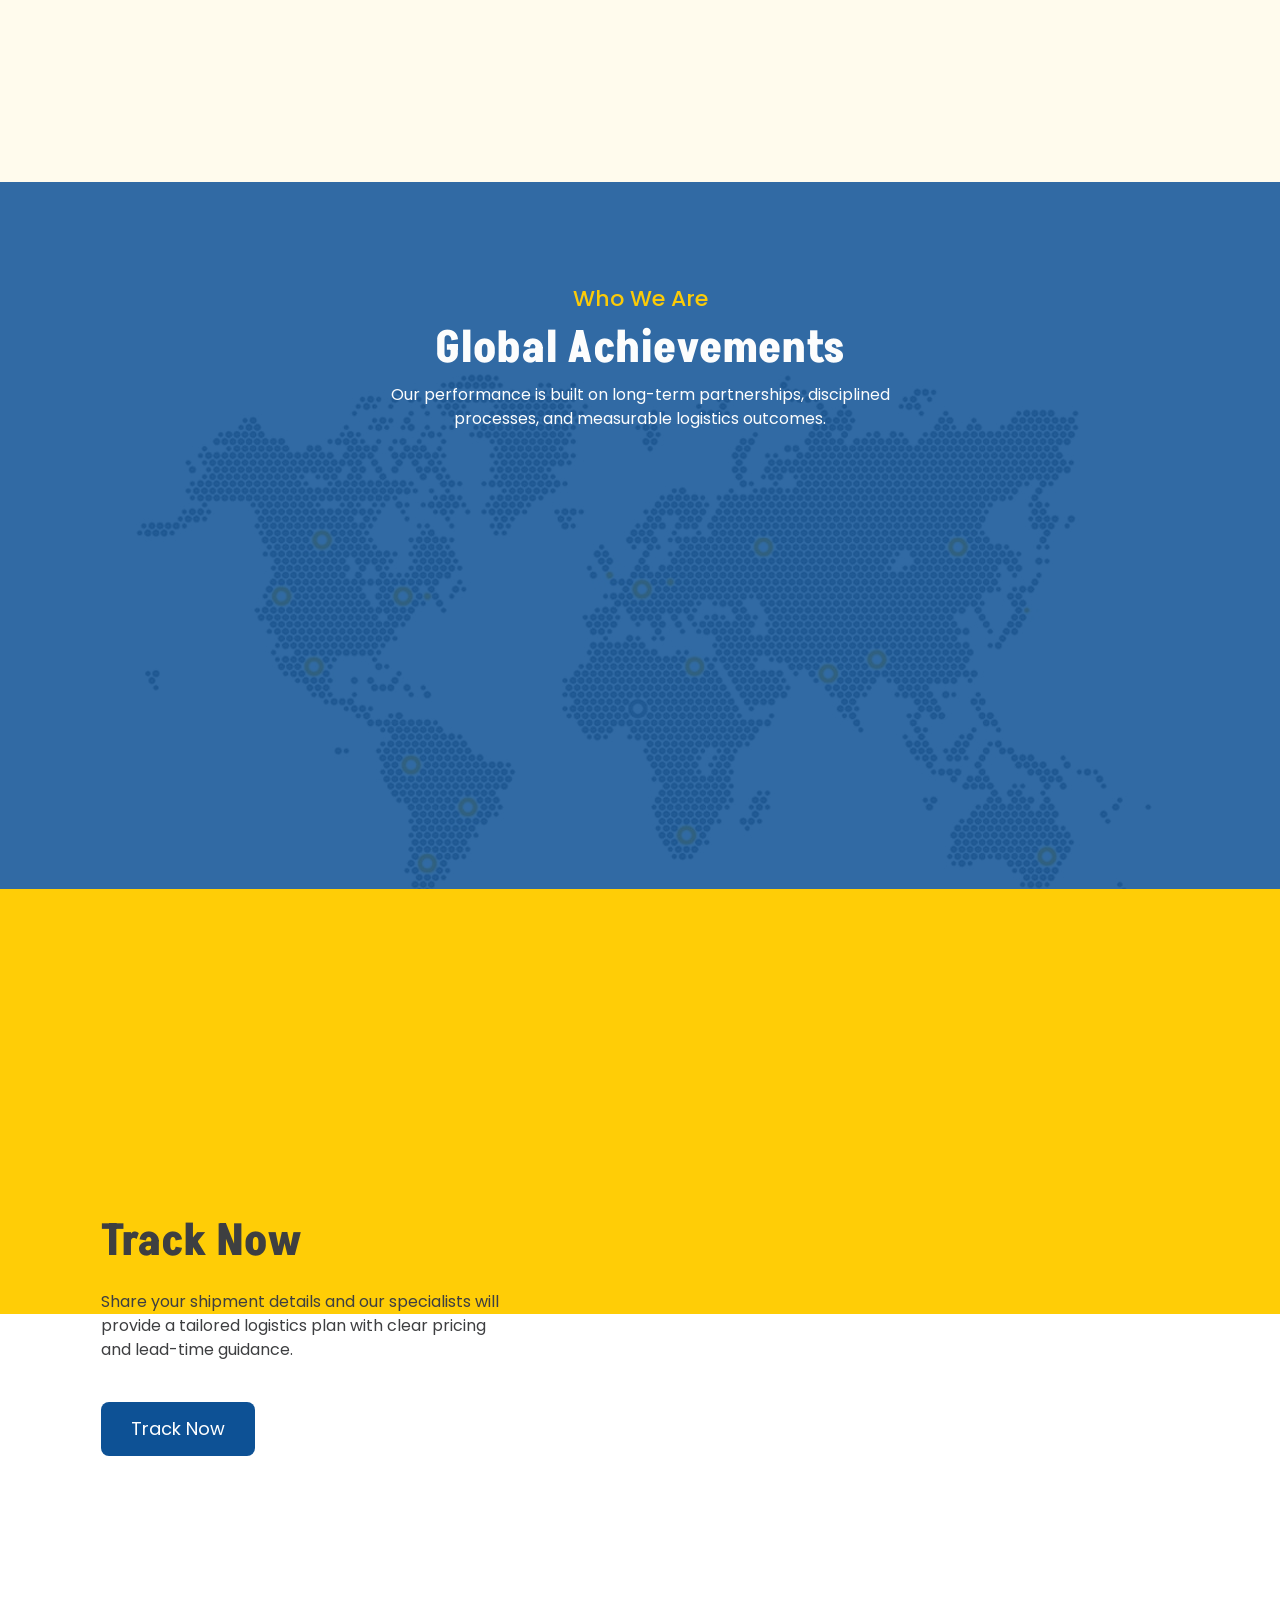
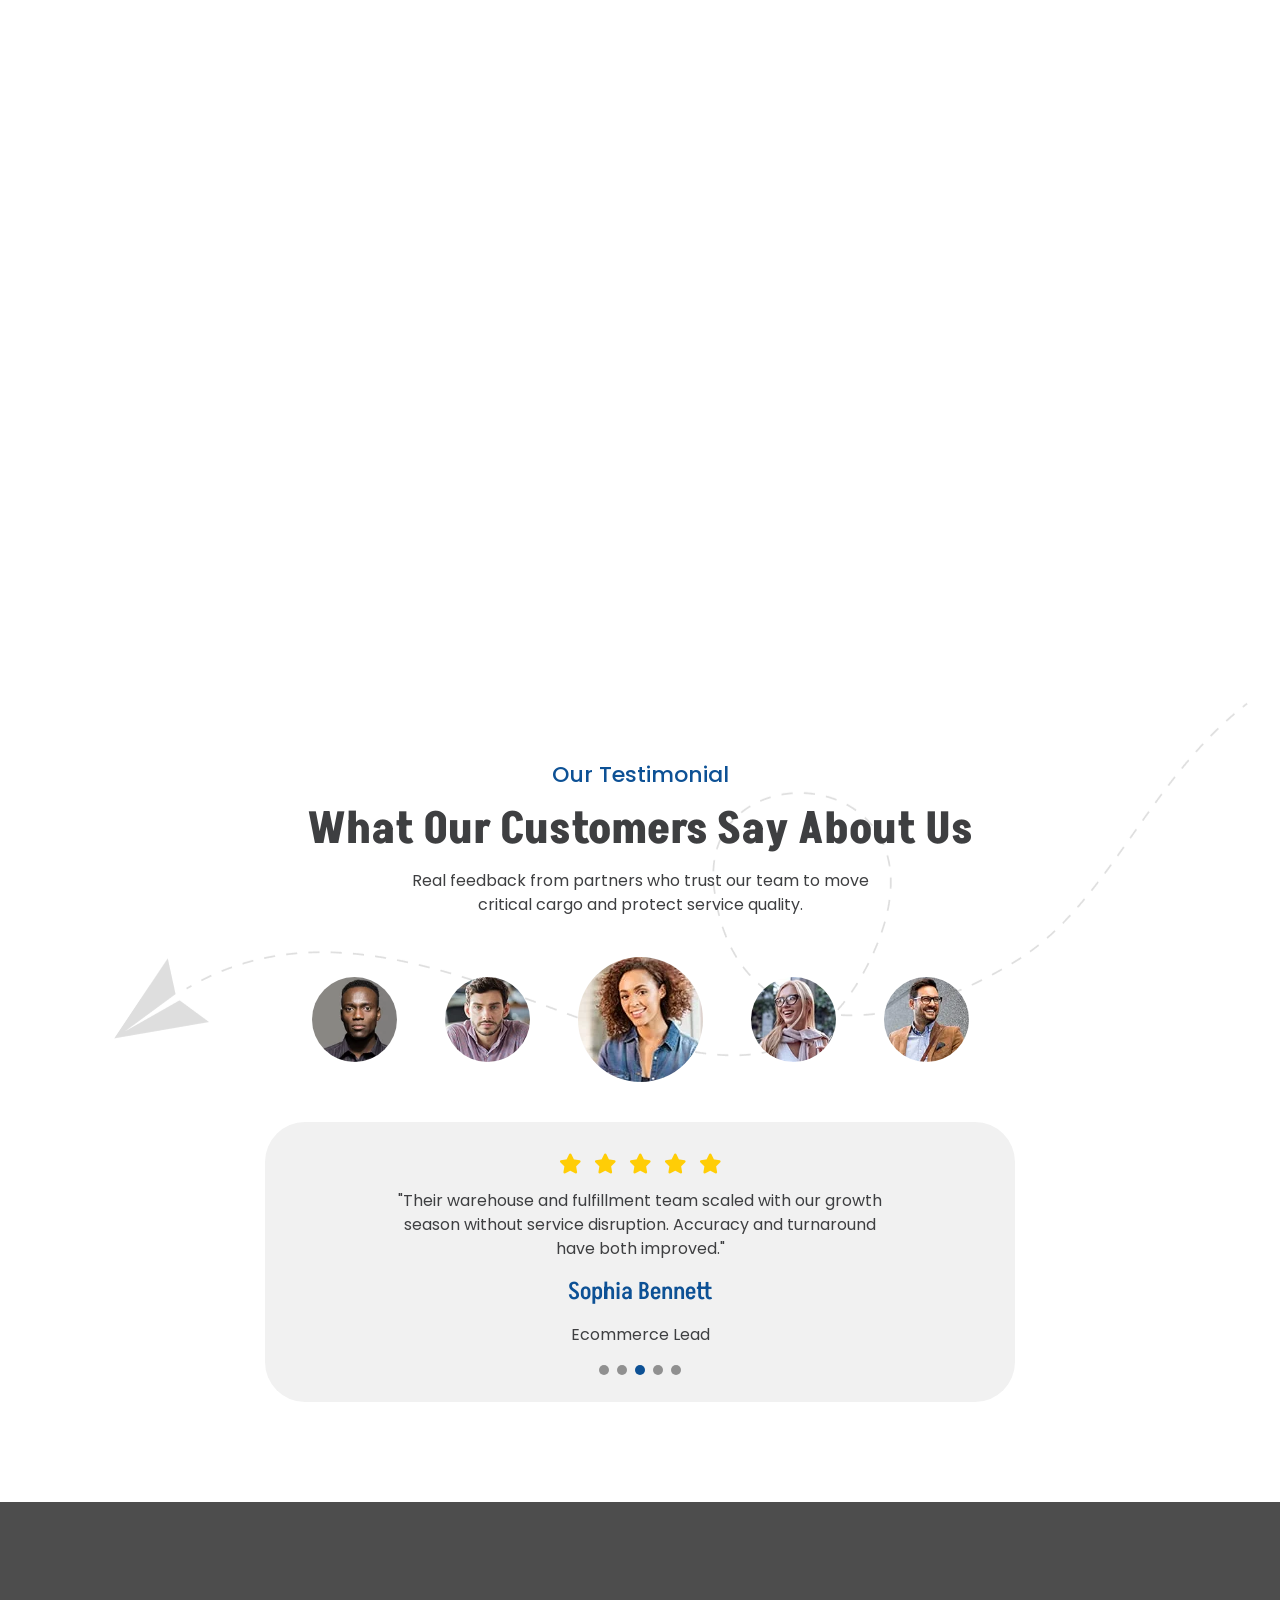
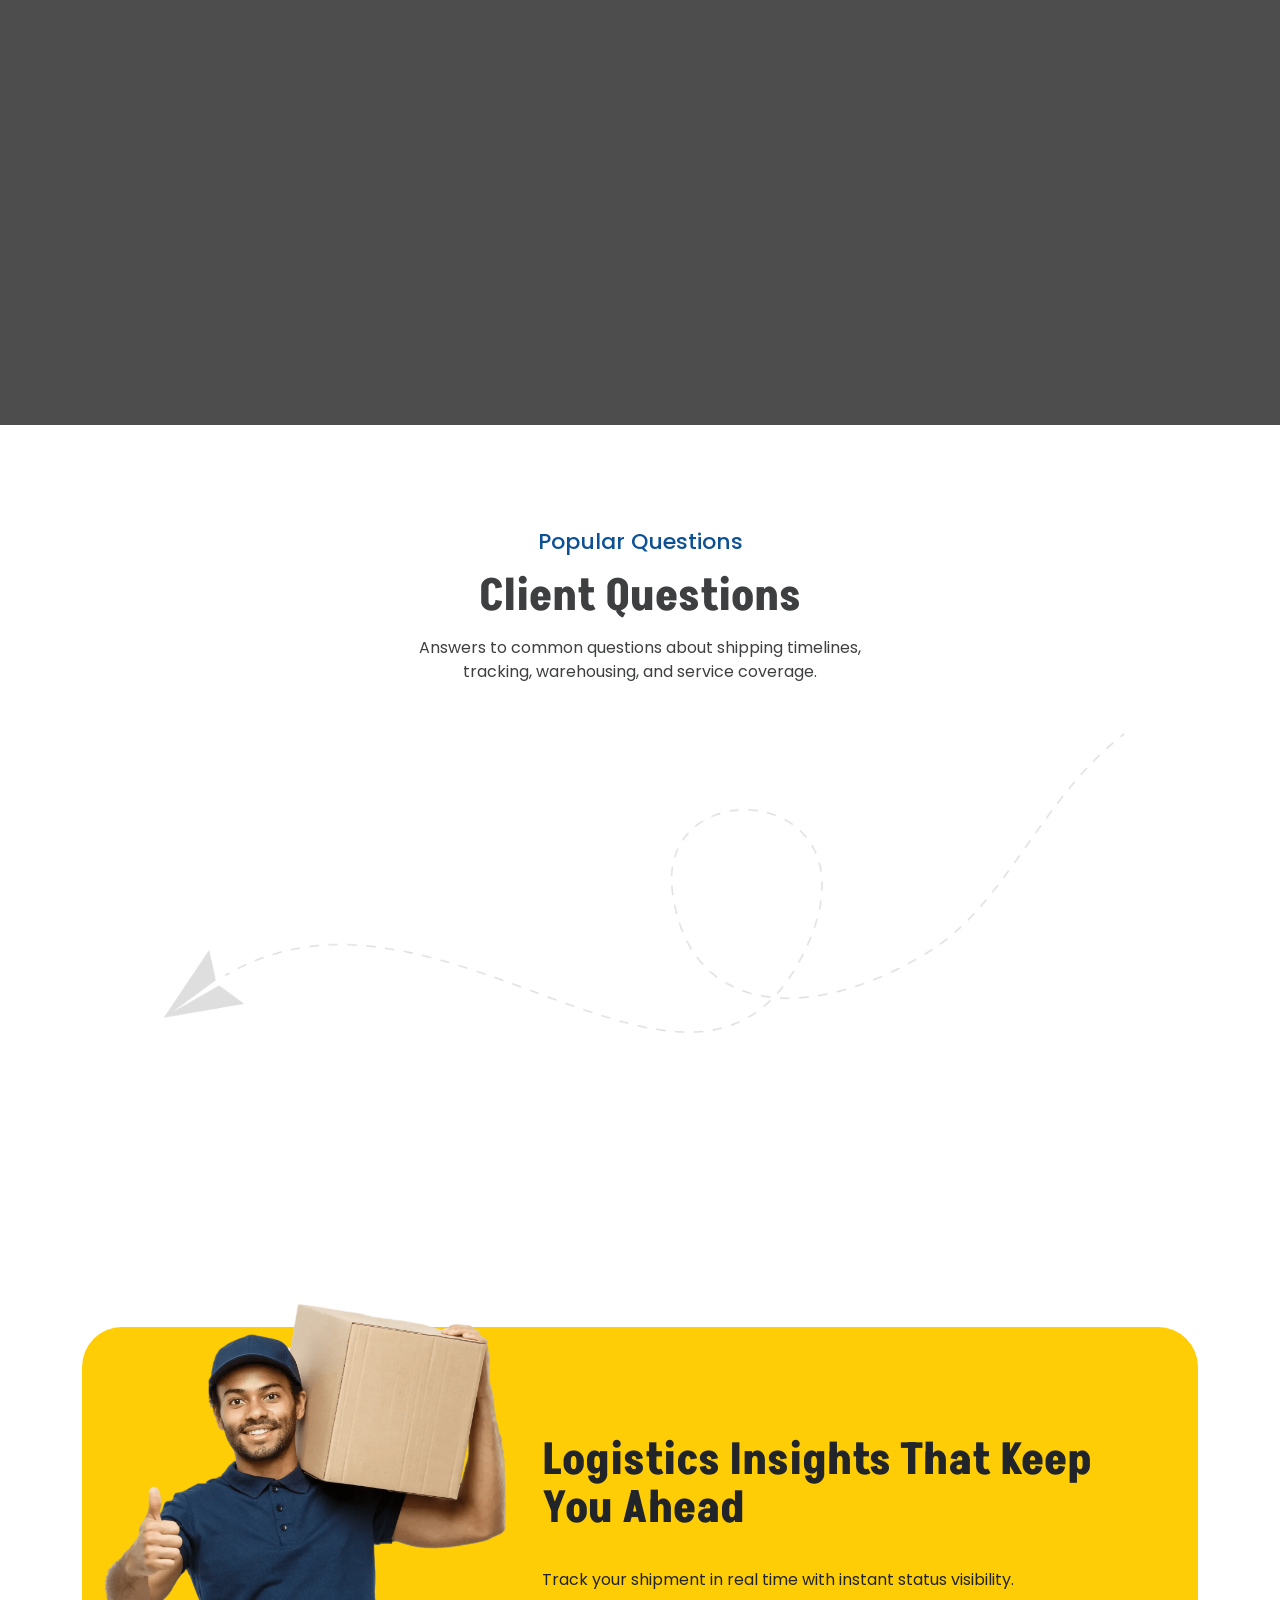
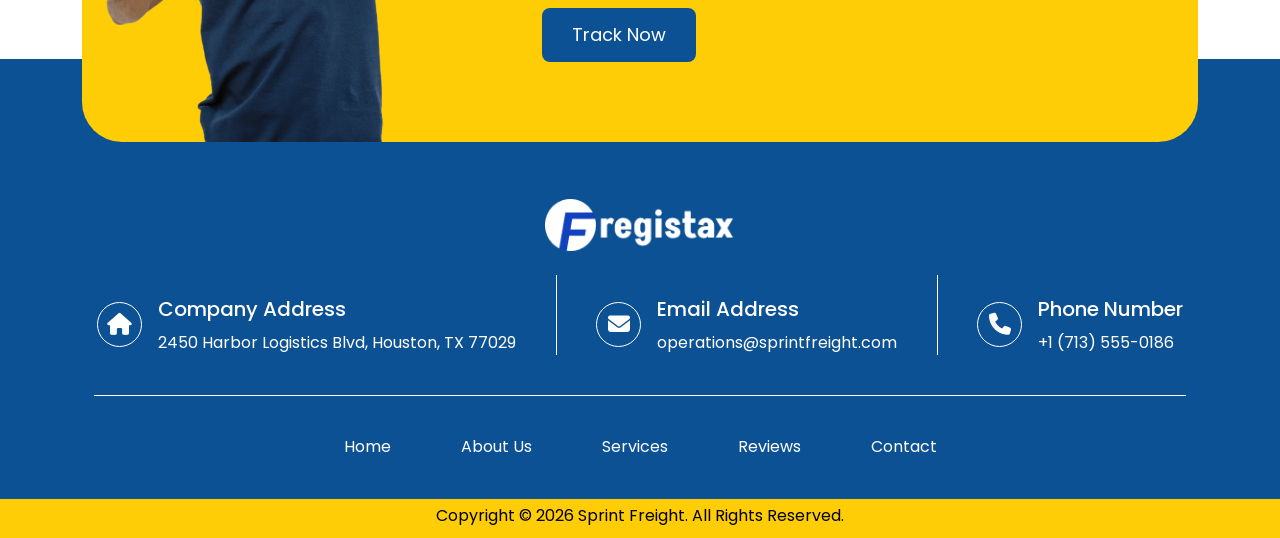
==== commit 97e4252b: "updates" ====
--- a/index.html
+++ b/index.html
@@ -192,49 +192,49 @@
                     <div class="CompaniesSlider">
                         <div>
                             <div class="text-center">
-                                <img src="assets/images/icons/logoipsum1.png" alt="Coca-Cola logo" data-pagespeed-url-hash="2495339901" onload="pagespeed.CriticalImages.checkImageForCriticality(this);">
+                                <img src="assets/images/brands/coca-cola.svg" alt="Coca-Cola logo">
                                 <h6 class="brand-name">Coca-Cola</h6>
                             </div>
                         </div>
                         <div>
                             <div class="text-center">
-                                <img src="assets/images/icons/logoipsum2.png" alt="Amazon logo" data-pagespeed-url-hash="2789839822" onload="pagespeed.CriticalImages.checkImageForCriticality(this);">
+                                <img src="assets/images/brands/amazon.svg" alt="Amazon logo">
                                 <h6 class="brand-name">Amazon</h6>
                             </div>
                         </div>
                         <div>
                             <div class="text-center">
-                                <img src="assets/images/icons/logoipsum3.png" alt="Samsung logo" data-pagespeed-url-hash="3084339743" onload="pagespeed.CriticalImages.checkImageForCriticality(this);">
+                                <img src="assets/images/brands/samsung.svg" alt="Samsung logo">
                                 <h6 class="brand-name">Samsung</h6>
                             </div>
                         </div>
                         <div>
                             <div class="text-center">
-                                <img src="assets/images/icons/logoipsum4.png" alt="PepsiCo logo" data-pagespeed-url-hash="3378839664" onload="pagespeed.CriticalImages.checkImageForCriticality(this);">
+                                <img src="assets/images/brands/pepsico.svg" alt="PepsiCo logo">
                                 <h6 class="brand-name">PepsiCo</h6>
                             </div>
                         </div>
                         <div>
                             <div class="text-center">
-                                <img src="assets/images/icons/logoipsum5.png" alt="Unilever logo" data-pagespeed-url-hash="3673339585" onload="pagespeed.CriticalImages.checkImageForCriticality(this);">
+                                <img src="assets/images/brands/unilever.svg" alt="Unilever logo">
                                 <h6 class="brand-name">Unilever</h6>
                             </div>
                         </div>
                         <div>
                             <div class="text-center">
-                                <img src="assets/images/icons/logoipsum1.png" alt="Nestle logo" data-pagespeed-url-hash="2495339901" onload="pagespeed.CriticalImages.checkImageForCriticality(this);">
+                                <img src="assets/images/brands/nestle.svg" alt="Nestle logo">
                                 <h6 class="brand-name">Nestle</h6>
                             </div>
                         </div>
                         <div>
                             <div class="text-center">
-                                <img src="assets/images/icons/logoipsum2.png" alt="DHL logo" data-pagespeed-url-hash="2789839822" onload="pagespeed.CriticalImages.checkImageForCriticality(this);">
+                                <img src="assets/images/brands/dhl.svg" alt="DHL logo">
                                 <h6 class="brand-name">DHL</h6>
                             </div>
                         </div>
                         <div>
                             <div class="text-center">
-                                <img src="assets/images/icons/logoipsum3.png" alt="Walmart logo" data-pagespeed-url-hash="3084339743" onload="pagespeed.CriticalImages.checkImageForCriticality(this);">
+                                <img src="assets/images/brands/walmart.svg" alt="Walmart logo">
                                 <h6 class="brand-name">Walmart</h6>
                             </div>
                         </div>
@@ -688,7 +688,7 @@
                         </div>
                         <div class="col-lg-8 col-md-7">
                             <div class="content">
-                                <h3>Subscribe To Our Newsletter</h3>
+                                <!-- <h3>Subscribe To Our Newsletter</h3> -->
                                 <h2>Logistics Insights That Keep You Ahead</h2>
                                 <div class="d-flex align-items-center gap-3 flex-wrap">
                                     <p class="m-0">Track your shipment in real time with instant status visibility.</p>
@@ -711,12 +711,12 @@
                             <div>
                                 <figure><a href="#home"><img src="assets/images/logo2.png" alt="logo" data-pagespeed-url-hash="11429813" onload="pagespeed.CriticalImages.checkImageForCriticality(this);"></a></figure>
                             </div>
-                            <div class="social d-flex">
+                            <!-- <div class="social d-flex">
                                 <a href="#"><i class="fa-brands fa-facebook"></i></a>
                                 <a href="#"><i class="fa-brands fa-instagram"></i></a>
                                 <a href="#"><i class="fa-brands fa-twitter"></i></a>
                                 <a href="#"><i class="fa-brands fa-linkedin"></i></a>
-                            </div>
+                            </div> -->
                         </div>
                         <div class="d-flex gap-lg-5 gap-md-4 gap-4 align-items-end flex-wrap">
                             <div>
--- a/assets/css/style.css
+++ b/assets/css/style.css
@@ -720,8 +720,8 @@
 }
 
 .About-us .CompaniesSlider img {
-    width: 160px;
-    opacity: 0.5;
+    width: 170px;
+    opacity: 1;
     margin: 0px auto;
 }
 
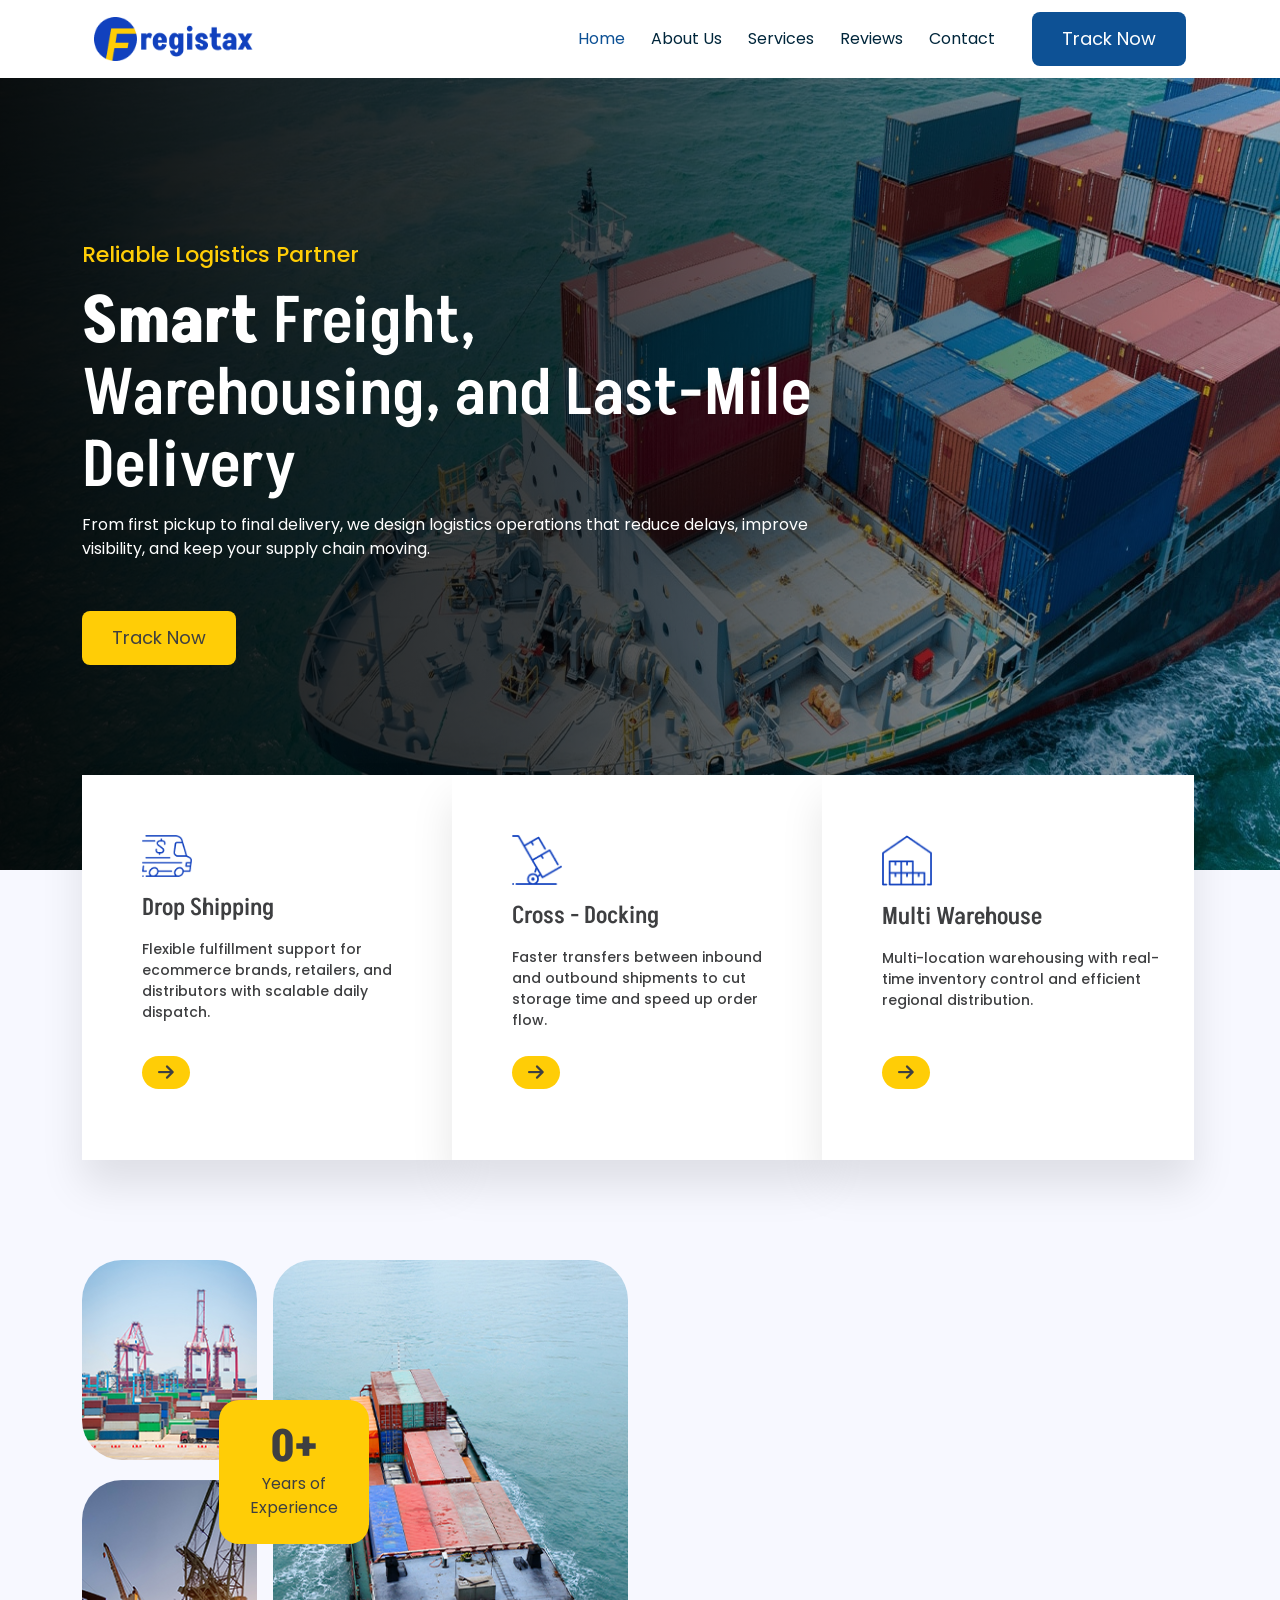
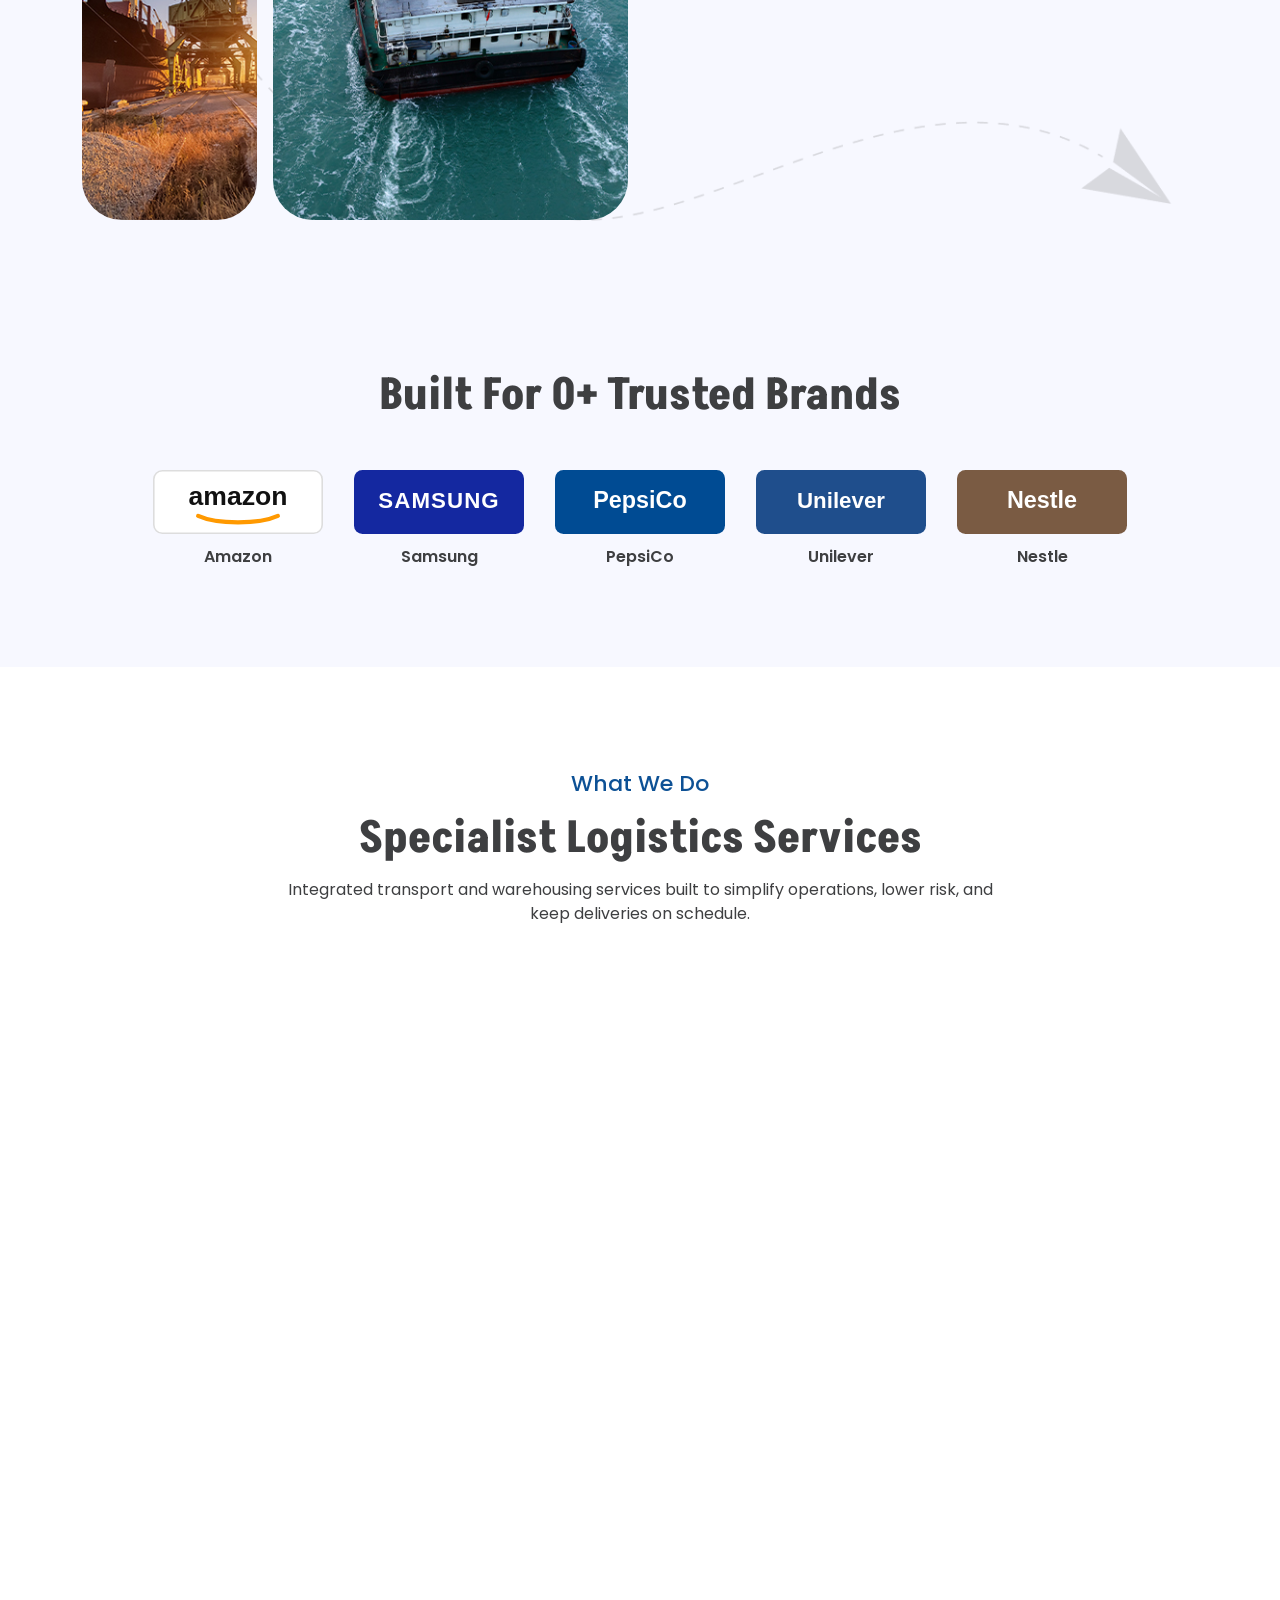
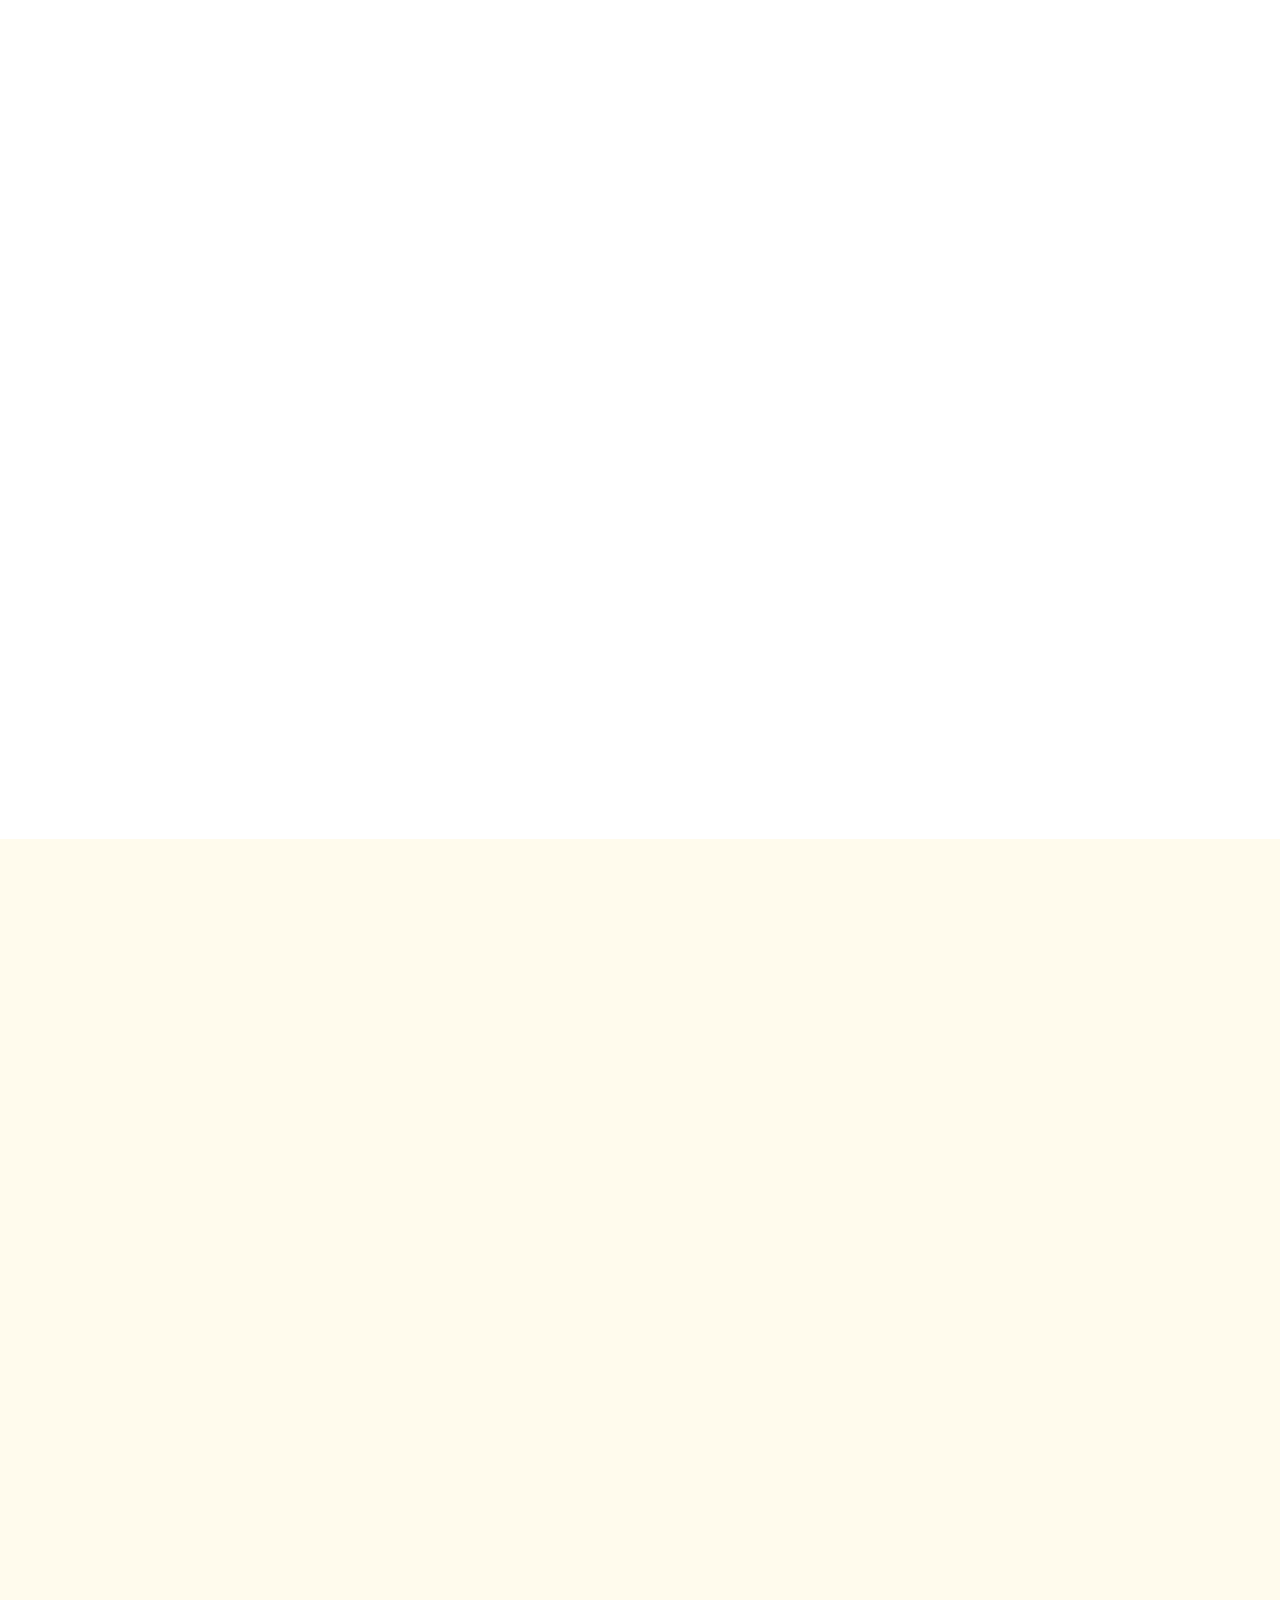
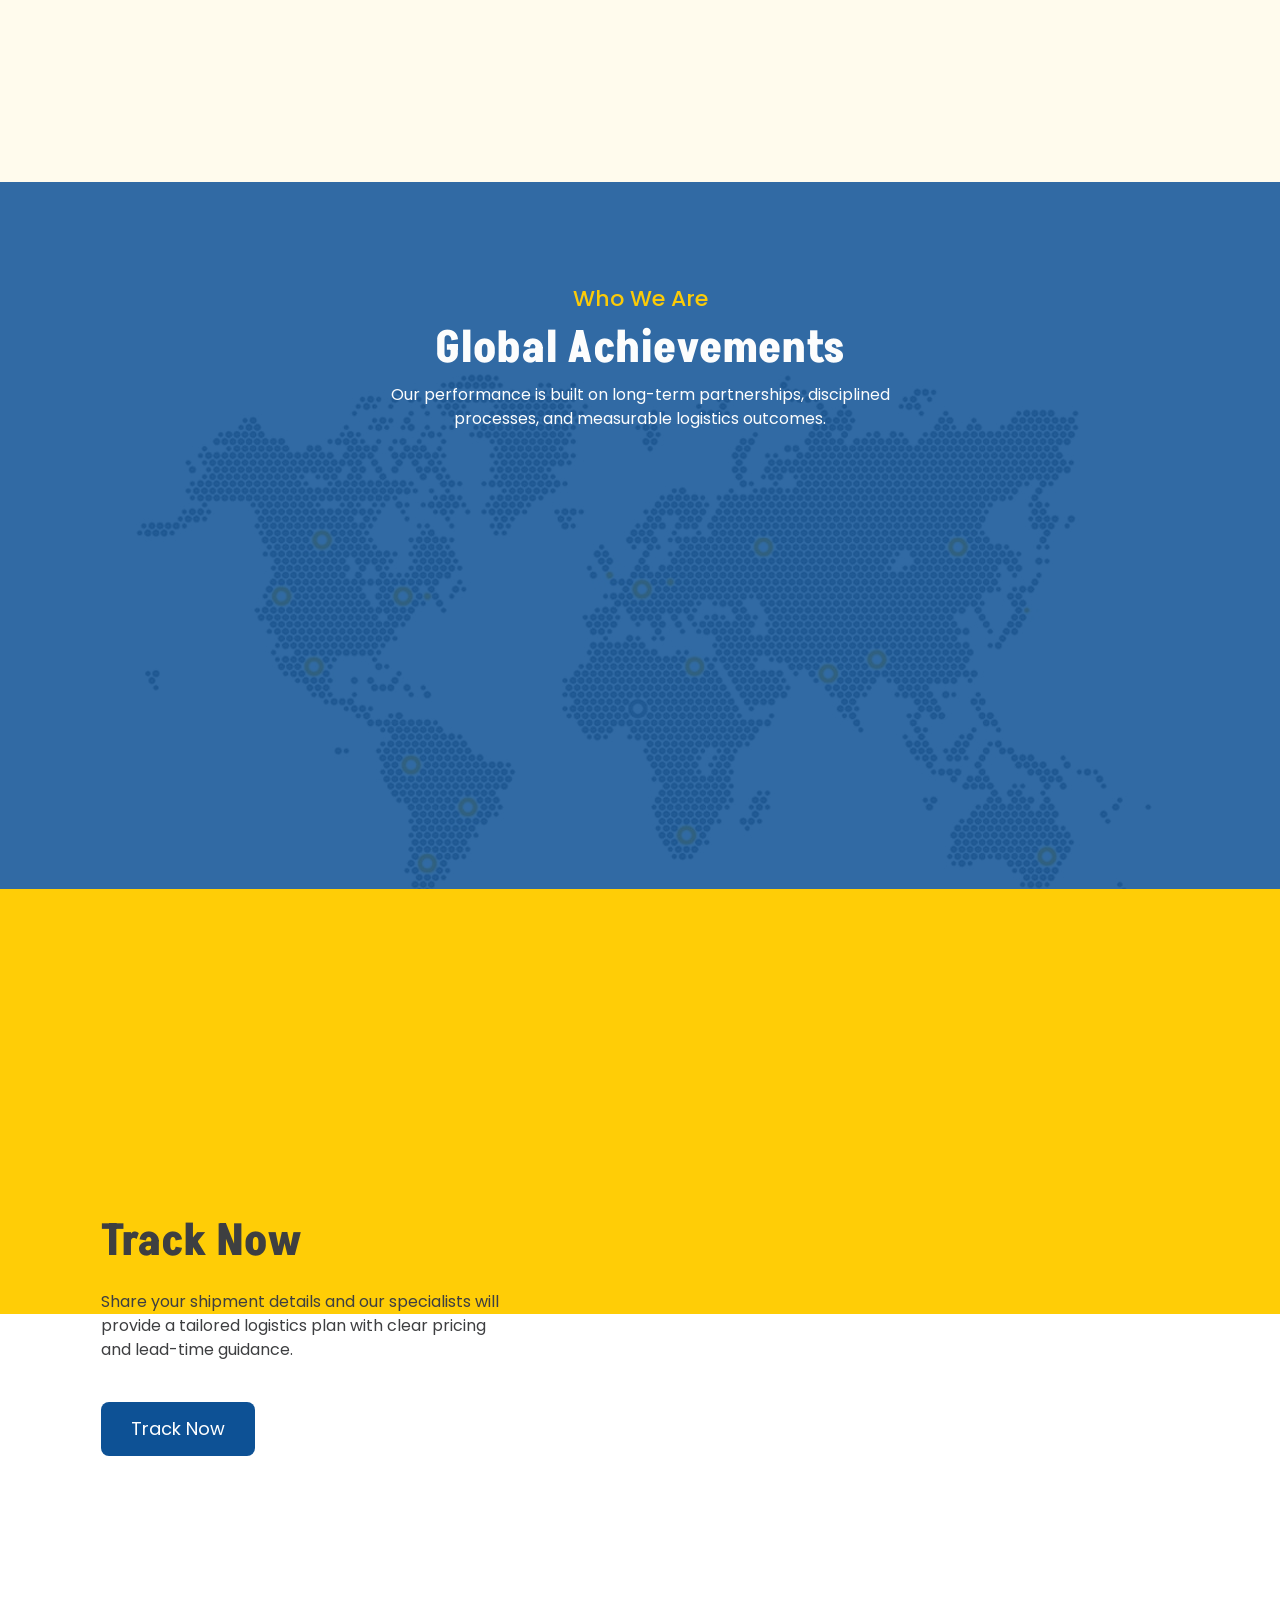
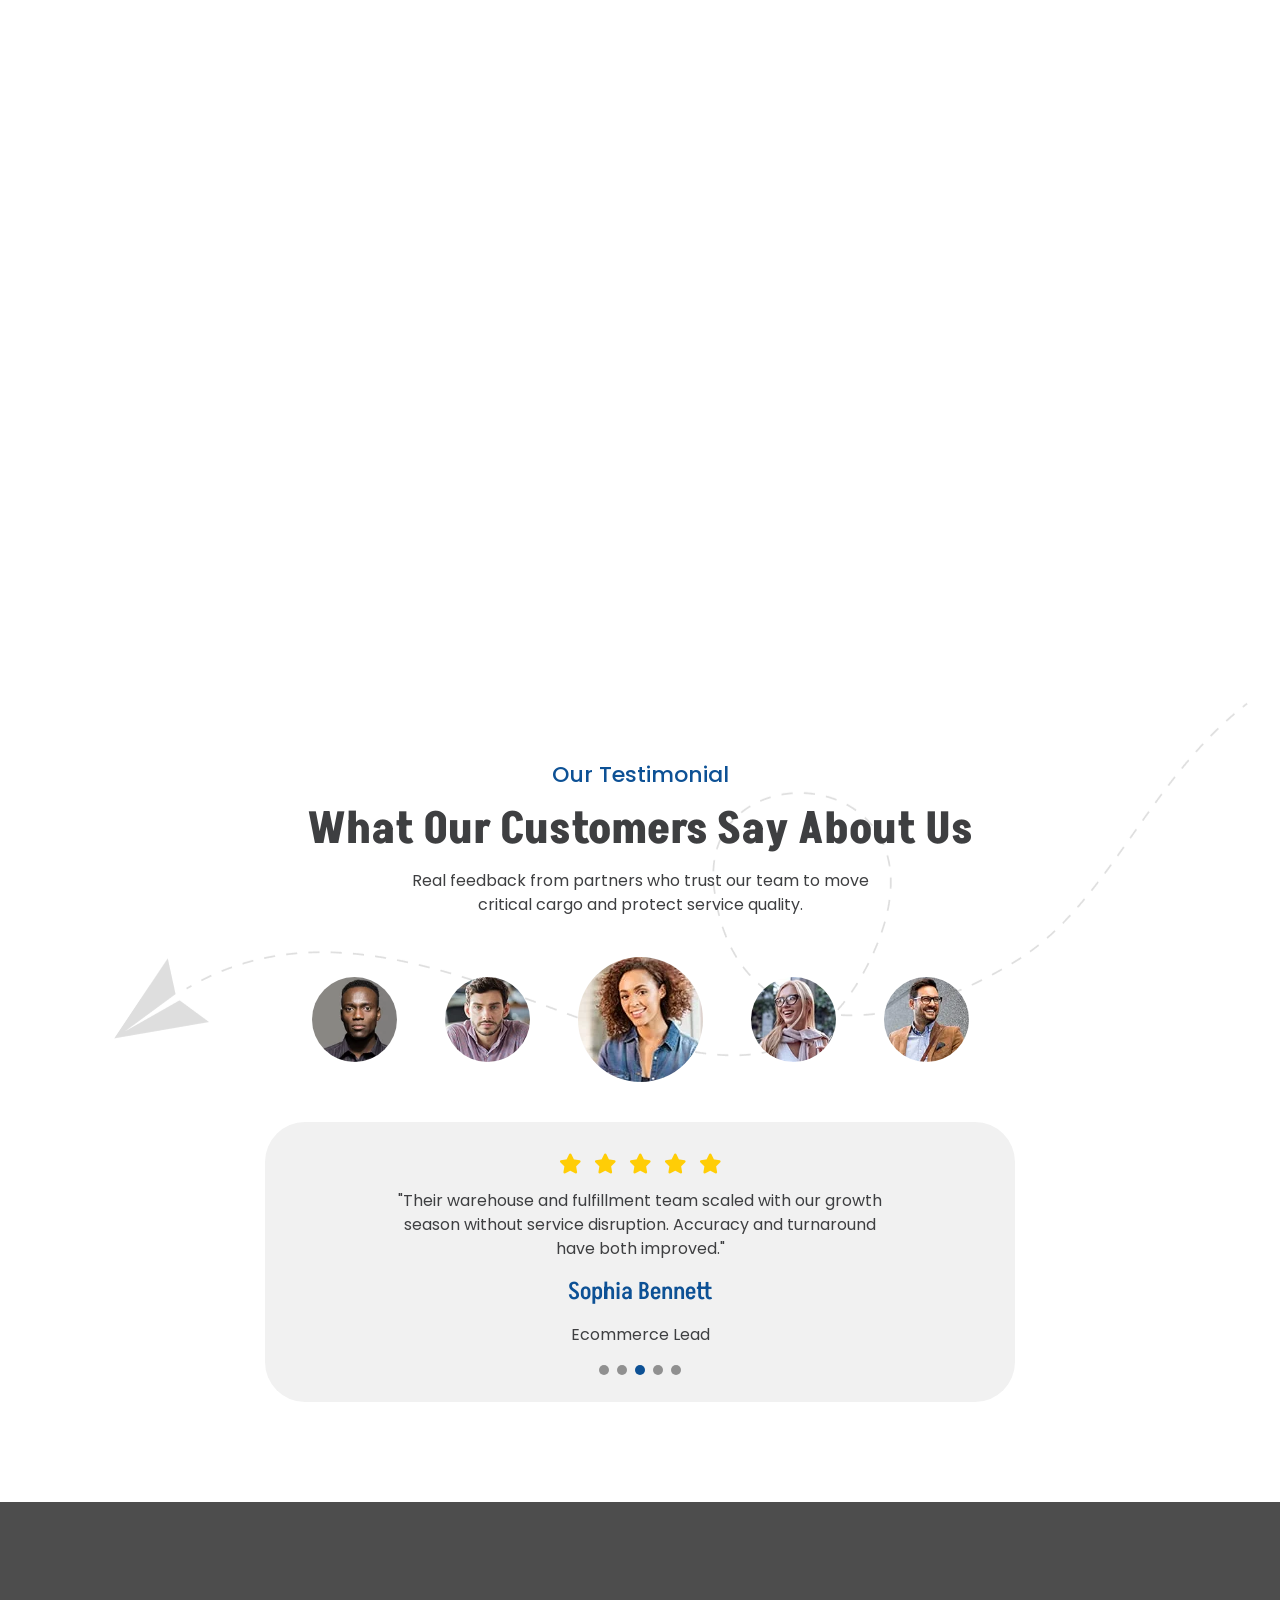
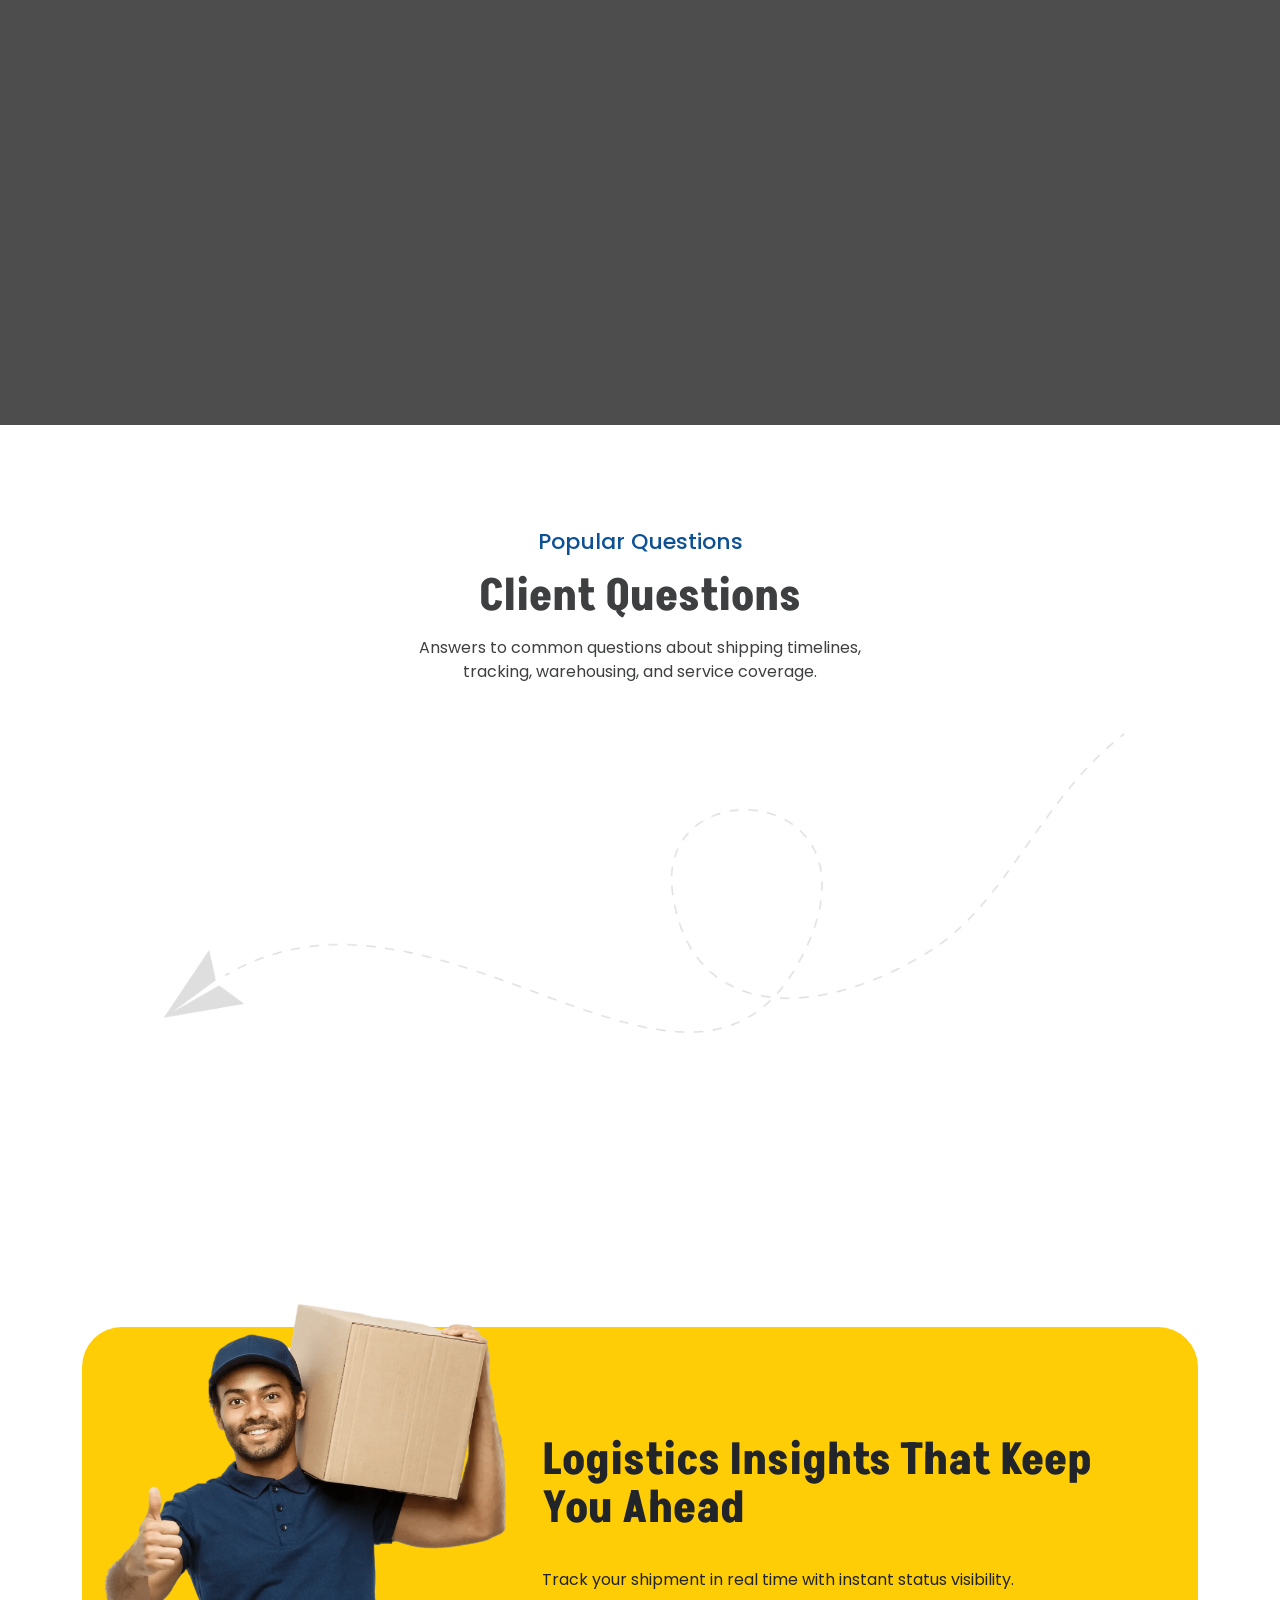
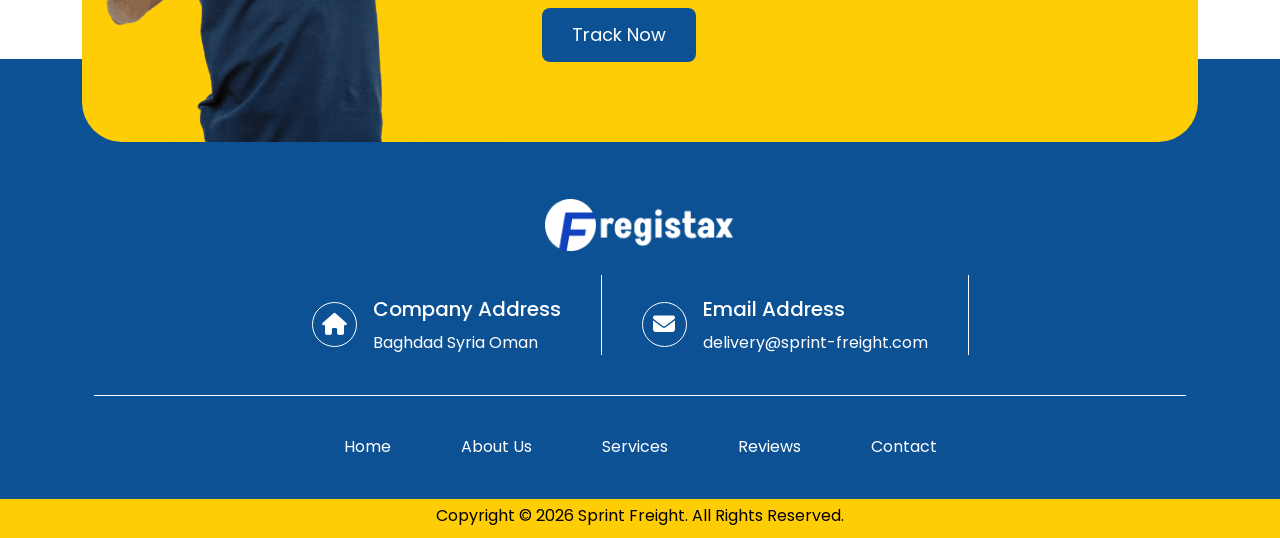
==== commit d2f9df89: "done" ====
--- a/index.html
+++ b/index.html
@@ -725,7 +725,7 @@
                                         <div><i class="fa-solid fa-house"></i></div>
                                         <div>
                                             <h4>Company Address</h4>
-                                            <p>2450 Harbor Logistics Blvd, Houston, TX 77029</p>
+                                            <p>Baghdad Syria Oman</p>
                                         </div>
                                     </div>
                                 </a>
@@ -737,13 +737,13 @@
                                         <div><i class="fa-solid fa-envelope"></i></div>
                                         <div>
                                             <h4>Email Address</h4>
-                                            <p>operations@sprintfreight.com</p>
+                                            <p>delivery@sprint-freight.com</p>
                                         </div>
                                     </div>
                                 </a>
                             </div>
                             <hr>
-                            <div>
+                            <!-- <div>
                                 <a href="#">
                                     <div class="d-flex gap-md-3 gap-2 align-items-center">
                                         <div><i class="fa-solid fa-phone"></i></div>
@@ -753,7 +753,7 @@
                                         </div>
                                     </div>
                                 </a>
-                            </div>
+                            </div> -->
                         </div>
                     </div>
                     <hr>
